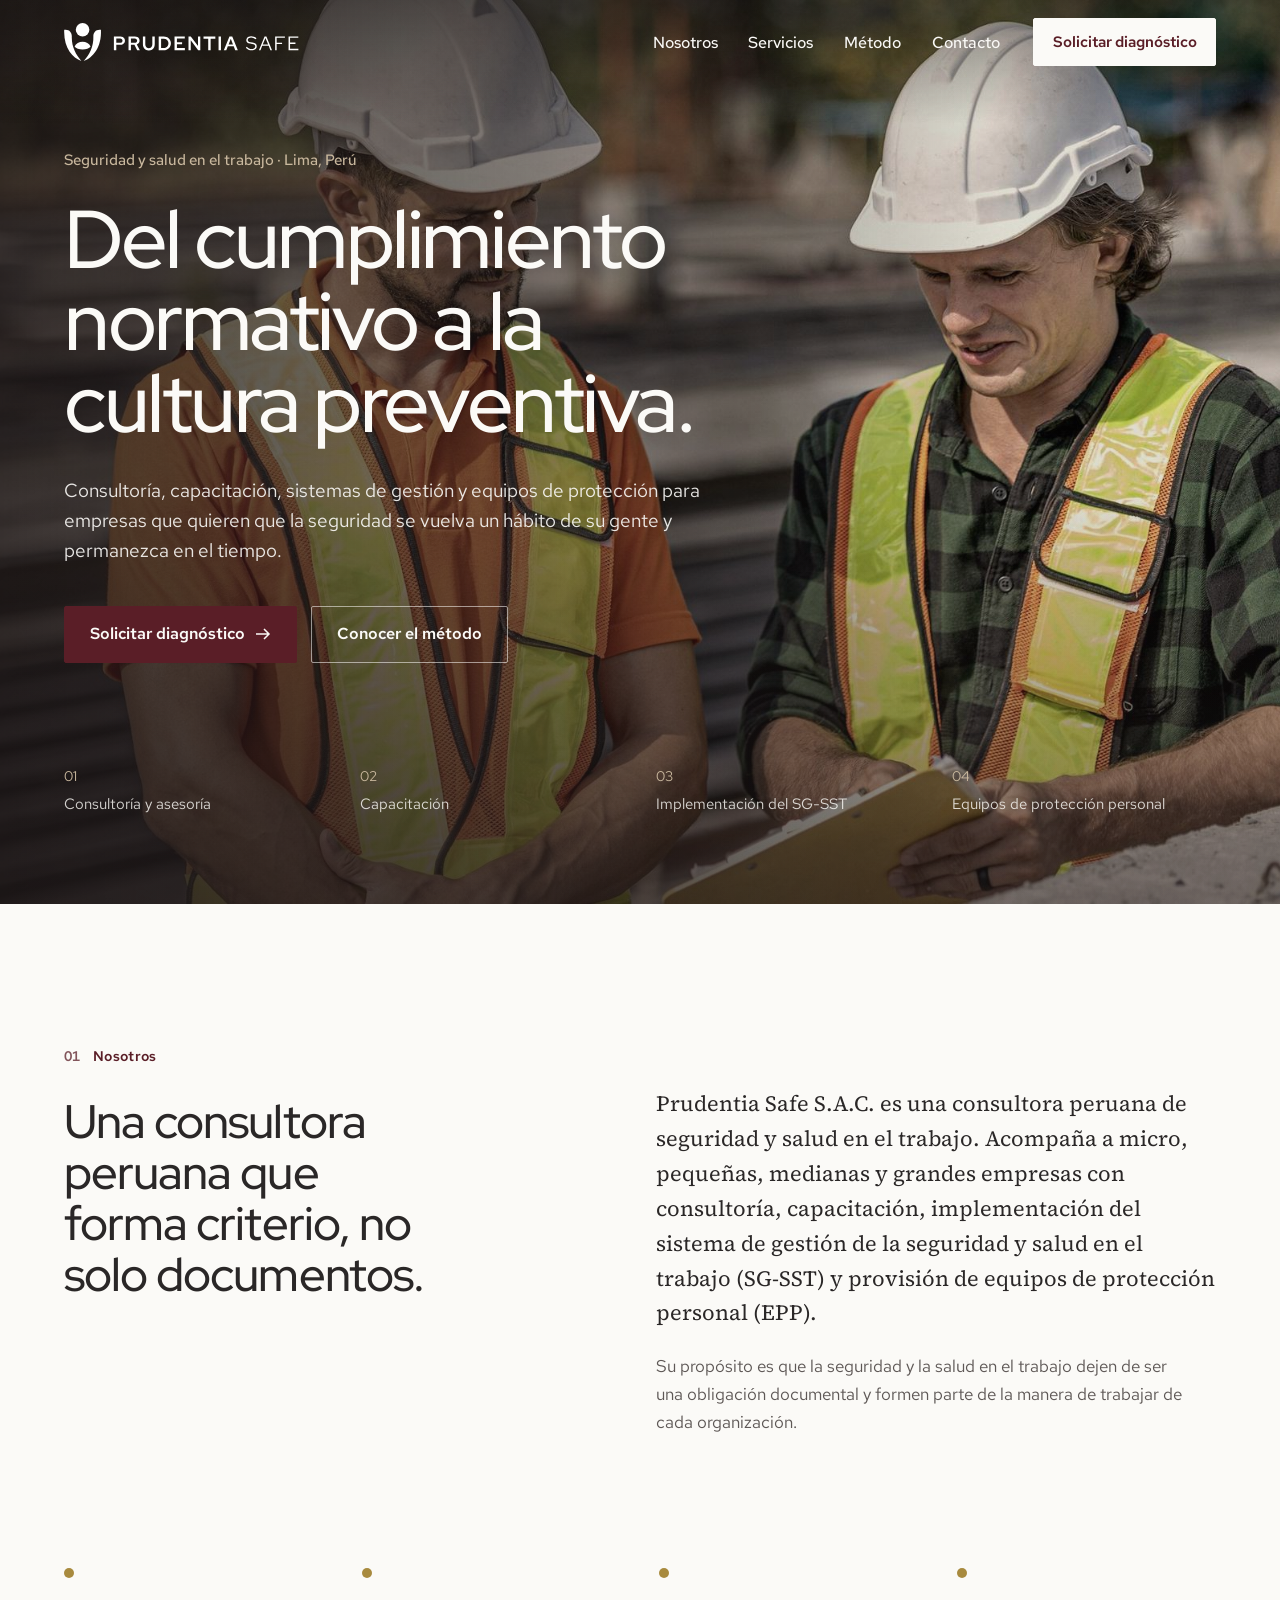
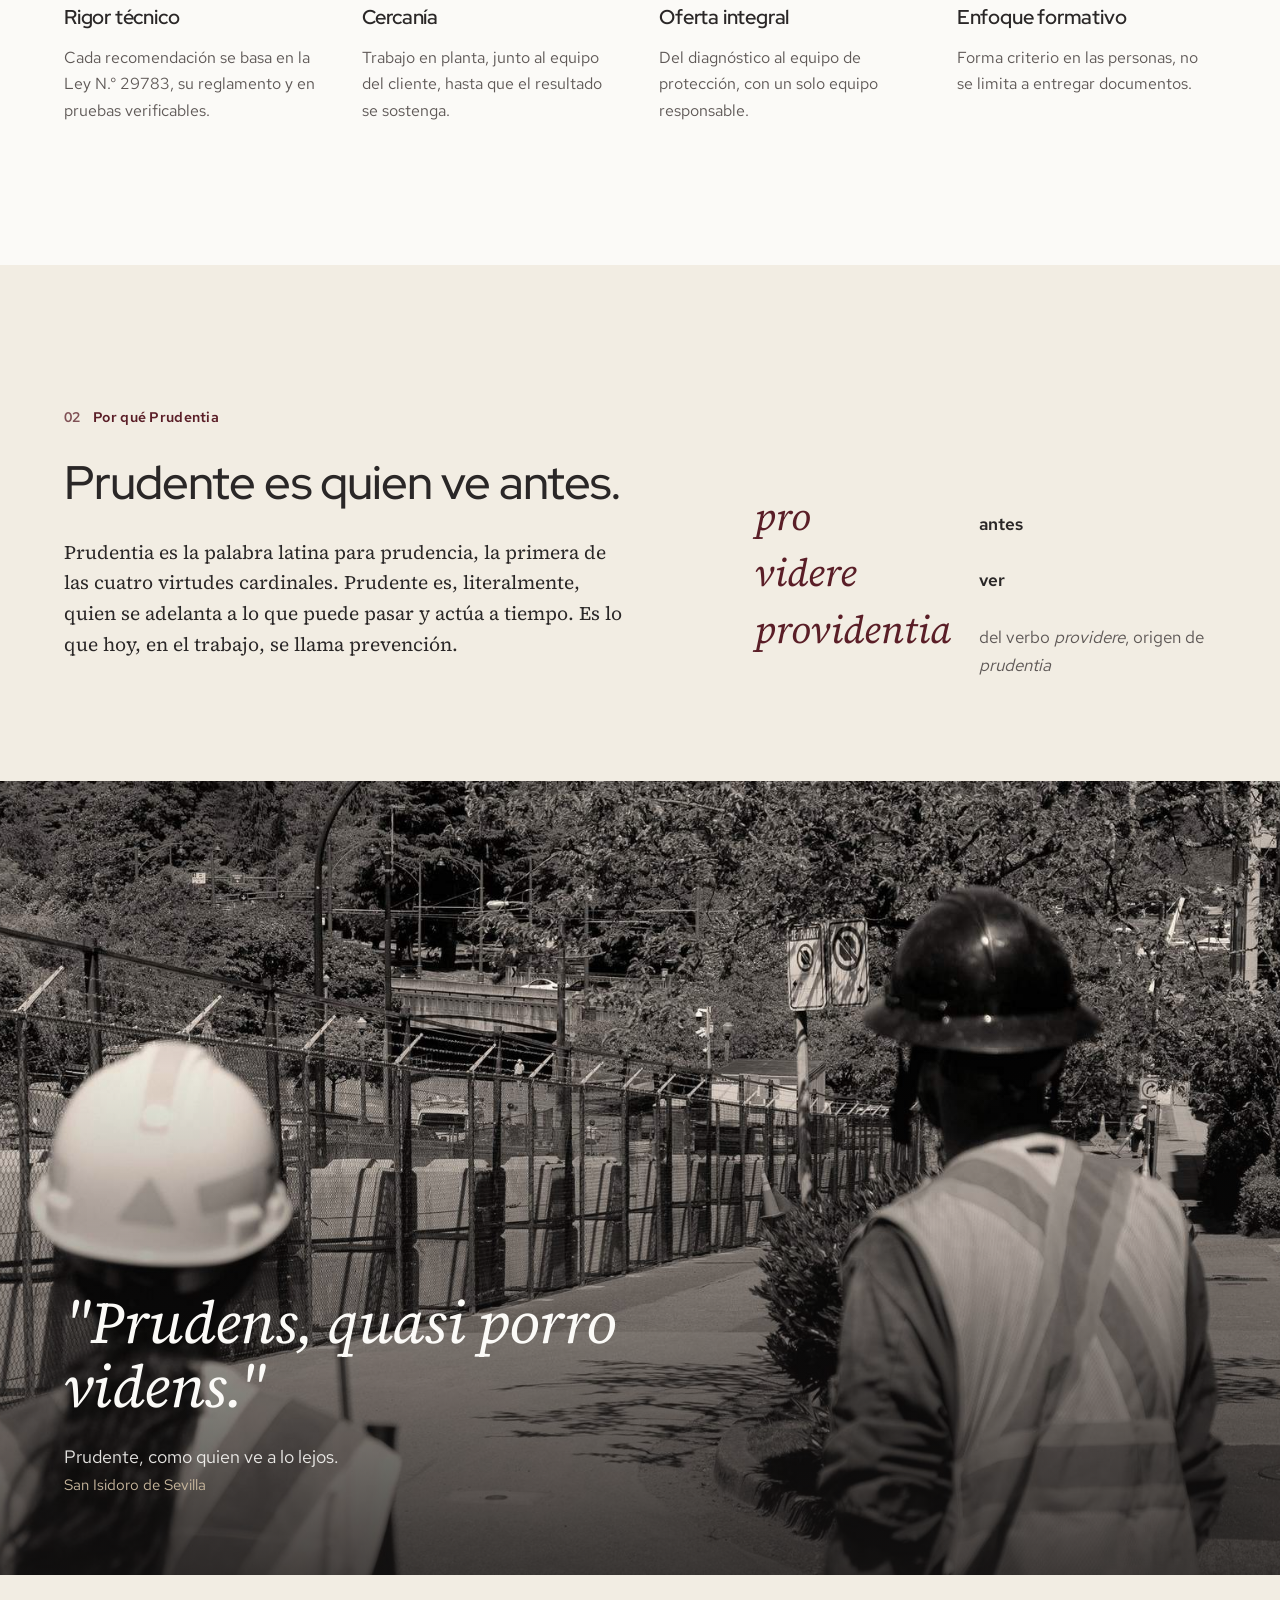
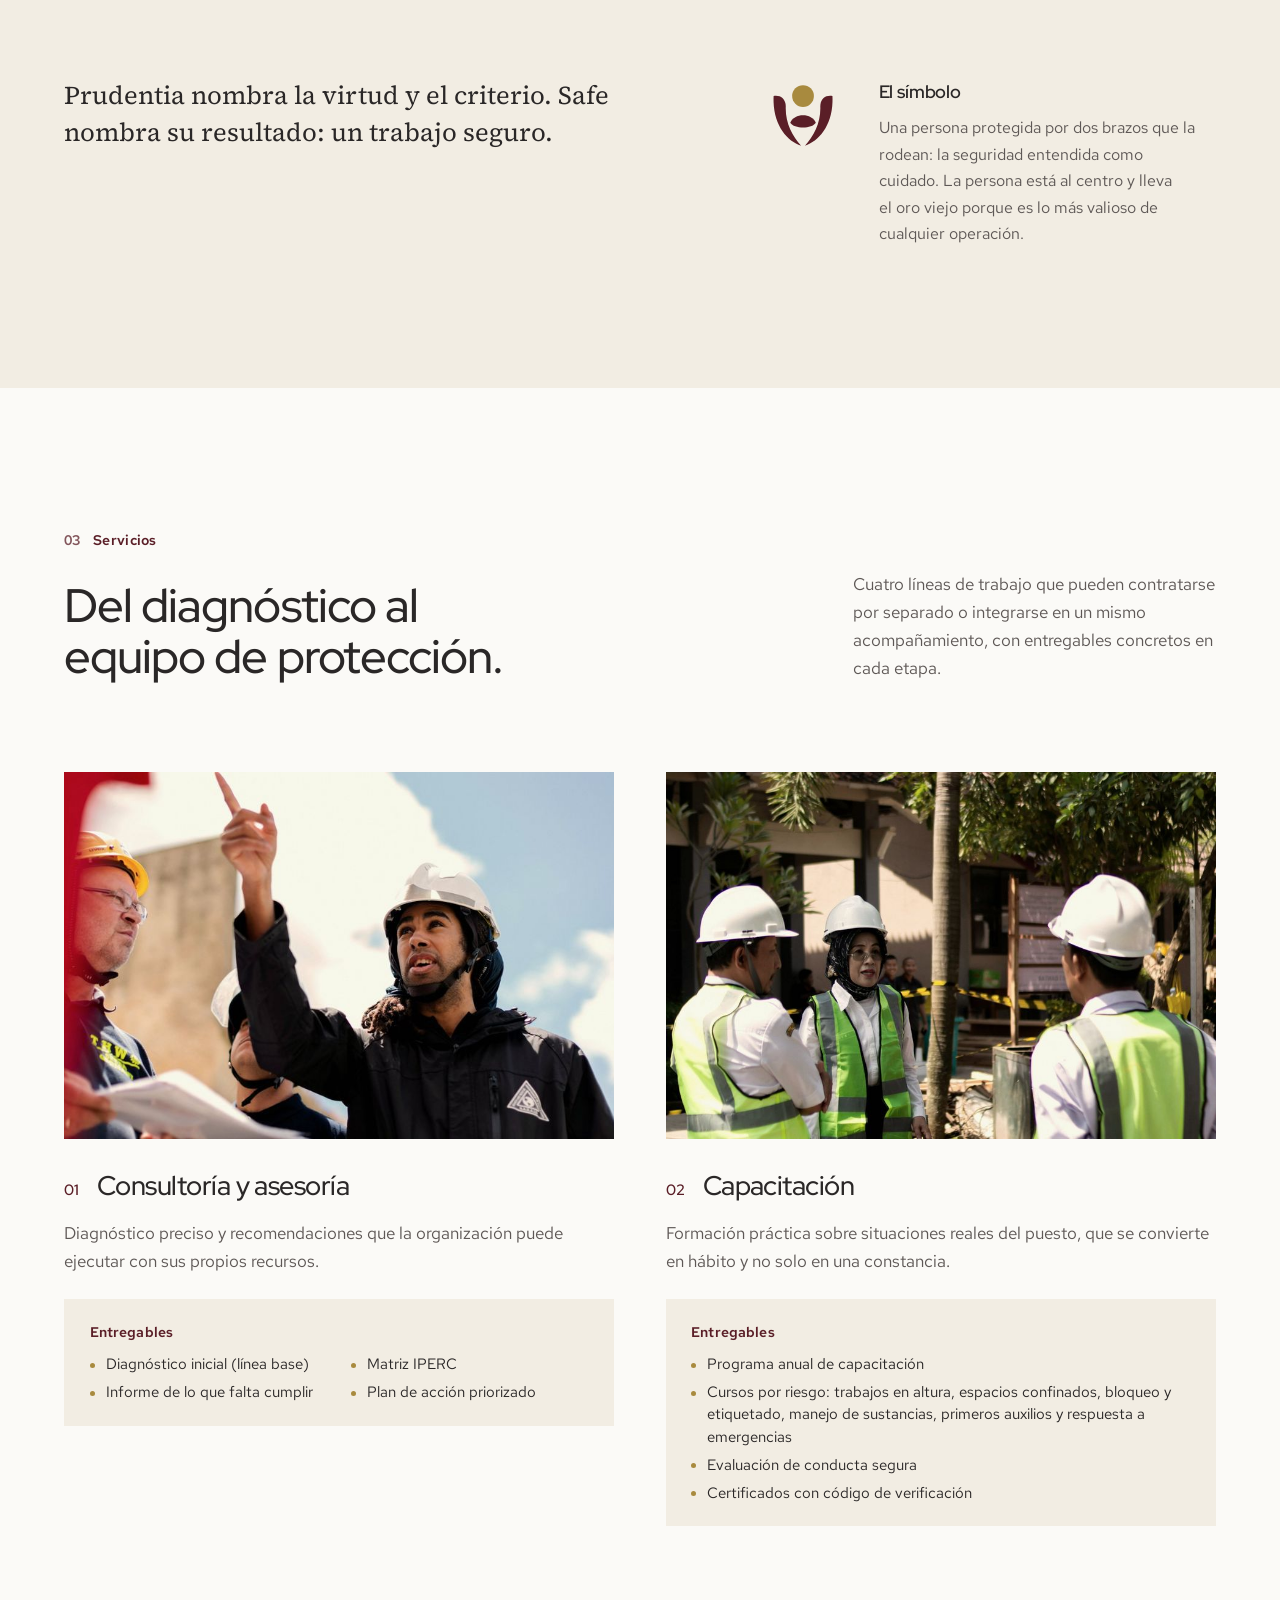
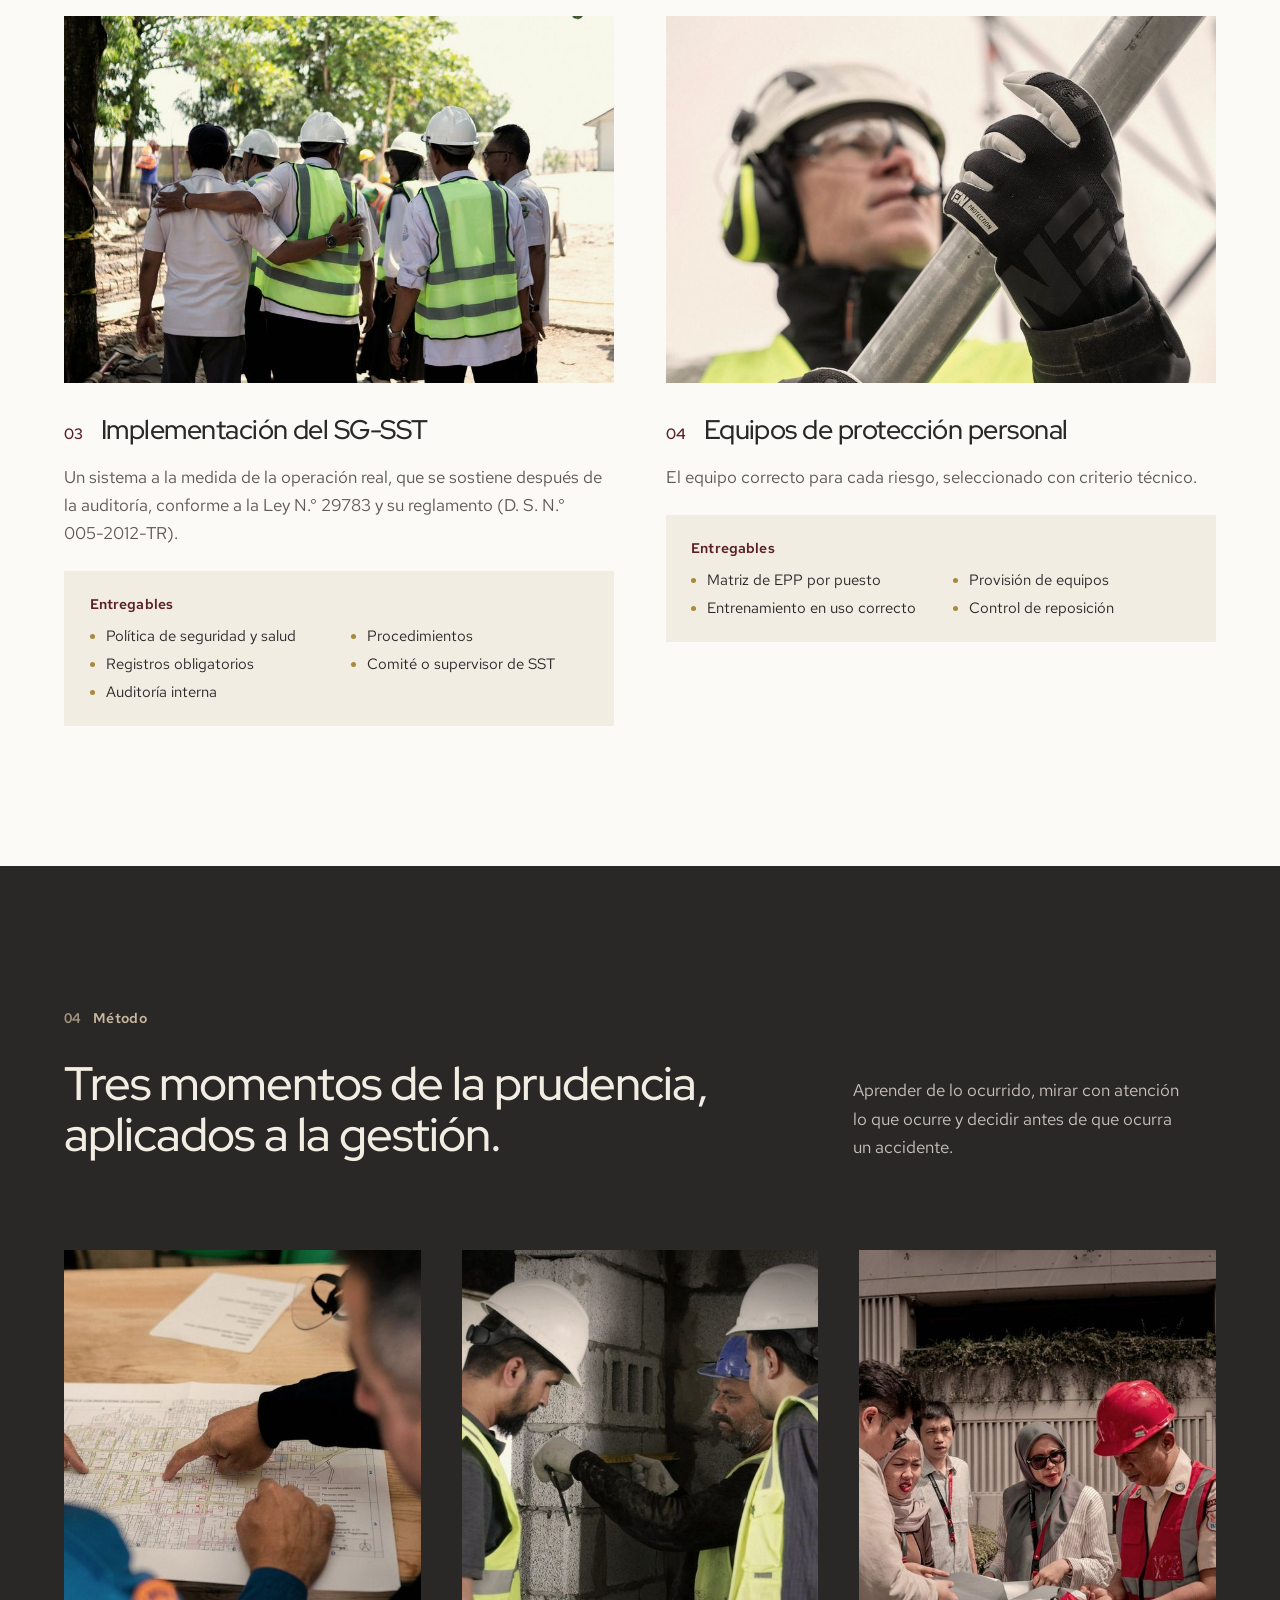
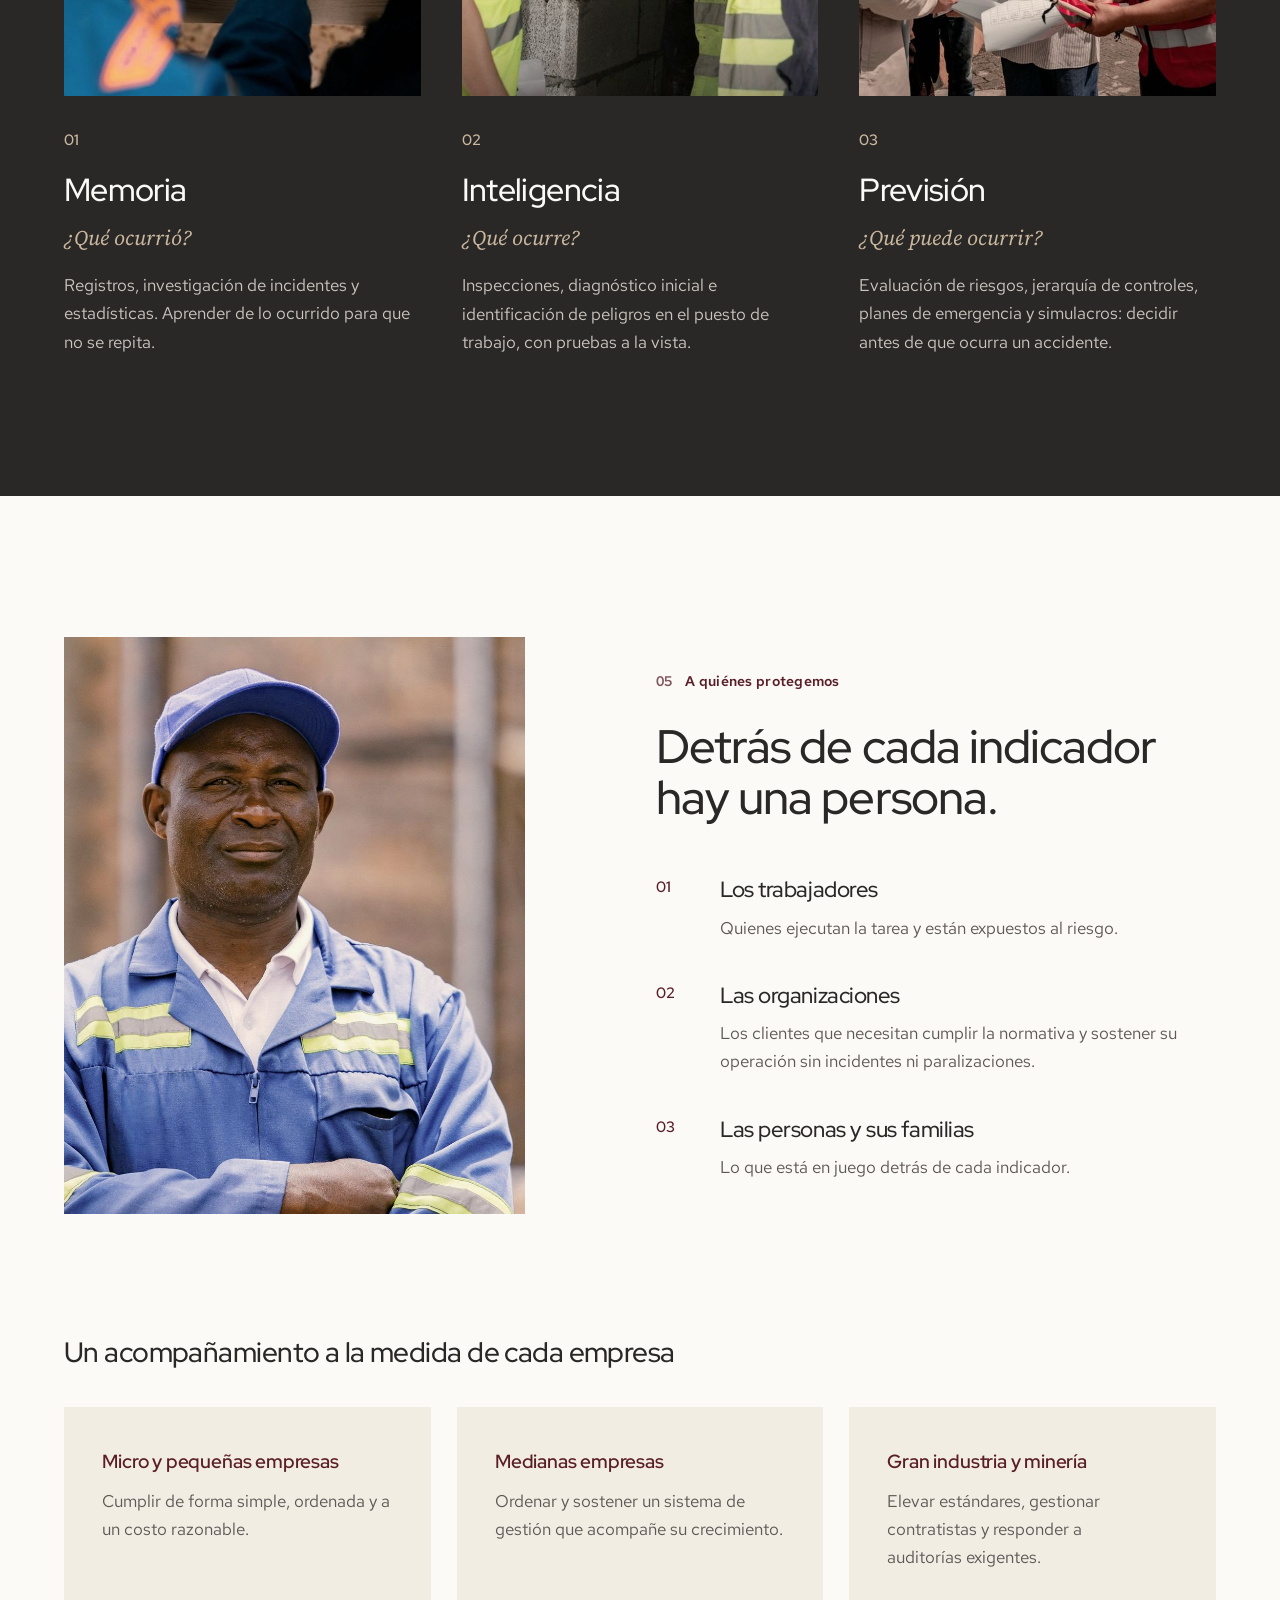
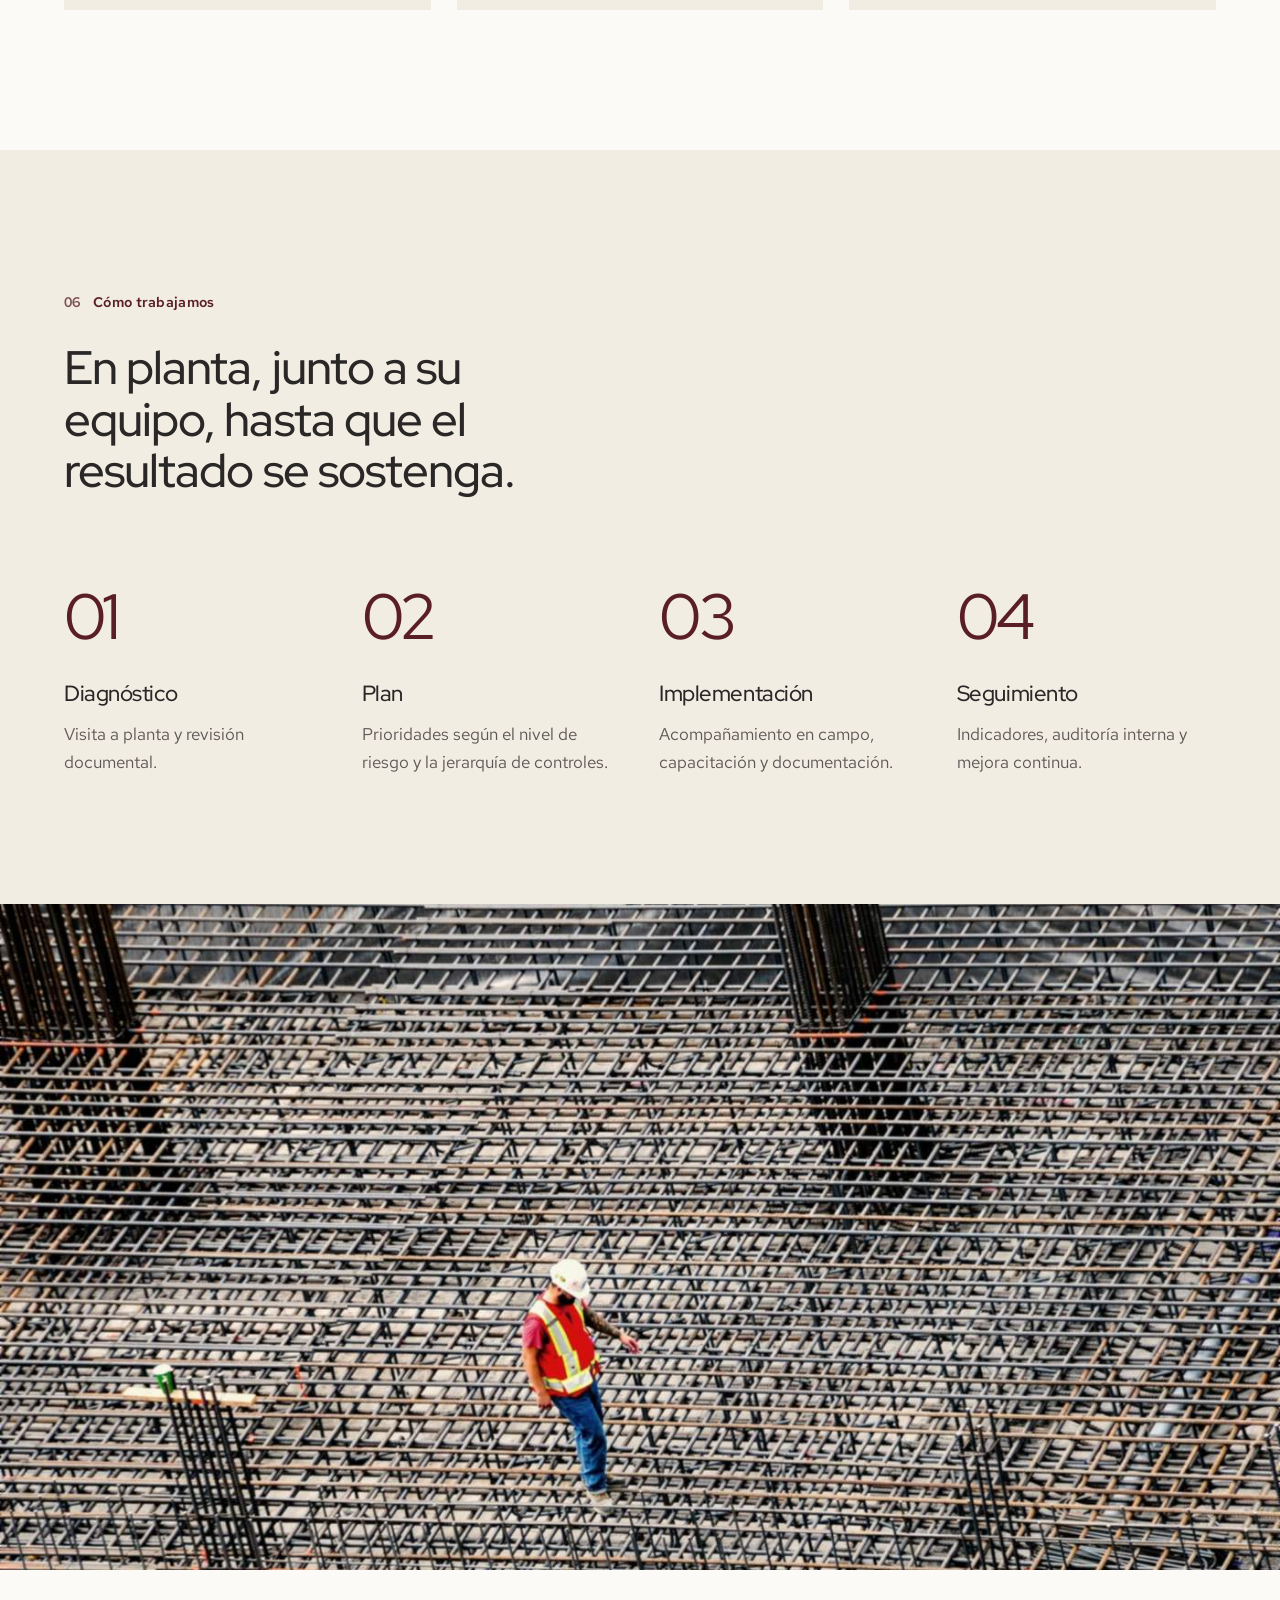
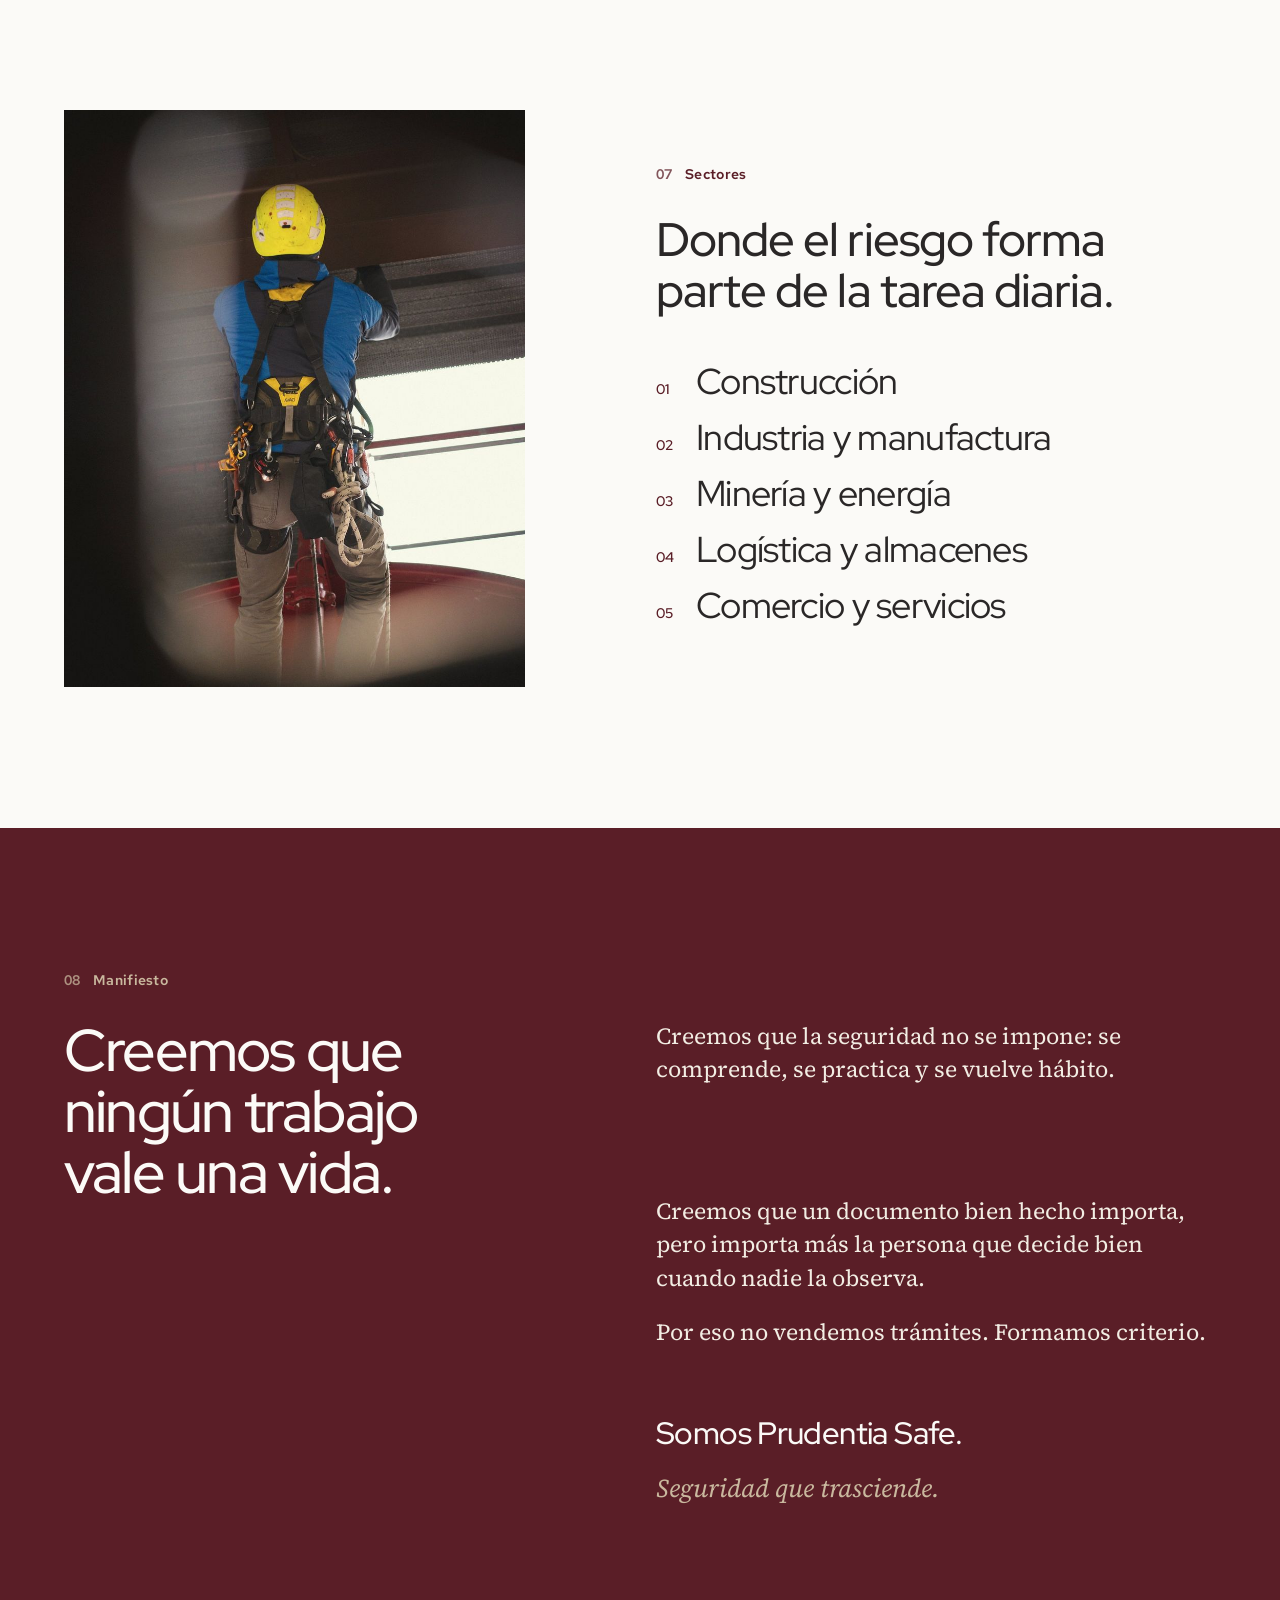
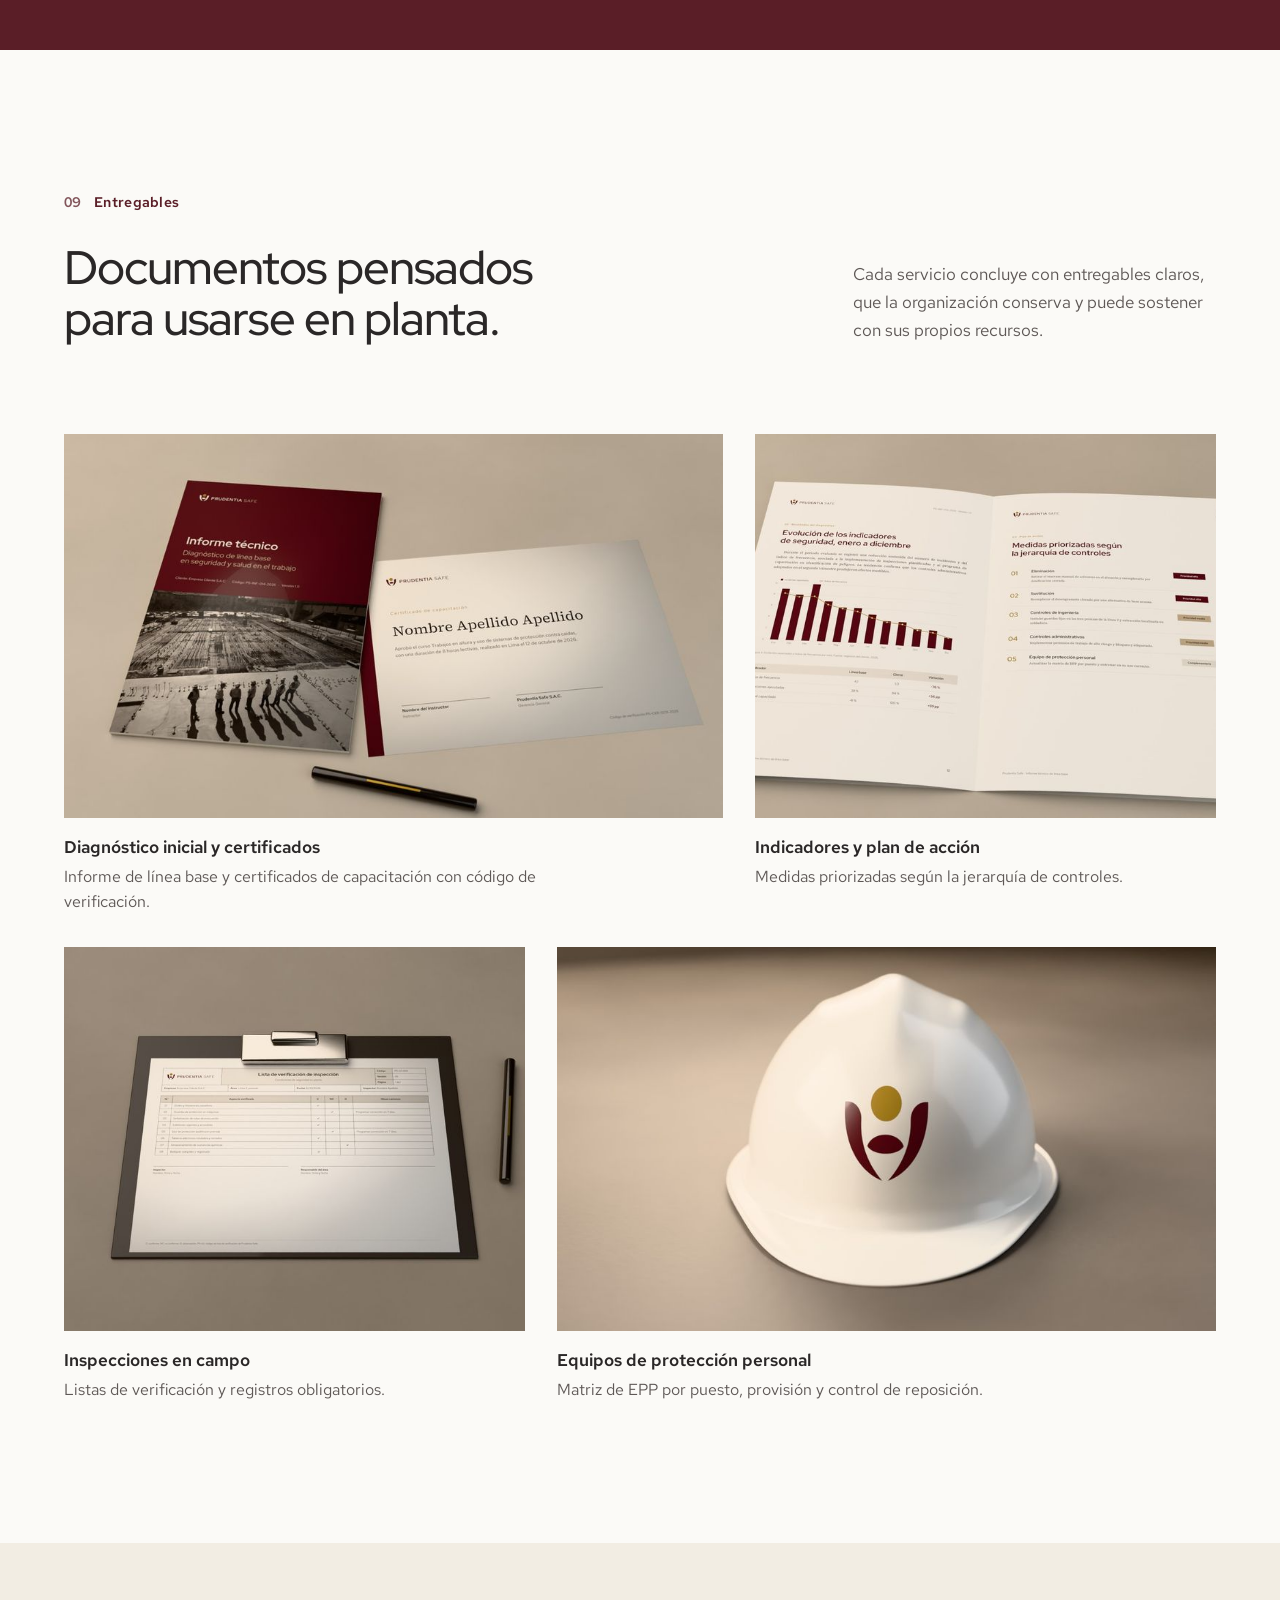
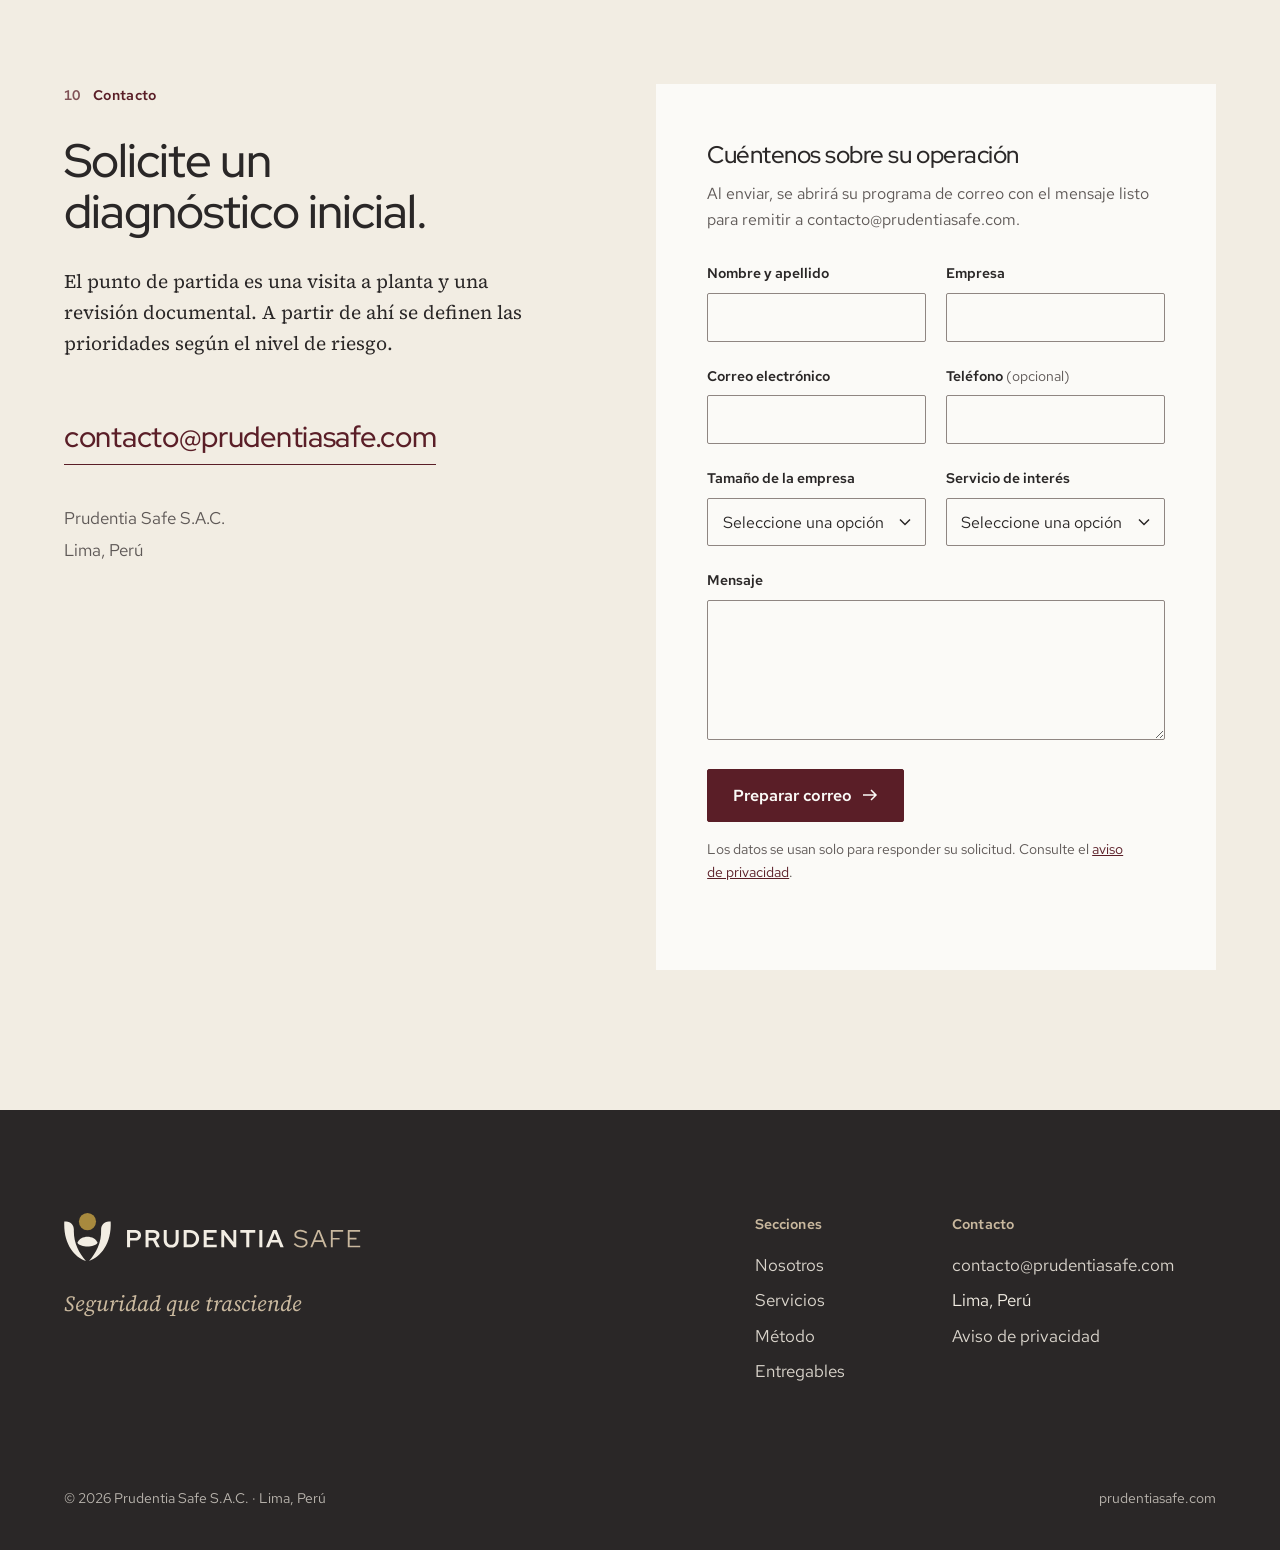
==== index.html @ 98d8d19e "Add files via upload" ====
<!doctype html>
<html lang="es">
<head>
  <meta charset="utf-8">
  <meta name="viewport" content="width=device-width, initial-scale=1">
  <title>Prudentia Safe | Consultoría en seguridad y salud en el trabajo</title>
  <meta name="description" content="Consultora peruana de seguridad y salud en el trabajo: consultoría, capacitación, implementación del SG-SST conforme a la Ley N.° 29783 y equipos de protección personal para empresas de todo tamaño.">
  <link rel="canonical" href="https://prudentiasafe.com/">
  <meta name="theme-color" content="#5A1E27">

  <meta property="og:type" content="website">
  <meta property="og:locale" content="es_PE">
  <meta property="og:site_name" content="Prudentia Safe">
  <meta property="og:title" content="Prudentia Safe | Del cumplimiento normativo a la cultura preventiva">
  <meta property="og:description" content="Consultoría, capacitación, sistemas de gestión y equipos de protección para que la seguridad se vuelva un hábito de las personas y permanezca en el tiempo.">
  <meta property="og:url" content="https://prudentiasafe.com/">
  <meta property="og:image" content="https://prudentiasafe.com/assets/img/og-prudentia-safe.jpg">
  <meta property="og:image:width" content="1200">
  <meta property="og:image:height" content="630">
  <meta property="og:image:alt" content="Logotipo de Prudentia Safe sobre una fotografía de supervisión en obra">
  <meta name="twitter:card" content="summary_large_image">

  <link rel="icon" href="favicon.svg" type="image/svg+xml">
  <link rel="icon" href="favicon-32.png" sizes="32x32" type="image/png">
  <link rel="apple-touch-icon" href="apple-touch-icon.png">

  <link rel="preload" href="assets/fonts/red-hat-display-500.woff2" as="font" type="font/woff2" crossorigin>
  <link rel="preload" href="assets/fonts/red-hat-text-400-normal.woff2" as="font" type="font/woff2" crossorigin>
  <link rel="preload" as="image" href="assets/img/hero-inspeccion.jpg" imagesrcset="assets/img/hero-inspeccion-900.jpg 900w, assets/img/hero-inspeccion.jpg 2000w" imagesizes="100vw">
  <link rel="stylesheet" href="assets/css/estilos.css">

  <script type="application/ld+json">
  {
    "@context": "https://schema.org",
    "@type": "ProfessionalService",
    "name": "Prudentia Safe S.A.C.",
    "slogan": "Seguridad que trasciende",
    "url": "https://prudentiasafe.com/",
    "logo": "https://prudentiasafe.com/assets/logos/S%C3%ADmbolo%20a%20color.svg",
    "image": "https://prudentiasafe.com/assets/img/og-prudentia-safe.jpg",
    "email": "contacto@prudentiasafe.com",
    "address": { "@type": "PostalAddress", "addressLocality": "Lima", "addressCountry": "PE" },
    "areaServed": "PE"
  }
  </script>
  <script>document.documentElement.classList.add("js");</script>
</head>
<body>
  <a class="salto" href="#contenido">Saltar al contenido</a>

  <header class="cabecera" id="cabecera">
    <div class="contenedor cabecera__interior">
      <a class="cabecera__marca" href="#inicio" aria-label="Prudentia Safe, ir al inicio">
        <span class="logo logo--blanco"><img src="assets/logos/Horizontal%20monocromo%20blanco.svg" alt="" width="720" height="200"></span>
        <span class="logo logo--color"><img src="assets/logos/Horizontal%20a%20color.svg" alt="" width="720" height="200"></span>
      </a>
      <button class="menu-boton" id="menu-boton" type="button" aria-expanded="false" aria-controls="navegacion">
        <span class="menu-boton__texto">Menú</span><span class="menu-boton__icono" aria-hidden="true"></span>
      </button>
      <nav class="nav" id="navegacion" aria-label="Navegación principal">
        <ul class="nav__lista">
          <li><a href="#nosotros">Nosotros</a></li>
          <li><a href="#servicios">Servicios</a></li>
          <li><a href="#metodo">Método</a></li>
          <li><a href="#contacto">Contacto</a></li>
        </ul>
        <a class="boton" href="#contacto">Solicitar diagnóstico</a>
      </nav>
    </div>
  </header>

  <main id="contenido">

    <!-- Portada -->
    <section class="portada" id="inicio" aria-labelledby="titular">
      <div class="portada__foto">
        <img src="assets/img/hero-inspeccion.jpg" srcset="assets/img/hero-inspeccion-900.jpg 900w, assets/img/hero-inspeccion.jpg 2000w" sizes="100vw" width="2000" height="1125" alt="Dos supervisores con casco y chaleco de alta visibilidad revisan una lista de verificación en obra" fetchpriority="high">
      </div>
      <div class="contenedor portada__contenido">
        <span class="portada__antetitulo">Seguridad y salud en el trabajo · Lima, Perú</span>
        <h1 id="titular">Del cumplimiento normativo a la cultura preventiva.</h1>
        <p class="portada__bajada">Consultoría, capacitación, sistemas de gestión y equipos de protección para empresas que quieren que la seguridad se vuelva un hábito de su gente y permanezca en el tiempo.</p>
        <div class="portada__acciones">
          <a class="boton" href="#contacto">Solicitar diagnóstico
            <svg viewBox="0 0 16 16" aria-hidden="true"><path d="M1 8h13M9 3l5 5-5 5" fill="none" stroke="currentColor" stroke-width="1.5"/></svg>
          </a>
          <a class="boton boton--claro" href="#metodo">Conocer el método</a>
        </div>
        <ul class="portada__indice" aria-label="Servicios">
          <li><a href="#servicios"><span>01</span>Consultoría y asesoría</a></li>
          <li><a href="#servicios"><span>02</span>Capacitación</a></li>
          <li><a href="#servicios"><span>03</span>Implementación del SG-SST</a></li>
          <li><a href="#servicios"><span>04</span>Equipos de protección personal</a></li>
        </ul>
      </div>
    </section>

    <!-- Nosotros -->
    <section class="seccion" id="nosotros" aria-labelledby="t-nosotros">
      <div class="contenedor">
        <div class="reticula">
          <div class="nosotros__cabeza aparece">
            <span class="antetitulo"><span>01</span>Nosotros</span>
            <h2 class="titulo-seccion" id="t-nosotros">Una consultora peruana que forma criterio, no solo documentos.</h2>
          </div>
          <div class="nosotros__cuerpo aparece">
            <p class="lectura">Prudentia Safe S.A.C. es una consultora peruana de seguridad y salud en el trabajo. Acompaña a micro, pequeñas, medianas y grandes empresas con consultoría, capacitación, implementación del sistema de gestión de la seguridad y salud en el trabajo (SG-SST) y provisión de equipos de protección personal (EPP).</p>
            <p class="texto-suave">Su propósito es que la seguridad y la salud en el trabajo dejen de ser una obligación documental y formen parte de la manera de trabajar de cada organización.</p>
          </div>
        </div>

        <ul class="diferenciales">
          <li class="aparece">
            <h3>Rigor técnico</h3>
            <p>Cada recomendación se basa en la Ley N.° 29783, su reglamento y en pruebas verificables.</p>
          </li>
          <li class="aparece">
            <h3>Cercanía</h3>
            <p>Trabajo en planta, junto al equipo del cliente, hasta que el resultado se sostenga.</p>
          </li>
          <li class="aparece">
            <h3>Oferta integral</h3>
            <p>Del diagnóstico al equipo de protección, con un solo equipo responsable.</p>
          </li>
          <li class="aparece">
            <h3>Enfoque formativo</h3>
            <p>Forma criterio en las personas, no se limita a entregar documentos.</p>
          </li>
        </ul>
      </div>
    </section>

    <!-- Por qué Prudentia -->
    <section class="seccion seccion--lino" id="ver-antes" aria-labelledby="t-ver-antes">
      <div class="contenedor reticula">
        <div class="ver-antes__texto aparece">
          <span class="antetitulo"><span>02</span>Por qué Prudentia</span>
          <h2 class="titulo-seccion" id="t-ver-antes">Prudente es quien ve antes.</h2>
          <p class="lectura" style="margin-top:1.8rem">Prudentia es la palabra latina para prudencia, la primera de las cuatro virtudes cardinales. Prudente es, literalmente, quien se adelanta a lo que puede pasar y actúa a tiempo. Es lo que hoy, en el trabajo, se llama prevención.</p>
        </div>
        <dl class="etimologia ver-antes__etimologia aparece">
          <dt lang="la">pro</dt><dd><strong>antes</strong></dd>
          <dt lang="la">videre</dt><dd><strong>ver</strong></dd>
          <dt lang="la">providentia</dt><dd>del verbo <em lang="la">providere</em>, origen de <em lang="la">prudentia</em></dd>
        </dl>
      </div>

      <figure class="ver-antes__foto cita-figura" aria-labelledby="cita-autor">
        <img src="assets/img/ver-antes.jpg" srcset="assets/img/ver-antes-900.jpg 900w, assets/img/ver-antes.jpg 1700w" sizes="100vw" width="1700" height="956" loading="lazy" alt="Dos trabajadores con casco y chaleco observan el avance de una obra, de espaldas a la cámara">
        <figcaption class="cita contenedor">
          <blockquote lang="la"><p>"Prudens, quasi porro videns."</p></blockquote>
          <div id="cita-autor">Prudente, como quien ve a lo lejos.<span>San Isidoro de Sevilla</span></div>
        </figcaption>
      </figure>

      <div class="contenedor reticula ver-antes__cierre">
        <p class="lectura aparece">Prudentia nombra la virtud y el criterio. Safe nombra su resultado: un trabajo seguro.</p>
        <div class="simbolo aparece">
          <img src="assets/logos/S%C3%ADmbolo%20a%20color.svg" alt="Símbolo de Prudentia Safe" width="158" height="160" loading="lazy">
          <div>
            <h3>El símbolo</h3>
            <p>Una persona protegida por dos brazos que la rodean: la seguridad entendida como cuidado. La persona está al centro y lleva el oro viejo porque es lo más valioso de cualquier operación.</p>
          </div>
        </div>
      </div>
    </section>

    <!-- Servicios -->
    <section class="seccion" id="servicios" aria-labelledby="t-servicios">
      <div class="contenedor">
        <div class="cabeza-seccion aparece">
          <div>
            <span class="antetitulo"><span>03</span>Servicios</span>
            <h2 class="titulo-seccion" id="t-servicios">Del diagnóstico al equipo de protección.</h2>
          </div>
          <p>Cuatro líneas de trabajo que pueden contratarse por separado o integrarse en un mismo acompañamiento, con entregables concretos en cada etapa.</p>
        </div>

        <div class="servicios">
          <article class="servicio aparece">
            <div class="servicio__foto"><img src="assets/img/hero-supervision-900.jpg" srcset="assets/img/hero-supervision-900.jpg 900w, assets/img/hero-supervision.jpg 2000w" sizes="(max-width: 920px) 100vw, 50vw" width="900" height="506" loading="lazy" alt="Supervisor con casco señala un punto de la obra mientras conversa con su equipo" style="object-position:72% 50%"></div>
            <div class="servicio__titulo"><span>01</span><h3>Consultoría y asesoría</h3></div>
            <p>Diagnóstico preciso y recomendaciones que la organización puede ejecutar con sus propios recursos.</p>
            <div class="entregables-lista">
              <h4>Entregables</h4>
              <ul>
                <li>Diagnóstico inicial (línea base)</li>
                <li>Matriz IPERC</li>
                <li>Informe de lo que falta cumplir</li>
                <li>Plan de acción priorizado</li>
              </ul>
            </div>
          </article>

          <article class="servicio aparece">
            <div class="servicio__foto"><img src="assets/img/capacitacion-900.jpg" srcset="assets/img/capacitacion-900.jpg 900w, assets/img/capacitacion.jpg 2000w" sizes="(max-width: 920px) 100vw, 50vw" width="900" height="600" loading="lazy" alt="Tres personas con casco y chaleco de alta visibilidad conversan durante una jornada de capacitación en exteriores"></div>
            <div class="servicio__titulo"><span>02</span><h3>Capacitación</h3></div>
            <p>Formación práctica sobre situaciones reales del puesto, que se convierte en hábito y no solo en una constancia.</p>
            <div class="entregables-lista entregables-lista--una">
              <h4>Entregables</h4>
              <ul>
                <li>Programa anual de capacitación</li>
                <li>Cursos por riesgo: trabajos en altura, espacios confinados, bloqueo y etiquetado, manejo de sustancias, primeros auxilios y respuesta a emergencias</li>
                <li>Evaluación de conducta segura</li>
                <li>Certificados con código de verificación</li>
              </ul>
            </div>
          </article>

          <article class="servicio aparece">
            <div class="servicio__foto"><img src="assets/img/equipo-900.jpg" srcset="assets/img/equipo-900.jpg 900w, assets/img/equipo.jpg 2000w" sizes="(max-width: 920px) 100vw, 50vw" width="900" height="600" loading="lazy" alt="Equipo de trabajadores con chalecos de alta visibilidad y cascos, abrazados de espaldas en una obra"></div>
            <div class="servicio__titulo"><span>03</span><h3>Implementación del SG-SST</h3></div>
            <p>Un sistema a la medida de la operación real, que se sostiene después de la auditoría, conforme a la Ley N.° 29783 y su reglamento (D. S. N.° 005-2012-TR).</p>
            <div class="entregables-lista">
              <h4>Entregables</h4>
              <ul>
                <li>Política de seguridad y salud</li>
                <li>Procedimientos</li>
                <li>Registros obligatorios</li>
                <li>Comité o supervisor de SST</li>
                <li>Auditoría interna</li>
              </ul>
            </div>
          </article>

          <article class="servicio aparece">
            <div class="servicio__foto"><img src="assets/img/trabajador-epp-900.jpg" srcset="assets/img/trabajador-epp-900.jpg 900w, assets/img/trabajador-epp.jpg 1400w" sizes="(max-width: 920px) 100vw, 50vw" width="900" height="1125" loading="lazy" alt="Trabajador con casco, protección auditiva, lentes y guantes manipula un tubo metálico" style="object-position:50% 30%"></div>
            <div class="servicio__titulo"><span>04</span><h3>Equipos de protección personal</h3></div>
            <p>El equipo correcto para cada riesgo, seleccionado con criterio técnico.</p>
            <div class="entregables-lista">
              <h4>Entregables</h4>
              <ul>
                <li>Matriz de EPP por puesto</li>
                <li>Provisión de equipos</li>
                <li>Entrenamiento en uso correcto</li>
                <li>Control de reposición</li>
              </ul>
            </div>
          </article>
        </div>
      </div>
    </section>

    <!-- Método -->
    <section class="seccion seccion--carbon" id="metodo" aria-labelledby="t-metodo">
      <div class="contenedor">
        <div class="cabeza-seccion aparece">
          <div>
            <span class="antetitulo"><span>04</span>Método</span>
            <h2 class="titulo-seccion" id="t-metodo">Tres momentos de la prudencia, aplicados a la gestión.</h2>
          </div>
          <p>Aprender de lo ocurrido, mirar con atención lo que ocurre y decidir antes de que ocurra un accidente.</p>
        </div>

        <div class="metodo">
          <article class="momento aparece">
            <div class="momento__foto"><img src="assets/img/memoria-900.jpg" srcset="assets/img/memoria-900.jpg 900w, assets/img/memoria.jpg 1600w" sizes="(max-width: 920px) 100vw, 33vw" width="900" height="675" loading="lazy" alt="Dos personas revisan planos y registros sobre una mesa de trabajo"></div>
            <span class="momento__numero">01</span>
            <h3>Memoria</h3>
            <p class="momento__pregunta">¿Qué ocurrió?</p>
            <p>Registros, investigación de incidentes y estadísticas. Aprender de lo ocurrido para que no se repita.</p>
          </article>
          <article class="momento aparece">
            <div class="momento__foto"><img src="assets/img/inteligencia-900.jpg" srcset="assets/img/inteligencia-900.jpg 900w, assets/img/inteligencia.jpg 1600w" sizes="(max-width: 920px) 100vw, 33vw" width="900" height="675" loading="lazy" alt="Dos inspectores con casco y chaleco examinan de cerca un muro de bloques"></div>
            <span class="momento__numero">02</span>
            <h3>Inteligencia</h3>
            <p class="momento__pregunta">¿Qué ocurre?</p>
            <p>Inspecciones, diagnóstico inicial e identificación de peligros en el puesto de trabajo, con pruebas a la vista.</p>
          </article>
          <article class="momento aparece">
            <div class="momento__foto"><img src="assets/img/prevision-900.jpg" srcset="assets/img/prevision-900.jpg 900w, assets/img/prevision.jpg 1600w" sizes="(max-width: 920px) 100vw, 33vw" width="900" height="675" loading="lazy" alt="Brigadista con casco rojo revisa un documento junto a un grupo de personas en el exterior de un edificio"></div>
            <span class="momento__numero">03</span>
            <h3>Previsión</h3>
            <p class="momento__pregunta">¿Qué puede ocurrir?</p>
            <p>Evaluación de riesgos, jerarquía de controles, planes de emergencia y simulacros: decidir antes de que ocurra un accidente.</p>
          </article>
        </div>
      </div>
    </section>

    <!-- A quiénes protegemos -->
    <section class="seccion" id="protegemos" aria-labelledby="t-protegemos">
      <div class="contenedor">
        <div class="reticula">
          <div class="protegemos__foto aparece">
            <img src="assets/img/persona-retrato-900.jpg" srcset="assets/img/persona-retrato-900.jpg 900w, assets/img/persona-retrato.jpg 1400w" sizes="(max-width: 920px) 100vw, 40vw" width="900" height="1125" loading="lazy" alt="Retrato de un trabajador con gorra y overol con cintas reflectivas, de brazos cruzados">
          </div>
          <div class="protegemos__texto aparece">
            <span class="antetitulo"><span>05</span>A quiénes protegemos</span>
            <h2 class="titulo-seccion" id="t-protegemos">Detrás de cada indicador hay una persona.</h2>
            <ul class="protegidos">
              <li><span>01</span><div><h3>Los trabajadores</h3><p>Quienes ejecutan la tarea y están expuestos al riesgo.</p></div></li>
              <li><span>02</span><div><h3>Las organizaciones</h3><p>Los clientes que necesitan cumplir la normativa y sostener su operación sin incidentes ni paralizaciones.</p></div></li>
              <li><span>03</span><div><h3>Las personas y sus familias</h3><p>Lo que está en juego detrás de cada indicador.</p></div></li>
            </ul>
          </div>
        </div>

        <div class="tamanos">
          <h3 class="aparece">Un acompañamiento a la medida de cada empresa</h3>
          <ul>
            <li class="aparece"><h4>Micro y pequeñas empresas</h4><p>Cumplir de forma simple, ordenada y a un costo razonable.</p></li>
            <li class="aparece"><h4>Medianas empresas</h4><p>Ordenar y sostener un sistema de gestión que acompañe su crecimiento.</p></li>
            <li class="aparece"><h4>Gran industria y minería</h4><p>Elevar estándares, gestionar contratistas y responder a auditorías exigentes.</p></li>
          </ul>
        </div>
      </div>
    </section>

    <!-- Cómo trabajamos -->
    <section class="seccion seccion--lino" id="proceso" aria-labelledby="t-proceso" style="padding-bottom:0">
      <div class="contenedor">
        <div class="cabeza-seccion aparece">
          <div>
            <span class="antetitulo"><span>06</span>Cómo trabajamos</span>
            <h2 class="titulo-seccion" id="t-proceso">En planta, junto a su equipo, hasta que el resultado se sostenga.</h2>
          </div>
        </div>
        <ol class="pasos" style="list-style:none;margin:0;padding:0">
          <li class="paso aparece"><span class="paso__numero" aria-hidden="true">01</span><h3>Diagnóstico</h3><p>Visita a planta y revisión documental.</p></li>
          <li class="paso aparece"><span class="paso__numero" aria-hidden="true">02</span><h3>Plan</h3><p>Prioridades según el nivel de riesgo y la jerarquía de controles.</p></li>
          <li class="paso aparece"><span class="paso__numero" aria-hidden="true">03</span><h3>Implementación</h3><p>Acompañamiento en campo, capacitación y documentación.</p></li>
          <li class="paso aparece"><span class="paso__numero" aria-hidden="true">04</span><h3>Seguimiento</h3><p>Indicadores, auditoría interna y mejora continua.</p></li>
        </ol>
      </div>
      <div class="banda-foto" style="margin-top:clamp(80px,10vw,144px)">
        <img src="assets/img/obra-armadura.jpg" srcset="assets/img/obra-armadura-900.jpg 900w, assets/img/obra-armadura.jpg 1400w" sizes="100vw" width="1400" height="933" loading="lazy" alt="Vista aérea de un trabajador con chaleco naranja que camina sobre una gran malla de acero de refuerzo">
      </div>
    </section>

    <section class="sectores" id="sectores" aria-labelledby="t-sectores">
      <div class="contenedor reticula">
        <div class="sectores__foto aparece">
          <img src="assets/img/trabajo-altura-900.jpg" srcset="assets/img/trabajo-altura-900.jpg 900w, assets/img/trabajo-altura.jpg 1400w" sizes="(max-width: 920px) 100vw, 40vw" width="900" height="1125" loading="lazy" alt="Trabajador con casco amarillo y arnés de seguridad realiza un trabajo en altura">
        </div>
        <div class="sectores__texto aparece">
          <span class="antetitulo"><span>07</span>Sectores</span>
          <h2 class="titulo-seccion" id="t-sectores">Donde el riesgo forma parte de la tarea diaria.</h2>
          <ul class="sectores__lista">
            <li><span>01</span>Construcción</li>
            <li><span>02</span>Industria y manufactura</li>
            <li><span>03</span>Minería y energía</li>
            <li><span>04</span>Logística y almacenes</li>
            <li><span>05</span>Comercio y servicios</li>
          </ul>
        </div>
      </div>
    </section>

    <!-- Manifiesto -->
    <section class="manifiesto" id="manifiesto" aria-labelledby="t-manifiesto">
      <div class="contenedor">
        <span class="antetitulo aparece"><span>08</span>Manifiesto</span>
        <div class="manifiesto__cuerpo">
          <h2 class="manifiesto__primera aparece" id="t-manifiesto">Creemos que ningún trabajo vale una vida.</h2>
          <p class="aparece">Creemos que la seguridad no se impone: se comprende, se practica y se vuelve hábito.</p>
          <p class="aparece">Creemos en ver antes. En detenerse a tiempo. En preguntar cuando algo no está claro.</p>
          <p class="aparece">Creemos que un documento bien hecho importa, pero importa más la persona que decide bien cuando nadie la observa.</p>
          <p class="aparece">Por eso no vendemos trámites. Formamos criterio.</p>
          <div class="manifiesto__cierre aparece">
            <strong>Somos Prudentia Safe.</strong>
            <em>Seguridad que trasciende.</em>
          </div>
        </div>
      </div>
    </section>

    <!-- Entregables -->
    <section class="seccion" id="entregables" aria-labelledby="t-entregables">
      <div class="contenedor">
        <div class="cabeza-seccion aparece">
          <div>
            <span class="antetitulo"><span>09</span>Entregables</span>
            <h2 class="titulo-seccion" id="t-entregables">Documentos pensados para usarse en planta.</h2>
          </div>
          <p>Cada servicio concluye con entregables claros, que la organización conserva y puede sostener con sus propios recursos.</p>
        </div>
        <div class="galeria">
          <figure class="aparece">
            <div class="marco"><img src="assets/img/documentos-900.jpg" srcset="assets/img/documentos-900.jpg 900w, assets/img/documentos.jpg 1400w" sizes="(max-width: 920px) 100vw, 58vw" width="900" height="562" loading="lazy" alt="Informe técnico de diagnóstico de línea base y certificado de capacitación con la identidad de Prudentia Safe"></div>
            <figcaption><strong>Diagnóstico inicial y certificados</strong>Informe de línea base y certificados de capacitación con código de verificación.</figcaption>
          </figure>
          <figure class="aparece">
            <div class="marco"><img src="assets/img/informe-900.jpg" srcset="assets/img/informe-900.jpg 900w, assets/img/informe.jpg 1400w" sizes="(max-width: 920px) 100vw, 42vw" width="900" height="562" loading="lazy" alt="Informe abierto con un gráfico de evolución de indicadores y una lista de medidas priorizadas"></div>
            <figcaption><strong>Indicadores y plan de acción</strong>Medidas priorizadas según la jerarquía de controles.</figcaption>
          </figure>
          <figure class="aparece">
            <div class="marco"><img src="assets/img/ficha-900.jpg" srcset="assets/img/ficha-900.jpg 900w, assets/img/ficha.jpg 1400w" sizes="(max-width: 920px) 100vw, 42vw" width="900" height="562" loading="lazy" alt="Lista de verificación de inspección sujeta a un portapapeles"></div>
            <figcaption><strong>Inspecciones en campo</strong>Listas de verificación y registros obligatorios.</figcaption>
          </figure>
          <figure class="aparece">
            <div class="marco"><img src="assets/img/casco-900.jpg" srcset="assets/img/casco-900.jpg 900w, assets/img/casco.jpg 1400w" sizes="(max-width: 920px) 100vw, 58vw" width="900" height="562" loading="lazy" alt="Casco de seguridad blanco con el símbolo de Prudentia Safe"></div>
            <figcaption><strong>Equipos de protección personal</strong>Matriz de EPP por puesto, provisión y control de reposición.</figcaption>
          </figure>
        </div>
      </div>
    </section>

    <!-- Contacto -->
    <section class="seccion seccion--lino" id="contacto" aria-labelledby="t-contacto">
      <div class="contenedor reticula">
        <div class="contacto__texto aparece">
          <span class="antetitulo"><span>10</span>Contacto</span>
          <h2 class="titulo-seccion" id="t-contacto">Solicite un diagnóstico inicial.</h2>
          <p class="lectura">El punto de partida es una visita a planta y una revisión documental. A partir de ahí se definen las prioridades según el nivel de riesgo.</p>
          <a class="contacto__correo" href="mailto:contacto@prudentiasafe.com">contacto@prudentiasafe.com</a>
          <div class="contacto__datos">
            <span>Prudentia Safe S.A.C.</span>
            <span>Lima, Perú</span>
          </div>
        </div>

        <form class="formulario aparece" id="formulario" novalidate aria-labelledby="t-formulario">
          <h3 id="t-formulario">Cuéntenos sobre su operación</h3>
          <p>Al enviar, se abrirá su programa de correo con el mensaje listo para remitir a contacto@prudentiasafe.com.</p>
          <div class="campos">
            <div class="campo">
              <label for="f-nombre">Nombre y apellido</label>
              <input id="f-nombre" name="nombre" type="text" autocomplete="name" required>
            </div>
            <div class="campo">
              <label for="f-empresa">Empresa</label>
              <input id="f-empresa" name="empresa" type="text" autocomplete="organization" required>
            </div>
            <div class="campo">
              <label for="f-correo">Correo electrónico</label>
              <input id="f-correo" name="correo" type="email" autocomplete="email" required>
            </div>
            <div class="campo">
              <label for="f-telefono">Teléfono <small>(opcional)</small></label>
              <input id="f-telefono" name="telefono" type="tel" autocomplete="tel">
            </div>
            <div class="campo">
              <label for="f-tamano">Tamaño de la empresa</label>
              <select id="f-tamano" name="tamano">
                <option value="">Seleccione una opción</option>
                <option>Micro o pequeña empresa</option>
                <option>Mediana empresa</option>
                <option>Gran industria o minería</option>
              </select>
            </div>
            <div class="campo">
              <label for="f-servicio">Servicio de interés</label>
              <select id="f-servicio" name="servicio">
                <option value="">Seleccione una opción</option>
                <option>Diagnóstico inicial</option>
                <option>Consultoría y asesoría</option>
                <option>Capacitación</option>
                <option>Implementación del SG-SST</option>
                <option>Equipos de protección personal</option>
              </select>
            </div>
            <div class="campo campo--completo">
              <label for="f-mensaje">Mensaje</label>
              <textarea id="f-mensaje" name="mensaje" rows="5" required></textarea>
            </div>
          </div>
          <div class="formulario__pie">
            <button class="boton" type="submit">Preparar correo
              <svg viewBox="0 0 16 16" aria-hidden="true"><path d="M1 8h13M9 3l5 5-5 5" fill="none" stroke="currentColor" stroke-width="1.5"/></svg>
            </button>
            <p class="formulario__nota">Los datos se usan solo para responder su solicitud. Consulte el <a href="privacidad.html">aviso de privacidad</a>.</p>
          </div>
          <p class="formulario__estado" id="formulario-estado" role="status" aria-live="polite"></p>
        </form>
      </div>
    </section>
  </main>

  <footer class="pie">
    <div class="contenedor">
      <div class="pie__superior">
        <div class="pie__marca">
          <span class="logo"><img src="assets/logos/Horizontal%20negativo%20sobre%20carb%C3%B3n.svg" alt="Prudentia Safe" width="720" height="200" loading="lazy"></span>
          <p class="pie__eslogan">Seguridad que trasciende</p>
        </div>
        <nav class="pie__col" aria-label="Secciones">
          <h2>Secciones</h2>
          <ul>
            <li><a href="#nosotros">Nosotros</a></li>
            <li><a href="#servicios">Servicios</a></li>
            <li><a href="#metodo">Método</a></li>
            <li><a href="#entregables">Entregables</a></li>
          </ul>
        </nav>
        <div class="pie__col pie__col--ancha">
          <h2>Contacto</h2>
          <ul>
            <li><a href="mailto:contacto@prudentiasafe.com">contacto@prudentiasafe.com</a></li>
            <li>Lima, Perú</li>
            <li><a href="privacidad.html">Aviso de privacidad</a></li>
          </ul>
        </div>
      </div>
      <div class="pie__inferior">
        <span>© 2026 Prudentia Safe S.A.C. · Lima, Perú</span>
        <span>prudentiasafe.com</span>
      </div>
    </div>
  </footer>

  <script src="assets/js/sitio.js" defer></script>
</body>
</html>
---- assets/css/estilos.css ----
/* Prudentia Safe S.A.C. · Hoja de estilos */

@font-face { font-family: "Red Hat Display"; src: url("../fonts/red-hat-display-400.woff2") format("woff2"); font-weight: 400; font-style: normal; font-display: swap; }
@font-face { font-family: "Red Hat Display"; src: url("../fonts/red-hat-display-500.woff2") format("woff2"); font-weight: 500; font-style: normal; font-display: swap; }
@font-face { font-family: "Red Hat Display"; src: url("../fonts/red-hat-display-600.woff2") format("woff2"); font-weight: 600; font-style: normal; font-display: swap; }
@font-face { font-family: "Red Hat Display"; src: url("../fonts/red-hat-display-700.woff2") format("woff2"); font-weight: 700; font-style: normal; font-display: swap; }
@font-face { font-family: "Red Hat Text"; src: url("../fonts/red-hat-text-400-normal.woff2") format("woff2"); font-weight: 400; font-style: normal; font-display: swap; }
@font-face { font-family: "Red Hat Text"; src: url("../fonts/red-hat-text-500-normal.woff2") format("woff2"); font-weight: 500; font-style: normal; font-display: swap; }
@font-face { font-family: "Red Hat Text"; src: url("../fonts/red-hat-text-600-normal.woff2") format("woff2"); font-weight: 600; font-style: normal; font-display: swap; }
@font-face { font-family: "Source Serif 4"; src: url("../fonts/SourceSerif4-400-normal.woff2") format("woff2"); font-weight: 400; font-style: normal; font-display: swap; }
@font-face { font-family: "Source Serif 4"; src: url("../fonts/SourceSerif4-400-italic.woff2") format("woff2"); font-weight: 400; font-style: italic; font-display: swap; }

:root {
  --borgona: #5A1E27;
  --borgona-hondo: #46161E;
  --carbon: #2A2727;
  --oro: #A88A3E;
  --arena: #C9B89E;
  --lino: #F2EDE3;
  --papel: #FBFAF7;
  --tinta-suave: #5E5856;

  --f-titular: "Red Hat Display", system-ui, sans-serif;
  --f-texto: "Red Hat Text", system-ui, sans-serif;
  --f-lectura: "Source Serif 4", Georgia, serif;

  --ancho: 1320px;
  --margen: clamp(20px, 5vw, 72px);
  --seccion: clamp(88px, 11vw, 168px);
  --cabecera: 84px;
}

*, *::before, *::after { box-sizing: border-box; }
html { -webkit-text-size-adjust: 100%; scroll-behavior: smooth; scroll-padding-top: var(--cabecera); }
body {
  margin: 0;
  background: var(--papel);
  color: var(--carbon);
  font-family: var(--f-texto);
  font-size: 1.0625rem;
  line-height: 1.65;
  text-rendering: optimizeLegibility;
  -webkit-font-smoothing: antialiased;
}
img { display: block; max-width: 100%; height: auto; }
a { color: inherit; }
h1, h2, h3, h4 { font-family: var(--f-titular); font-weight: 500; margin: 0; letter-spacing: -0.02em; text-wrap: balance; }
p { margin: 0 0 1em; text-wrap: pretty; }
ul { margin: 0; padding: 0; list-style: none; }

:focus-visible { outline: 3px solid var(--oro); outline-offset: 3px; border-radius: 2px; }

.salto {
  position: absolute; left: 16px; top: -100px; z-index: 100;
  background: var(--carbon); color: var(--papel); padding: 12px 18px; text-decoration: none;
}
.salto:focus { top: 16px; }

.sr { position: absolute; width: 1px; height: 1px; overflow: hidden; clip: rect(0 0 0 0); white-space: nowrap; }

.contenedor { width: 100%; max-width: calc(var(--ancho) + 2 * var(--margen)); margin: 0 auto; padding: 0 var(--margen); }

.antetitulo {
  display: block;
  font-family: var(--f-texto);
  font-weight: 600;
  font-size: 0.875rem;
  letter-spacing: 0.02em;
  color: var(--borgona);
  margin-bottom: 1.75rem;
}
.antetitulo span { font-variant-numeric: tabular-nums; margin-right: 0.9em; opacity: 0.75; }

.titulo-seccion { font-size: clamp(2rem, 3.7vw, 3.35rem); line-height: 1.08; }
.lectura { font-family: var(--f-lectura); font-size: clamp(1.15rem, 1.5vw, 1.35rem); line-height: 1.6; color: var(--carbon); }
.texto-suave { color: var(--tinta-suave); }

/* Botones */
.boton {
  display: inline-flex; align-items: center; gap: 0.65em;
  font-family: var(--f-texto); font-weight: 600; font-size: 0.975rem;
  padding: 0.95em 1.6em; border-radius: 2px; text-decoration: none;
  background: var(--borgona); color: var(--papel);
  border: 1px solid var(--borgona);
  transition: background-color .25s ease, color .25s ease, border-color .25s ease;
  cursor: pointer;
}
.boton:hover { background: var(--borgona-hondo); border-color: var(--borgona-hondo); }
.boton svg { width: 16px; height: 16px; transition: transform .25s ease; }
.boton:hover svg { transform: translateX(3px); }
.boton--claro { background: transparent; color: var(--papel); border-color: rgba(251, 250, 247, .55); }
.boton--claro:hover { background: var(--papel); color: var(--carbon); border-color: var(--papel); }

/* Logotipo: el SVG original se muestra completo y se recorta su margen interno */
.logo { display: block; position: relative; overflow: hidden; --h: 76px; width: calc(var(--h) * 3.09); height: calc(var(--h) * .5); flex: none; }
.logo img { position: absolute; height: var(--h); width: calc(var(--h) * 3.6); max-width: none; left: calc(var(--h) * -.2525); top: calc(var(--h) * -.25); }

/* Cabecera */
.cabecera {
  position: fixed; inset: 0 0 auto 0; z-index: 50; height: var(--cabecera);
  color: var(--papel);
  transition: background-color .35s ease, box-shadow .35s ease, color .35s ease;
}
.cabecera::before {
  content: ""; position: absolute; inset: 0 0 -40px 0; pointer-events: none;
  background: linear-gradient(rgba(24, 20, 20, .45), rgba(24, 20, 20, 0));
  transition: opacity .35s ease;
}
.cabecera__interior { position: relative; height: 100%; display: flex; align-items: center; justify-content: space-between; gap: 32px; }
.cabecera__marca { position: relative; display: block; text-decoration: none; }
.cabecera__marca .logo--color { position: absolute; inset: 0; opacity: 0; transition: opacity .35s ease; }
.cabecera__marca .logo--blanco { transition: opacity .35s ease; }
.cabecera.solida { background: rgba(251, 250, 247, .97); color: var(--carbon); box-shadow: 0 6px 24px rgba(42, 39, 39, .07); }
.cabecera.solida::before { opacity: 0; }
.cabecera.solida .logo--color { opacity: 1; }
.cabecera.solida .logo--blanco { opacity: 0; }

.nav { display: flex; align-items: center; gap: clamp(20px, 2.6vw, 40px); }
.nav__lista { display: flex; gap: clamp(20px, 2.4vw, 36px); }
.nav__lista a { text-decoration: none; font-weight: 500; font-size: 0.975rem; padding: 6px 0; position: relative; }
.nav__lista a::after {
  content: ""; position: absolute; left: 0; right: 0; bottom: 0; height: 1px; background: currentColor;
  transform: scaleX(0); transform-origin: left; transition: transform .3s ease;
}
.nav__lista a:hover::after, .nav__lista a[aria-current="true"]::after { transform: scaleX(1); }
.cabecera:not(.solida) .boton { background: var(--papel); color: var(--borgona); border-color: var(--papel); }
.cabecera:not(.solida) .boton:hover { background: var(--lino); }
.nav .boton { padding: 0.75em 1.25em; font-size: 0.925rem; }

.menu-boton { display: none; background: none; border: 0; color: inherit; font: 600 0.95rem var(--f-texto); padding: 10px 0; cursor: pointer; align-items: center; gap: 10px; }
.menu-boton__icono { width: 22px; height: 12px; position: relative; }
.menu-boton__icono::before, .menu-boton__icono::after { content: ""; position: absolute; left: 0; right: 0; height: 1.5px; background: currentColor; transition: transform .3s ease, top .3s ease; }
.menu-boton__icono::before { top: 1px; }
.menu-boton__icono::after { top: 9px; }
.menu-abierto .menu-boton__icono::before { top: 5px; transform: rotate(45deg); }
.menu-abierto .menu-boton__icono::after { top: 5px; transform: rotate(-45deg); }

/* Portada */
.portada { position: relative; min-height: 100vh; min-height: 100svh; display: flex; align-items: flex-end; color: var(--papel); background: var(--carbon); overflow: hidden; }
.portada__foto { position: absolute; inset: 0; }
.portada__foto img { width: 100%; height: 100%; object-fit: cover; object-position: 62% 40%; }
.portada__foto::after {
  content: ""; position: absolute; inset: 0;
  background:
    linear-gradient(90deg, rgba(28, 22, 22, .82) 0%, rgba(28, 22, 22, .55) 42%, rgba(28, 22, 22, .12) 78%),
    linear-gradient(0deg, rgba(28, 22, 22, .55) 0%, rgba(28, 22, 22, 0) 45%);
}
.portada__contenido { position: relative; padding-top: calc(var(--cabecera) + 64px); padding-bottom: clamp(48px, 7vw, 88px); }
.portada__antetitulo { font-weight: 500; font-size: 0.95rem; color: var(--arena); margin-bottom: 1.6rem; display: block; }
.portada h1 { font-size: clamp(2.7rem, 6.4vw, 6rem); line-height: 1.0; letter-spacing: -0.03em; max-width: 13ch; font-weight: 500; }
.portada__bajada { font-size: clamp(1.08rem, 1.45vw, 1.3rem); line-height: 1.6; max-width: 40rem; margin: 2rem 0 2.5rem; color: rgba(251, 250, 247, .9); }
.portada__acciones { display: flex; flex-wrap: wrap; gap: 14px; }
.portada__indice { display: grid; grid-template-columns: repeat(4, 1fr); gap: 32px; margin-top: clamp(56px, 8vw, 104px); font-size: 0.925rem; color: rgba(251, 250, 247, .82); }
.portada__indice li span { display: block; font-family: var(--f-titular); color: var(--arena); font-size: 0.85rem; margin-bottom: 4px; }
.portada__indice a { text-decoration: none; }
.portada__indice a:hover { color: var(--papel); }

/* Secciones */
.seccion { padding: var(--seccion) 0; }
.seccion--lino { background: var(--lino); }
.seccion--carbon { background: var(--carbon); color: var(--lino); }
.seccion--carbon .antetitulo { color: var(--arena); }

.reticula { display: grid; grid-template-columns: repeat(12, minmax(0, 1fr)); column-gap: clamp(20px, 2.5vw, 40px); }

/* Nosotros */
.nosotros__cabeza { grid-column: 1 / span 5; }
.nosotros__cuerpo { grid-column: 7 / span 6; padding-top: 2.6rem; }
.nosotros__cuerpo .lectura:first-child { font-size: clamp(1.25rem, 1.7vw, 1.5rem); }
.diferenciales { display: grid; grid-template-columns: repeat(4, 1fr); gap: clamp(28px, 3vw, 48px); margin-top: clamp(72px, 9vw, 128px); }
.diferenciales h3 { font-size: 1.25rem; font-weight: 600; margin-bottom: 0.7rem; letter-spacing: -0.01em; }
.diferenciales p { color: var(--tinta-suave); font-size: 1rem; margin: 0; }
.diferenciales .numero { display: block; font-family: var(--f-titular); font-size: 0.9rem; color: var(--borgona); margin-bottom: 1.1rem; font-weight: 600; }

/* Ver antes */
.ver-antes__texto { grid-column: 1 / span 6; }
.ver-antes__etimologia { grid-column: 8 / span 5; align-self: end; }
.etimologia { display: grid; grid-template-columns: auto 1fr; gap: 14px 28px; align-items: baseline; margin: 0; }
.etimologia dt { font-family: var(--f-lectura); font-style: italic; font-size: clamp(1.9rem, 3vw, 2.6rem); color: var(--borgona); line-height: 1.1; }
.etimologia dd { margin: 0; color: var(--tinta-suave); }
.etimologia dd strong { color: var(--carbon); font-weight: 600; }
.ver-antes__foto { position: relative; margin: clamp(64px, 8vw, 112px) 0 0; color: var(--papel); background: var(--carbon); }
.ver-antes__foto img { width: 100%; height: clamp(460px, 62vw, 820px); object-fit: cover; object-position: 50% 45%; }
.ver-antes__foto::after { content: ""; position: absolute; inset: 0; background: linear-gradient(0deg, rgba(20, 18, 18, .78) 0%, rgba(20, 18, 18, .2) 50%, rgba(20, 18, 18, 0) 70%); }
.cita { position: absolute; left: 0; right: 0; bottom: 0; z-index: 1; padding-bottom: clamp(40px, 6vw, 88px); margin: 0; }
.cita blockquote { margin: 0; font-family: var(--f-lectura); font-style: italic; font-size: clamp(2rem, 4.6vw, 4.2rem); line-height: 1.1; max-width: 18ch; letter-spacing: -0.01em; }
.cita p { margin: 0; }
.cita > div { margin-top: 1.4rem; font-size: 1.1rem; color: rgba(251, 250, 247, .9); }
.cita > div span { display: block; color: var(--arena); font-size: 0.925rem; margin-top: 2px; }
.ver-antes__cierre { margin-top: clamp(64px, 8vw, 112px); align-items: start; }
.ver-antes__cierre .lectura { grid-column: 1 / span 6; font-size: clamp(1.3rem, 2vw, 1.75rem); line-height: 1.45; margin: 0; }
.simbolo { grid-column: 8 / span 5; display: grid; grid-template-columns: 96px 1fr; gap: 28px; align-items: start; }
.simbolo img { width: 96px; height: auto; margin-top: -10px; }
.simbolo h3 { font-size: 1.15rem; font-weight: 600; margin-bottom: 0.5rem; letter-spacing: -0.01em; }
.simbolo p { margin: 0; color: var(--tinta-suave); font-size: 1rem; }

/* Servicios */
.cabeza-seccion { display: grid; grid-template-columns: repeat(12, minmax(0, 1fr)); column-gap: clamp(20px, 2.5vw, 40px); margin-bottom: clamp(56px, 7vw, 96px); align-items: end; }
.cabeza-seccion > div { grid-column: 1 / span 7; }
.cabeza-seccion > p { grid-column: 9 / span 4; margin: 0; color: var(--tinta-suave); }
.seccion--carbon .cabeza-seccion > p { color: rgba(242, 237, 227, .78); }

.servicios { display: grid; grid-template-columns: repeat(2, 1fr); gap: clamp(64px, 7vw, 104px) clamp(28px, 4vw, 64px); }
.servicio__foto { aspect-ratio: 3 / 2; overflow: hidden; background: var(--lino); margin-bottom: 2rem; }
.servicio__foto img { width: 100%; height: 100%; object-fit: cover; transition: transform 1.2s cubic-bezier(.2, .7, .2, 1); }
.servicio:hover .servicio__foto img { transform: scale(1.03); }
.servicio__titulo { display: flex; gap: 18px; align-items: baseline; margin-bottom: 1rem; }
.servicio__titulo span { font-family: var(--f-titular); font-weight: 600; color: var(--borgona); font-size: 0.95rem; }
.servicio h3 { font-size: clamp(1.5rem, 2.1vw, 1.9rem); line-height: 1.15; }
.servicio > p { color: var(--tinta-suave); max-width: 34rem; }
.entregables-lista { margin-top: 1.5rem; padding: 1.4rem 1.6rem; background: var(--lino); }
.entregables-lista h4 { font-family: var(--f-texto); font-size: 0.85rem; font-weight: 600; color: var(--borgona); margin-bottom: 0.6rem; letter-spacing: 0.01em; }
.entregables-lista ul { display: grid; grid-template-columns: 1fr 1fr; gap: 6px 24px; font-size: 0.95rem; }
.entregables-lista li { padding-left: 16px; position: relative; line-height: 1.45; }
.entregables-lista li::before { content: ""; position: absolute; left: 0; top: 0.6em; width: 5px; height: 5px; border-radius: 50%; background: var(--oro); }
.entregables-lista--una ul { grid-template-columns: 1fr; }

/* Método */
.metodo { display: grid; grid-template-columns: repeat(3, 1fr); gap: clamp(28px, 3.2vw, 52px); }
.momento__foto { aspect-ratio: 4 / 5; overflow: hidden; margin-bottom: 2rem; background: #1f1d1d; }
.momento__foto img { width: 100%; height: 100%; object-fit: cover; }
.momento__numero { display: block; font-family: var(--f-titular); font-weight: 600; color: var(--arena); font-size: 0.95rem; margin-bottom: 0.7rem; }
.momento h3 { font-size: clamp(1.75rem, 2.5vw, 2.3rem); color: var(--papel); }
.momento__pregunta { font-family: var(--f-lectura); font-style: italic; font-size: 1.3rem; color: var(--arena); margin: 0.25rem 0 1rem; }
.momento p:last-child { color: rgba(242, 237, 227, .8); margin: 0; }

/* Protegemos */
.protegemos__foto { grid-column: 1 / span 5; }
.protegemos__foto img { width: 100%; aspect-ratio: 4 / 5; object-fit: cover; }
.protegemos__texto { grid-column: 7 / span 6; align-self: center; }
.protegidos { margin-top: 3rem; display: grid; gap: 2.2rem; }
.protegidos li { display: grid; grid-template-columns: 56px 1fr; gap: 8px; }
.protegidos li > span { font-family: var(--f-titular); color: var(--borgona); font-weight: 600; font-size: 0.95rem; padding-top: 4px; }
.protegidos h3 { font-size: 1.4rem; margin-bottom: 0.35rem; }
.protegidos p { margin: 0; color: var(--tinta-suave); }
.tamanos { margin-top: clamp(72px, 9vw, 128px); }
.tamanos > h3 { font-size: clamp(1.5rem, 2.2vw, 2rem); margin-bottom: 2rem; }
.tamanos ul { display: grid; grid-template-columns: repeat(3, 1fr); gap: clamp(16px, 2vw, 28px); }
.tamanos li { background: var(--lino); padding: clamp(28px, 3vw, 40px); }
.tamanos li h4 { font-size: 1.2rem; font-weight: 600; margin-bottom: 0.6rem; letter-spacing: -0.01em; color: var(--borgona); }
.tamanos li p { margin: 0; color: var(--tinta-suave); }

/* Proceso */
.pasos { display: grid; grid-template-columns: repeat(4, 1fr); gap: clamp(28px, 3vw, 48px); counter-reset: paso; }
.paso__numero { display: block; font-family: var(--f-titular); font-weight: 400; font-size: clamp(3.2rem, 5vw, 4.6rem); line-height: 1; color: var(--borgona); letter-spacing: -0.04em; margin-bottom: 1.6rem; }
.paso h3 { font-size: 1.4rem; margin-bottom: 0.5rem; }
.paso p { margin: 0; color: var(--tinta-suave); }
.banda-foto { position: relative; background: var(--carbon); }
.banda-foto img { width: 100%; height: clamp(380px, 52vw, 760px); object-fit: cover; object-position: 50% 50%; }
.sectores { padding: var(--seccion) 0; }
.sectores__foto { grid-column: 1 / span 5; }
.sectores__foto img { width: 100%; aspect-ratio: 4 / 5; object-fit: cover; }
.sectores__texto { grid-column: 7 / span 6; align-self: center; }
.sectores__lista { margin-top: 2.4rem; }
.sectores__lista li { font-family: var(--f-titular); font-size: clamp(1.6rem, 2.8vw, 2.5rem); line-height: 1.25; letter-spacing: -0.02em; display: flex; gap: 22px; align-items: baseline; padding: 0.35rem 0; }
.sectores__lista li span { font-size: 0.9rem; color: var(--borgona); font-weight: 600; min-width: 2ch; letter-spacing: 0; }

/* Manifiesto */
.manifiesto { background: var(--borgona); color: var(--lino); padding: var(--seccion) 0; }
.manifiesto .antetitulo { color: var(--arena); }
.manifiesto__cuerpo { display: grid; grid-template-columns: repeat(12, minmax(0, 1fr)); column-gap: clamp(20px, 2.5vw, 40px); }
.manifiesto__cuerpo > * { grid-column: 7 / span 6; }
.manifiesto__cuerpo > .manifiesto__primera { grid-column: 1 / span 5; grid-row: 1 / span 6; align-self: start; }
.manifiesto__primera { font-family: var(--f-titular); font-weight: 500; font-size: clamp(2.3rem, 4.6vw, 4.4rem); line-height: 1.04; letter-spacing: -0.03em; margin-bottom: clamp(40px, 5vw, 64px); color: var(--papel); }
.manifiesto__cuerpo p { font-family: var(--f-lectura); font-size: clamp(1.2rem, 1.8vw, 1.6rem); line-height: 1.45; margin-bottom: 0.9em; }
.manifiesto__cierre { margin-top: clamp(24px, 3vw, 40px); display: flex; flex-wrap: wrap; gap: 8px 40px; align-items: baseline; }
.manifiesto__cierre strong { font-family: var(--f-titular); font-weight: 500; font-size: clamp(1.5rem, 2.4vw, 2.1rem); letter-spacing: -0.02em; color: var(--papel); }
.manifiesto__cierre em { font-family: var(--f-lectura); font-size: clamp(1.25rem, 2vw, 1.6rem); color: var(--arena); }

/* Entregables */
.galeria { display: grid; grid-template-columns: repeat(12, minmax(0, 1fr)); gap: clamp(20px, 2.5vw, 40px); }
.galeria figure { margin: 0; }
.galeria figure:nth-child(1) { grid-column: span 7; }
.galeria figure:nth-child(2) { grid-column: span 5; }
.galeria figure:nth-child(3) { grid-column: span 5; }
.galeria figure:nth-child(4) { grid-column: span 7; }
.galeria .marco { overflow: hidden; background: var(--lino); height: clamp(260px, 30vw, 440px); }
.galeria img { width: 100%; height: 100%; object-fit: cover; }
.galeria figcaption { margin-top: 1rem; font-size: 0.975rem; color: var(--tinta-suave); max-width: 34rem; }
.galeria figcaption strong { display: block; color: var(--carbon); font-weight: 600; font-size: 1.05rem; margin-bottom: 2px; }

/* Contacto */
.contacto__texto { grid-column: 1 / span 5; }
.contacto__texto .lectura { margin-top: 1.8rem; }
.contacto__correo { display: inline-block; margin-top: 2.2rem; font-family: var(--f-titular); font-weight: 500; font-size: clamp(1.35rem, 2.3vw, 2rem); color: var(--borgona); text-decoration: none; letter-spacing: -0.01em; background-image: linear-gradient(currentColor, currentColor); background-size: 100% 1.5px; background-position: 0 100%; background-repeat: no-repeat; padding-bottom: 4px; word-break: break-word; }
.contacto__datos { margin-top: 2.4rem; display: grid; gap: 0.3rem; color: var(--tinta-suave); }
.contacto__foto { margin-top: 3rem; }
.contacto__foto img { width: 100%; aspect-ratio: 3 / 2; object-fit: cover; object-position: 50% 30%; }
.formulario { grid-column: 7 / span 6; background: var(--papel); padding: clamp(28px, 4vw, 56px); align-self: start; }
.formulario h3 { font-size: 1.5rem; margin-bottom: 0.4rem; }
.formulario > p { color: var(--tinta-suave); font-size: 0.975rem; }
.campos { display: grid; grid-template-columns: 1fr 1fr; gap: 22px 20px; margin-top: 1.8rem; }
.campo { display: flex; flex-direction: column; gap: 8px; }
.campo--completo { grid-column: 1 / -1; }
.campo label { font-weight: 600; font-size: 0.9rem; }
.campo label small { font-weight: 400; color: var(--tinta-suave); font-size: 0.85rem; }
.campo input, .campo select, .campo textarea {
  font: 400 1rem var(--f-texto); color: var(--carbon);
  background: var(--papel); border: 1px solid #8F8682; border-radius: 2px;
  padding: 0.8em 0.9em; width: 100%;
}
.campo select { appearance: none; background-image: url("data:image/svg+xml,%3Csvg xmlns='http://www.w3.org/2000/svg' width='12' height='8' viewBox='0 0 12 8'%3E%3Cpath d='M1 1.5l5 5 5-5' fill='none' stroke='%232A2727' stroke-width='1.5'/%3E%3C/svg%3E"); background-repeat: no-repeat; background-position: right 14px center; padding-right: 2.4em; }
.campo textarea { min-height: 140px; resize: vertical; }
.campo input:focus-visible, .campo select:focus-visible, .campo textarea:focus-visible { outline: 3px solid var(--oro); outline-offset: 1px; border-color: var(--carbon); }
.formulario__pie { margin-top: 1.8rem; display: flex; flex-wrap: wrap; gap: 16px 28px; align-items: center; }
.formulario__nota { font-size: 0.875rem; color: var(--tinta-suave); margin: 0; flex: 1 1 16rem; }
.formulario__nota a { color: var(--borgona); }
.formulario__estado { margin: 0.8rem 0 0; font-size: 0.925rem; color: var(--borgona); min-height: 1.4em; }

/* Pie */
.pie { background: var(--carbon); color: var(--lino); padding: clamp(72px, 8vw, 112px) 0 40px; }
.pie__superior { display: grid; grid-template-columns: repeat(12, minmax(0, 1fr)); column-gap: clamp(20px, 2.5vw, 40px); row-gap: 48px; }
.pie__marca { grid-column: 1 / span 5; }
.pie__marca .logo { --h: 96px; }
.pie__eslogan { font-family: var(--f-lectura); font-style: italic; font-size: 1.35rem; color: var(--arena); margin: 1.6rem 0 0; }
.pie__col { grid-column: span 2; }
.pie__col:first-of-type { grid-column: 8 / span 2; }
.pie__col--ancha { grid-column: span 3; }
.pie h2 { font-family: var(--f-texto); font-size: 0.85rem; font-weight: 600; color: var(--arena); letter-spacing: 0.01em; margin-bottom: 1rem; }
.pie ul { display: grid; gap: 0.45rem; }
.pie a { text-decoration: none; color: rgba(242, 237, 227, .88); }
.pie a:hover { color: var(--papel); text-decoration: underline; text-underline-offset: 4px; }
.pie__inferior { margin-top: clamp(64px, 8vw, 104px); display: flex; flex-wrap: wrap; justify-content: space-between; gap: 12px 32px; font-size: 0.875rem; color: rgba(242, 237, 227, .72); }

/* Página de privacidad */
.legal { padding: calc(var(--cabecera) + clamp(56px, 8vw, 112px)) 0 var(--seccion); }
.legal__cuerpo { max-width: 46rem; }
.legal h1 { font-size: clamp(2.2rem, 4.4vw, 3.6rem); line-height: 1.06; margin-bottom: 1.2rem; }
.legal h2 { font-size: 1.45rem; margin: 2.8rem 0 0.8rem; }
.legal p, .legal li { font-family: var(--f-lectura); font-size: 1.125rem; line-height: 1.7; }
.legal ul { list-style: disc; padding-left: 1.3em; margin-bottom: 1em; }
.legal a { color: var(--borgona); }
.legal__fecha { color: var(--tinta-suave); font-family: var(--f-texto) !important; font-size: 0.95rem !important; }
.cabecera--interior { background: rgba(251, 250, 247, .97); color: var(--carbon); box-shadow: 0 6px 24px rgba(42, 39, 39, .07); }
.cabecera--interior::before { display: none; }

/* Aparición sutil */
.js .aparece { opacity: 0; transform: translateY(18px); transition: opacity .9s ease, transform .9s cubic-bezier(.2, .7, .2, 1); }
.js .aparece.visible { opacity: 1; transform: none; }

@media (prefers-reduced-motion: reduce) {
  html { scroll-behavior: auto; }
  *, *::before, *::after { transition-duration: .01ms !important; animation-duration: .01ms !important; }
  .js .aparece { opacity: 1; transform: none; }
}

/* Tabletas */
@media (max-width: 1080px) {
  .nav__lista { gap: 20px; }
  .diferenciales { grid-template-columns: repeat(2, 1fr); }
  .pasos { grid-template-columns: repeat(2, 1fr); row-gap: 56px; }
  .entregables-lista ul { grid-template-columns: 1fr; }
  .pie__marca { grid-column: 1 / -1; }
  .pie__col:first-of-type { grid-column: 1 / span 4; }
  .pie__col { grid-column: span 4; }
  .pie__col--ancha { grid-column: span 4; }
}

@media (max-width: 920px) {
  :root { --cabecera: 72px; }
  .cabecera .logo { --h: 64px; }
  .menu-boton { display: inline-flex; }
  .nav {
    position: fixed; inset: var(--cabecera) 0 auto 0; height: calc(100vh - var(--cabecera)); height: calc(100dvh - var(--cabecera));
    background: var(--papel); color: var(--carbon);
    flex-direction: column; align-items: stretch; justify-content: flex-start; gap: 40px;
    padding: 40px var(--margen) 48px;
    visibility: hidden; opacity: 0; transform: translateY(-8px);
    transition: opacity .3s ease, transform .3s ease, visibility 0s linear .3s;
  }
  .menu-abierto .nav { visibility: visible; opacity: 1; transform: none; transition: opacity .3s ease, transform .3s ease; }
  .nav__lista { flex-direction: column; gap: 6px; }
  .nav__lista a { font-family: var(--f-titular); font-size: 2rem; letter-spacing: -0.02em; display: block; padding: 6px 0; }
  .nav__lista a::after { display: none; }
  .nav .boton, .cabecera:not(.solida) .nav .boton { align-self: flex-start; background: var(--borgona); color: var(--papel); border-color: var(--borgona); padding: 0.95em 1.6em; font-size: 1rem; }
  .menu-abierto .cabecera, .cabecera.menu-abierto { background: var(--papel); color: var(--carbon); }
  .cabecera.menu-abierto::before { opacity: 0; }
  .cabecera.menu-abierto .logo--color { opacity: 1; }
  .cabecera.menu-abierto .logo--blanco { opacity: 0; }

  .reticula > *, .manifiesto__cuerpo > * { grid-column: 1 / -1 !important; }
  .manifiesto__cuerpo > .manifiesto__primera { grid-row: auto; }
  .nosotros__cuerpo { padding-top: 2.2rem; }
  .ver-antes__etimologia { margin-top: 3rem; }
  .simbolo { margin-top: 3rem; }
  .cabeza-seccion > div, .cabeza-seccion > p { grid-column: 1 / -1; }
  .cabeza-seccion > p { margin-top: 1.4rem; }
  .servicios { grid-template-columns: 1fr; }
  .metodo { grid-template-columns: 1fr; gap: 64px; }
  .momento__foto { aspect-ratio: 4 / 3; }
  .protegemos__texto { margin-top: 3rem; }
  .protegemos__foto img { aspect-ratio: 4 / 4.2; }
  .tamanos ul { grid-template-columns: 1fr; }
  .sectores__texto { margin-top: 3rem; }
  .sectores__foto img { aspect-ratio: 4 / 3.4; object-position: 50% 30%; }
  .galeria figure:nth-child(n) { grid-column: 1 / -1; }
  .formulario { margin-top: 3.5rem; }
  .portada__indice { grid-template-columns: repeat(2, 1fr); gap: 20px 24px; }
}

/* Móviles */
@media (max-width: 600px) {
  body { font-size: 1rem; }
  .cabecera .logo { --h: 58px; }
  .portada { min-height: 100svh; }
  .portada__foto img { object-position: 70% 40%; }
  .portada__foto::after {
    background:
      linear-gradient(0deg, rgba(28, 22, 22, .9) 0%, rgba(28, 22, 22, .66) 50%, rgba(28, 22, 22, .3) 100%);
  }
  .portada__contenido { padding-top: calc(var(--cabecera) + 48px); }
  .portada__acciones .boton { width: 100%; justify-content: center; }
  .portada__indice { display: none; }
  .diferenciales { grid-template-columns: 1fr; gap: 36px; }
  .pasos { grid-template-columns: 1fr; row-gap: 44px; }
  .paso__numero { margin-bottom: 1rem; }
  .ver-antes__foto img { height: 560px; object-position: 40% 45%; }
  .simbolo { grid-template-columns: 64px 1fr; gap: 20px; }
  .simbolo img { width: 64px; }
  .protegidos li { grid-template-columns: 40px 1fr; }
  .campos { grid-template-columns: 1fr; }
  .formulario .boton { width: 100%; justify-content: center; }
  .formulario { margin-left: calc(var(--margen) * -1); margin-right: calc(var(--margen) * -1); }
  .entregables-lista { padding: 1.2rem 1.25rem; }
  .galeria .marco { height: auto; aspect-ratio: 16 / 10; }
  .pie__col, .pie__col:first-of-type, .pie__col--ancha { grid-column: 1 / -1; }
  .pie__marca .logo { --h: 80px; }
  .pie__inferior { flex-direction: column; }
}

/* Ajuste: diferenciales con marca de acento */
.diferenciales li { padding-top: 0; }
.diferenciales h3::before { content: ""; display: block; width: 10px; height: 10px; border-radius: 50%; background: var(--oro); margin-bottom: 1.4rem; }
.cabecera--interior .boton { white-space: nowrap; }
@media (max-width: 600px) {
  .cabecera--interior .boton { padding: 0.65em 0.9em; font-size: 0.85rem; }
  .cabecera--interior .logo { --h: 50px; }
  .cabecera--interior .cabecera__interior { gap: 12px; }
}
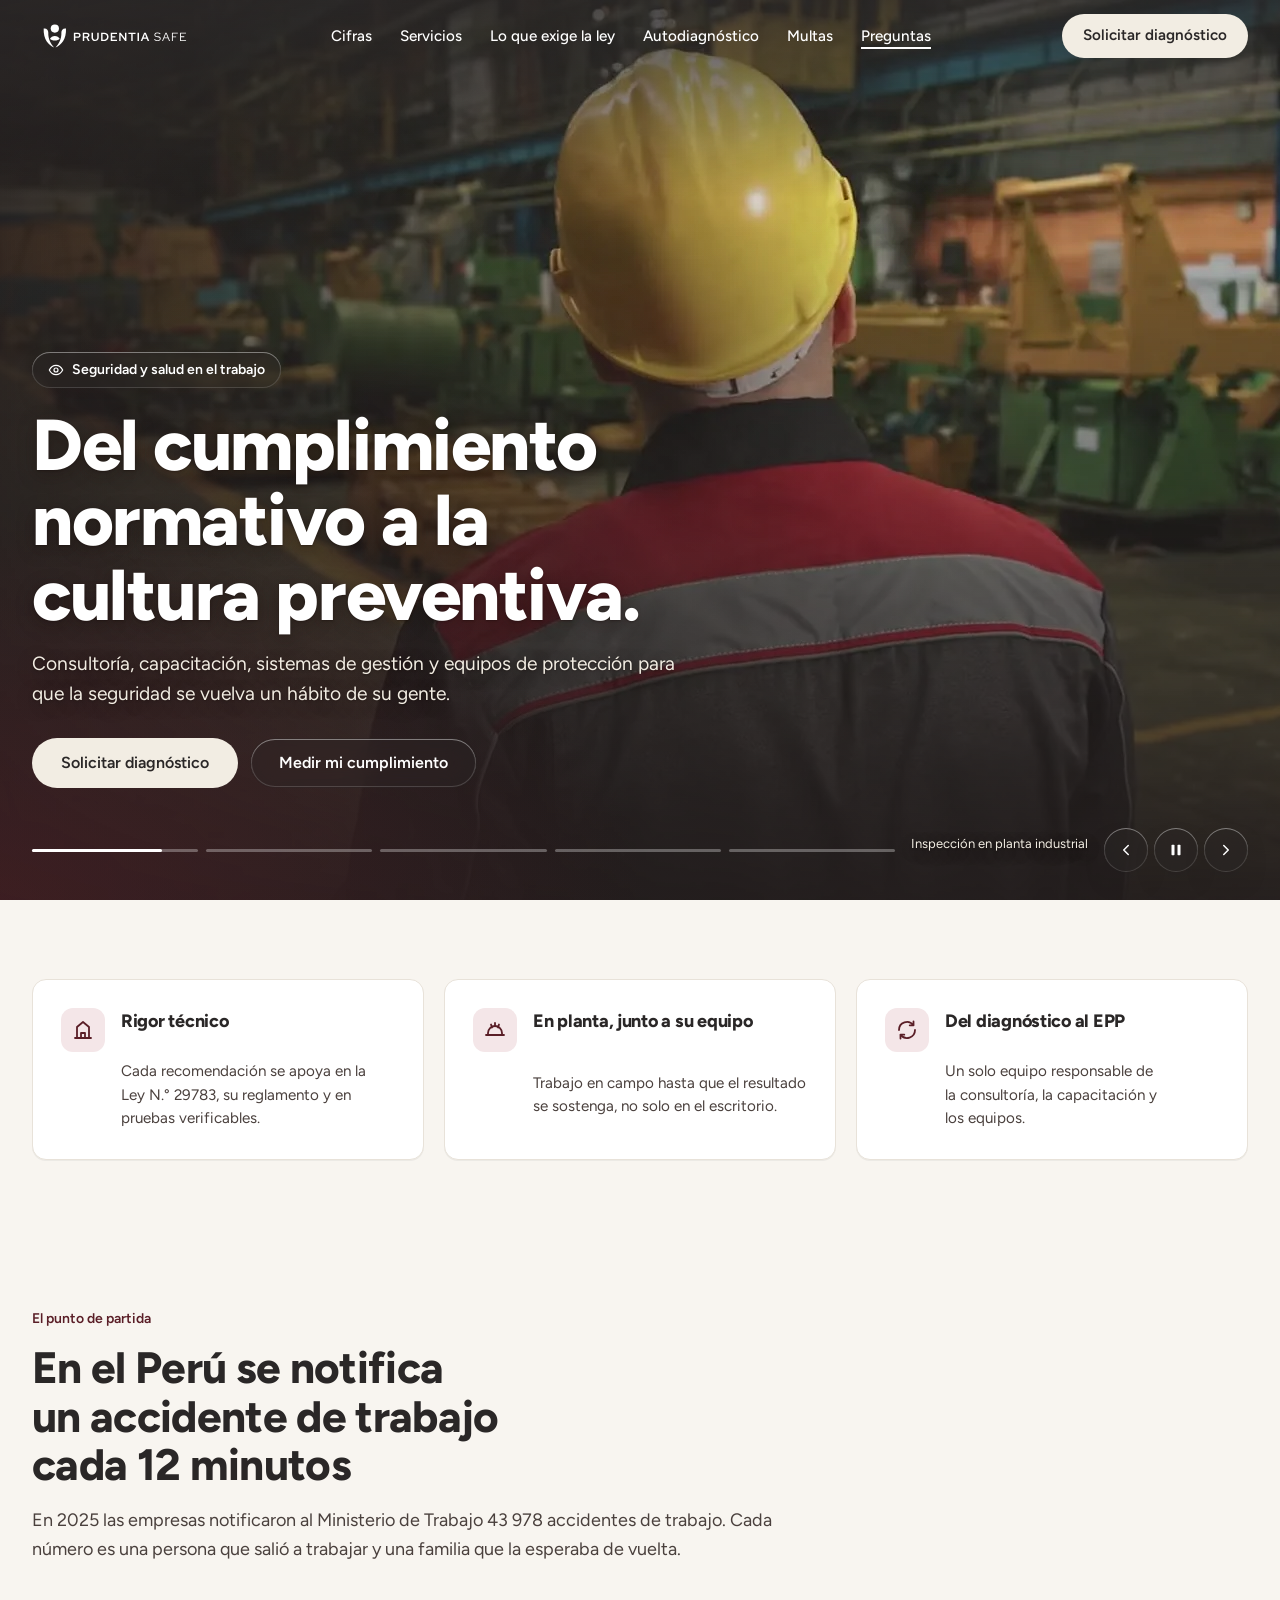
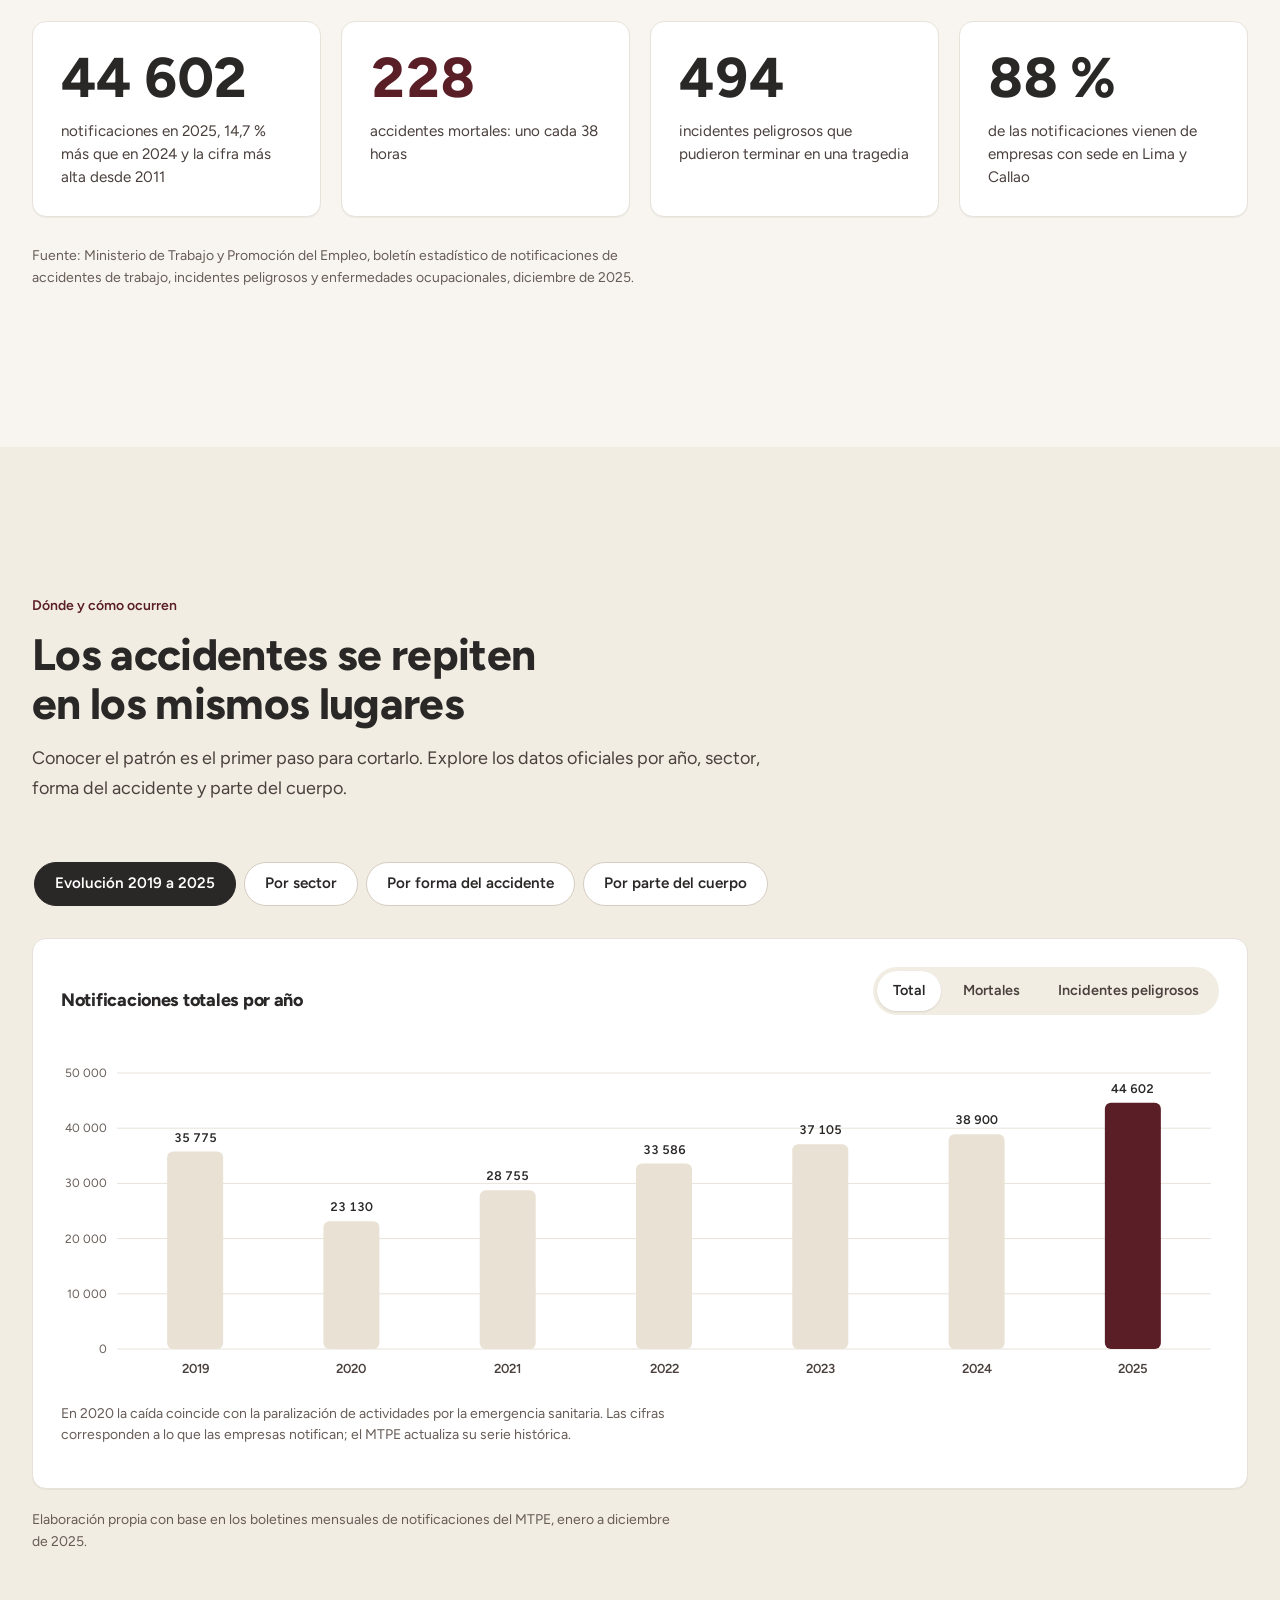
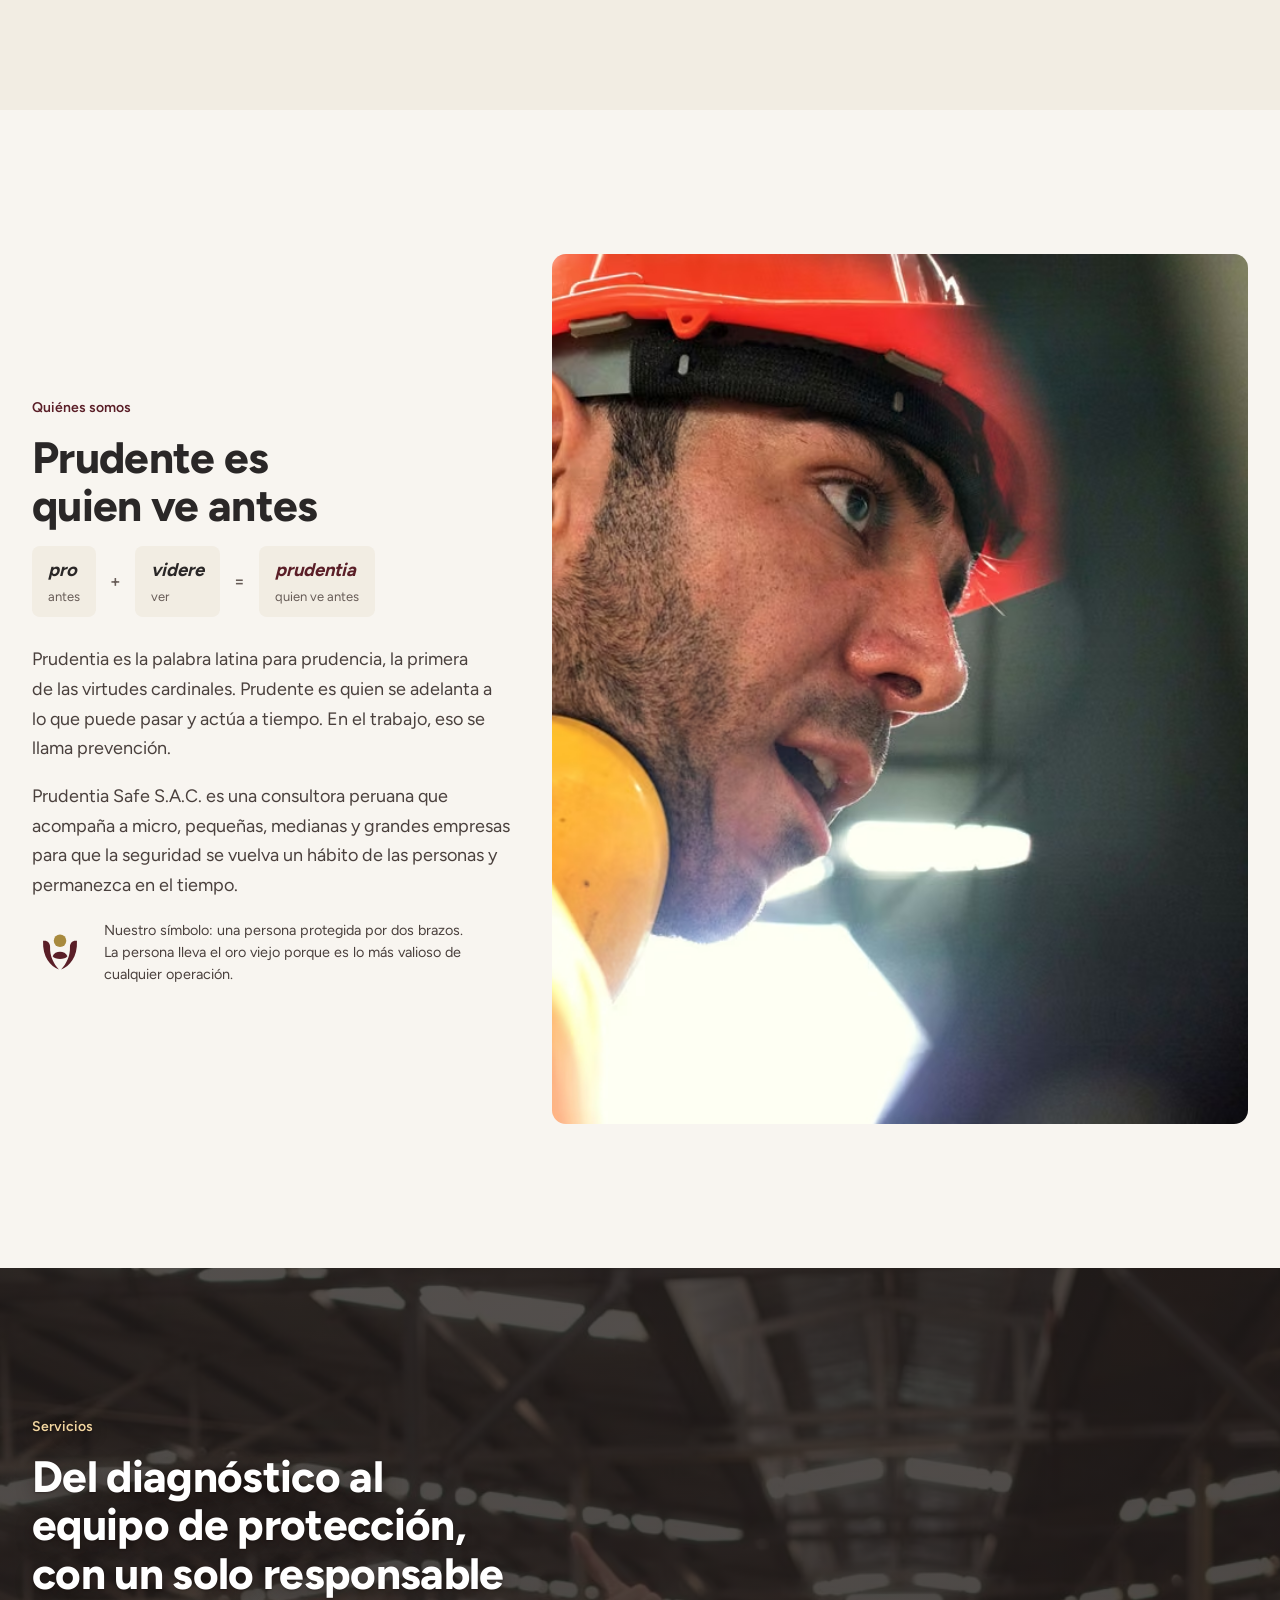
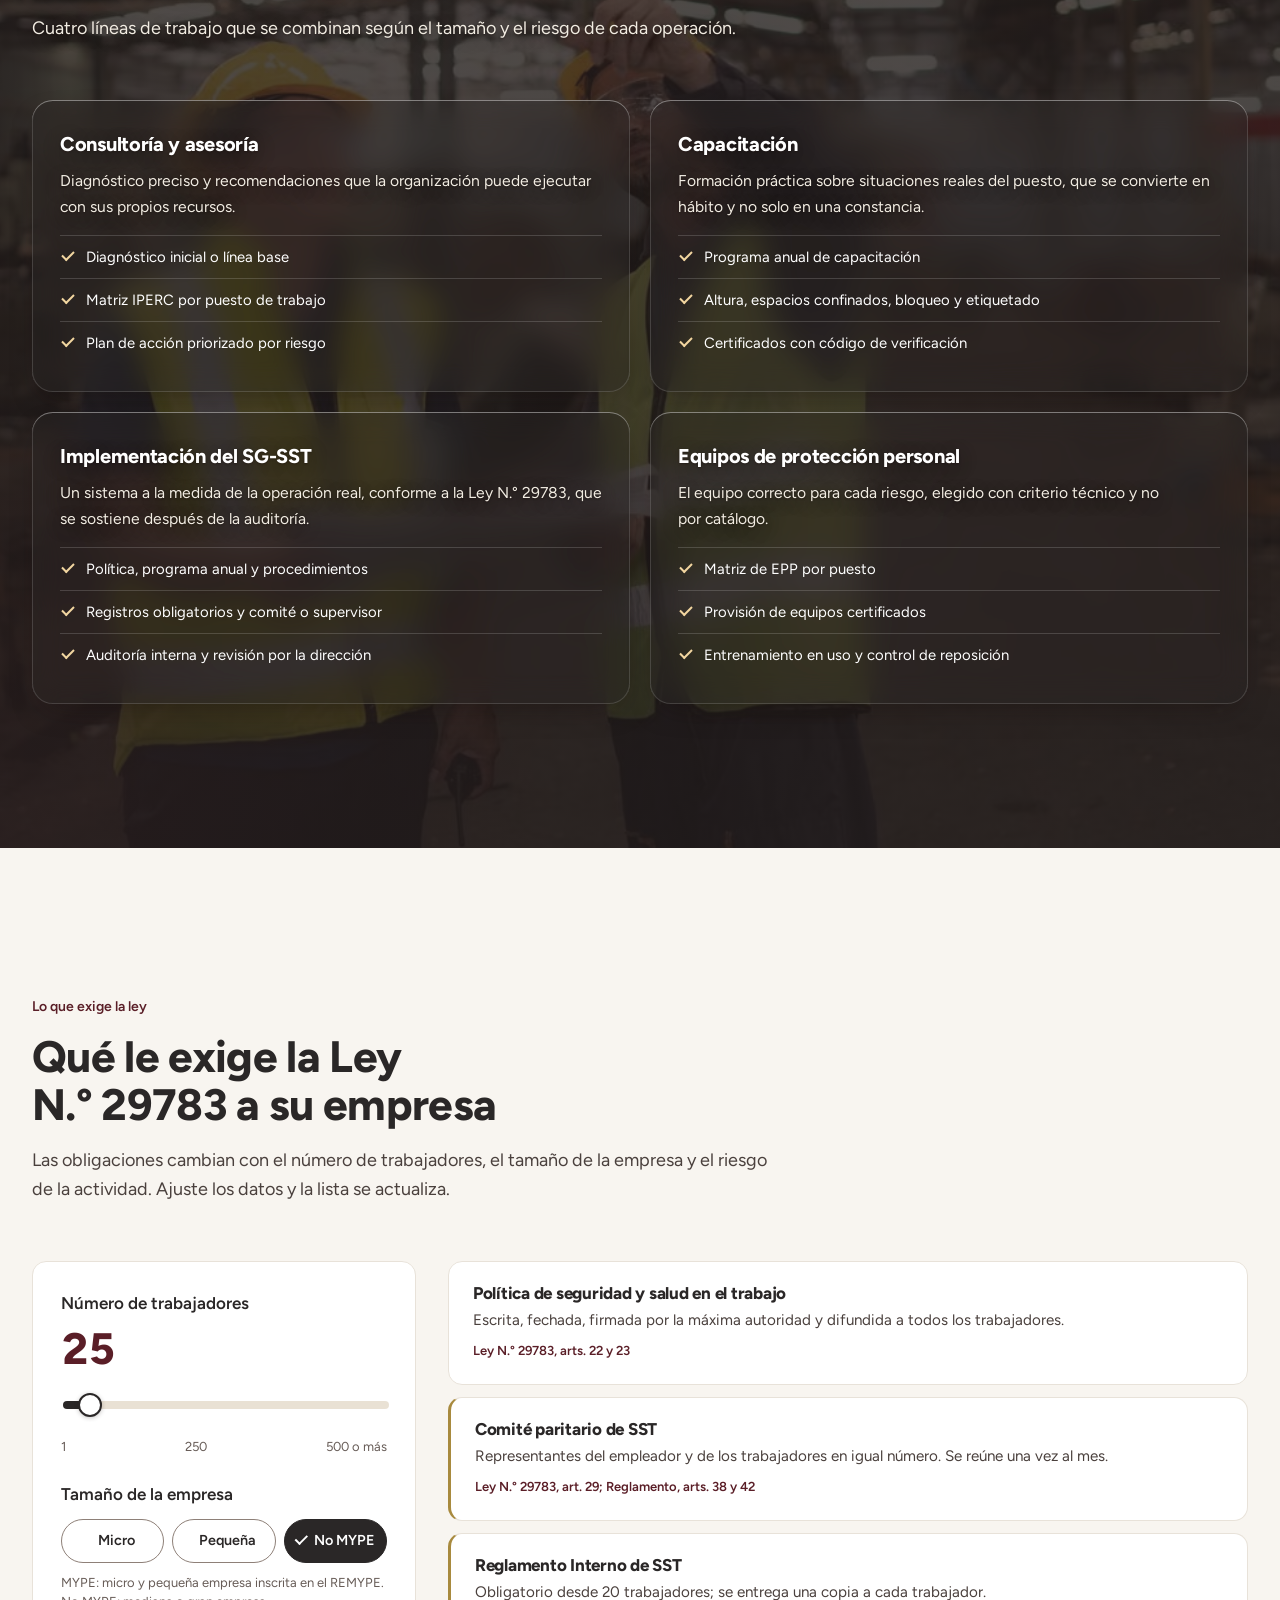
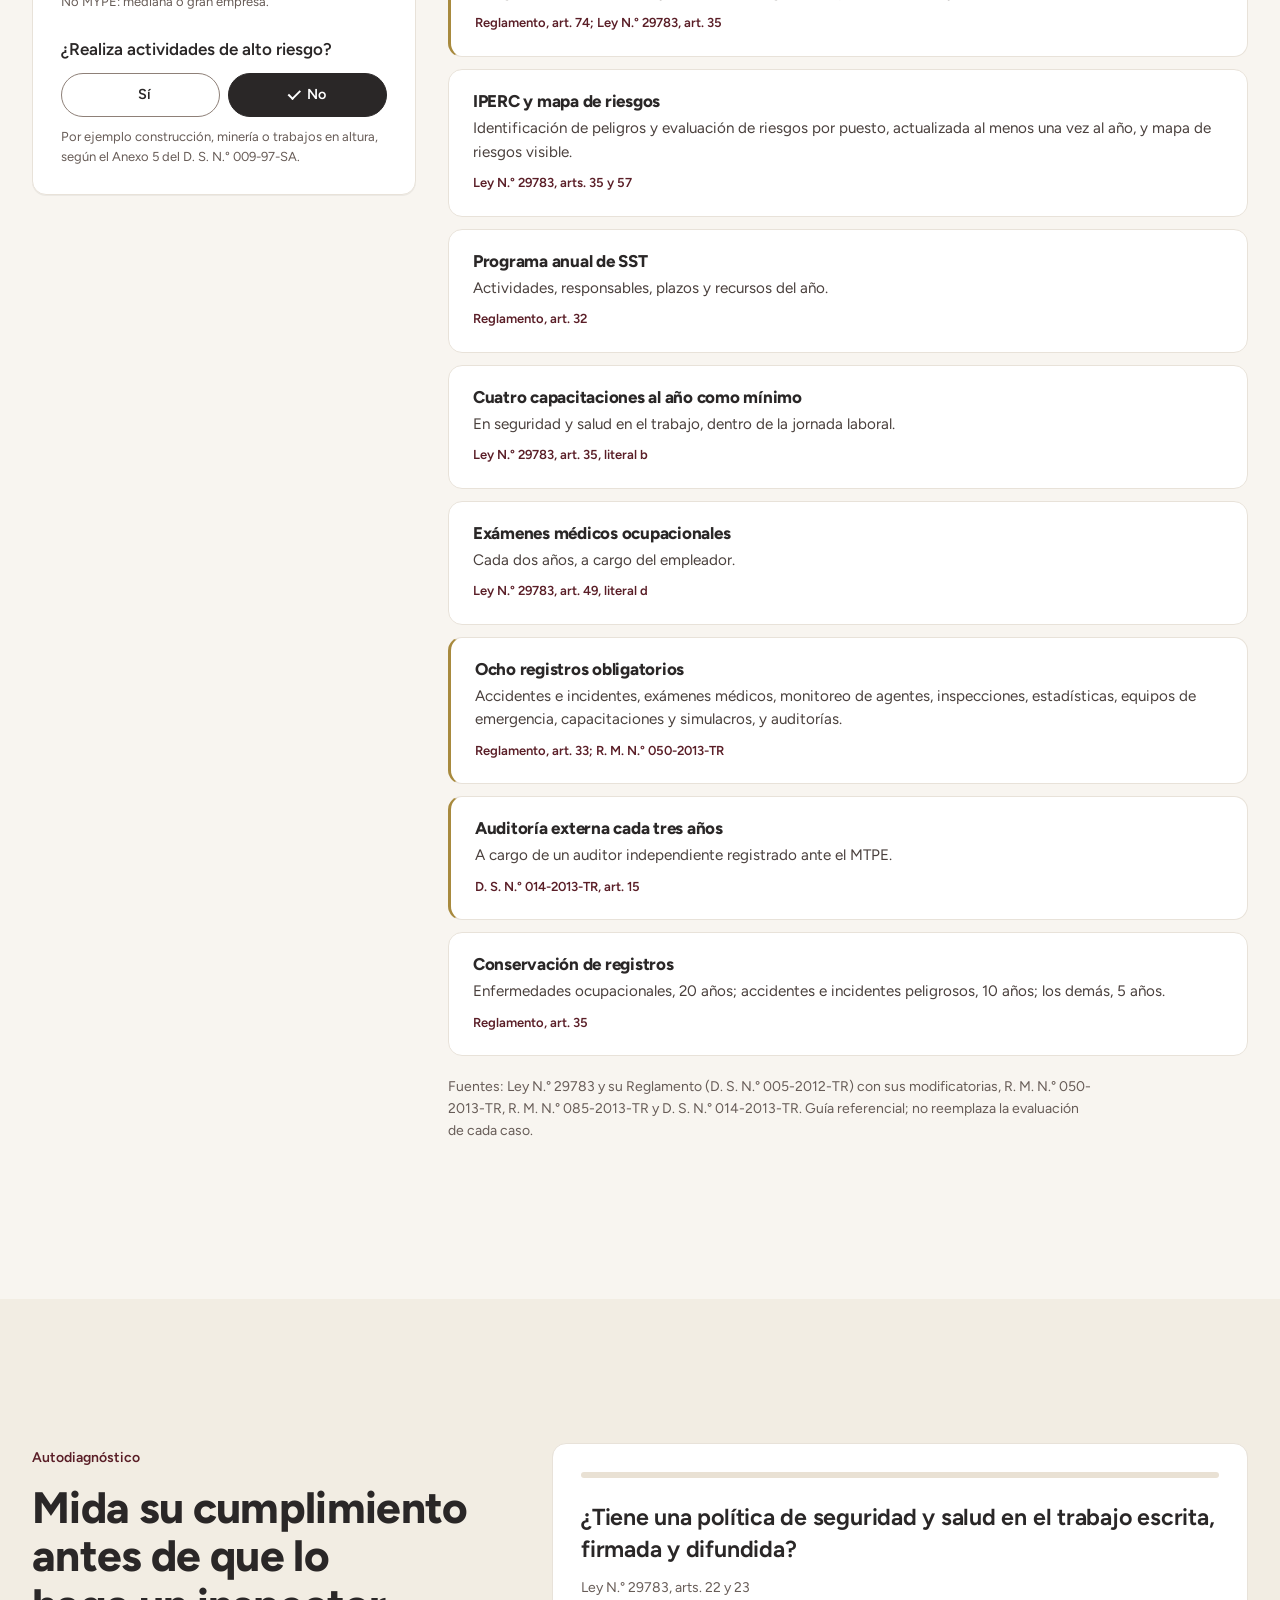
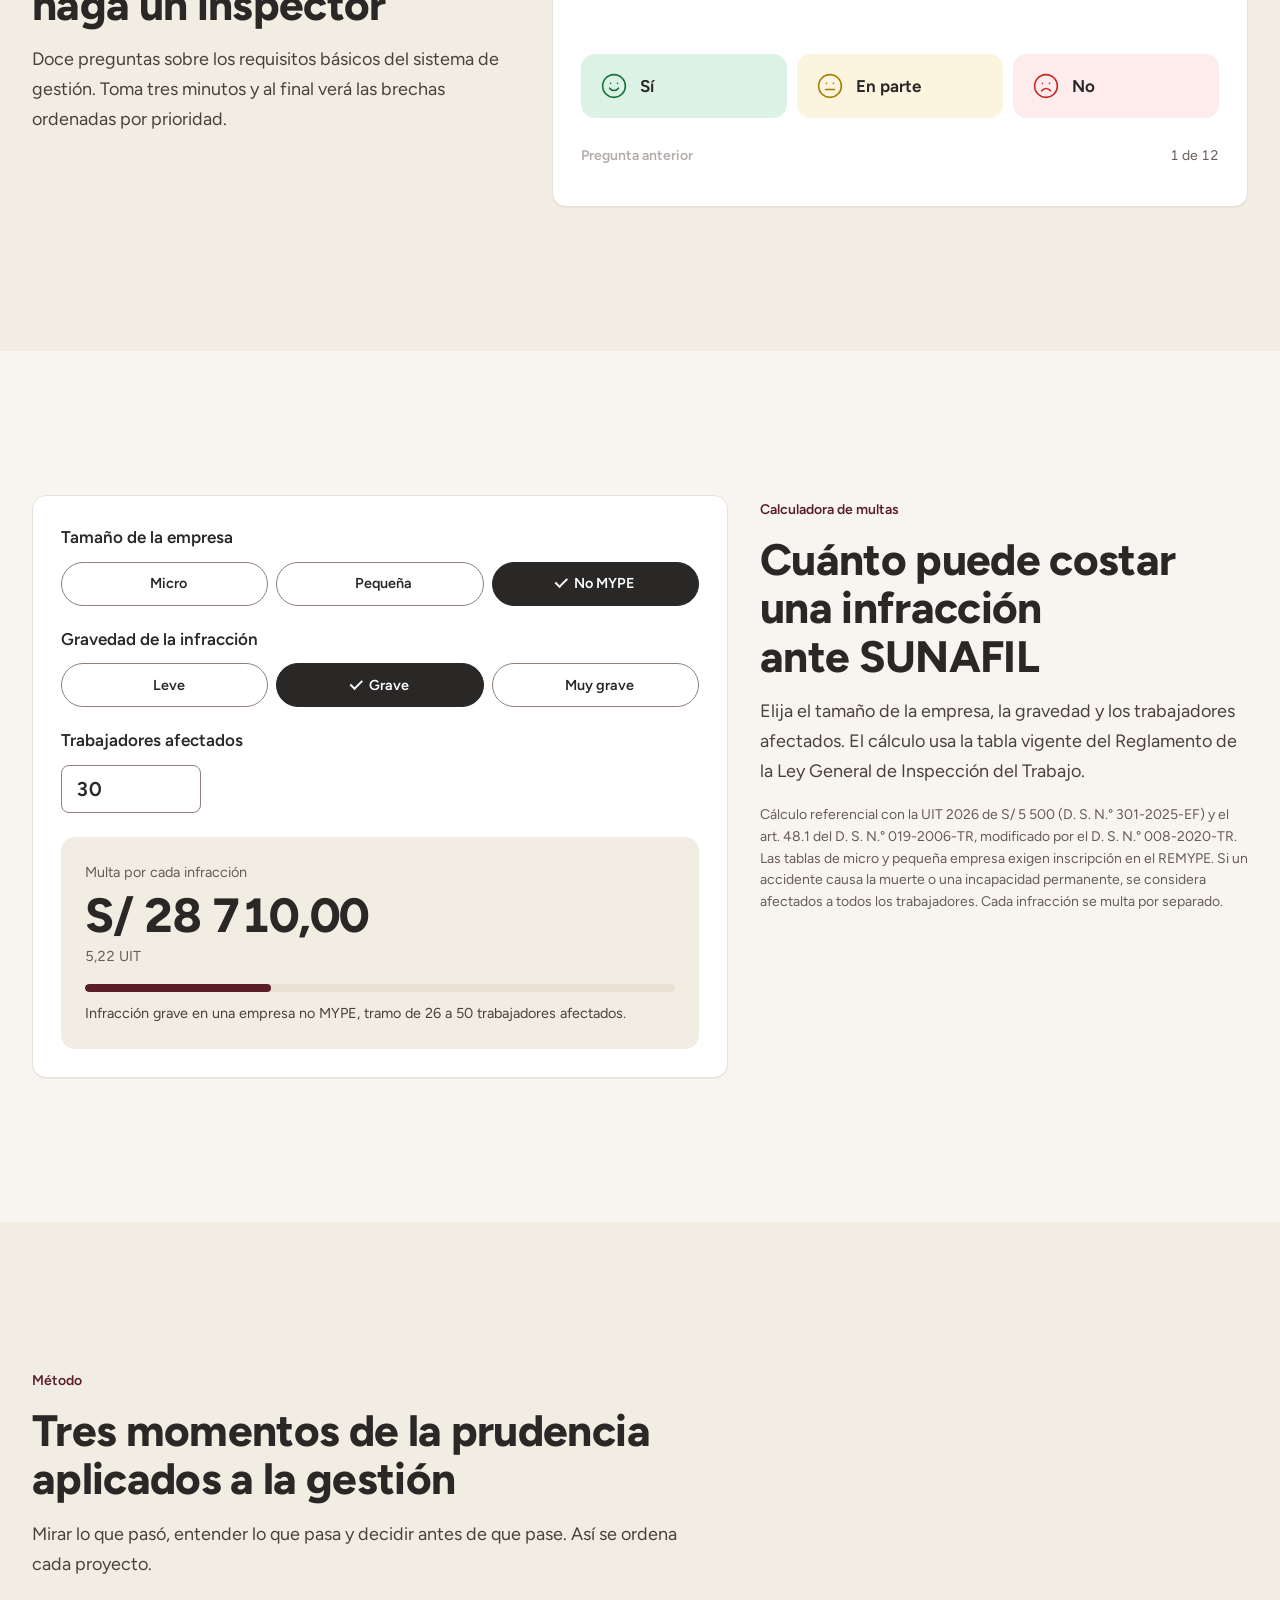
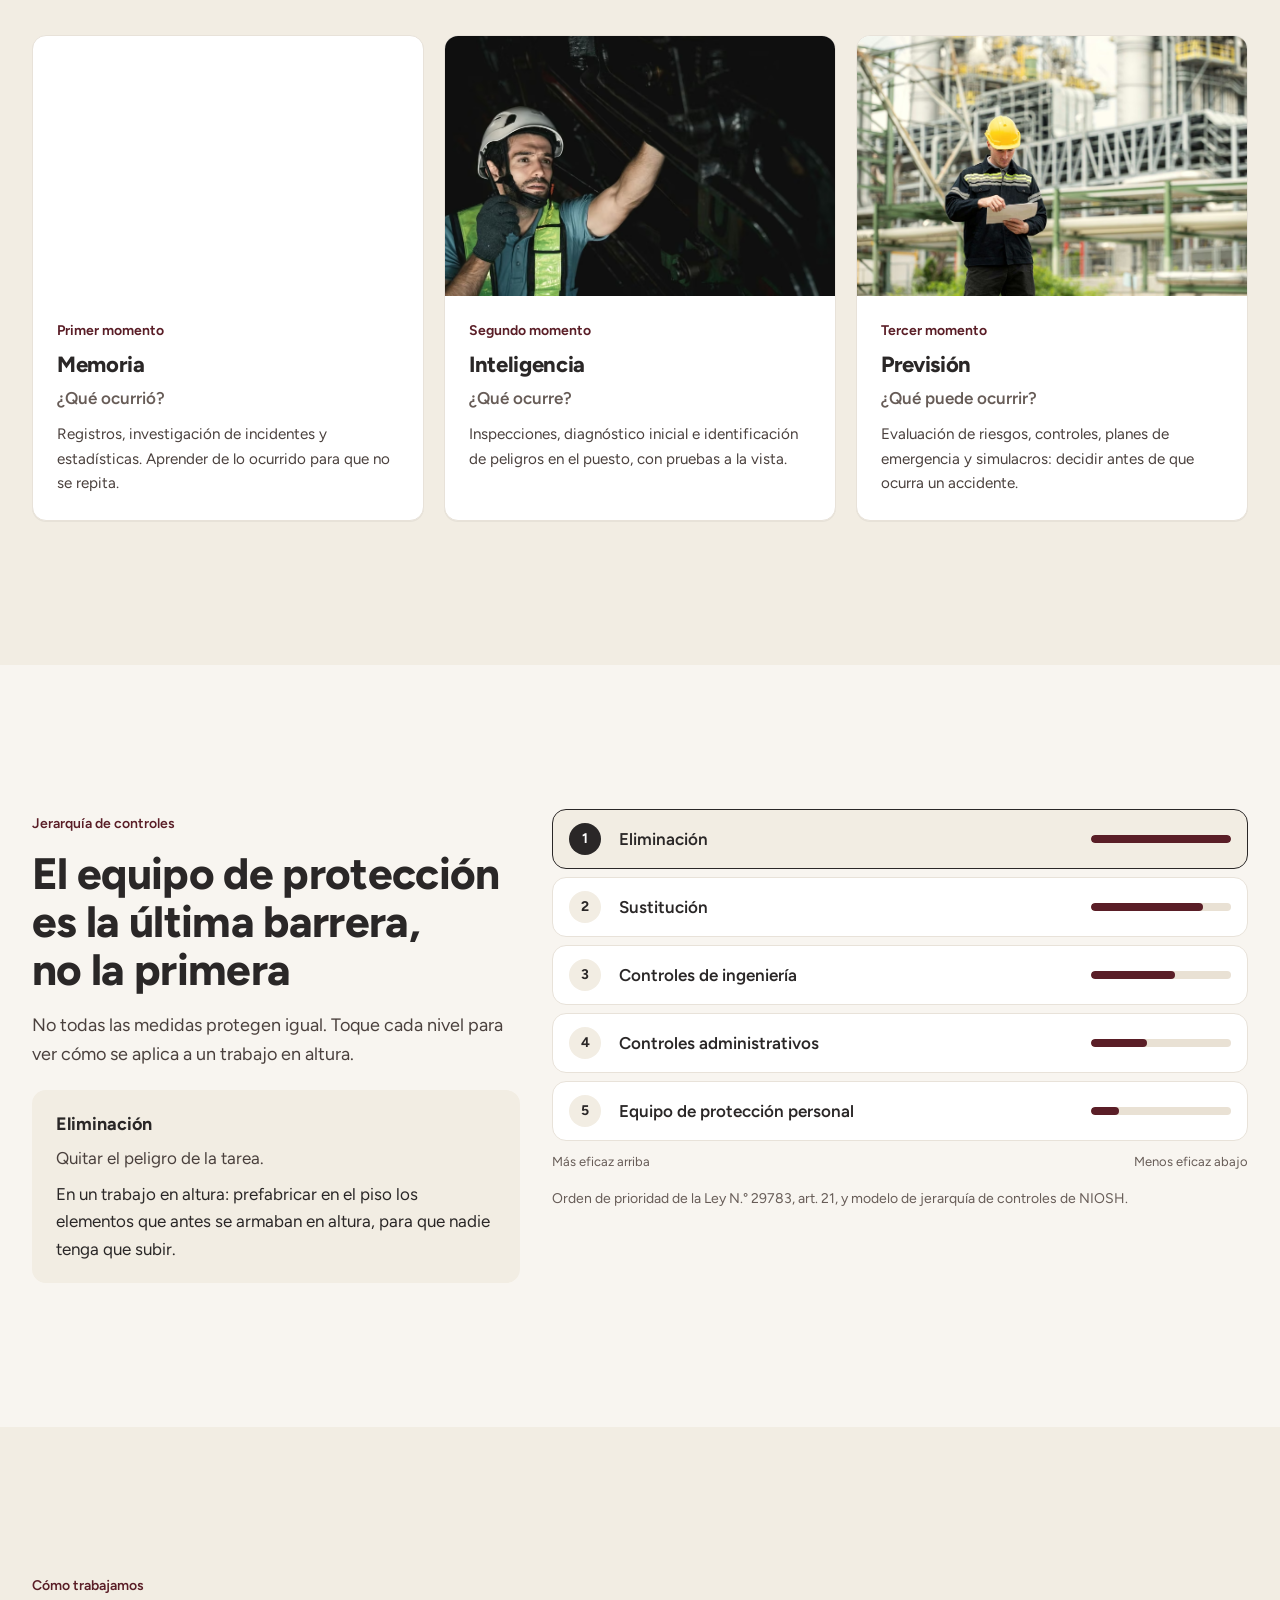
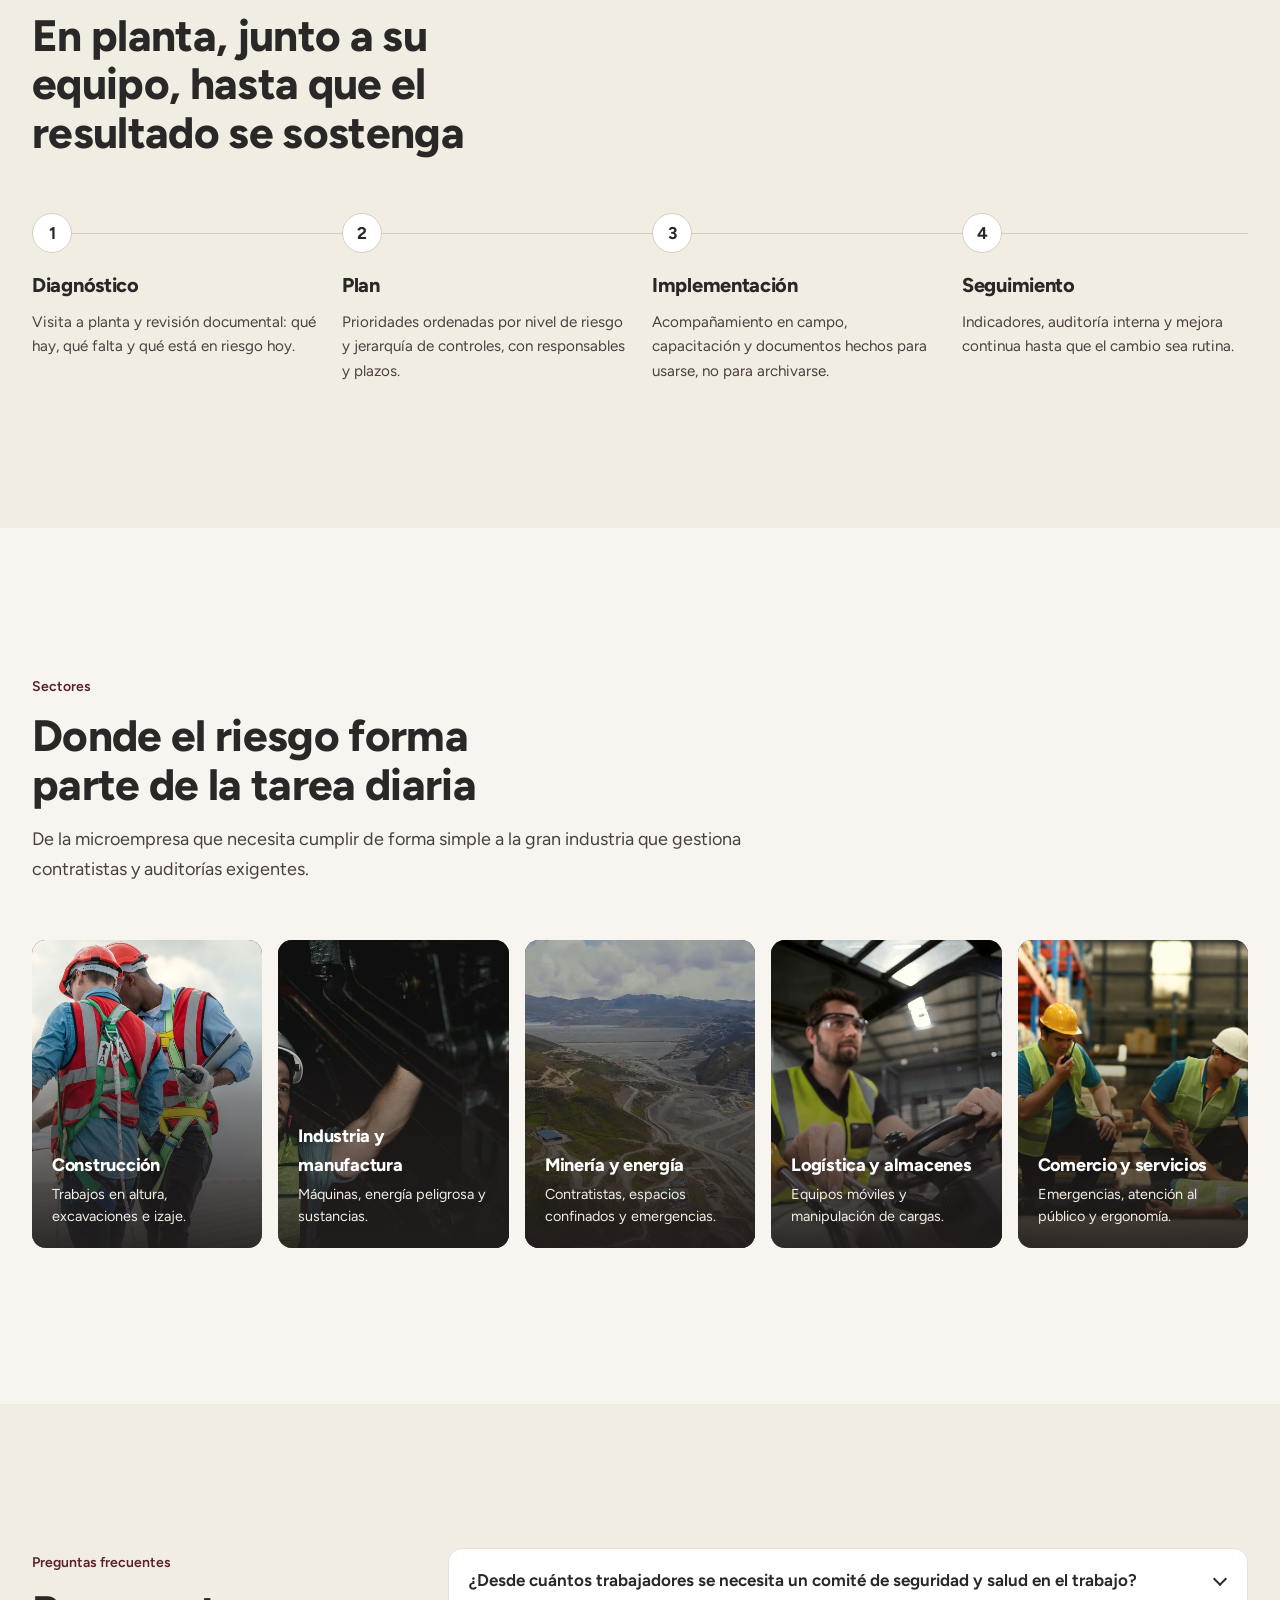
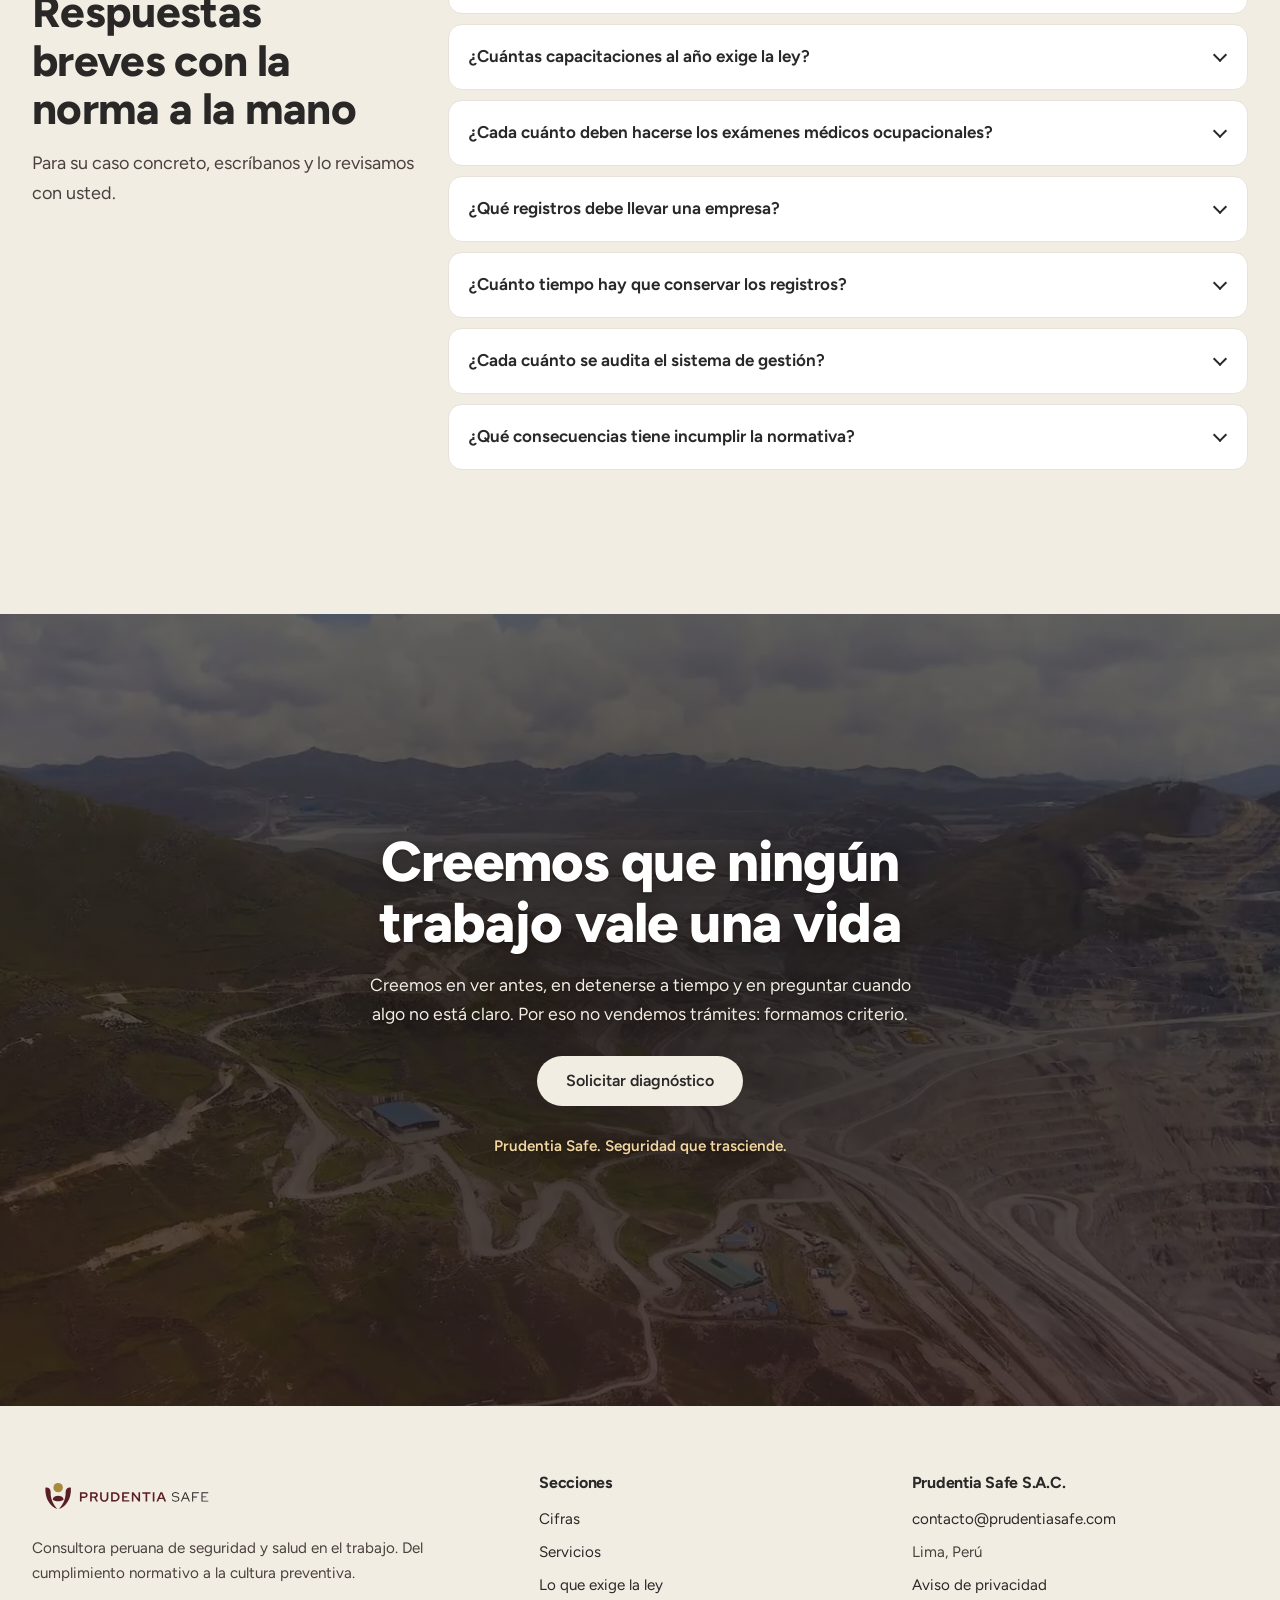
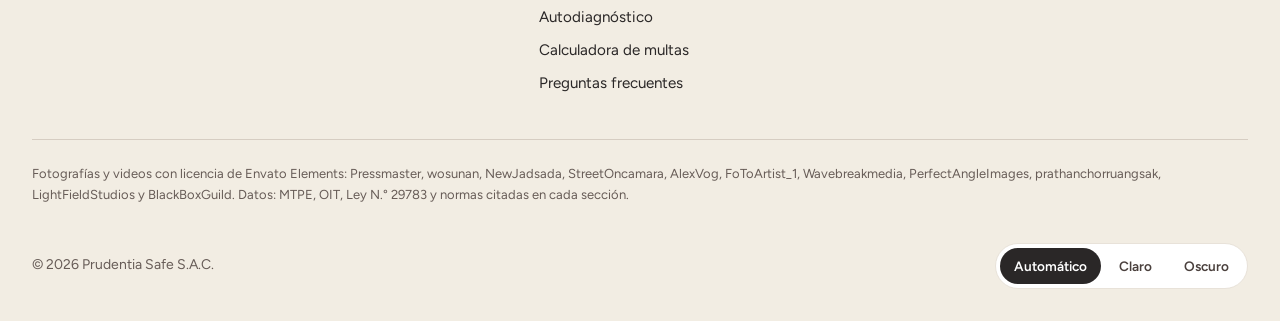
==== commit e9b5ba51: "Add files via upload" ====
--- a/index.html
+++ b/index.html
@@ -2,12 +2,11 @@
 <html lang="es">
 <head>
   <meta charset="utf-8">
-  <meta name="viewport" content="width=device-width, initial-scale=1">
+  <meta name="viewport" content="width=device-width, initial-scale=1, viewport-fit=cover">
   <title>Prudentia Safe | Consultoría en seguridad y salud en el trabajo</title>
-  <meta name="description" content="Consultora peruana de seguridad y salud en el trabajo: consultoría, capacitación, implementación del SG-SST conforme a la Ley N.° 29783 y equipos de protección personal para empresas de todo tamaño.">
+  <meta name="description" content="Consultora peruana de seguridad y salud en el trabajo. Consultoría, capacitación, implementación del SG-SST conforme a la Ley N.° 29783 y equipos de protección personal. Cifras del MTPE, autodiagnóstico y calculadora de multas.">
   <link rel="canonical" href="https://prudentiasafe.com/">
-  <meta name="theme-color" content="#5A1E27">
-
+  <meta name="theme-color" content="#2A2727">
   <meta property="og:type" content="website">
   <meta property="og:locale" content="es_PE">
   <meta property="og:site_name" content="Prudentia Safe">
@@ -15,490 +14,496 @@
   <meta property="og:description" content="Consultoría, capacitación, sistemas de gestión y equipos de protección para que la seguridad se vuelva un hábito de las personas y permanezca en el tiempo.">
   <meta property="og:url" content="https://prudentiasafe.com/">
   <meta property="og:image" content="https://prudentiasafe.com/assets/img/og-prudentia-safe.jpg">
-  <meta property="og:image:width" content="1200">
-  <meta property="og:image:height" content="630">
-  <meta property="og:image:alt" content="Logotipo de Prudentia Safe sobre una fotografía de supervisión en obra">
   <meta name="twitter:card" content="summary_large_image">
-
   <link rel="icon" href="favicon.svg" type="image/svg+xml">
   <link rel="icon" href="favicon-32.png" sizes="32x32" type="image/png">
   <link rel="apple-touch-icon" href="apple-touch-icon.png">
-
-  <link rel="preload" href="assets/fonts/red-hat-display-500.woff2" as="font" type="font/woff2" crossorigin>
-  <link rel="preload" href="assets/fonts/red-hat-text-400-normal.woff2" as="font" type="font/woff2" crossorigin>
-  <link rel="preload" as="image" href="assets/img/hero-inspeccion.jpg" imagesrcset="assets/img/hero-inspeccion-900.jpg 900w, assets/img/hero-inspeccion.jpg 2000w" imagesizes="100vw">
-  <link rel="stylesheet" href="assets/css/estilos.css">
-
+  <link rel="preload" href="assets/fonts/figtree-latin-wght-normal.woff2" as="font" type="font/woff2" crossorigin>
+  <link rel="preload" as="image" href="assets/img/supervisor-1800.webp" type="image/webp">
+  <link rel="stylesheet" href="assets/css/sitio.css?v=3">
+  <script>(function(){try{var t=localStorage.getItem("tema");if(t==="dark"||t==="light")document.documentElement.setAttribute("data-theme",t);}catch(e){}document.documentElement.classList.add("js");})();</script>
   <script type="application/ld+json">
-  {
-    "@context": "https://schema.org",
-    "@type": "ProfessionalService",
-    "name": "Prudentia Safe S.A.C.",
-    "slogan": "Seguridad que trasciende",
-    "url": "https://prudentiasafe.com/",
-    "logo": "https://prudentiasafe.com/assets/logos/S%C3%ADmbolo%20a%20color.svg",
-    "image": "https://prudentiasafe.com/assets/img/og-prudentia-safe.jpg",
-    "email": "contacto@prudentiasafe.com",
-    "address": { "@type": "PostalAddress", "addressLocality": "Lima", "addressCountry": "PE" },
-    "areaServed": "PE"
-  }
+  {"@context":"https://schema.org","@type":"ProfessionalService","name":"Prudentia Safe S.A.C.","slogan":"Seguridad que trasciende","url":"https://prudentiasafe.com/","logo":"https://prudentiasafe.com/assets/logos/S%C3%ADmbolo%20a%20color.svg","image":"https://prudentiasafe.com/assets/img/og-prudentia-safe.jpg","email":"contacto@prudentiasafe.com","address":{"@type":"PostalAddress","addressLocality":"Lima","addressCountry":"PE"},"areaServed":"PE"}
   </script>
-  <script>document.documentElement.classList.add("js");</script>
 </head>
 <body>
   <a class="salto" href="#contenido">Saltar al contenido</a>
 
-  <header class="cabecera" id="cabecera">
-    <div class="contenedor cabecera__interior">
-      <a class="cabecera__marca" href="#inicio" aria-label="Prudentia Safe, ir al inicio">
-        <span class="logo logo--blanco"><img src="assets/logos/Horizontal%20monocromo%20blanco.svg" alt="" width="720" height="200"></span>
-        <span class="logo logo--color"><img src="assets/logos/Horizontal%20a%20color.svg" alt="" width="720" height="200"></span>
+  <header class="cab" id="cab">
+    <div class="contenedor cab__in">
+      <a class="cab__marca" href="#inicio" aria-label="Prudentia Safe, ir al inicio">
+        <img class="logo-claro" src="assets/logos/Horizontal%20monocromo%20blanco.svg" alt="" width="720" height="200">
+        <img class="logo-color" src="assets/logos/Horizontal%20a%20color.svg" alt="" width="720" height="200">
       </a>
-      <button class="menu-boton" id="menu-boton" type="button" aria-expanded="false" aria-controls="navegacion">
-        <span class="menu-boton__texto">Menú</span><span class="menu-boton__icono" aria-hidden="true"></span>
-      </button>
-      <nav class="nav" id="navegacion" aria-label="Navegación principal">
-        <ul class="nav__lista">
-          <li><a href="#nosotros">Nosotros</a></li>
+      <nav class="cab__nav" aria-label="Navegación principal">
+        <ul>
+          <li><a href="#cifras">Cifras</a></li>
           <li><a href="#servicios">Servicios</a></li>
-          <li><a href="#metodo">Método</a></li>
-          <li><a href="#contacto">Contacto</a></li>
+          <li><a href="#ley">Lo que exige la ley</a></li>
+          <li><a href="#autodiagnostico">Autodiagnóstico</a></li>
+          <li><a href="#multas">Multas</a></li>
+          <li><a href="#preguntas">Preguntas</a></li>
         </ul>
-        <a class="boton" href="#contacto">Solicitar diagnóstico</a>
       </nav>
+      <div class="cab__acciones">
+        <button class="btn btn--cab" type="button" data-abrir-hoja>Solicitar diagnóstico</button>
+        <button class="cab__menu" id="abrir-menu" type="button" aria-label="Abrir el menú" aria-controls="menu" aria-expanded="false"><svg viewBox="0 0 24 24" aria-hidden="true" fill="none" stroke="currentColor" stroke-width="2" stroke-linecap="round"><path d="M4 7h16M4 12h16M4 17h16"/></svg></button>
+      </div>
     </div>
   </header>
 
+  <div class="menu" id="menu" role="dialog" aria-modal="true" aria-label="Menú" hidden>
+    <button class="menu__cerrar" type="button" id="cerrar-menu" aria-label="Cerrar el menú"><svg viewBox="0 0 24 24" aria-hidden="true" fill="none" stroke="currentColor" stroke-width="2" stroke-linecap="round"><path d="M6 6l12 12M18 6 6 18"/></svg></button>
+    <ul>
+      <li><a href="#cifras">Cifras</a></li>
+      <li><a href="#servicios">Servicios</a></li>
+      <li><a href="#ley">Lo que exige la ley</a></li>
+      <li><a href="#autodiagnostico">Autodiagnóstico</a></li>
+      <li><a href="#multas">Multas</a></li>
+      <li><a href="#preguntas">Preguntas</a></li>
+    </ul>
+    <button class="btn btn--primario btn--bloque" type="button" data-abrir-hoja>Solicitar diagnóstico</button>
+  </div>
+
   <main id="contenido">
-
-    <!-- Portada -->
-    <section class="portada" id="inicio" aria-labelledby="titular">
-      <div class="portada__foto">
-        <img src="assets/img/hero-inspeccion.jpg" srcset="assets/img/hero-inspeccion-900.jpg 900w, assets/img/hero-inspeccion.jpg 2000w" sizes="100vw" width="2000" height="1125" alt="Dos supervisores con casco y chaleco de alta visibilidad revisan una lista de verificación en obra" fetchpriority="high">
-      </div>
-      <div class="contenedor portada__contenido">
-        <span class="portada__antetitulo">Seguridad y salud en el trabajo · Lima, Perú</span>
+    <section class="portada sobre-foto" id="inicio" aria-labelledby="titular">
+      <div class="diapos" id="carrusel" aria-roledescription="carrusel" aria-label="Escenas de trabajo seguro">
+        <div class="diapo activa" role="group" aria-roledescription="diapositiva" aria-label="1 de 5: Inspección en planta industrial" data-rotulo="Inspección en planta industrial" style="--pos-m:50% 40%;--pos-d:55% 40%"><video muted loop playsinline preload="auto" poster="assets/img/supervisor-1800.webp" aria-label="Supervisor con casco recorre la nave de una planta industrial" data-video><source src="assets/video/supervisor.mp4" type="video/mp4"></video></div>
+        <div class="diapo" role="group" aria-roledescription="diapositiva" aria-label="2 de 5: Recorrido de verificación en planta de procesos" data-rotulo="Recorrido de verificación en planta de procesos" style="--pos-m:50% 45%;--pos-d:42% 45%"><picture><source type="image/avif" srcset="assets/img/planta-1000.avif 1000w, assets/img/planta-1800.avif 1800w" sizes="100vw"><source type="image/webp" srcset="assets/img/planta-1000.webp 1000w, assets/img/planta-1800.webp 1800w" sizes="100vw"><img src="assets/img/planta-1000.jpg" width="1000" height="670" alt="Ingeniero con casco amarillo revisa un documento frente a una planta de procesos" fetchpriority="high" decoding="async"></picture></div>
+        <div class="diapo" role="group" aria-roledescription="diapositiva" aria-label="3 de 5: Trabajo en altura con protección contra caídas" data-rotulo="Trabajo en altura con protección contra caídas" style="--pos-m:40% 40%;--pos-d:50% 35%"><picture><source type="image/avif" srcset="assets/img/altura-1000.avif 1000w, assets/img/altura-1800.avif 1800w" sizes="100vw"><source type="image/webp" srcset="assets/img/altura-1000.webp 1000w, assets/img/altura-1800.webp 1800w" sizes="100vw"><img src="assets/img/altura-1000.jpg" width="1000" height="667" alt="Dos trabajadores con arnés y línea de vida caminan sobre una cubierta" loading="lazy" decoding="async"></picture></div>
+        <div class="diapo" role="group" aria-roledescription="diapositiva" aria-label="4 de 5: Charla de seguridad antes de iniciar la jornada" data-rotulo="Charla de seguridad antes de iniciar la jornada" style="--pos-m:55% 40%;--pos-d:50% 40%"><picture><source type="image/avif" srcset="assets/img/charla-1000.avif 1000w, assets/img/charla-1800.avif 1800w" sizes="100vw"><source type="image/webp" srcset="assets/img/charla-1000.webp 1000w, assets/img/charla-1800.webp 1800w" sizes="100vw"><img src="assets/img/charla-1000.jpg" width="1000" height="667" alt="Supervisor da una charla de seguridad a un grupo de trabajadores con casco y chaleco" loading="lazy" decoding="async"></picture></div>
+        <div class="diapo" role="group" aria-roledescription="diapositiva" aria-label="5 de 5: Tránsito de equipos móviles en almacén" data-rotulo="Tránsito de equipos móviles en almacén" style="--pos-m:45% 40%;--pos-d:50% 40%"><picture><source type="image/avif" srcset="assets/img/montacargas-1000.avif 1000w, assets/img/montacargas-1800.avif 1800w" sizes="100vw"><source type="image/webp" srcset="assets/img/montacargas-1000.webp 1000w, assets/img/montacargas-1800.webp 1800w" sizes="100vw"><img src="assets/img/montacargas-1000.jpg" width="1000" height="667" alt="Operario con lentes de seguridad conduce un montacargas en un almacén" loading="lazy" decoding="async"></picture></div>
+      </div>
+      <div class="portada__velo" aria-hidden="true"></div>
+      <div class="contenedor portada__in">
+        <span class="chip vidrio"><svg viewBox="0 0 24 24" aria-hidden="true" fill="none" stroke="currentColor" stroke-width="1.8" stroke-linecap="round" stroke-linejoin="round"><path d="M2 12s3.6-7 10-7 10 7 10 7-3.6 7-10 7S2 12 2 12Z"/><circle cx="12" cy="12" r="3"/></svg>Seguridad y salud en el trabajo</span>
         <h1 id="titular">Del cumplimiento normativo a la cultura preventiva.</h1>
-        <p class="portada__bajada">Consultoría, capacitación, sistemas de gestión y equipos de protección para empresas que quieren que la seguridad se vuelva un hábito de su gente y permanezca en el tiempo.</p>
+        <p class="portada__texto">Consultoría, capacitación, sistemas de gestión y equipos de protección para que la seguridad se vuelva un hábito de su gente.</p>
         <div class="portada__acciones">
-          <a class="boton" href="#contacto">Solicitar diagnóstico
-            <svg viewBox="0 0 16 16" aria-hidden="true"><path d="M1 8h13M9 3l5 5-5 5" fill="none" stroke="currentColor" stroke-width="1.5"/></svg>
-          </a>
-          <a class="boton boton--claro" href="#metodo">Conocer el método</a>
-        </div>
-        <ul class="portada__indice" aria-label="Servicios">
-          <li><a href="#servicios"><span>01</span>Consultoría y asesoría</a></li>
-          <li><a href="#servicios"><span>02</span>Capacitación</a></li>
-          <li><a href="#servicios"><span>03</span>Implementación del SG-SST</a></li>
-          <li><a href="#servicios"><span>04</span>Equipos de protección personal</a></li>
+          <button class="btn btn--primario" type="button" data-abrir-hoja>Solicitar diagnóstico</button>
+          <a class="btn btn--vidrio" href="#autodiagnostico">Medir mi cumplimiento</a>
+        </div>
+      </div>
+      <div class="carrusel-ctrl">
+        <div class="contenedor">
+          <div class="avances" id="avances" role="group" aria-label="Elegir escena">
+            <button type="button" aria-label="Ver escena 1: Inspección en planta industrial"><span></span></button>
+            <button type="button" aria-label="Ver escena 2: Recorrido de verificación en planta de procesos"><span></span></button>
+            <button type="button" aria-label="Ver escena 3: Trabajo en altura con protección contra caídas"><span></span></button>
+            <button type="button" aria-label="Ver escena 4: Charla de seguridad antes de iniciar la jornada"><span></span></button>
+            <button type="button" aria-label="Ver escena 5: Tránsito de equipos móviles en almacén"><span></span></button>
+          </div>
+          <p class="rotulo" id="rotulo" aria-live="polite">Inspección en planta industrial</p>
+          <div class="ctrl-btns">
+            <button class="vidrio" type="button" id="anterior" aria-label="Escena anterior"><svg viewBox="0 0 24 24" aria-hidden="true" fill="none" stroke="currentColor" stroke-width="2" stroke-linecap="round" stroke-linejoin="round"><path d="m15 6-6 6 6 6"/></svg></button>
+            <button class="vidrio" type="button" id="pausa" aria-label="Pausar el carrusel" aria-pressed="false"><svg viewBox="0 0 24 24" aria-hidden="true" fill="currentColor"><rect x="6" y="5" width="4" height="14" rx="1"/><rect x="14" y="5" width="4" height="14" rx="1"/></svg></button>
+            <button class="vidrio" type="button" id="siguiente" aria-label="Escena siguiente"><svg viewBox="0 0 24 24" aria-hidden="true" fill="none" stroke="currentColor" stroke-width="2" stroke-linecap="round" stroke-linejoin="round"><path d="m9 6 6 6-6 6"/></svg></button>
+          </div>
+        </div>
+      </div>
+    </section>
+
+    <section class="compromisos" aria-label="Nuestros compromisos">
+      <div class="contenedor">
+        <ul class="compromisos__lista">
+          <li class="tarjeta revela"><span class="icono"><svg viewBox="0 0 24 24" aria-hidden="true"><path d="M4 20h16"/><path d="M6 20V9l6-5 6 5v11"/><path d="M10 20v-5h4v5"/></svg></span><h3>Rigor técnico</h3><p>Cada recomendación se apoya en la Ley N.&#8288;°&nbsp;29783, su reglamento y en pruebas verificables.</p></li>
+          <li class="tarjeta revela"><span class="icono"><svg viewBox="0 0 24 24" aria-hidden="true"><path d="M3 17h18"/><path d="M5 17v-2a7 7 0 0 1 14 0v2"/><path d="M12 8V5"/><path d="M9 9.5 8 6.5"/><path d="M15 9.5l1-3"/></svg></span><h3>En planta, junto a su equipo</h3><p>Trabajo en campo hasta que el resultado se sostenga, no solo en el escritorio.</p></li>
+          <li class="tarjeta revela"><span class="icono"><svg viewBox="0 0 24 24" aria-hidden="true"><path d="M20 12a8 8 0 0 1-14.3 4.9"/><path d="M4 12a8 8 0 0 1 14.3-4.9"/><path d="M18.5 3.5v3.8h-3.8"/><path d="M5.5 20.5v-3.8h3.8"/></svg></span><h3>Del diagnóstico al EPP</h3><p>Un solo equipo responsable de la consultoría, la capacitación y los equipos.</p></li>
         </ul>
       </div>
     </section>
 
-    <!-- Nosotros -->
+    <section class="seccion cifras" id="cifras" aria-labelledby="t-cifras">
+      <div class="contenedor">
+        <div class="cabeza-seccion">
+          <p class="ante">El punto de partida</p>
+          <h2 class="titulo revela" id="t-cifras">En el Perú se notifica un accidente de trabajo cada 12 minutos</h2>
+          <p class="bajada revela">En 2025 las empresas notificaron al Ministerio de Trabajo 43&nbsp;978 accidentes de trabajo. Cada número es una persona que salió a trabajar y una familia que la esperaba de vuelta.</p>
+        </div>
+        <ul class="cifras__lista">
+          <li class="tarjeta cifra revela"><strong data-contar="44602">44&nbsp;602</strong><span>notificaciones en 2025, 14,7 % más que en 2024 y la cifra más alta desde 2011</span></li>
+          <li class="tarjeta cifra revela"><strong class="acento" data-contar="228">228</strong><span>accidentes mortales: uno cada 38 horas</span></li>
+          <li class="tarjeta cifra revela"><strong data-contar="494">494</strong><span>incidentes peligrosos que pudieron terminar en una tragedia</span></li>
+          <li class="tarjeta cifra revela"><strong data-contar="88" data-sufijo=" %">88 %</strong><span>de las notificaciones vienen de empresas con sede en Lima y Callao</span></li>
+        </ul>
+        <p class="nota">Fuente: Ministerio de Trabajo y Promoción del Empleo, boletín estadístico de notificaciones de accidentes de trabajo, incidentes peligrosos y enfermedades ocupacionales, diciembre de 2025.</p>
+      </div>
+    </section>
+
+    <section class="seccion seccion--2" id="datos" aria-labelledby="t-datos">
+      <div class="contenedor">
+        <div class="cabeza-seccion">
+          <p class="ante">Dónde y cómo ocurren</p>
+          <h2 class="titulo revela" id="t-datos">Los accidentes se repiten en los mismos lugares</h2>
+          <p class="bajada revela">Conocer el patrón es el primer paso para cortarlo. Explore los datos oficiales por año, sector, forma del accidente y parte del cuerpo.</p>
+        </div>
+        <div class="pestanas" role="tablist" aria-label="Vista de los datos">
+          <button type="button" role="tab" id="p-anual" aria-controls="v-anual" aria-selected="true">Evolución 2019 a 2025</button>
+          <button type="button" role="tab" id="p-sector" aria-controls="v-sector" aria-selected="false" tabindex="-1">Por sector</button>
+          <button type="button" role="tab" id="p-forma" aria-controls="v-forma" aria-selected="false" tabindex="-1">Por forma del accidente</button>
+          <button type="button" role="tab" id="p-cuerpo" aria-controls="v-cuerpo" aria-selected="false" tabindex="-1">Por parte del cuerpo</button>
+        </div>
+
+        <div class="panel tarjeta" id="v-anual" role="tabpanel" aria-labelledby="p-anual">
+          <div class="grafico__cab">
+            <h3 id="grafico-titulo">Notificaciones totales por año</h3>
+            <div class="pastillas" role="group" aria-label="Serie del gráfico">
+              <button type="button" aria-pressed="true" data-serie="total">Total</button>
+              <button type="button" aria-pressed="false" data-serie="mortales">Mortales</button>
+              <button type="button" aria-pressed="false" data-serie="incidentes">Incidentes peligrosos</button>
+            </div>
+          </div>
+          <div class="grafico__lienzo" id="grafico"></div>
+          <p class="nota">En 2020 la caída coincide con la paralización de actividades por la emergencia sanitaria. Las cifras corresponden a lo que las empresas notifican; el MTPE actualiza su serie histórica.</p>
+        </div>
+
+        <div class="panel tarjeta" id="v-sector" role="tabpanel" aria-labelledby="p-sector" hidden>
+          <div class="panel__dos">
+            <div>
+              <div class="pastillas" role="group" aria-label="Tipo de notificación">
+                <button type="button" aria-pressed="true" data-sector="total">Todas las notificaciones</button>
+                <button type="button" aria-pressed="false" data-sector="mortales">Solo mortales</button>
+              </div>
+              <ol class="barras" id="barras-sector"></ol>
+            </div>
+            <figure>
+              <div class="foto-redonda"><picture><source type="image/avif" srcset="assets/img/montacargas-1000.avif 1000w, assets/img/montacargas-1800.avif 1800w" sizes="(min-width: 1024px) 40vw, 100vw"><source type="image/webp" srcset="assets/img/montacargas-1000.webp 1000w, assets/img/montacargas-1800.webp 1800w" sizes="(min-width: 1024px) 40vw, 100vw"><img src="assets/img/montacargas-1000.jpg" width="1000" height="667" alt="Operario con lentes de seguridad conduce un montacargas en un almacén" loading="lazy" decoding="async"></picture></div>
+              <figcaption>Manufactura reúne casi una de cada cinco notificaciones. En los accidentes mortales lidera el transporte y almacenamiento, donde un error con un vehículo o una carga suele ser irreversible.</figcaption>
+            </figure>
+          </div>
+        </div>
+
+        <div class="panel tarjeta" id="v-forma" role="tabpanel" aria-labelledby="p-forma" hidden>
+          <div class="panel__dos">
+            <ol class="barras" id="barras-forma"></ol>
+            <figure>
+              <div class="foto-redonda"><picture><source type="image/avif" srcset="assets/img/altura-1000.avif 1000w, assets/img/altura-1800.avif 1800w" sizes="(min-width: 1024px) 40vw, 100vw"><source type="image/webp" srcset="assets/img/altura-1000.webp 1000w, assets/img/altura-1800.webp 1800w" sizes="(min-width: 1024px) 40vw, 100vw"><img src="assets/img/altura-1000.jpg" width="1000" height="667" alt="Dos trabajadores con arnés y línea de vida caminan sobre una cubierta" loading="lazy" decoding="async"></picture></div>
+              <figcaption>Las caídas de personas encabezan la lista: casi un tercio de los accidentes no mortales con forma registrada. La mayoría se previene con orden, iluminación y protección en los bordes.</figcaption>
+            </figure>
+          </div>
+          <p class="nota">Porcentajes sobre los 24&nbsp;594 accidentes no mortales con forma registrada en 2025. Otros 19&nbsp;156 figuran sin clasificar por falta de datos.</p>
+        </div>
+
+        <div class="panel tarjeta" id="v-cuerpo" role="tabpanel" aria-labelledby="p-cuerpo" hidden>
+          <div class="cuerpo">
+            <div class="figura" id="figura">
+              <picture><source type="image/avif" srcset="assets/img/cuerpo.avif"><source type="image/webp" srcset="assets/img/cuerpo.webp"><img src="assets/img/cuerpo.jpg" width="660" height="1574" alt="Trabajador de pie con casco, chaleco reflectivo y guantes, visto de frente" loading="lazy"></picture>
+            </div>
+            <div class="cuerpo__panel" id="cuerpo-panel" aria-live="polite"></div>
+            <div class="cuerpo__lista" id="cuerpo-lista" role="group" aria-label="Partes del cuerpo"></div>
+          </div>
+          <p class="nota">Porcentajes sobre los 43&nbsp;750 accidentes no mortales de 2025. Las lesiones en ubicaciones múltiples suman 6,8 % y no se muestran en la figura.</p>
+        </div>
+        <p class="nota" style="margin-top:20px">Elaboración propia con base en los boletines mensuales de notificaciones del MTPE, enero a diciembre de 2025.</p>
+      </div>
+    </section>
+
     <section class="seccion" id="nosotros" aria-labelledby="t-nosotros">
-      <div class="contenedor">
-        <div class="reticula">
-          <div class="nosotros__cabeza aparece">
-            <span class="antetitulo"><span>01</span>Nosotros</span>
-            <h2 class="titulo-seccion" id="t-nosotros">Una consultora peruana que forma criterio, no solo documentos.</h2>
-          </div>
-          <div class="nosotros__cuerpo aparece">
-            <p class="lectura">Prudentia Safe S.A.C. es una consultora peruana de seguridad y salud en el trabajo. Acompaña a micro, pequeñas, medianas y grandes empresas con consultoría, capacitación, implementación del sistema de gestión de la seguridad y salud en el trabajo (SG-SST) y provisión de equipos de protección personal (EPP).</p>
-            <p class="texto-suave">Su propósito es que la seguridad y la salud en el trabajo dejen de ser una obligación documental y formen parte de la manera de trabajar de cada organización.</p>
-          </div>
-        </div>
-
-        <ul class="diferenciales">
-          <li class="aparece">
-            <h3>Rigor técnico</h3>
-            <p>Cada recomendación se basa en la Ley N.° 29783, su reglamento y en pruebas verificables.</p>
-          </li>
-          <li class="aparece">
-            <h3>Cercanía</h3>
-            <p>Trabajo en planta, junto al equipo del cliente, hasta que el resultado se sostenga.</p>
-          </li>
-          <li class="aparece">
-            <h3>Oferta integral</h3>
-            <p>Del diagnóstico al equipo de protección, con un solo equipo responsable.</p>
-          </li>
-          <li class="aparece">
-            <h3>Enfoque formativo</h3>
-            <p>Forma criterio en las personas, no se limita a entregar documentos.</p>
-          </li>
+      <div class="contenedor rejilla rejilla--centro">
+        <div class="r-5">
+          <p class="ante">Quiénes somos</p>
+          <h2 class="titulo revela" id="t-nosotros">Prudente es quien ve antes</h2>
+          <div class="etimo revela" aria-label="Prudentia viene de pro, antes, y videre, ver">
+            <span><b>pro</b><small>antes</small></span><i>+</i><span><b>videre</b><small>ver</small></span><i>=</i><span class="igual"><b>prudentia</b><small>quien ve antes</small></span>
+          </div>
+          <p class="bajada revela">Prudentia es la palabra latina para prudencia, la primera de las virtudes cardinales. Prudente es quien se adelanta a lo que puede pasar y actúa a tiempo. En el trabajo, eso se llama prevención.</p>
+          <p class="bajada revela">Prudentia Safe S.A.C. es una consultora peruana que acompaña a micro, pequeñas, medianas y grandes empresas para que la seguridad se vuelva un hábito de las personas y permanezca en el tiempo.</p>
+          <div class="marca-simbolo revela">
+            <img src="assets/logos/S%C3%ADmbolo%20a%20color.svg" alt="" width="158" height="160" loading="lazy">
+            <p>Nuestro símbolo: una persona protegida por dos brazos. La persona lleva el oro viejo porque es lo más valioso de cualquier operación.</p>
+          </div>
+        </div>
+        <div class="r-7">
+          <div class="foto-alta revela"><picture><source type="image/avif" srcset="assets/img/mirada-1000.avif 1000w, assets/img/mirada-1800.avif 1800w" sizes="(min-width: 1024px) 55vw, 100vw"><source type="image/webp" srcset="assets/img/mirada-1000.webp 1000w, assets/img/mirada-1800.webp 1800w" sizes="(min-width: 1024px) 55vw, 100vw"><img src="assets/img/mirada-1000.jpg" width="1000" height="750" alt="Trabajador con casco rojo y protectores auditivos observa con atención su área de trabajo" loading="lazy" decoding="async"></picture></div>
+        </div>
+      </div>
+    </section>
+
+    <section class="seccion foto-fondo sobre-foto" id="servicios" aria-labelledby="t-servicios">
+      <picture><source type="image/avif" srcset="assets/img/recorrido-1000.avif 1000w, assets/img/recorrido-1800.avif 1800w" sizes="100vw"><source type="image/webp" srcset="assets/img/recorrido-1000.webp 1000w, assets/img/recorrido-1800.webp 1800w" sizes="100vw"><img src="assets/img/recorrido-1000.jpg" width="1000" height="635" alt="" loading="lazy" decoding="async"></picture>
+      <div class="foto-fondo__velo" aria-hidden="true"></div>
+      <div class="contenedor">
+        <div class="cabeza-seccion">
+          <p class="ante">Servicios</p>
+          <h2 class="titulo revela" id="t-servicios">Del diagnóstico al equipo de protección, con un solo responsable</h2>
+          <p class="bajada revela">Cuatro líneas de trabajo que se combinan según el tamaño y el riesgo de cada operación.</p>
+        </div>
+        <div class="modulos">
+          <article class="modulo vidrio revela"><h3>Consultoría y asesoría</h3><p>Diagnóstico preciso y recomendaciones que la organización puede ejecutar con sus propios recursos.</p><ul><li>Diagnóstico inicial o línea base</li><li>Matriz IPERC por puesto de trabajo</li><li>Plan de acción priorizado por riesgo</li></ul></article>
+          <article class="modulo vidrio revela"><h3>Capacitación</h3><p>Formación práctica sobre situaciones reales del puesto, que se convierte en hábito y no solo en una constancia.</p><ul><li>Programa anual de capacitación</li><li>Altura, espacios confinados, bloqueo y etiquetado</li><li>Certificados con código de verificación</li></ul></article>
+          <article class="modulo vidrio revela"><h3>Implementación del SG-SST</h3><p>Un sistema a la medida de la operación real, conforme a la Ley N.&#8288;°&nbsp;29783, que se sostiene después de la auditoría.</p><ul><li>Política, programa anual y procedimientos</li><li>Registros obligatorios y comité o supervisor</li><li>Auditoría interna y revisión por la dirección</li></ul></article>
+          <article class="modulo vidrio revela"><h3>Equipos de protección personal</h3><p>El equipo correcto para cada riesgo, elegido con criterio técnico y no por catálogo.</p><ul><li>Matriz de EPP por puesto</li><li>Provisión de equipos certificados</li><li>Entrenamiento en uso y control de reposición</li></ul></article>
+        </div>
+      </div>
+    </section>
+
+    <section class="seccion" id="ley" aria-labelledby="t-ley">
+      <div class="contenedor">
+        <div class="cabeza-seccion">
+          <p class="ante">Lo que exige la ley</p>
+          <h2 class="titulo revela" id="t-ley">Qué le exige la Ley N.&#8288;°&nbsp;29783 a su empresa</h2>
+          <p class="bajada revela">Las obligaciones cambian con el número de trabajadores, el tamaño de la empresa y el riesgo de la actividad. Ajuste los datos y la lista se actualiza.</p>
+        </div>
+        <div class="rejilla">
+          <form class="r-4 tarjeta mandos" id="ley-form" onsubmit="return false" aria-label="Datos de su empresa">
+            <div class="mando">
+              <label for="ley-n">Número de trabajadores</label>
+              <output id="ley-n-v" for="ley-n" class="tnum">25</output>
+              <input type="range" id="ley-n" min="1" max="500" value="25" step="1">
+              <div class="escala" aria-hidden="true"><span>1</span><span>250</span><span>500 o más</span></div>
+            </div>
+            <fieldset class="mando">
+              <legend>Tamaño de la empresa</legend>
+              <div class="chips">
+                <label><input type="radio" name="ley-t" value="micro"><span>Micro</span></label>
+                <label><input type="radio" name="ley-t" value="pequena"><span>Pequeña</span></label>
+                <label><input type="radio" name="ley-t" value="nomype" checked><span>No MYPE</span></label>
+              </div>
+              <p class="ayuda">MYPE: micro y pequeña empresa inscrita en el REMYPE. No MYPE: mediana o gran empresa.</p>
+            </fieldset>
+            <fieldset class="mando">
+              <legend>¿Realiza actividades de alto riesgo?</legend>
+              <div class="chips">
+                <label><input type="radio" name="ley-r" value="si"><span>Sí</span></label>
+                <label><input type="radio" name="ley-r" value="no" checked><span>No</span></label>
+              </div>
+              <p class="ayuda">Por ejemplo construcción, minería o trabajos en altura, según el Anexo 5 del D. S. N.&#8288;°&nbsp;009-97-SA.</p>
+            </fieldset>
+          </form>
+          <div class="r-8">
+            <ol class="obligaciones" id="obligaciones" aria-live="polite"></ol>
+            <p class="nota" style="margin-top:20px">Fuentes: Ley N.&#8288;°&nbsp;29783 y su Reglamento (D. S. N.&#8288;°&nbsp;005-2012-TR) con sus modificatorias, R. M. N.&#8288;°&nbsp;050-2013-TR, R. M. N.&#8288;°&nbsp;085-2013-TR y D. S. N.&#8288;°&nbsp;014-2013-TR. Guía referencial; no reemplaza la evaluación de cada caso.</p>
+          </div>
+        </div>
+      </div>
+    </section>
+
+    <section class="seccion seccion--2" id="autodiagnostico" aria-labelledby="t-auto">
+      <div class="contenedor rejilla">
+        <div class="r-5">
+          <p class="ante">Autodiagnóstico</p>
+          <h2 class="titulo revela" id="t-auto">Mida su cumplimiento antes de que lo haga un inspector</h2>
+          <p class="bajada revela">Doce preguntas sobre los requisitos básicos del sistema de gestión. Toma tres minutos y al final verá las brechas ordenadas por prioridad.</p>
+        </div>
+        <div class="r-7 tarjeta revela" id="auto">
+          <div id="auto-marco">
+            <div class="auto__barra" aria-hidden="true"><span id="auto-avance"></span></div>
+            <div class="auto__pregunta" id="auto-pregunta" aria-live="polite"></div>
+            <div class="respuestas" id="auto-resp" role="group" aria-label="Respuesta">
+              <button type="button" class="resp resp--si" data-v="2"><svg viewBox="0 0 32 32" aria-hidden="true"><circle cx="16" cy="16" r="13"/><path d="M11 18.5c1.3 1.8 3 2.7 5 2.7s3.7-.9 5-2.7"/><path d="M12 13h.01M20 13h.01"/></svg>Sí</button>
+              <button type="button" class="resp resp--parte" data-v="1"><svg viewBox="0 0 32 32" aria-hidden="true"><circle cx="16" cy="16" r="13"/><path d="M11 20h10"/><path d="M12 13h.01M20 13h.01"/></svg>En parte</button>
+              <button type="button" class="resp resp--no" data-v="0"><svg viewBox="0 0 32 32" aria-hidden="true"><circle cx="16" cy="16" r="13"/><path d="M11 21.5c1.3-1.8 3-2.7 5-2.7s3.7.9 5 2.7"/><path d="M12 13h.01M20 13h.01"/></svg>No</button>
+            </div>
+            <div class="auto__pie"><button type="button" id="auto-atras" disabled>Pregunta anterior</button><span id="auto-conteo" class="tnum">1 de 12</span></div>
+          </div>
+          <div class="resultado" id="auto-resultado" hidden>
+            <svg class="anillo" viewBox="0 0 120 120" aria-hidden="true"><g transform="rotate(-90 60 60)"><circle class="pista" cx="60" cy="60" r="52"/><circle class="valor" id="anillo-v" cx="60" cy="60" r="52"/></g><text x="60" y="60" text-anchor="middle" dominant-baseline="central"><tspan id="auto-puntaje">0</tspan><tspan class="pc" dx="2" dy="-8">%</tspan></text></svg>
+            <div>
+              <span class="nivel" id="auto-nivel"></span>
+              <p id="auto-texto"></p>
+              <ul class="brechas" id="auto-brechas"></ul>
+              <div class="acciones">
+                <button class="btn btn--primario" type="button" id="auto-enviar">Solicitar diagnóstico</button>
+                <button class="btn btn--secundario" type="button" id="auto-reiniciar">Volver a empezar</button>
+              </div>
+            </div>
+          </div>
+        </div>
+      </div>
+    </section>
+
+    <section class="seccion" id="multas" aria-labelledby="t-calc">
+      <div class="contenedor rejilla">
+        <div class="r-5">
+          <p class="ante">Calculadora de multas</p>
+          <h2 class="titulo revela" id="t-calc">Cuánto puede costar una infracción ante SUNAFIL</h2>
+          <p class="bajada revela">Elija el tamaño de la empresa, la gravedad y los trabajadores afectados. El cálculo usa la tabla vigente del Reglamento de la Ley General de Inspección del Trabajo.</p>
+          <p class="nota revela">Cálculo referencial con la UIT 2026 de S/&nbsp;5&nbsp;500 (D. S. N.&#8288;°&nbsp;301-2025-EF) y el art. 48.1 del D. S. N.&#8288;°&nbsp;019-2006-TR, modificado por el D. S. N.&#8288;°&nbsp;008-2020-TR. Las tablas de micro y pequeña empresa exigen inscripción en el REMYPE. Si un accidente causa la muerte o una incapacidad permanente, se considera afectados a todos los trabajadores. Cada infracción se multa por separado.</p>
+        </div>
+        <form class="r-7 r-primero tarjeta calc revela" id="calc-form" onsubmit="return false" aria-label="Calculadora de multas">
+          <fieldset>
+            <legend>Tamaño de la empresa</legend>
+            <div class="chips">
+              <label><input type="radio" name="c-t" value="micro"><span>Micro</span></label>
+              <label><input type="radio" name="c-t" value="pequena"><span>Pequeña</span></label>
+              <label><input type="radio" name="c-t" value="nomype" checked><span>No MYPE</span></label>
+            </div>
+          </fieldset>
+          <fieldset>
+            <legend>Gravedad de la infracción</legend>
+            <div class="chips">
+              <label><input type="radio" name="c-g" value="leve"><span>Leve</span></label>
+              <label><input type="radio" name="c-g" value="grave" checked><span>Grave</span></label>
+              <label><input type="radio" name="c-g" value="muy_grave"><span>Muy grave</span></label>
+            </div>
+          </fieldset>
+          <label class="et" for="c-n">Trabajadores afectados</label>
+          <div class="campo-num"><input type="number" id="c-n" min="1" max="5000" value="30" inputmode="numeric"></div>
+          <div class="resultado-multa" aria-live="polite">
+            <span>Multa por cada infracción</span>
+            <strong id="calc-soles">S/ 0</strong>
+            <span id="calc-uit" class="tnum">0 UIT</span>
+            <div class="medidor" aria-hidden="true"><span id="calc-barra"></span></div>
+            <p id="calc-tramo"></p>
+          </div>
+        </form>
+      </div>
+    </section>
+
+    <section class="seccion seccion--2" id="metodo" aria-labelledby="t-metodo">
+      <div class="contenedor">
+        <div class="cabeza-seccion">
+          <p class="ante">Método</p>
+          <h2 class="titulo revela" id="t-metodo">Tres momentos de la prudencia aplicados a la gestión</h2>
+          <p class="bajada revela">Mirar lo que pasó, entender lo que pasa y decidir antes de que pase. Así se ordena cada proyecto.</p>
+        </div>
+        <div class="momentos">
+          <article class="tarjeta momento revela"><picture><source type="image/avif" srcset="assets/img/recorrido-1000.avif 1000w, assets/img/recorrido-1800.avif 1800w" sizes="(min-width: 768px) 33vw, 100vw"><source type="image/webp" srcset="assets/img/recorrido-1000.webp 1000w, assets/img/recorrido-1800.webp 1800w" sizes="(min-width: 768px) 33vw, 100vw"><img src="assets/img/recorrido-1000.jpg" width="1000" height="635" alt="Supervisor y técnico revisan planos dentro de una nave industrial" loading="lazy" decoding="async"></picture><div class="momento__txt"><span class="momento__n">Primer momento</span><h3>Memoria</h3><p class="pregunta">¿Qué ocurrió?</p><p>Registros, investigación de incidentes y estadísticas. Aprender de lo ocurrido para que no se repita.</p></div></article>
+          <article class="tarjeta momento revela"><picture><source type="image/avif" srcset="assets/img/maquina-1000.avif 1000w, assets/img/maquina-1800.avif 1800w" sizes="(min-width: 768px) 33vw, 100vw"><source type="image/webp" srcset="assets/img/maquina-1000.webp 1000w, assets/img/maquina-1800.webp 1800w" sizes="(min-width: 768px) 33vw, 100vw"><img src="assets/img/maquina-1000.jpg" width="1000" height="563" alt="Técnico con casco y guantes inspecciona una máquina" loading="lazy" decoding="async"></picture><div class="momento__txt"><span class="momento__n">Segundo momento</span><h3>Inteligencia</h3><p class="pregunta">¿Qué ocurre?</p><p>Inspecciones, diagnóstico inicial e identificación de peligros en el puesto, con pruebas a la vista.</p></div></article>
+          <article class="tarjeta momento revela"><picture><source type="image/avif" srcset="assets/img/planta-1000.avif 1000w, assets/img/planta-1800.avif 1800w" sizes="(min-width: 768px) 33vw, 100vw"><source type="image/webp" srcset="assets/img/planta-1000.webp 1000w, assets/img/planta-1800.webp 1800w" sizes="(min-width: 768px) 33vw, 100vw"><img src="assets/img/planta-1000.jpg" width="1000" height="670" alt="Ingeniero con casco revisa un documento frente a una planta de procesos" loading="lazy" decoding="async"></picture><div class="momento__txt"><span class="momento__n">Tercer momento</span><h3>Previsión</h3><p class="pregunta">¿Qué puede ocurrir?</p><p>Evaluación de riesgos, controles, planes de emergencia y simulacros: decidir antes de que ocurra un accidente.</p></div></article>
+        </div>
+      </div>
+    </section>
+
+    <section class="seccion" id="controles" aria-labelledby="t-controles">
+      <div class="contenedor rejilla">
+        <div class="r-5">
+          <p class="ante">Jerarquía de controles</p>
+          <h2 class="titulo revela" id="t-controles">El equipo de protección es la última barrera, no la primera</h2>
+          <p class="bajada revela">No todas las medidas protegen igual. Toque cada nivel para ver cómo se aplica a un trabajo en altura.</p>
+          <div class="ficha detalle" id="jer-det" aria-live="polite"></div>
+        </div>
+        <div class="r-7">
+          <ol class="controles" id="controles-lista">
+            <li><button type="button" data-j="0" aria-pressed="true"><span class="controles__n">1</span><span class="controles__t">Eliminación</span><span class="controles__m"><i style="--e:100%"></i></span></button></li>
+            <li><button type="button" data-j="1" aria-pressed="false"><span class="controles__n">2</span><span class="controles__t">Sustitución</span><span class="controles__m"><i style="--e:80%"></i></span></button></li>
+            <li><button type="button" data-j="2" aria-pressed="false"><span class="controles__n">3</span><span class="controles__t">Controles de ingeniería</span><span class="controles__m"><i style="--e:60%"></i></span></button></li>
+            <li><button type="button" data-j="3" aria-pressed="false"><span class="controles__n">4</span><span class="controles__t">Controles administrativos</span><span class="controles__m"><i style="--e:40%"></i></span></button></li>
+            <li><button type="button" data-j="4" aria-pressed="false"><span class="controles__n">5</span><span class="controles__t">Equipo de protección personal</span><span class="controles__m"><i style="--e:20%"></i></span></button></li>
+          </ol>
+          <div class="controles__eje" aria-hidden="true"><span>Más eficaz arriba</span><span>Menos eficaz abajo</span></div>
+          <p class="nota" style="margin-top:16px">Orden de prioridad de la Ley N.&#8288;°&nbsp;29783, art. 21, y modelo de jerarquía de controles de NIOSH.</p>
+        </div>
+      </div>
+    </section>
+
+    <section class="seccion seccion--2" id="proceso" aria-labelledby="t-proceso">
+      <div class="contenedor">
+        <div class="cabeza-seccion">
+          <p class="ante">Cómo trabajamos</p>
+          <h2 class="titulo revela" id="t-proceso">En planta, junto a su equipo, hasta que el resultado se sostenga</h2>
+        </div>
+        <ol class="pasos" id="pasos">
+          <li class="paso"><h3>Diagnóstico</h3><p>Visita a planta y revisión documental: qué hay, qué falta y qué está en riesgo hoy.</p></li>
+          <li class="paso"><h3>Plan</h3><p>Prioridades ordenadas por nivel de riesgo y jerarquía de controles, con responsables y plazos.</p></li>
+          <li class="paso"><h3>Implementación</h3><p>Acompañamiento en campo, capacitación y documentos hechos para usarse, no para archivarse.</p></li>
+          <li class="paso"><h3>Seguimiento</h3><p>Indicadores, auditoría interna y mejora continua hasta que el cambio sea rutina.</p></li>
+        </ol>
+      </div>
+    </section>
+
+    <section class="seccion" id="sectores" aria-labelledby="t-sectores">
+      <div class="contenedor">
+        <div class="cabeza-seccion">
+          <p class="ante">Sectores</p>
+          <h2 class="titulo revela" id="t-sectores">Donde el riesgo forma parte de la tarea diaria</h2>
+          <p class="bajada revela">De la microempresa que necesita cumplir de forma simple a la gran industria que gestiona contratistas y auditorías exigentes.</p>
+        </div>
+        <ul class="sectores__lista">
+          <li class="sector revela"><picture><source type="image/avif" srcset="assets/img/altura-1000.avif 1000w, assets/img/altura-1800.avif 1800w" sizes="(min-width: 1280px) 20vw, 80vw"><source type="image/webp" srcset="assets/img/altura-1000.webp 1000w, assets/img/altura-1800.webp 1800w" sizes="(min-width: 1280px) 20vw, 80vw"><img src="assets/img/altura-1000.jpg" width="1000" height="667" alt="Trabajadores con arnés sobre una cubierta" loading="lazy" decoding="async"></picture><div class="sector__txt"><h3>Construcción</h3><p>Trabajos en altura, excavaciones e izaje.</p></div></li>
+          <li class="sector revela"><picture><source type="image/avif" srcset="assets/img/maquina-1000.avif 1000w, assets/img/maquina-1800.avif 1800w" sizes="(min-width: 1280px) 20vw, 80vw"><source type="image/webp" srcset="assets/img/maquina-1000.webp 1000w, assets/img/maquina-1800.webp 1800w" sizes="(min-width: 1280px) 20vw, 80vw"><img src="assets/img/maquina-1000.jpg" width="1000" height="563" alt="Técnico inspecciona maquinaria" loading="lazy" decoding="async"></picture><div class="sector__txt"><h3>Industria y manufactura</h3><p>Máquinas, energía peligrosa y sustancias.</p></div></li>
+          <li class="sector revela"><picture><source type="image/avif" srcset="assets/img/mina-1000.avif 1000w, assets/img/mina-1800.avif 1600w" sizes="(min-width: 1280px) 20vw, 80vw"><source type="image/webp" srcset="assets/img/mina-1000.webp 1000w, assets/img/mina-1800.webp 1600w" sizes="(min-width: 1280px) 20vw, 80vw"><img src="assets/img/mina-1000.jpg" width="1000" height="562" alt="Vista aérea de una mina a tajo abierto en los Andes del Perú" loading="lazy" decoding="async"></picture><div class="sector__txt"><h3>Minería y energía</h3><p>Contratistas, espacios confinados y emergencias.</p></div></li>
+          <li class="sector revela"><picture><source type="image/avif" srcset="assets/img/montacargas-1000.avif 1000w, assets/img/montacargas-1800.avif 1800w" sizes="(min-width: 1280px) 20vw, 80vw"><source type="image/webp" srcset="assets/img/montacargas-1000.webp 1000w, assets/img/montacargas-1800.webp 1800w" sizes="(min-width: 1280px) 20vw, 80vw"><img src="assets/img/montacargas-1000.jpg" width="1000" height="667" alt="Operario conduce un montacargas" loading="lazy" decoding="async"></picture><div class="sector__txt"><h3>Logística y almacenes</h3><p>Equipos móviles y manipulación de cargas.</p></div></li>
+          <li class="sector revela"><picture><source type="image/avif" srcset="assets/img/auxilios-1000.avif 1000w, assets/img/auxilios-1800.avif 1800w" sizes="(min-width: 1280px) 20vw, 80vw"><source type="image/webp" srcset="assets/img/auxilios-1000.webp 1000w, assets/img/auxilios-1800.webp 1800w" sizes="(min-width: 1280px) 20vw, 80vw"><img src="assets/img/auxilios-1000.jpg" width="1000" height="667" alt="Trabajadores atienden a un compañero durante un simulacro" loading="lazy" decoding="async"></picture><div class="sector__txt"><h3>Comercio y servicios</h3><p>Emergencias, atención al público y ergonomía.</p></div></li>
         </ul>
       </div>
     </section>
 
-    <!-- Por qué Prudentia -->
-    <section class="seccion seccion--lino" id="ver-antes" aria-labelledby="t-ver-antes">
-      <div class="contenedor reticula">
-        <div class="ver-antes__texto aparece">
-          <span class="antetitulo"><span>02</span>Por qué Prudentia</span>
-          <h2 class="titulo-seccion" id="t-ver-antes">Prudente es quien ve antes.</h2>
-          <p class="lectura" style="margin-top:1.8rem">Prudentia es la palabra latina para prudencia, la primera de las cuatro virtudes cardinales. Prudente es, literalmente, quien se adelanta a lo que puede pasar y actúa a tiempo. Es lo que hoy, en el trabajo, se llama prevención.</p>
-        </div>
-        <dl class="etimologia ver-antes__etimologia aparece">
-          <dt lang="la">pro</dt><dd><strong>antes</strong></dd>
-          <dt lang="la">videre</dt><dd><strong>ver</strong></dd>
-          <dt lang="la">providentia</dt><dd>del verbo <em lang="la">providere</em>, origen de <em lang="la">prudentia</em></dd>
-        </dl>
-      </div>
-
-      <figure class="ver-antes__foto cita-figura" aria-labelledby="cita-autor">
-        <img src="assets/img/ver-antes.jpg" srcset="assets/img/ver-antes-900.jpg 900w, assets/img/ver-antes.jpg 1700w" sizes="100vw" width="1700" height="956" loading="lazy" alt="Dos trabajadores con casco y chaleco observan el avance de una obra, de espaldas a la cámara">
-        <figcaption class="cita contenedor">
-          <blockquote lang="la"><p>"Prudens, quasi porro videns."</p></blockquote>
-          <div id="cita-autor">Prudente, como quien ve a lo lejos.<span>San Isidoro de Sevilla</span></div>
-        </figcaption>
-      </figure>
-
-      <div class="contenedor reticula ver-antes__cierre">
-        <p class="lectura aparece">Prudentia nombra la virtud y el criterio. Safe nombra su resultado: un trabajo seguro.</p>
-        <div class="simbolo aparece">
-          <img src="assets/logos/S%C3%ADmbolo%20a%20color.svg" alt="Símbolo de Prudentia Safe" width="158" height="160" loading="lazy">
-          <div>
-            <h3>El símbolo</h3>
-            <p>Una persona protegida por dos brazos que la rodean: la seguridad entendida como cuidado. La persona está al centro y lleva el oro viejo porque es lo más valioso de cualquier operación.</p>
-          </div>
-        </div>
-      </div>
-    </section>
-
-    <!-- Servicios -->
-    <section class="seccion" id="servicios" aria-labelledby="t-servicios">
-      <div class="contenedor">
-        <div class="cabeza-seccion aparece">
-          <div>
-            <span class="antetitulo"><span>03</span>Servicios</span>
-            <h2 class="titulo-seccion" id="t-servicios">Del diagnóstico al equipo de protección.</h2>
-          </div>
-          <p>Cuatro líneas de trabajo que pueden contratarse por separado o integrarse en un mismo acompañamiento, con entregables concretos en cada etapa.</p>
-        </div>
-
-        <div class="servicios">
-          <article class="servicio aparece">
-            <div class="servicio__foto"><img src="assets/img/hero-supervision-900.jpg" srcset="assets/img/hero-supervision-900.jpg 900w, assets/img/hero-supervision.jpg 2000w" sizes="(max-width: 920px) 100vw, 50vw" width="900" height="506" loading="lazy" alt="Supervisor con casco señala un punto de la obra mientras conversa con su equipo" style="object-position:72% 50%"></div>
-            <div class="servicio__titulo"><span>01</span><h3>Consultoría y asesoría</h3></div>
-            <p>Diagnóstico preciso y recomendaciones que la organización puede ejecutar con sus propios recursos.</p>
-            <div class="entregables-lista">
-              <h4>Entregables</h4>
-              <ul>
-                <li>Diagnóstico inicial (línea base)</li>
-                <li>Matriz IPERC</li>
-                <li>Informe de lo que falta cumplir</li>
-                <li>Plan de acción priorizado</li>
-              </ul>
-            </div>
-          </article>
-
-          <article class="servicio aparece">
-            <div class="servicio__foto"><img src="assets/img/capacitacion-900.jpg" srcset="assets/img/capacitacion-900.jpg 900w, assets/img/capacitacion.jpg 2000w" sizes="(max-width: 920px) 100vw, 50vw" width="900" height="600" loading="lazy" alt="Tres personas con casco y chaleco de alta visibilidad conversan durante una jornada de capacitación en exteriores"></div>
-            <div class="servicio__titulo"><span>02</span><h3>Capacitación</h3></div>
-            <p>Formación práctica sobre situaciones reales del puesto, que se convierte en hábito y no solo en una constancia.</p>
-            <div class="entregables-lista entregables-lista--una">
-              <h4>Entregables</h4>
-              <ul>
-                <li>Programa anual de capacitación</li>
-                <li>Cursos por riesgo: trabajos en altura, espacios confinados, bloqueo y etiquetado, manejo de sustancias, primeros auxilios y respuesta a emergencias</li>
-                <li>Evaluación de conducta segura</li>
-                <li>Certificados con código de verificación</li>
-              </ul>
-            </div>
-          </article>
-
-          <article class="servicio aparece">
-            <div class="servicio__foto"><img src="assets/img/equipo-900.jpg" srcset="assets/img/equipo-900.jpg 900w, assets/img/equipo.jpg 2000w" sizes="(max-width: 920px) 100vw, 50vw" width="900" height="600" loading="lazy" alt="Equipo de trabajadores con chalecos de alta visibilidad y cascos, abrazados de espaldas en una obra"></div>
-            <div class="servicio__titulo"><span>03</span><h3>Implementación del SG-SST</h3></div>
-            <p>Un sistema a la medida de la operación real, que se sostiene después de la auditoría, conforme a la Ley N.° 29783 y su reglamento (D. S. N.° 005-2012-TR).</p>
-            <div class="entregables-lista">
-              <h4>Entregables</h4>
-              <ul>
-                <li>Política de seguridad y salud</li>
-                <li>Procedimientos</li>
-                <li>Registros obligatorios</li>
-                <li>Comité o supervisor de SST</li>
-                <li>Auditoría interna</li>
-              </ul>
-            </div>
-          </article>
-
-          <article class="servicio aparece">
-            <div class="servicio__foto"><img src="assets/img/trabajador-epp-900.jpg" srcset="assets/img/trabajador-epp-900.jpg 900w, assets/img/trabajador-epp.jpg 1400w" sizes="(max-width: 920px) 100vw, 50vw" width="900" height="1125" loading="lazy" alt="Trabajador con casco, protección auditiva, lentes y guantes manipula un tubo metálico" style="object-position:50% 30%"></div>
-            <div class="servicio__titulo"><span>04</span><h3>Equipos de protección personal</h3></div>
-            <p>El equipo correcto para cada riesgo, seleccionado con criterio técnico.</p>
-            <div class="entregables-lista">
-              <h4>Entregables</h4>
-              <ul>
-                <li>Matriz de EPP por puesto</li>
-                <li>Provisión de equipos</li>
-                <li>Entrenamiento en uso correcto</li>
-                <li>Control de reposición</li>
-              </ul>
-            </div>
-          </article>
-        </div>
-      </div>
-    </section>
-
-    <!-- Método -->
-    <section class="seccion seccion--carbon" id="metodo" aria-labelledby="t-metodo">
-      <div class="contenedor">
-        <div class="cabeza-seccion aparece">
-          <div>
-            <span class="antetitulo"><span>04</span>Método</span>
-            <h2 class="titulo-seccion" id="t-metodo">Tres momentos de la prudencia, aplicados a la gestión.</h2>
-          </div>
-          <p>Aprender de lo ocurrido, mirar con atención lo que ocurre y decidir antes de que ocurra un accidente.</p>
-        </div>
-
-        <div class="metodo">
-          <article class="momento aparece">
-            <div class="momento__foto"><img src="assets/img/memoria-900.jpg" srcset="assets/img/memoria-900.jpg 900w, assets/img/memoria.jpg 1600w" sizes="(max-width: 920px) 100vw, 33vw" width="900" height="675" loading="lazy" alt="Dos personas revisan planos y registros sobre una mesa de trabajo"></div>
-            <span class="momento__numero">01</span>
-            <h3>Memoria</h3>
-            <p class="momento__pregunta">¿Qué ocurrió?</p>
-            <p>Registros, investigación de incidentes y estadísticas. Aprender de lo ocurrido para que no se repita.</p>
-          </article>
-          <article class="momento aparece">
-            <div class="momento__foto"><img src="assets/img/inteligencia-900.jpg" srcset="assets/img/inteligencia-900.jpg 900w, assets/img/inteligencia.jpg 1600w" sizes="(max-width: 920px) 100vw, 33vw" width="900" height="675" loading="lazy" alt="Dos inspectores con casco y chaleco examinan de cerca un muro de bloques"></div>
-            <span class="momento__numero">02</span>
-            <h3>Inteligencia</h3>
-            <p class="momento__pregunta">¿Qué ocurre?</p>
-            <p>Inspecciones, diagnóstico inicial e identificación de peligros en el puesto de trabajo, con pruebas a la vista.</p>
-          </article>
-          <article class="momento aparece">
-            <div class="momento__foto"><img src="assets/img/prevision-900.jpg" srcset="assets/img/prevision-900.jpg 900w, assets/img/prevision.jpg 1600w" sizes="(max-width: 920px) 100vw, 33vw" width="900" height="675" loading="lazy" alt="Brigadista con casco rojo revisa un documento junto a un grupo de personas en el exterior de un edificio"></div>
-            <span class="momento__numero">03</span>
-            <h3>Previsión</h3>
-            <p class="momento__pregunta">¿Qué puede ocurrir?</p>
-            <p>Evaluación de riesgos, jerarquía de controles, planes de emergencia y simulacros: decidir antes de que ocurra un accidente.</p>
-          </article>
-        </div>
-      </div>
-    </section>
-
-    <!-- A quiénes protegemos -->
-    <section class="seccion" id="protegemos" aria-labelledby="t-protegemos">
-      <div class="contenedor">
-        <div class="reticula">
-          <div class="protegemos__foto aparece">
-            <img src="assets/img/persona-retrato-900.jpg" srcset="assets/img/persona-retrato-900.jpg 900w, assets/img/persona-retrato.jpg 1400w" sizes="(max-width: 920px) 100vw, 40vw" width="900" height="1125" loading="lazy" alt="Retrato de un trabajador con gorra y overol con cintas reflectivas, de brazos cruzados">
-          </div>
-          <div class="protegemos__texto aparece">
-            <span class="antetitulo"><span>05</span>A quiénes protegemos</span>
-            <h2 class="titulo-seccion" id="t-protegemos">Detrás de cada indicador hay una persona.</h2>
-            <ul class="protegidos">
-              <li><span>01</span><div><h3>Los trabajadores</h3><p>Quienes ejecutan la tarea y están expuestos al riesgo.</p></div></li>
-              <li><span>02</span><div><h3>Las organizaciones</h3><p>Los clientes que necesitan cumplir la normativa y sostener su operación sin incidentes ni paralizaciones.</p></div></li>
-              <li><span>03</span><div><h3>Las personas y sus familias</h3><p>Lo que está en juego detrás de cada indicador.</p></div></li>
-            </ul>
-          </div>
-        </div>
-
-        <div class="tamanos">
-          <h3 class="aparece">Un acompañamiento a la medida de cada empresa</h3>
-          <ul>
-            <li class="aparece"><h4>Micro y pequeñas empresas</h4><p>Cumplir de forma simple, ordenada y a un costo razonable.</p></li>
-            <li class="aparece"><h4>Medianas empresas</h4><p>Ordenar y sostener un sistema de gestión que acompañe su crecimiento.</p></li>
-            <li class="aparece"><h4>Gran industria y minería</h4><p>Elevar estándares, gestionar contratistas y responder a auditorías exigentes.</p></li>
-          </ul>
-        </div>
-      </div>
-    </section>
-
-    <!-- Cómo trabajamos -->
-    <section class="seccion seccion--lino" id="proceso" aria-labelledby="t-proceso" style="padding-bottom:0">
-      <div class="contenedor">
-        <div class="cabeza-seccion aparece">
-          <div>
-            <span class="antetitulo"><span>06</span>Cómo trabajamos</span>
-            <h2 class="titulo-seccion" id="t-proceso">En planta, junto a su equipo, hasta que el resultado se sostenga.</h2>
-          </div>
-        </div>
-        <ol class="pasos" style="list-style:none;margin:0;padding:0">
-          <li class="paso aparece"><span class="paso__numero" aria-hidden="true">01</span><h3>Diagnóstico</h3><p>Visita a planta y revisión documental.</p></li>
-          <li class="paso aparece"><span class="paso__numero" aria-hidden="true">02</span><h3>Plan</h3><p>Prioridades según el nivel de riesgo y la jerarquía de controles.</p></li>
-          <li class="paso aparece"><span class="paso__numero" aria-hidden="true">03</span><h3>Implementación</h3><p>Acompañamiento en campo, capacitación y documentación.</p></li>
-          <li class="paso aparece"><span class="paso__numero" aria-hidden="true">04</span><h3>Seguimiento</h3><p>Indicadores, auditoría interna y mejora continua.</p></li>
-        </ol>
-      </div>
-      <div class="banda-foto" style="margin-top:clamp(80px,10vw,144px)">
-        <img src="assets/img/obra-armadura.jpg" srcset="assets/img/obra-armadura-900.jpg 900w, assets/img/obra-armadura.jpg 1400w" sizes="100vw" width="1400" height="933" loading="lazy" alt="Vista aérea de un trabajador con chaleco naranja que camina sobre una gran malla de acero de refuerzo">
-      </div>
-    </section>
-
-    <section class="sectores" id="sectores" aria-labelledby="t-sectores">
-      <div class="contenedor reticula">
-        <div class="sectores__foto aparece">
-          <img src="assets/img/trabajo-altura-900.jpg" srcset="assets/img/trabajo-altura-900.jpg 900w, assets/img/trabajo-altura.jpg 1400w" sizes="(max-width: 920px) 100vw, 40vw" width="900" height="1125" loading="lazy" alt="Trabajador con casco amarillo y arnés de seguridad realiza un trabajo en altura">
-        </div>
-        <div class="sectores__texto aparece">
-          <span class="antetitulo"><span>07</span>Sectores</span>
-          <h2 class="titulo-seccion" id="t-sectores">Donde el riesgo forma parte de la tarea diaria.</h2>
-          <ul class="sectores__lista">
-            <li><span>01</span>Construcción</li>
-            <li><span>02</span>Industria y manufactura</li>
-            <li><span>03</span>Minería y energía</li>
-            <li><span>04</span>Logística y almacenes</li>
-            <li><span>05</span>Comercio y servicios</li>
-          </ul>
-        </div>
-      </div>
-    </section>
-
-    <!-- Manifiesto -->
-    <section class="manifiesto" id="manifiesto" aria-labelledby="t-manifiesto">
-      <div class="contenedor">
-        <span class="antetitulo aparece"><span>08</span>Manifiesto</span>
-        <div class="manifiesto__cuerpo">
-          <h2 class="manifiesto__primera aparece" id="t-manifiesto">Creemos que ningún trabajo vale una vida.</h2>
-          <p class="aparece">Creemos que la seguridad no se impone: se comprende, se practica y se vuelve hábito.</p>
-          <p class="aparece">Creemos en ver antes. En detenerse a tiempo. En preguntar cuando algo no está claro.</p>
-          <p class="aparece">Creemos que un documento bien hecho importa, pero importa más la persona que decide bien cuando nadie la observa.</p>
-          <p class="aparece">Por eso no vendemos trámites. Formamos criterio.</p>
-          <div class="manifiesto__cierre aparece">
-            <strong>Somos Prudentia Safe.</strong>
-            <em>Seguridad que trasciende.</em>
-          </div>
-        </div>
-      </div>
-    </section>
-
-    <!-- Entregables -->
-    <section class="seccion" id="entregables" aria-labelledby="t-entregables">
-      <div class="contenedor">
-        <div class="cabeza-seccion aparece">
-          <div>
-            <span class="antetitulo"><span>09</span>Entregables</span>
-            <h2 class="titulo-seccion" id="t-entregables">Documentos pensados para usarse en planta.</h2>
-          </div>
-          <p>Cada servicio concluye con entregables claros, que la organización conserva y puede sostener con sus propios recursos.</p>
-        </div>
-        <div class="galeria">
-          <figure class="aparece">
-            <div class="marco"><img src="assets/img/documentos-900.jpg" srcset="assets/img/documentos-900.jpg 900w, assets/img/documentos.jpg 1400w" sizes="(max-width: 920px) 100vw, 58vw" width="900" height="562" loading="lazy" alt="Informe técnico de diagnóstico de línea base y certificado de capacitación con la identidad de Prudentia Safe"></div>
-            <figcaption><strong>Diagnóstico inicial y certificados</strong>Informe de línea base y certificados de capacitación con código de verificación.</figcaption>
-          </figure>
-          <figure class="aparece">
-            <div class="marco"><img src="assets/img/informe-900.jpg" srcset="assets/img/informe-900.jpg 900w, assets/img/informe.jpg 1400w" sizes="(max-width: 920px) 100vw, 42vw" width="900" height="562" loading="lazy" alt="Informe abierto con un gráfico de evolución de indicadores y una lista de medidas priorizadas"></div>
-            <figcaption><strong>Indicadores y plan de acción</strong>Medidas priorizadas según la jerarquía de controles.</figcaption>
-          </figure>
-          <figure class="aparece">
-            <div class="marco"><img src="assets/img/ficha-900.jpg" srcset="assets/img/ficha-900.jpg 900w, assets/img/ficha.jpg 1400w" sizes="(max-width: 920px) 100vw, 42vw" width="900" height="562" loading="lazy" alt="Lista de verificación de inspección sujeta a un portapapeles"></div>
-            <figcaption><strong>Inspecciones en campo</strong>Listas de verificación y registros obligatorios.</figcaption>
-          </figure>
-          <figure class="aparece">
-            <div class="marco"><img src="assets/img/casco-900.jpg" srcset="assets/img/casco-900.jpg 900w, assets/img/casco.jpg 1400w" sizes="(max-width: 920px) 100vw, 58vw" width="900" height="562" loading="lazy" alt="Casco de seguridad blanco con el símbolo de Prudentia Safe"></div>
-            <figcaption><strong>Equipos de protección personal</strong>Matriz de EPP por puesto, provisión y control de reposición.</figcaption>
-          </figure>
-        </div>
-      </div>
-    </section>
-
-    <!-- Contacto -->
-    <section class="seccion seccion--lino" id="contacto" aria-labelledby="t-contacto">
-      <div class="contenedor reticula">
-        <div class="contacto__texto aparece">
-          <span class="antetitulo"><span>10</span>Contacto</span>
-          <h2 class="titulo-seccion" id="t-contacto">Solicite un diagnóstico inicial.</h2>
-          <p class="lectura">El punto de partida es una visita a planta y una revisión documental. A partir de ahí se definen las prioridades según el nivel de riesgo.</p>
-          <a class="contacto__correo" href="mailto:contacto@prudentiasafe.com">contacto@prudentiasafe.com</a>
-          <div class="contacto__datos">
-            <span>Prudentia Safe S.A.C.</span>
-            <span>Lima, Perú</span>
-          </div>
-        </div>
-
-        <form class="formulario aparece" id="formulario" novalidate aria-labelledby="t-formulario">
-          <h3 id="t-formulario">Cuéntenos sobre su operación</h3>
-          <p>Al enviar, se abrirá su programa de correo con el mensaje listo para remitir a contacto@prudentiasafe.com.</p>
-          <div class="campos">
-            <div class="campo">
-              <label for="f-nombre">Nombre y apellido</label>
-              <input id="f-nombre" name="nombre" type="text" autocomplete="name" required>
-            </div>
-            <div class="campo">
-              <label for="f-empresa">Empresa</label>
-              <input id="f-empresa" name="empresa" type="text" autocomplete="organization" required>
-            </div>
-            <div class="campo">
-              <label for="f-correo">Correo electrónico</label>
-              <input id="f-correo" name="correo" type="email" autocomplete="email" required>
-            </div>
-            <div class="campo">
-              <label for="f-telefono">Teléfono <small>(opcional)</small></label>
-              <input id="f-telefono" name="telefono" type="tel" autocomplete="tel">
-            </div>
-            <div class="campo">
-              <label for="f-tamano">Tamaño de la empresa</label>
-              <select id="f-tamano" name="tamano">
-                <option value="">Seleccione una opción</option>
-                <option>Micro o pequeña empresa</option>
-                <option>Mediana empresa</option>
-                <option>Gran industria o minería</option>
-              </select>
-            </div>
-            <div class="campo">
-              <label for="f-servicio">Servicio de interés</label>
-              <select id="f-servicio" name="servicio">
-                <option value="">Seleccione una opción</option>
-                <option>Diagnóstico inicial</option>
-                <option>Consultoría y asesoría</option>
-                <option>Capacitación</option>
-                <option>Implementación del SG-SST</option>
-                <option>Equipos de protección personal</option>
-              </select>
-            </div>
-            <div class="campo campo--completo">
-              <label for="f-mensaje">Mensaje</label>
-              <textarea id="f-mensaje" name="mensaje" rows="5" required></textarea>
-            </div>
-          </div>
-          <div class="formulario__pie">
-            <button class="boton" type="submit">Preparar correo
-              <svg viewBox="0 0 16 16" aria-hidden="true"><path d="M1 8h13M9 3l5 5-5 5" fill="none" stroke="currentColor" stroke-width="1.5"/></svg>
-            </button>
-            <p class="formulario__nota">Los datos se usan solo para responder su solicitud. Consulte el <a href="privacidad.html">aviso de privacidad</a>.</p>
-          </div>
-          <p class="formulario__estado" id="formulario-estado" role="status" aria-live="polite"></p>
-        </form>
+    <section class="seccion seccion--2" id="preguntas" aria-labelledby="t-preguntas">
+      <div class="contenedor rejilla">
+        <div class="r-4">
+          <p class="ante">Preguntas frecuentes</p>
+          <h2 class="titulo revela" id="t-preguntas">Respuestas breves con la norma a la mano</h2>
+          <p class="bajada revela">Para su caso concreto, escríbanos y lo revisamos con usted.</p>
+        </div>
+        <div class="r-8 faq">
+          <details><summary>¿Desde cuántos trabajadores se necesita un comité de seguridad y salud en el trabajo?</summary><p>Desde 20 trabajadores se conforma un comité paritario de SST. Con menos de 20, los trabajadores eligen a un supervisor de SST (Ley N.&#8288;°&nbsp;29783, arts. 29 y 30). Desde 20 trabajadores también es obligatorio el Reglamento Interno de SST.</p></details>
+          <details><summary>¿Cuántas capacitaciones al año exige la ley?</summary><p>No menos de cuatro capacitaciones al año en seguridad y salud en el trabajo (Ley N.&#8288;°&nbsp;29783, art. 35, literal b), registradas en el registro de inducción, capacitación, entrenamiento y simulacros.</p></details>
+          <details><summary>¿Cada cuánto deben hacerse los exámenes médicos ocupacionales?</summary><p>Cada dos años, a cargo del empleador. En actividades de alto riesgo se hacen antes, durante y al término de la relación laboral; el examen de salida es facultativo (Ley N.&#8288;°&nbsp;29783, art. 49, literal d, modificado por la Ley N.&#8288;°&nbsp;30222).</p></details>
+          <details><summary>¿Qué registros debe llevar una empresa?</summary><p>Ocho registros: accidentes, enfermedades e incidentes; exámenes médicos; monitoreo de agentes; inspecciones internas; estadísticas; equipos de seguridad o emergencia; inducción, capacitación y simulacros; y auditorías (Reglamento, art. 33). Las micro y pequeñas empresas pueden usar el sistema simplificado de la R. M. N.&#8288;°&nbsp;085-2013-TR.</p></details>
+          <details><summary>¿Cuánto tiempo hay que conservar los registros?</summary><p>Veinte años los de enfermedades ocupacionales, diez años los de accidentes e incidentes peligrosos y cinco años los demás (Reglamento, art. 35).</p></details>
+          <details><summary>¿Cada cuánto se audita el sistema de gestión?</summary><p>Cada dos años si hay actividades de alto riesgo y cada tres en los demás casos. Con hasta diez trabajadores y sin alto riesgo, solo cuando la Inspección del Trabajo lo dispone. La auditoría la hace un auditor independiente registrado ante el MTPE.</p></details>
+          <details><summary>¿Qué consecuencias tiene incumplir la normativa?</summary><p>Multas de SUNAFIL según la gravedad, el tamaño de la empresa y los trabajadores afectados. Además, el art. 168-A del Código Penal sanciona a quien infringe deliberadamente las normas de seguridad y pone en peligro grave la vida o la salud de los trabajadores, con pena de uno a cuatro años; de cuatro a ocho si hay muerte y de tres a seis si hay lesiones graves.</p></details>
+        </div>
+      </div>
+    </section>
+
+    <section class="cierre sobre-foto" id="cierre" aria-labelledby="t-cierre">
+      <video muted loop playsinline preload="none" poster="assets/img/mina-1800.webp" aria-hidden="true" data-diferido><source data-src="assets/video/mina.mp4" type="video/mp4"></video>
+      <div class="cierre__velo" aria-hidden="true"></div>
+      <div class="contenedor">
+        <h2 id="t-cierre" class="revela">Creemos que ningún trabajo vale una vida</h2>
+        <p class="revela">Creemos en ver antes, en detenerse a tiempo y en preguntar cuando algo no está claro. Por eso no vendemos trámites: formamos criterio.</p>
+        <button class="btn btn--primario revela" type="button" data-abrir-hoja>Solicitar diagnóstico</button>
+        <p class="firma revela">Prudentia Safe. Seguridad que trasciende.</p>
       </div>
     </section>
   </main>
 
   <footer class="pie">
     <div class="contenedor">
-      <div class="pie__superior">
-        <div class="pie__marca">
-          <span class="logo"><img src="assets/logos/Horizontal%20negativo%20sobre%20carb%C3%B3n.svg" alt="Prudentia Safe" width="720" height="200" loading="lazy"></span>
-          <p class="pie__eslogan">Seguridad que trasciende</p>
-        </div>
-        <nav class="pie__col" aria-label="Secciones">
+      <div class="pie__cols">
+        <div>
+          <img class="pie__logo logo-claro-pie" src="assets/logos/Horizontal%20a%20color.svg" alt="Prudentia Safe" width="720" height="200" loading="lazy">
+          <img class="pie__logo logo-oscuro" src="assets/logos/Horizontal%20monocromo%20blanco.svg" alt="Prudentia Safe" width="720" height="200" loading="lazy">
+          <p>Consultora peruana de seguridad y salud en el trabajo. Del cumplimiento normativo a la cultura preventiva.</p>
+        </div>
+        <nav aria-label="Enlaces del pie">
           <h2>Secciones</h2>
-          <ul>
-            <li><a href="#nosotros">Nosotros</a></li>
-            <li><a href="#servicios">Servicios</a></li>
-            <li><a href="#metodo">Método</a></li>
-            <li><a href="#entregables">Entregables</a></li>
-          </ul>
+          <ul><li><a href="#cifras">Cifras</a></li><li><a href="#servicios">Servicios</a></li><li><a href="#ley">Lo que exige la ley</a></li><li><a href="#autodiagnostico">Autodiagnóstico</a></li><li><a href="#multas">Calculadora de multas</a></li><li><a href="#preguntas">Preguntas frecuentes</a></li></ul>
         </nav>
-        <div class="pie__col pie__col--ancha">
-          <h2>Contacto</h2>
-          <ul>
-            <li><a href="mailto:contacto@prudentiasafe.com">contacto@prudentiasafe.com</a></li>
-            <li>Lima, Perú</li>
-            <li><a href="privacidad.html">Aviso de privacidad</a></li>
-          </ul>
-        </div>
-      </div>
-      <div class="pie__inferior">
-        <span>© 2026 Prudentia Safe S.A.C. · Lima, Perú</span>
-        <span>prudentiasafe.com</span>
+        <div>
+          <h2>Prudentia Safe S.A.C.</h2>
+          <ul><li><a href="mailto:contacto@prudentiasafe.com">contacto@prudentiasafe.com</a></li><li>Lima, Perú</li><li><a href="privacidad.html">Aviso de privacidad</a></li></ul>
+        </div>
+      </div>
+      <p class="creditos">Fotografías y videos con licencia de Envato Elements: Pressmaster, wosunan, NewJadsada, StreetOncamara, AlexVog, FoToArtist_1, Wavebreakmedia, PerfectAngleImages, prathanchorruangsak, LightFieldStudios y BlackBoxGuild. Datos: MTPE, OIT, Ley N.&#8288;°&nbsp;29783 y normas citadas en cada sección.</p>
+      <div class="pie__inf">
+        <span>© 2026 Prudentia Safe S.A.C.</span>
+        <div class="tema" role="group" aria-label="Apariencia">
+          <button type="button" data-tema="auto" aria-pressed="true">Automático</button>
+          <button type="button" data-tema="light" aria-pressed="false">Claro</button>
+          <button type="button" data-tema="dark" aria-pressed="false">Oscuro</button>
+        </div>
       </div>
     </div>
   </footer>
 
-  <script src="assets/js/sitio.js" defer></script>
+  <div class="hoja" id="hoja" aria-hidden="true">
+    <div class="hoja__fondo" data-cerrar-hoja></div>
+    <div class="hoja__panel" role="dialog" aria-modal="true" aria-labelledby="t-hoja">
+      <div class="hoja__cab">
+        <h2 id="t-hoja">Solicite un diagnóstico inicial</h2>
+        <button class="hoja__cerrar" type="button" data-cerrar-hoja aria-label="Cerrar el formulario"><svg viewBox="0 0 24 24" aria-hidden="true" fill="none" stroke="currentColor" stroke-width="2" stroke-linecap="round"><path d="M6 6l12 12M18 6 6 18"/></svg></button>
+      </div>
+      <p class="bajada">Cuéntenos sobre su operación. Al enviar, se abrirá su programa de correo con el mensaje listo para remitir.</p>
+      <form id="formulario" novalidate>
+        <div class="campos">
+          <div class="campo"><label for="f-nombre">Nombre y apellido</label><input id="f-nombre" name="nombre" type="text" autocomplete="name" required></div>
+          <div class="campo"><label for="f-empresa">Empresa</label><input id="f-empresa" name="empresa" type="text" autocomplete="organization" required></div>
+          <div class="campo"><label for="f-correo">Correo electrónico</label><input id="f-correo" name="correo" type="email" autocomplete="email" required></div>
+          <div class="campo"><label for="f-telefono">Teléfono <small>(opcional)</small></label><input id="f-telefono" name="telefono" type="tel" autocomplete="tel"></div>
+          <div class="campo"><label for="f-tamano">Tamaño de la empresa</label><select id="f-tamano" name="tamano"><option value="">Seleccione una opción</option><option>Micro o pequeña empresa</option><option>Mediana empresa</option><option>Gran industria o minería</option></select></div>
+          <div class="campo"><label for="f-servicio">Servicio de interés</label><select id="f-servicio" name="servicio"><option value="">Seleccione una opción</option><option>Diagnóstico inicial</option><option>Consultoría y asesoría</option><option>Capacitación</option><option>Implementación del SG-SST</option><option>Equipos de protección personal</option></select></div>
+          <div class="campo campo--ancho"><label for="f-mensaje">Mensaje</label><textarea id="f-mensaje" name="mensaje" rows="5" required></textarea></div>
+        </div>
+        <p class="error" id="form-error" role="alert" hidden>Falta completar: nombre, empresa, un correo válido y el mensaje.</p>
+        <button class="btn btn--primario btn--bloque" type="submit">Preparar el correo</button>
+      </form>
+      <div class="datos-contacto">También puede escribir directamente a <a href="mailto:contacto@prudentiasafe.com">contacto@prudentiasafe.com</a>.</div>
+    </div>
+  </div>
+
+  <script src="assets/js/app.js?v=3" defer></script>
 </body>
 </html>
--- a/assets/css/sitio.css
+++ b/assets/css/sitio.css
@@ -0,0 +1,557 @@
+/* Prudentia Safe S.A.C. · Sitio web 3.0 · Sistema de diseño con tokens semánticos */
+
+@font-face { font-family: "Figtree"; src: url("../fonts/figtree-latin-wght-normal.woff2") format("woff2-variations"); font-weight: 300 900; font-display: swap; unicode-range: U+0000-00FF, U+0131, U+0152-0153, U+02BB-02BC, U+02C6, U+02DA, U+02DC, U+2000-206F, U+20AC, U+2122, U+2191, U+2193, U+2212, U+2215, U+FEFF, U+FFFD; }
+@font-face { font-family: "Figtree"; src: url("../fonts/figtree-latin-ext-wght-normal.woff2") format("woff2-variations"); font-weight: 300 900; font-display: swap; unicode-range: U+0100-02AF, U+0304, U+0308, U+0329, U+1E00-1E9F, U+1EF2-1EFF, U+2020, U+20A0-20AB, U+20AD-20C0, U+2113, U+2C60-2C7F, U+A720-A7FF; }
+
+/* ---------- Tokens ---------- */
+:root {
+  color-scheme: light;
+  /* superficies */
+  --bg: #F8F5F0;
+  --surface: #FFFFFF;
+  --surface-2: #F2EDE3;
+  --surface-3: #E9E1D4;
+  /* texto */
+  --ink: #2A2727;
+  --ink-2: #4A403D;
+  --muted: #675C57;
+  /* líneas */
+  --line: #E8E2D9;
+  --line-strong: #D6CDC2;
+  --line-control: #8E8078;
+  /* marca */
+  --primary: #2A2727;
+  --primary-hover: #171414;
+  --on-primary: #FFFFFF;
+  --accent: #5A1E27;
+  --accent-soft: #F4E6E8;
+  --gold: #A88A3E;
+  --gold-ink: #6E5824;
+  /* estados */
+  --ok: #22734A; --ok-soft: #E3F3EA;
+  --warn: #8F5B00; --warn-soft: #FDF0D5;
+  --err: #B93F0B; --err-soft: #FDEDE4;
+  /* semáforo */
+  --s1: #C62828; --s1-soft: #FDECEB;
+  --s3: #A57F00; --s3-soft: #FBF5DF;
+  --s5: #13753A; --s5-soft: #DCF2E4;
+  /* sombras */
+  --sombra-min: 0 1px 0 rgb(34 28 25 / .05);
+  --sombra-flotante: 0 10px 40px rgb(30 24 21 / .18);
+  /* forma */
+  --r-tarjeta: .875rem;
+  --r-control: .5rem;
+  --r-vidrio: 1.3rem;
+  --r-pastilla: 999px;
+  /* ritmo */
+  --ancho: 1240px;
+  --margen: 16px;
+  --seccion: 72px;
+  --cab: 72px;
+  --curva: cubic-bezier(.2, .8, .2, 1);
+  --f: "Figtree", system-ui, -apple-system, "Segoe UI", sans-serif;
+}
+@media (min-width: 768px) { :root { --margen: 24px; --seccion: 112px; } }
+@media (min-width: 1280px) { :root { --margen: 32px; --seccion: 144px; } }
+
+:root[data-theme="dark"] {
+  color-scheme: dark;
+  --bg: #1A1616; --surface: #221D1D; --surface-2: #2A2424; --surface-3: #3A3131;
+  --ink: #F3ECE2; --ink-2: #DDD3C8; --muted: #BDB1A6;
+  --line: rgb(255 255 255 / .11); --line-strong: rgb(255 255 255 / .2); --line-control: rgb(255 255 255 / .5);
+  --primary: #F2EDE3; --primary-hover: #FFFFFF; --on-primary: #2A2727;
+  --accent: #F0B9C3; --accent-soft: #3A2228; --gold: #D7B76B; --gold-ink: #E3C987;
+  --ok: #7AD89F; --ok-soft: #1E3328; --warn: #E9C75A; --warn-soft: #36301C; --err: #FF9C7A; --err-soft: #3B2120;
+  --s1: #FF7A7A; --s1-soft: #3B2120; --s3: #E9C75A; --s3-soft: #36301C; --s5: #44D184; --s5-soft: #163926;
+  --sombra-min: 0 1px 0 rgb(0 0 0 / .3);
+}
+@media (prefers-color-scheme: dark) {
+  :root:not([data-theme="light"]) {
+    color-scheme: dark;
+    --bg: #1A1616; --surface: #221D1D; --surface-2: #2A2424; --surface-3: #3A3131;
+    --ink: #F3ECE2; --ink-2: #DDD3C8; --muted: #BDB1A6;
+    --line: rgb(255 255 255 / .11); --line-strong: rgb(255 255 255 / .2); --line-control: rgb(255 255 255 / .5);
+    --primary: #F2EDE3; --primary-hover: #FFFFFF; --on-primary: #2A2727;
+    --accent: #F0B9C3; --accent-soft: #3A2228; --gold: #D7B76B; --gold-ink: #E3C987;
+    --ok: #7AD89F; --ok-soft: #1E3328; --warn: #E9C75A; --warn-soft: #36301C; --err: #FF9C7A; --err-soft: #3B2120;
+    --s1: #FF7A7A; --s1-soft: #3B2120; --s3: #E9C75A; --s3-soft: #36301C; --s5: #44D184; --s5-soft: #163926;
+    --sombra-min: 0 1px 0 rgb(0 0 0 / .3);
+  }
+}
+
+/* Tokens dentro de secciones con fotografía */
+.sobre-foto {
+  --ink: #FFFFFF; --ink-2: #F2EDE3; --muted: #E3D9CD;
+  --line: rgb(255 255 255 / .18); --line-strong: rgb(255 255 255 / .32); --line-control: rgb(255 255 255 / .6);
+  --primary: #F2EDE3; --primary-hover: #FFFFFF; --on-primary: #2A2727;
+  --accent: #F2D6A0; --gold-ink: #F2D6A0;
+  color: var(--ink);
+}
+.sobre-foto :is(h1, h2, h3, p) { text-shadow: 0 1px 2px rgb(20 10 8 / .38), 0 4px 18px rgb(20 10 8 / .38); }
+
+/* ---------- Base ---------- */
+*, *::before, *::after { box-sizing: border-box; }
+html { -webkit-text-size-adjust: 100%; scroll-behavior: smooth; scroll-padding-top: calc(var(--cab) + 8px); }
+body { margin: 0; background: var(--bg); color: var(--ink); font-family: var(--f); font-size: 1rem; line-height: 1.62; font-weight: 400; -webkit-font-smoothing: antialiased; overflow-x: hidden; }
+@media (min-width: 1024px) { body { font-size: 1.0625rem; } }
+img, video, svg, picture { display: block; max-width: 100%; }
+img { height: auto; }
+h1, h2, h3 { margin: 0; font-weight: 750; letter-spacing: -.015em; text-wrap: balance; color: var(--ink); }
+p { margin: 0 0 1em; text-wrap: pretty; }
+ul, ol { margin: 0; padding: 0; list-style: none; }
+a { color: var(--accent); text-underline-offset: 3px; }
+button, input, select, textarea { font: inherit; color: inherit; }
+button { cursor: pointer; }
+.tnum, [data-contar] { font-feature-settings: "tnum"; font-variant-numeric: tabular-nums; }
+:focus-visible { outline: 2px solid var(--accent); outline-offset: 2px; border-radius: 4px; }
+.sobre-foto :focus-visible { outline-color: #FFFFFF; }
+::selection { background: var(--accent); color: var(--surface); }
+[hidden] { display: none !important; }
+.sr { position: absolute; width: 1px; height: 1px; overflow: hidden; clip: rect(0 0 0 0); white-space: nowrap; }
+.salto { position: absolute; left: 16px; top: -80px; z-index: 300; padding: 12px 18px; border-radius: var(--r-pastilla); background: var(--primary); color: var(--on-primary); text-decoration: none; font-weight: 600; }
+.salto:focus { top: 12px; }
+
+.contenedor { width: 100%; max-width: calc(var(--ancho) + var(--margen) * 2); margin: 0 auto; padding: 0 var(--margen); }
+.seccion { padding: var(--seccion) 0; }
+.seccion--2 { background: var(--surface-2); }
+
+/* Tipografía de sección */
+.ante { display: inline-block; margin: 0 0 14px; font-size: .875rem; font-weight: 600; color: var(--accent); letter-spacing: 0; }
+.titulo { font-size: clamp(1.75rem, 1.2rem + 2.2vw, 2.75rem); line-height: 1.1; max-width: 22ch; margin-bottom: 16px; }
+.bajada { font-size: clamp(1rem, .95rem + .3vw, 1.125rem); line-height: 1.65; color: var(--ink-2); max-width: 62ch; }
+.nota { font-size: .875rem; line-height: 1.55; color: var(--muted); max-width: 72ch; }
+.cabeza-seccion { margin-bottom: 40px; }
+@media (min-width: 1024px) { .cabeza-seccion { margin-bottom: 56px; } }
+
+/* Rejillas asimétricas */
+.rejilla { display: grid; gap: 40px; align-items: start; }
+@media (min-width: 1024px) {
+  .rejilla { grid-template-columns: repeat(12, 1fr); gap: 32px; }
+  .r-5 { grid-column: span 5; } .r-7 { grid-column: span 7; } .r-4 { grid-column: span 4; } .r-8 { grid-column: span 8; }
+  .rejilla--centro { align-items: center; }
+  .r-primero { order: -1; }
+}
+
+/* ---------- Botones ---------- */
+.btn { display: inline-flex; align-items: center; justify-content: center; gap: 10px; min-height: 50px; padding: 0 28px; border: 1px solid transparent; border-radius: var(--r-pastilla); font-weight: 600; font-size: 1rem; line-height: 1; text-decoration: none; white-space: nowrap; transition: background-color .18s, color .18s, border-color .18s; }
+.btn--primario { background: var(--primary); color: var(--on-primary); }
+.btn--primario:hover { background: var(--primary-hover); }
+.btn--secundario { background: transparent; color: var(--ink); border-color: var(--line-strong); }
+.btn--secundario:hover { border-color: var(--ink); }
+.btn--vidrio { color: #FFFFFF; background: rgb(42 39 39 / .42); backdrop-filter: blur(14px) saturate(1.4); -webkit-backdrop-filter: blur(14px) saturate(1.4); box-shadow: inset 0 1px 0 rgb(255 255 255 / .3), inset 0 0 0 1px rgb(255 255 255 / .16); }
+.btn--vidrio:hover { background: rgb(255 255 255 / .18); }
+.btn--fantasma { min-height: 44px; padding: 0; color: var(--accent); font-weight: 600; text-decoration: none; display: inline-flex; align-items: center; gap: 8px; }
+.btn--fantasma svg { width: 18px; height: 18px; transition: transform .18s; }
+.btn--fantasma:hover svg { transform: translateX(3px); }
+.btn--bloque { width: 100%; }
+
+/* ---------- Vidrio y tarjetas ---------- */
+.vidrio { background-color: rgb(42 39 39 / .42); backdrop-filter: blur(14px) saturate(1.4); -webkit-backdrop-filter: blur(14px) saturate(1.4); box-shadow: inset 0 1px 0 rgb(255 255 255 / .3), inset 0 0 0 1px rgb(255 255 255 / .14), 0 12px 32px -16px rgb(20 10 8 / .6); border-radius: var(--r-vidrio); }
+.tarjeta { background: var(--surface); border: 1px solid var(--line); border-radius: var(--r-tarjeta); padding: 24px; box-shadow: var(--sombra-min); }
+@media (min-width: 768px) { .tarjeta { padding: 28px; } }
+.ficha { background: var(--surface-2); border-radius: var(--r-tarjeta); padding: 20px 24px; }
+
+/* ---------- Cabecera ---------- */
+.cab { position: fixed; inset: 0 0 auto; z-index: 100; height: var(--cab); transition: background-color .22s, box-shadow .22s; }
+.cab__in { height: 100%; display: flex; align-items: center; justify-content: space-between; gap: 20px; }
+.cab__marca { position: relative; display: block; width: 168px; height: 46px; flex: none; }
+.cab__marca img { position: absolute; inset: 0; width: 100%; height: 100%; object-fit: contain; object-position: left center; transition: opacity .22s; }
+.cab__marca .logo-color { opacity: 0; }
+.cab__nav { display: none; }
+.cab__nav ul { display: flex; gap: 28px; }
+.cab__nav a { color: #FFFFFF; text-decoration: none; font-weight: 500; font-size: .95rem; padding: 10px 0; }
+.cab__nav a:hover, .cab__nav a[aria-current] { text-decoration: underline; text-underline-offset: 6px; text-decoration-thickness: 1.5px; }
+.cab__acciones { display: flex; align-items: center; gap: 8px; }
+.cab__acciones .btn { min-height: 44px; padding: 0 20px; font-size: .95rem; }
+.cab .btn--cab { background: #F2EDE3; color: #2A2727; }
+.cab .btn--cab:hover { background: #FFFFFF; }
+.cab__menu { display: inline-flex; align-items: center; justify-content: center; width: 44px; height: 44px; border-radius: var(--r-pastilla); border: 0; background: rgb(255 255 255 / .14); color: #FFFFFF; }
+.cab__menu svg { width: 22px; height: 22px; }
+.cab.solida { background: var(--surface); box-shadow: 0 1px 0 var(--line); }
+.cab.solida .logo-claro { opacity: 0; }
+.cab.solida .logo-color { opacity: 1; }
+.cab.solida .cab__nav a { color: var(--ink); }
+.cab.solida .btn--cab { background: var(--primary); color: var(--on-primary); }
+.cab.solida .cab__menu { background: var(--surface-2); color: var(--ink); }
+:root[data-theme="dark"] .cab.solida .logo-claro { opacity: 1; }
+:root[data-theme="dark"] .cab.solida .logo-color { opacity: 0; }
+@media (prefers-color-scheme: dark) { :root:not([data-theme="light"]) .cab.solida .logo-claro { opacity: 1; } :root:not([data-theme="light"]) .cab.solida .logo-color { opacity: 0; } }
+@media (min-width: 1280px) {
+  .cab__nav { display: block; }
+  .cab__menu { display: none; }
+}
+@media (max-width: 420px) { .cab__acciones .btn--cab { display: none; } }
+
+/* Menú en pantalla completa para anchos menores */
+.menu { position: fixed; inset: 0; z-index: 150; display: flex; flex-direction: column; padding: calc(var(--cab) + 16px) var(--margen) 32px; background: var(--surface); visibility: hidden; opacity: 0; transition: opacity .2s, visibility .2s; }
+.menu.abierto { visibility: visible; opacity: 1; }
+.menu__cerrar { position: absolute; top: 14px; right: var(--margen); width: 44px; height: 44px; border-radius: var(--r-pastilla); border: 0; background: var(--surface-2); display: grid; place-items: center; }
+.menu__cerrar svg { width: 22px; height: 22px; }
+.menu ul { display: grid; gap: 4px; }
+.menu a { display: flex; align-items: center; min-height: 52px; color: var(--ink); text-decoration: none; font-size: 1.5rem; font-weight: 650; letter-spacing: -.01em; border-bottom: 1px solid var(--line); }
+.menu .btn { margin-top: 28px; }
+
+/* ---------- Portada con carrusel ---------- */
+.portada { position: relative; min-height: 100svh; min-height: 100dvh; display: flex; align-items: flex-end; background: #2A2727; overflow: hidden; isolation: isolate; }
+.diapos { position: absolute; inset: 0; z-index: -2; }
+.diapo { position: absolute; inset: 0; opacity: 0; transition: opacity 1.2s ease; }
+.diapo.activa { opacity: 1; }
+.diapo > picture, .diapo > video, .diapo picture img { position: absolute; inset: 0; width: 100%; height: 100%; }
+.diapo img, .diapo video { object-fit: cover; object-position: var(--pos-m, 50% 40%); transform: scale(1.07); }
+.diapo.activa img, .diapo.activa video { animation: acerca 9s linear forwards; }
+@keyframes acerca { from { transform: scale(1.07); } to { transform: scale(1); } }
+@media (min-width: 768px) { .diapo img, .diapo video { object-position: var(--pos-d, 50% 45%); } }
+.portada__velo { position: absolute; inset: 0; z-index: -1; background:
+  linear-gradient(180deg, rgb(42 39 39 / .8) 0%, rgb(42 39 39 / 0) 22%),
+  radial-gradient(70% 60% at 0% 100%, rgb(90 30 39 / .5) 0%, transparent 72%),
+  linear-gradient(0deg, rgb(35 29 29 / .95) 0%, rgb(35 29 29 / .55) 45%, rgb(35 29 29 / .1) 70%, transparent 80%); }
+@media (min-width: 768px) { .portada__velo { background:
+  linear-gradient(180deg, rgb(42 39 39 / .8) 0%, rgb(42 39 39 / 0) 22%),
+  radial-gradient(70% 60% at 0% 100%, rgb(90 30 39 / .45) 0%, transparent 72%),
+  linear-gradient(0deg, rgb(35 29 29 / .94) 0%, rgb(35 29 29 / .2) 62%, transparent 76%),
+  linear-gradient(90deg, rgb(35 29 29 / .86) 0%, rgb(35 29 29 / .12) 64%, transparent 76%); } }
+.portada__in { width: 100%; padding-top: calc(var(--cab) + 40px); padding-bottom: 112px; }
+.chip { display: inline-flex; align-items: center; gap: 8px; min-height: 36px; padding: 0 16px; border-radius: var(--r-pastilla); font-size: .875rem; font-weight: 600; color: #FFFFFF; }
+.chip svg { width: 16px; height: 16px; }
+.portada h1 { margin: 20px 0 16px; font-size: clamp(2.5rem, 1.6rem + 4.2vw, 4.5rem); line-height: 1.04; font-weight: 800; letter-spacing: -.02em; max-width: 14ch; color: #FFFFFF; }
+.portada__texto { font-size: clamp(1.05rem, 1rem + .3vw, 1.2rem); line-height: 1.6; color: #F2EDE3; max-width: 54ch; margin-bottom: 28px; }
+.portada__acciones { display: flex; flex-wrap: wrap; gap: 12px; }
+.portada .btn--primario { background: #F2EDE3; color: #2A2727; }
+.portada .btn--primario:hover { background: #FFFFFF; }
+@media (max-width: 480px) { .portada__acciones .btn { width: 100%; } }
+.carrusel-ctrl { position: absolute; left: 0; right: 0; bottom: 0; padding-bottom: 28px; }
+.carrusel-ctrl .contenedor { display: flex; align-items: center; gap: 16px; }
+.avances { flex: 1; display: grid; grid-auto-flow: column; grid-auto-columns: 1fr; gap: 8px; }
+.avances button { position: relative; height: 24px; padding: 0; border: 0; background: none; }
+.avances button::before { content: ""; position: absolute; left: 0; right: 0; top: 50%; height: 3px; margin-top: -1.5px; border-radius: 3px; background: rgb(255 255 255 / .3); }
+.avances button span { position: absolute; left: 0; top: 50%; height: 3px; margin-top: -1.5px; width: 0; border-radius: 3px; background: #FFFFFF; }
+.avances button.hecho span { width: 100%; }
+.rotulo { flex: none; min-width: 0; font-size: .8125rem; color: #F2EDE3; white-space: nowrap; }
+.ctrl-btns { display: flex; gap: 6px; }
+.ctrl-btns button { width: 44px; height: 44px; display: grid; place-items: center; border-radius: var(--r-pastilla); border: 0; color: #FFFFFF; }
+.ctrl-btns svg { width: 18px; height: 18px; }
+@media (max-width: 640px) { .rotulo { display: none; } }
+
+/* ---------- Compromisos ---------- */
+.compromisos { padding: 56px 0 0; }
+@media (min-width: 1024px) { .compromisos { margin-top: -1px; padding-top: 80px; } }
+.compromisos__lista { display: grid; gap: 16px; }
+@media (min-width: 768px) { .compromisos__lista { grid-template-columns: repeat(3, 1fr); gap: 20px; } }
+.compromisos__lista .tarjeta { display: grid; grid-template-columns: 44px 1fr; gap: 4px 16px; align-items: start; }
+.icono { width: 44px; height: 44px; display: grid; place-items: center; border-radius: 12px; background: var(--accent-soft); color: var(--accent); }
+.icono svg { width: 24px; height: 24px; fill: none; stroke: currentColor; stroke-width: 1.8; stroke-linecap: round; stroke-linejoin: round; }
+.compromisos h3 { font-size: 1.125rem; line-height: 1.3; margin-top: 2px; }
+.compromisos p { grid-column: 2; margin: 4px 0 0; color: var(--ink-2); font-size: .95rem; line-height: 1.55; }
+
+/* ---------- Cifras ---------- */
+.cifras__lista { display: grid; gap: 16px; }
+@media (min-width: 640px) { .cifras__lista { grid-template-columns: repeat(2, 1fr); } }
+@media (min-width: 1024px) { .cifras__lista { grid-template-columns: repeat(4, 1fr); gap: 20px; } }
+.cifra { display: flex; flex-direction: column; }
+.cifra strong { display: block; font-size: clamp(2.5rem, 2rem + 2vw, 3.5rem); line-height: 1; font-weight: 750; letter-spacing: -.02em; color: var(--ink); margin-bottom: 14px; }
+.cifra strong.acento { color: var(--accent); }
+.cifra span { color: var(--ink-2); font-size: .95rem; line-height: 1.5; }
+.cifras .nota { margin-top: 28px; }
+
+/* ---------- Pestañas ---------- */
+.pestanas { display: flex; gap: 8px; overflow-x: auto; padding: 2px 2px 8px; margin: 0 0 24px; scrollbar-width: none; }
+.pestanas::-webkit-scrollbar { display: none; }
+.pestanas button { flex: none; min-height: 44px; padding: 0 20px; border-radius: var(--r-pastilla); border: 1px solid var(--line-strong); background: var(--surface); color: var(--ink); font-weight: 600; font-size: .95rem; transition: background-color .18s, color .18s, border-color .18s; }
+.pestanas button:hover { border-color: var(--ink); }
+.pestanas button[aria-selected="true"] { background: var(--primary); border-color: var(--primary); color: var(--on-primary); }
+.pastillas { display: inline-flex; flex-wrap: nowrap; max-width: 100%; overflow-x: auto; scrollbar-width: none; gap: 6px; padding: 4px; border-radius: var(--r-pastilla); background: var(--surface-2); margin-bottom: 20px; }
+.pastillas button { flex: none; white-space: nowrap; min-height: 40px; padding: 0 16px; border: 0; border-radius: var(--r-pastilla); background: transparent; color: var(--ink-2); font-weight: 600; font-size: .9rem; }
+.pastillas button[aria-pressed="true"] { background: var(--surface); color: var(--ink); box-shadow: 0 1px 2px rgb(34 28 25 / .12); }
+
+.panel { animation: aparece .45s var(--curva); }
+@keyframes aparece { from { opacity: 0; transform: translateY(8px); } to { opacity: 1; transform: none; } }
+.panel__dos { display: grid; gap: 28px; }
+@media (min-width: 1024px) { .panel__dos { grid-template-columns: 7fr 5fr; gap: 40px; align-items: start; } }
+.panel figure { margin: 0; }
+.foto-redonda { border-radius: var(--r-tarjeta); overflow: hidden; }
+.foto-redonda img { width: 100%; aspect-ratio: 4 / 3; object-fit: cover; }
+.panel figcaption { margin-top: 14px; color: var(--ink-2); font-size: .95rem; line-height: 1.6; }
+
+/* Gráfico anual */
+.grafico__cab { display: flex; flex-wrap: wrap; justify-content: space-between; align-items: center; gap: 12px; margin-bottom: 8px; }
+.grafico__cab h3 { font-size: 1.125rem; }
+.grafico__lienzo { height: 300px; margin-bottom: 20px; }
+@media (min-width: 768px) { .grafico__lienzo { height: 340px; } }
+.grafico__lienzo svg { width: 100%; height: 100%; overflow: visible; }
+.g-eje { stroke: var(--line); stroke-width: 1; }
+.g-et { fill: var(--muted); font-size: 12px; font-family: var(--f); }
+.g-anio { fill: var(--ink-2); font-size: 13px; font-weight: 600; font-family: var(--f); }
+.g-barra { fill: var(--surface-3); }
+.g-barra.ultima { fill: var(--accent); }
+.g-valor { fill: var(--ink); font-size: 12.5px; font-weight: 600; font-family: var(--f); text-anchor: middle; font-feature-settings: "tnum"; }
+.g-linea { fill: none; stroke: var(--gold); stroke-width: 2; stroke-linecap: round; stroke-linejoin: round; }
+.g-punto { fill: var(--surface); stroke: var(--gold); stroke-width: 2; }
+
+/* Barras horizontales */
+.barras li { padding: 14px 0; border-bottom: 1px solid var(--line); }
+.barras li:first-child { padding-top: 4px; }
+.barra__fila { display: flex; justify-content: space-between; align-items: baseline; gap: 16px; margin-bottom: 8px; }
+.barra__t { font-weight: 500; line-height: 1.35; }
+.barra__v { font-weight: 700; font-feature-settings: "tnum"; white-space: nowrap; }
+.barra__pista { height: 8px; border-radius: var(--r-pastilla); background: var(--surface-3); overflow: hidden; }
+.barra__pista span { display: block; height: 100%; border-radius: inherit; background: var(--primary); width: var(--p); transform-origin: left; transform: scaleX(0); transition: transform 1s var(--curva); transition-delay: var(--rd, 0s); }
+.barras li:first-child .barra__pista span { background: var(--accent); }
+.barras.visto .barra__pista span { transform: scaleX(1); }
+.barra__c { display: block; margin-top: 6px; font-size: .8125rem; color: var(--muted); }
+
+/* Parte del cuerpo */
+.cuerpo { display: grid; gap: 28px; align-items: center; }
+@media (min-width: 768px) { .cuerpo { grid-template-columns: 260px 1fr; gap: 40px; } }
+@media (min-width: 1024px) { .cuerpo { grid-template-columns: 300px 1fr 1fr; } }
+.figura { position: relative; width: 100%; max-width: 260px; margin: 0 auto; }
+@media (min-width: 1024px) { .figura { max-width: 300px; } }
+.figura img { width: 100%; mix-blend-mode: multiply; }
+:root[data-theme="dark"] .figura img { mix-blend-mode: normal; border-radius: var(--r-tarjeta); }
+@media (prefers-color-scheme: dark) { :root:not([data-theme="light"]) .figura img { mix-blend-mode: normal; border-radius: var(--r-tarjeta); } }
+.punto { position: absolute; width: var(--t); height: var(--t); padding: 0; border: 2px solid #FFFFFF; border-radius: 50%; background: #5A1E27; transform: translate(-50%, -50%); box-shadow: 0 2px 8px rgb(34 28 25 / .35); transition: background-color .18s; }
+.punto::before { content: ""; position: absolute; left: 50%; top: 50%; width: 44px; height: 44px; transform: translate(-50%, -50%); }
+.punto::after { content: ""; position: absolute; inset: -2px; border-radius: 50%; border: 2px solid #5A1E27; animation: halo 2.8s ease-out infinite; pointer-events: none; }
+.punto.activo { background: #A88A3E; }
+.punto.activo::after { border-color: #A88A3E; }
+@keyframes halo { from { transform: scale(1); opacity: .75; } to { transform: scale(1.9); opacity: 0; } }
+.cuerpo__panel h3 { font-size: 1.5rem; }
+.cuerpo__panel .valor { font-size: 3rem; line-height: 1; font-weight: 750; color: var(--accent); margin: 10px 0 6px; letter-spacing: -.02em; }
+.cuerpo__panel .cuenta { color: var(--muted); font-size: .9rem; margin-bottom: 14px; }
+.cuerpo__panel p { color: var(--ink-2); }
+.lista-marcas li { position: relative; padding: 10px 0 10px 28px; border-top: 1px solid var(--line); font-size: .95rem; }
+.lista-marcas li::before { content: ""; position: absolute; left: 2px; top: 15px; width: 14px; height: 8px; border-left: 2px solid var(--ok); border-bottom: 2px solid var(--ok); transform: rotate(-45deg); }
+.cuerpo__lista { display: grid; gap: 0; }
+@media (min-width: 768px) and (max-width: 1023px) { .cuerpo__lista { grid-column: 1 / -1; grid-template-columns: 1fr 1fr; column-gap: 32px; } }
+.cuerpo__lista button { width: 100%; display: flex; justify-content: space-between; align-items: center; min-height: 48px; padding: 0 12px; border: 0; border-bottom: 1px solid var(--line); background: transparent; color: var(--ink); text-align: left; border-radius: 0; transition: background-color .18s; }
+.cuerpo__lista button:hover { background: var(--surface-2); }
+.cuerpo__lista button[aria-pressed="true"] { background: var(--accent-soft); color: var(--accent); font-weight: 600; }
+.cuerpo__lista b { font-feature-settings: "tnum"; }
+
+/* ---------- Quiénes somos ---------- */
+.etimo { display: flex; flex-wrap: wrap; align-items: center; gap: 10px 14px; margin: 8px 0 28px; }
+.etimo span { display: inline-flex; flex-direction: column; padding: 10px 16px; border-radius: var(--r-control); background: var(--surface-2); }
+.etimo b { font-size: 1.15rem; font-weight: 700; font-style: italic; }
+.etimo small { font-size: .8125rem; color: var(--muted); }
+.etimo .igual b { color: var(--accent); }
+.etimo i { font-style: normal; color: var(--muted); font-weight: 600; }
+.cita { margin: 28px 0 0; padding: 20px 24px; border-radius: var(--r-tarjeta); background: var(--surface-2); }
+.cita p { margin: 0 0 6px; font-size: 1.25rem; font-style: italic; font-weight: 600; color: var(--accent); }
+.cita cite { font-style: normal; font-size: .875rem; color: var(--muted); }
+.foto-alta { position: relative; border-radius: var(--r-tarjeta); overflow: hidden; }
+.foto-alta img { width: 100%; aspect-ratio: 4 / 5; object-fit: cover; object-position: 60% 40%; }
+.marca-simbolo { display: flex; gap: 16px; align-items: center; margin-top: 16px; }
+.marca-simbolo img { width: 56px; height: 56px; flex: none; }
+.marca-simbolo p { margin: 0; font-size: .9rem; color: var(--ink-2); line-height: 1.55; }
+
+/* ---------- Servicios sobre foto ---------- */
+.foto-fondo { position: relative; isolation: isolate; overflow: hidden; background: #2A2727; }
+.foto-fondo > picture, .foto-fondo > picture img { position: absolute; inset: -6% 0; width: 100%; height: 112%; object-fit: cover; z-index: -2; }
+.foto-fondo__velo { position: absolute; inset: 0; z-index: -1; background: linear-gradient(0deg, rgb(35 29 29 / .86), rgb(35 29 29 / .78)), radial-gradient(60% 60% at 0% 100%, rgb(90 30 39 / .45), transparent 70%); }
+.modulos { display: grid; gap: 16px; }
+@media (min-width: 768px) { .modulos { grid-template-columns: repeat(2, 1fr); gap: 20px; } }
+.modulo { padding: 24px; color: #FFFFFF; }
+@media (min-width: 768px) { .modulo { padding: 28px; } }
+.modulo h3 { font-size: 1.25rem; color: #FFFFFF; margin-bottom: 8px; }
+.modulo > p { color: #F2EDE3; font-size: .98rem; }
+.modulo ul { display: grid; gap: 0; margin-top: 12px; }
+.modulo li { position: relative; padding: 9px 0 9px 26px; border-top: 1px solid rgb(255 255 255 / .16); font-size: .93rem; color: #FFFFFF; }
+.modulo li::before { content: ""; position: absolute; left: 2px; top: 15px; width: 12px; height: 7px; border-left: 2px solid #F2D6A0; border-bottom: 2px solid #F2D6A0; transform: rotate(-45deg); }
+
+/* ---------- Ley ---------- */
+.mandos { position: relative; }
+@media (min-width: 1024px) { .mandos { position: sticky; top: calc(var(--cab) + 24px); } }
+.mando { border: 0; padding: 0; margin: 0 0 24px; }
+.mando:last-child { margin-bottom: 0; }
+.mando > label, .mando legend { display: block; font-weight: 600; margin-bottom: 10px; padding: 0; }
+.mando output { display: block; font-size: 2.75rem; font-weight: 750; line-height: 1; color: var(--accent); margin-bottom: 10px; letter-spacing: -.02em; }
+input[type="range"] { -webkit-appearance: none; appearance: none; width: 100%; height: 44px; background: transparent; }
+input[type="range"]::-webkit-slider-runnable-track { height: 8px; border-radius: 8px; background: linear-gradient(90deg, var(--primary) var(--v, 5%), var(--surface-3) var(--v, 5%)); }
+input[type="range"]::-moz-range-track { height: 8px; border-radius: 8px; background: var(--surface-3); }
+input[type="range"]::-moz-range-progress { height: 8px; border-radius: 8px; background: var(--primary); }
+input[type="range"]::-webkit-slider-thumb { -webkit-appearance: none; width: 24px; height: 24px; margin-top: -8px; border-radius: 50%; background: var(--surface); border: 2px solid var(--primary); box-shadow: 0 1px 4px rgb(34 28 25 / .25); }
+input[type="range"]::-moz-range-thumb { width: 22px; height: 22px; border-radius: 50%; background: var(--surface); border: 2px solid var(--primary); }
+.escala { display: flex; justify-content: space-between; font-size: .8125rem; color: var(--muted); }
+.ayuda { margin: 10px 0 0; font-size: .8125rem; color: var(--muted); line-height: 1.5; }
+.chips { display: grid; grid-auto-flow: column; grid-auto-columns: 1fr; gap: 8px; }
+.chips label { position: relative; display: block; }
+.chips input { position: absolute; inset: 0; opacity: 0; cursor: pointer; margin: 0; }
+.chips span { display: flex; align-items: center; justify-content: center; gap: 6px; min-height: 44px; padding: 6px 10px; border-radius: var(--r-pastilla); border: 1px solid var(--line-control); font-weight: 600; font-size: .9rem; line-height: 1.2; text-align: center; transition: background-color .18s, color .18s, border-color .18s; }
+.chips span::before { content: ""; width: 0; height: 7px; border-left: 2px solid currentColor; border-bottom: 2px solid currentColor; transform: rotate(-45deg) translate(1px, -2px); opacity: 0; transition: width .18s, opacity .18s; }
+.chips input:checked + span { background: var(--primary); border-color: var(--primary); color: var(--on-primary); }
+.chips input:checked + span::before { width: 12px; opacity: 1; }
+.chips input:focus-visible + span { outline: 2px solid var(--accent); outline-offset: 2px; }
+.obligaciones { display: grid; gap: 12px; }
+.ob { padding: 20px 24px; border-radius: var(--r-tarjeta); background: var(--surface); border: 1px solid var(--line); animation: aparece .4s var(--curva) both; animation-delay: calc(var(--i) * 35ms); }
+.ob h3 { font-size: 1.0625rem; line-height: 1.35; margin-bottom: 4px; }
+.ob p { margin: 0; color: var(--ink-2); font-size: .95rem; line-height: 1.55; }
+.ob small { display: inline-block; margin-top: 8px; font-size: .8125rem; font-weight: 600; color: var(--accent); }
+.ob--cambia { border-left: 3px solid var(--gold); }
+
+/* ---------- Autodiagnóstico ---------- */
+.auto__barra { height: 6px; border-radius: 6px; background: var(--surface-3); margin-bottom: 24px; overflow: hidden; }
+.auto__barra span { display: block; height: 100%; width: 0; border-radius: inherit; background: var(--accent); transition: width .5s var(--curva); }
+.auto__pregunta { min-height: 132px; }
+.auto__pregunta p { font-size: clamp(1.2rem, 1.05rem + .6vw, 1.45rem); font-weight: 650; line-height: 1.35; margin-bottom: 8px; letter-spacing: -.01em; }
+.auto__pregunta small { color: var(--muted); font-size: .875rem; }
+.respuestas { display: grid; gap: 10px; margin: 20px 0 16px; }
+@media (min-width: 640px) { .respuestas { grid-template-columns: repeat(3, 1fr); } }
+.resp { position: relative; display: flex; align-items: center; gap: 12px; min-height: 64px; padding: 12px 16px; border-radius: var(--r-tarjeta); border: 3px solid transparent; background: var(--c-soft); color: var(--ink); font-weight: 650; text-align: left; transition: border-color .18s; }
+.resp svg { width: 28px; height: 28px; flex: none; fill: none; stroke: var(--c); stroke-width: 1.8; stroke-linecap: round; stroke-linejoin: round; }
+.resp:hover { border-color: color-mix(in srgb, var(--c) 45%, transparent); }
+.resp.elegida { border-color: var(--c); }
+.resp.elegida::after { content: ""; position: absolute; top: 8px; right: 10px; width: 12px; height: 7px; border-left: 2px solid var(--c); border-bottom: 2px solid var(--c); transform: rotate(-45deg); }
+.resp--si { --c: var(--s5); --c-soft: var(--s5-soft); }
+.resp--parte { --c: var(--s3); --c-soft: var(--s3-soft); }
+.resp--no { --c: var(--s1); --c-soft: var(--s1-soft); }
+.auto__pie { display: flex; justify-content: space-between; align-items: center; font-size: .875rem; color: var(--muted); }
+.auto__pie button { min-height: 44px; padding: 0; border: 0; background: none; color: var(--accent); font-weight: 600; }
+.auto__pie button:disabled { color: var(--muted); opacity: .5; cursor: default; }
+.resultado { display: grid; gap: 24px; animation: aparece .5s var(--curva); }
+@media (min-width: 640px) { .resultado { grid-template-columns: 140px 1fr; } }
+.anillo { width: 140px; height: 140px; }
+.anillo circle { fill: none; stroke-width: 10; }
+.anillo .pista { stroke: var(--surface-3); }
+.anillo .valor { stroke: var(--accent); stroke-linecap: round; stroke-dasharray: 326.73; stroke-dashoffset: 326.73; transition: stroke-dashoffset 1.4s var(--curva); }
+.anillo text { fill: var(--ink); font-family: var(--f); font-weight: 750; font-size: 30px; font-feature-settings: "tnum"; }
+.anillo .pc { font-size: 14px; fill: var(--muted); font-weight: 600; }
+.nivel { display: inline-block; padding: 4px 12px; border-radius: var(--r-pastilla); font-weight: 650; font-size: .9rem; margin-bottom: 10px; }
+.nivel--1 { background: var(--s1-soft); color: var(--s1); }
+.nivel--3 { background: var(--s3-soft); color: var(--warn); }
+.nivel--5 { background: var(--s5-soft); color: var(--s5); }
+.brechas { margin: 12px 0 20px; }
+.brechas li { padding: 10px 0; border-top: 1px solid var(--line); font-size: .93rem; }
+.brechas small { display: block; color: var(--accent); font-weight: 600; font-size: .8rem; }
+.acciones { display: flex; flex-wrap: wrap; gap: 10px; }
+
+/* ---------- Calculadora ---------- */
+.calc fieldset { border: 0; padding: 0; margin: 0 0 20px; }
+.calc legend, .calc label.et { display: block; font-weight: 600; margin-bottom: 10px; padding: 0; }
+.campo-num { display: flex; align-items: center; gap: 12px; }
+.campo-num input { width: 140px; min-height: 48px; padding: 0 14px; border-radius: var(--r-control); border: 1px solid var(--line-control); background: var(--surface); font-size: 1.25rem; font-weight: 650; font-feature-settings: "tnum"; }
+.resultado-multa { margin-top: 24px; padding: 24px; border-radius: var(--r-tarjeta); background: var(--surface-2); }
+.resultado-multa span { display: block; font-size: .9rem; color: var(--muted); }
+.resultado-multa strong { display: block; margin: 6px 0 4px; font-size: clamp(2.2rem, 1.8rem + 2vw, 3rem); line-height: 1.05; font-weight: 750; letter-spacing: -.02em; color: var(--ink); font-feature-settings: "tnum"; }
+.medidor { height: 8px; border-radius: 8px; background: var(--surface-3); margin: 16px 0 10px; overflow: hidden; }
+.medidor span { display: block; height: 100%; width: 0; border-radius: inherit; background: var(--accent); transition: width .6s var(--curva); }
+.resultado-multa p { margin: 0; font-size: .9rem; color: var(--ink-2); }
+
+/* ---------- Método ---------- */
+.momentos { display: grid; gap: 20px; }
+@media (min-width: 768px) { .momentos { grid-template-columns: repeat(3, 1fr); } }
+.momento { padding: 0; overflow: hidden; }
+.momento picture img { width: 100%; aspect-ratio: 3 / 2; object-fit: cover; }
+.momento__txt { padding: 20px 24px 24px; }
+.momento__n { display: inline-block; font-size: .875rem; font-weight: 650; color: var(--accent); margin-bottom: 4px; }
+.momento h3 { font-size: 1.375rem; }
+.momento .pregunta { color: var(--muted); font-weight: 600; margin: 2px 0 10px; }
+.momento p:last-child { margin: 0; color: var(--ink-2); font-size: .95rem; }
+
+.controles { display: grid; gap: 8px; }
+.controles button { width: 100%; display: grid; grid-template-columns: 36px 1fr 96px; align-items: center; gap: 14px; min-height: 60px; padding: 8px 16px; border-radius: var(--r-tarjeta); border: 1px solid var(--line); background: var(--surface); text-align: left; color: var(--ink); transition: border-color .18s, background-color .18s; }
+@media (min-width: 640px) { .controles button { grid-template-columns: 36px 1fr 140px; } }
+.controles button:hover { border-color: var(--line-strong); }
+.controles button[aria-pressed="true"] { border-color: var(--primary); background: var(--surface-2); }
+.controles__n { width: 32px; height: 32px; display: flex; align-items: center; justify-content: center; border-radius: 50%; background: var(--surface-2); font-weight: 700; font-size: .875rem; line-height: 1; }
+.controles button[aria-pressed="true"] .controles__n { background: var(--primary); color: var(--on-primary); }
+.controles__t { font-weight: 600; line-height: 1.3; }
+.controles__m { height: 8px; border-radius: 8px; background: var(--surface-3); overflow: hidden; }
+.controles__m i { display: block; height: 100%; width: var(--e); border-radius: inherit; background: var(--accent); }
+.controles__eje { display: flex; justify-content: space-between; margin-top: 10px; font-size: .8125rem; color: var(--muted); }
+.detalle { margin-top: 20px; }
+.detalle b { display: block; font-size: 1.125rem; margin-bottom: 6px; }
+.detalle p { margin: 0 0 8px; color: var(--ink-2); }
+.detalle p.ej { margin: 0; color: var(--ink); }
+
+/* Proceso */
+.pasos { display: grid; gap: 28px; counter-reset: paso; }
+@media (min-width: 768px) { .pasos { grid-template-columns: repeat(4, 1fr); gap: 24px; } }
+.paso { position: relative; padding-top: 56px; }
+.paso::before { counter-increment: paso; content: counter(paso); position: absolute; left: 0; top: 0; width: 40px; height: 40px; display: flex; align-items: center; justify-content: center; border-radius: 50%; background: var(--surface); border: 1px solid var(--line-strong); font-weight: 700; line-height: 1; z-index: 1; transition: background-color .3s, color .3s, border-color .3s; }
+.paso.hecho::before { background: var(--primary); color: var(--on-primary); border-color: var(--primary); }
+@media (min-width: 768px) {
+  .pasos { position: relative; }
+  .pasos::before, .pasos::after { content: ""; position: absolute; left: 20px; right: 0; top: 19.5px; height: 1px; background: var(--line-strong); }
+  .pasos::after { height: 2px; top: 19px; background: var(--primary); transform-origin: left; transform: scaleX(var(--av, 0)); }
+}
+.paso h3 { font-size: 1.25rem; margin-bottom: 8px; }
+.paso p { margin: 0; color: var(--ink-2); font-size: .95rem; }
+
+/* ---------- Sectores ---------- */
+.sectores__lista { display: grid; grid-auto-flow: column; grid-auto-columns: minmax(260px, 78%); gap: 16px; overflow-x: auto; scroll-snap-type: x mandatory; padding-bottom: 12px; scrollbar-width: thin; }
+@media (min-width: 768px) { .sectores__lista { grid-auto-columns: minmax(280px, 40%); } }
+@media (min-width: 1280px) { .sectores__lista { grid-auto-flow: row; grid-template-columns: repeat(5, 1fr); overflow: visible; } }
+.sector { position: relative; scroll-snap-align: start; border-radius: var(--r-tarjeta); overflow: hidden; aspect-ratio: 3 / 4; background: #2A2727; isolation: isolate; }
+.sector picture, .sector img { position: absolute; inset: 0; width: 100%; height: 100%; object-fit: cover; z-index: -2; }
+.sector::before { content: ""; position: absolute; inset: 0; z-index: -1; background: linear-gradient(0deg, rgb(35 29 29 / .92) 0%, rgb(35 29 29 / .45) 48%, transparent 72%); }
+.sector__txt { position: absolute; left: 0; right: 0; bottom: 0; padding: 20px; }
+.sector h3 { font-size: 1.125rem; color: #FFFFFF; margin-bottom: 4px; }
+.sector p { margin: 0; font-size: .9rem; line-height: 1.5; color: #F2EDE3; }
+
+/* ---------- Preguntas ---------- */
+.faq { display: grid; gap: 10px; }
+.faq details { border-radius: var(--r-tarjeta); background: var(--surface); border: 1px solid var(--line); }
+.faq summary { list-style: none; position: relative; display: flex; align-items: center; min-height: 64px; padding: 16px 56px 16px 20px; font-weight: 650; line-height: 1.35; cursor: pointer; }
+.faq summary::-webkit-details-marker { display: none; }
+.faq summary::after { content: ""; position: absolute; right: 22px; top: 50%; width: 10px; height: 10px; margin-top: -7px; border-right: 2px solid var(--ink); border-bottom: 2px solid var(--ink); transform: rotate(45deg); transition: transform .2s; }
+.faq details[open] summary::after { transform: rotate(-135deg); margin-top: -2px; }
+.faq details p { margin: 0; padding: 0 20px 20px; color: var(--ink-2); animation: aparece .3s var(--curva); }
+
+/* ---------- Cierre ---------- */
+.cierre { position: relative; min-height: 88svh; display: grid; place-items: center; text-align: center; padding: 120px 0; isolation: isolate; overflow: hidden; background: #2A2727; }
+.cierre > picture img, .cierre > video { position: absolute; inset: 0; width: 100%; height: 100%; object-fit: cover; z-index: -2; }
+.cierre__velo { position: absolute; inset: 0; z-index: -1; background: radial-gradient(60% 55% at 50% 50%, rgb(35 29 29 / .88) 0%, rgb(35 29 29 / .62) 60%, rgb(35 29 29 / .5) 100%), linear-gradient(0deg, rgb(90 30 39 / .35), transparent 60%); }
+.cierre h2 { font-size: clamp(2rem, 1.4rem + 3vw, 3.5rem); line-height: 1.08; color: #FFFFFF; max-width: 18ch; margin: 0 auto 18px; font-weight: 800; }
+.cierre p { color: #F2EDE3; max-width: 52ch; margin: 0 auto 28px; font-size: 1.1rem; }
+.cierre .btn--primario { background: #F2EDE3; color: #2A2727; }
+.cierre .btn--primario:hover { background: #FFFFFF; }
+.cierre .firma { margin-top: 28px; font-size: .95rem; color: #F2D6A0; font-weight: 600; }
+
+/* ---------- Pie ---------- */
+.pie { background: var(--surface-2); color: var(--ink-2); padding: 64px 0 32px; font-size: .95rem; }
+.pie__cols { display: grid; gap: 36px; padding-bottom: 36px; border-bottom: 1px solid var(--line-strong); }
+@media (min-width: 768px) { .pie__cols { grid-template-columns: 1.4fr 1fr 1fr; } }
+.pie__logo { width: 190px; margin-bottom: 14px; }
+.pie h2 { font-size: 1rem; font-weight: 700; margin-bottom: 12px; }
+.pie li { margin-bottom: 8px; }
+.pie a { color: var(--ink); text-decoration: none; }
+.pie a:hover { text-decoration: underline; }
+.creditos { padding: 24px 0; font-size: .8125rem; color: var(--muted); line-height: 1.6; }
+.pie__inf { display: flex; flex-wrap: wrap; justify-content: space-between; align-items: center; gap: 12px; font-size: .875rem; color: var(--muted); }
+.tema { display: inline-flex; gap: 4px; padding: 4px; border-radius: var(--r-pastilla); background: var(--surface); border: 1px solid var(--line); }
+.tema button { min-height: 36px; padding: 0 14px; border: 0; border-radius: var(--r-pastilla); background: transparent; color: var(--ink-2); font-weight: 600; font-size: .85rem; }
+.tema button[aria-pressed="true"] { background: var(--primary); color: var(--on-primary); }
+.logo-oscuro { display: none; }
+:root[data-theme="dark"] .logo-claro-pie { display: none; } :root[data-theme="dark"] .logo-oscuro { display: block; }
+@media (prefers-color-scheme: dark) { :root:not([data-theme="light"]) .logo-claro-pie { display: none; } :root:not([data-theme="light"]) .logo-oscuro { display: block; } }
+
+/* ---------- Hoja lateral ---------- */
+.hoja { position: fixed; inset: 0; z-index: 200; visibility: hidden; }
+.hoja.abierta { visibility: visible; }
+.hoja__fondo { position: absolute; inset: 0; background: rgb(26 20 18 / .5); opacity: 0; transition: opacity .22s; }
+.hoja.abierta .hoja__fondo { opacity: 1; }
+.hoja__panel { position: absolute; top: 0; right: 0; bottom: 0; width: min(520px, 100%); overflow-y: auto; background: var(--surface); box-shadow: var(--sombra-flotante); padding: 24px var(--margen) 32px; transform: translateX(100%); transition: transform .3s var(--curva); }
+@media (min-width: 768px) { .hoja__panel { padding: 32px; } }
+.hoja.abierta .hoja__panel { transform: none; }
+.hoja__cab { display: flex; justify-content: space-between; align-items: flex-start; gap: 16px; margin-bottom: 8px; }
+.hoja__cab h2 { font-size: 1.6rem; line-height: 1.15; }
+.hoja__cerrar { flex: none; width: 44px; height: 44px; display: grid; place-items: center; border: 0; border-radius: var(--r-pastilla); background: var(--surface-2); color: var(--ink); }
+.hoja__cerrar svg { width: 20px; height: 20px; }
+.campos { display: grid; gap: 16px; margin: 20px 0; }
+@media (min-width: 560px) { .campos { grid-template-columns: 1fr 1fr; } .campo--ancho { grid-column: 1 / -1; } }
+.campo label { display: block; font-weight: 600; font-size: .9rem; margin-bottom: 6px; }
+.campo small { font-weight: 400; color: var(--muted); }
+.campo input, .campo select, .campo textarea { width: 100%; min-height: 48px; padding: 10px 14px; border-radius: var(--r-control); border: 1px solid var(--line-control); background: var(--surface); color: var(--ink); font-size: 1rem; }
+.campo textarea { min-height: 120px; resize: vertical; }
+.campo input:focus, .campo select:focus, .campo textarea:focus { outline: 2px solid var(--accent); outline-offset: 1px; }
+.error { padding: 12px 16px; border-radius: var(--r-control); background: var(--err-soft); color: var(--err); font-weight: 600; font-size: .9rem; }
+.datos-contacto { margin-top: 24px; padding-top: 20px; border-top: 1px solid var(--line); font-size: .95rem; color: var(--ink-2); }
+
+/* ---------- Movimiento ---------- */
+.js .revela { opacity: 0; transform: translateY(14px); transition: opacity .65s var(--curva), transform .65s var(--curva); transition-delay: var(--rd, 0s); }
+.js .revela.visto { opacity: 1; transform: none; }
+@media (prefers-reduced-motion: reduce) {
+  *, *::before, *::after { animation: none !important; transition: none !important; scroll-behavior: auto !important; }
+  .js .revela { opacity: 1; transform: none; }
+  .diapo img, .diapo video { transform: none; }
+  .barra__pista span { transform: none; }
+}
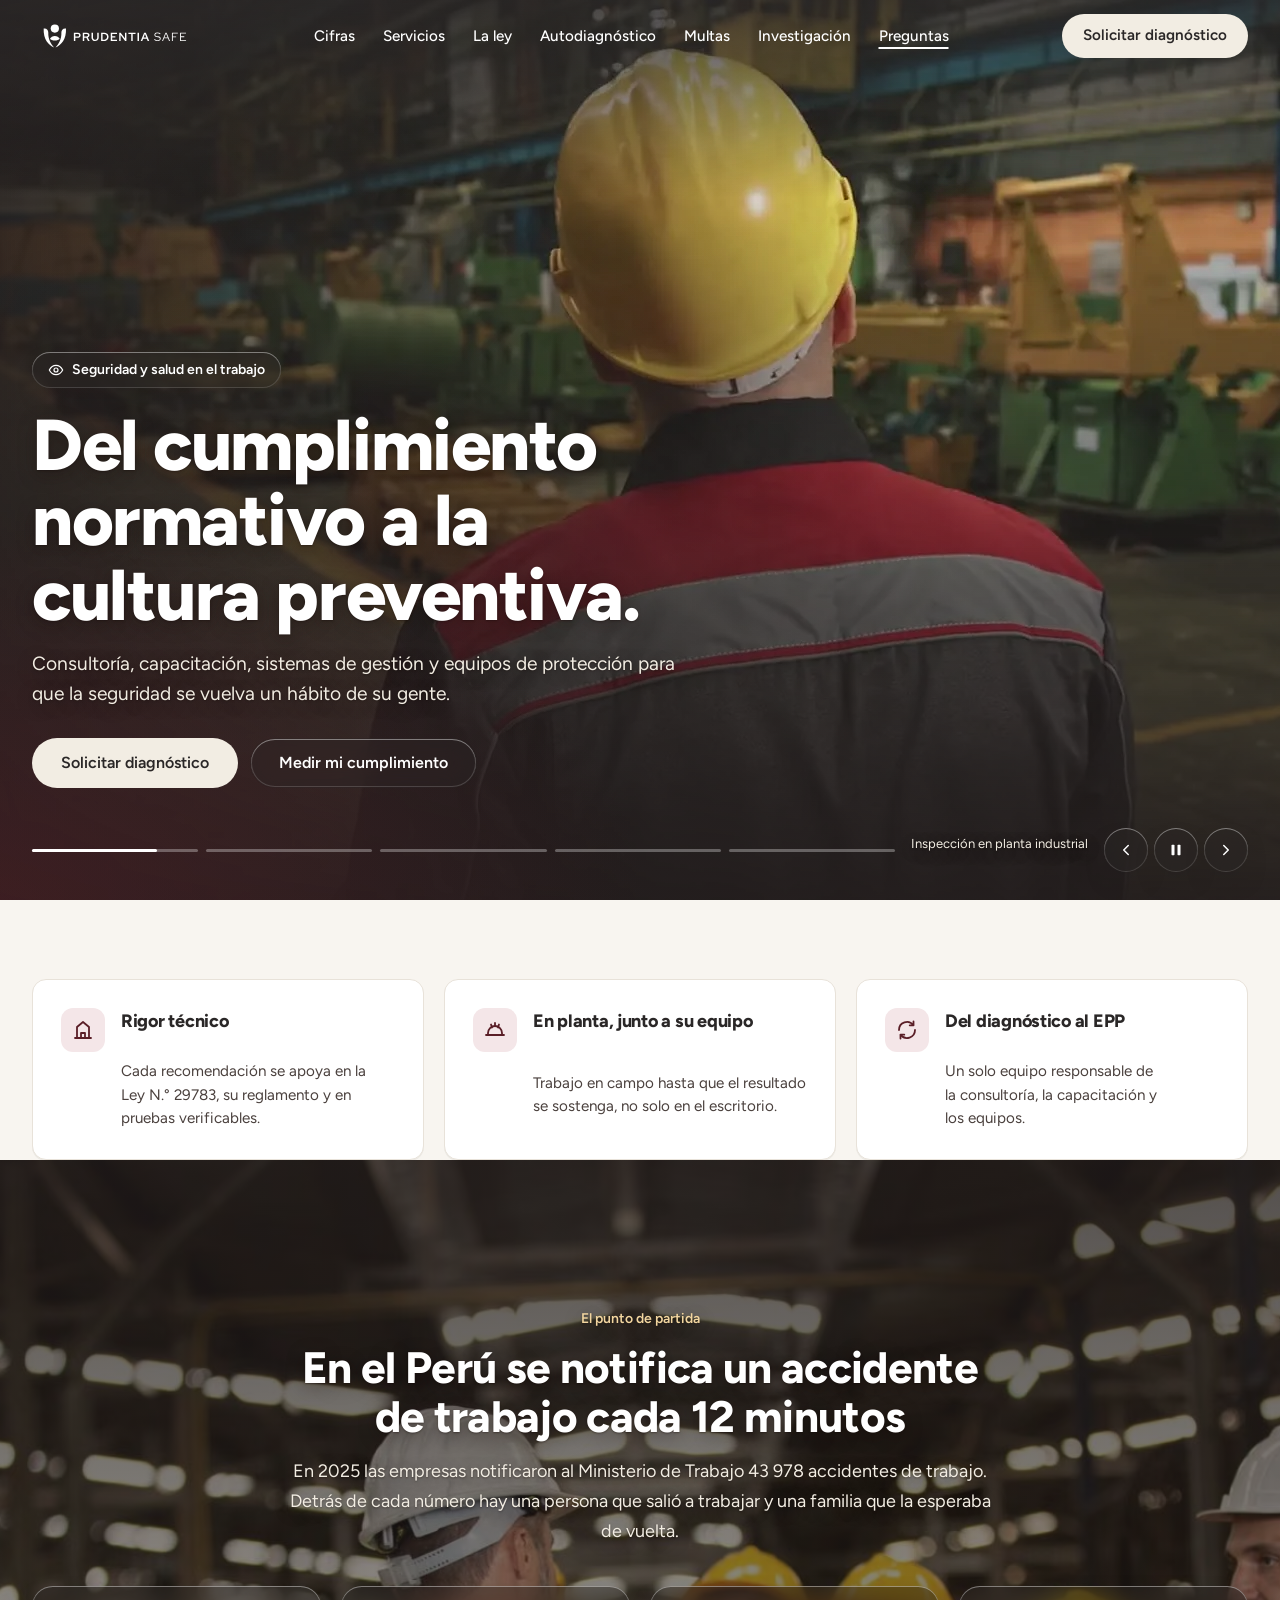
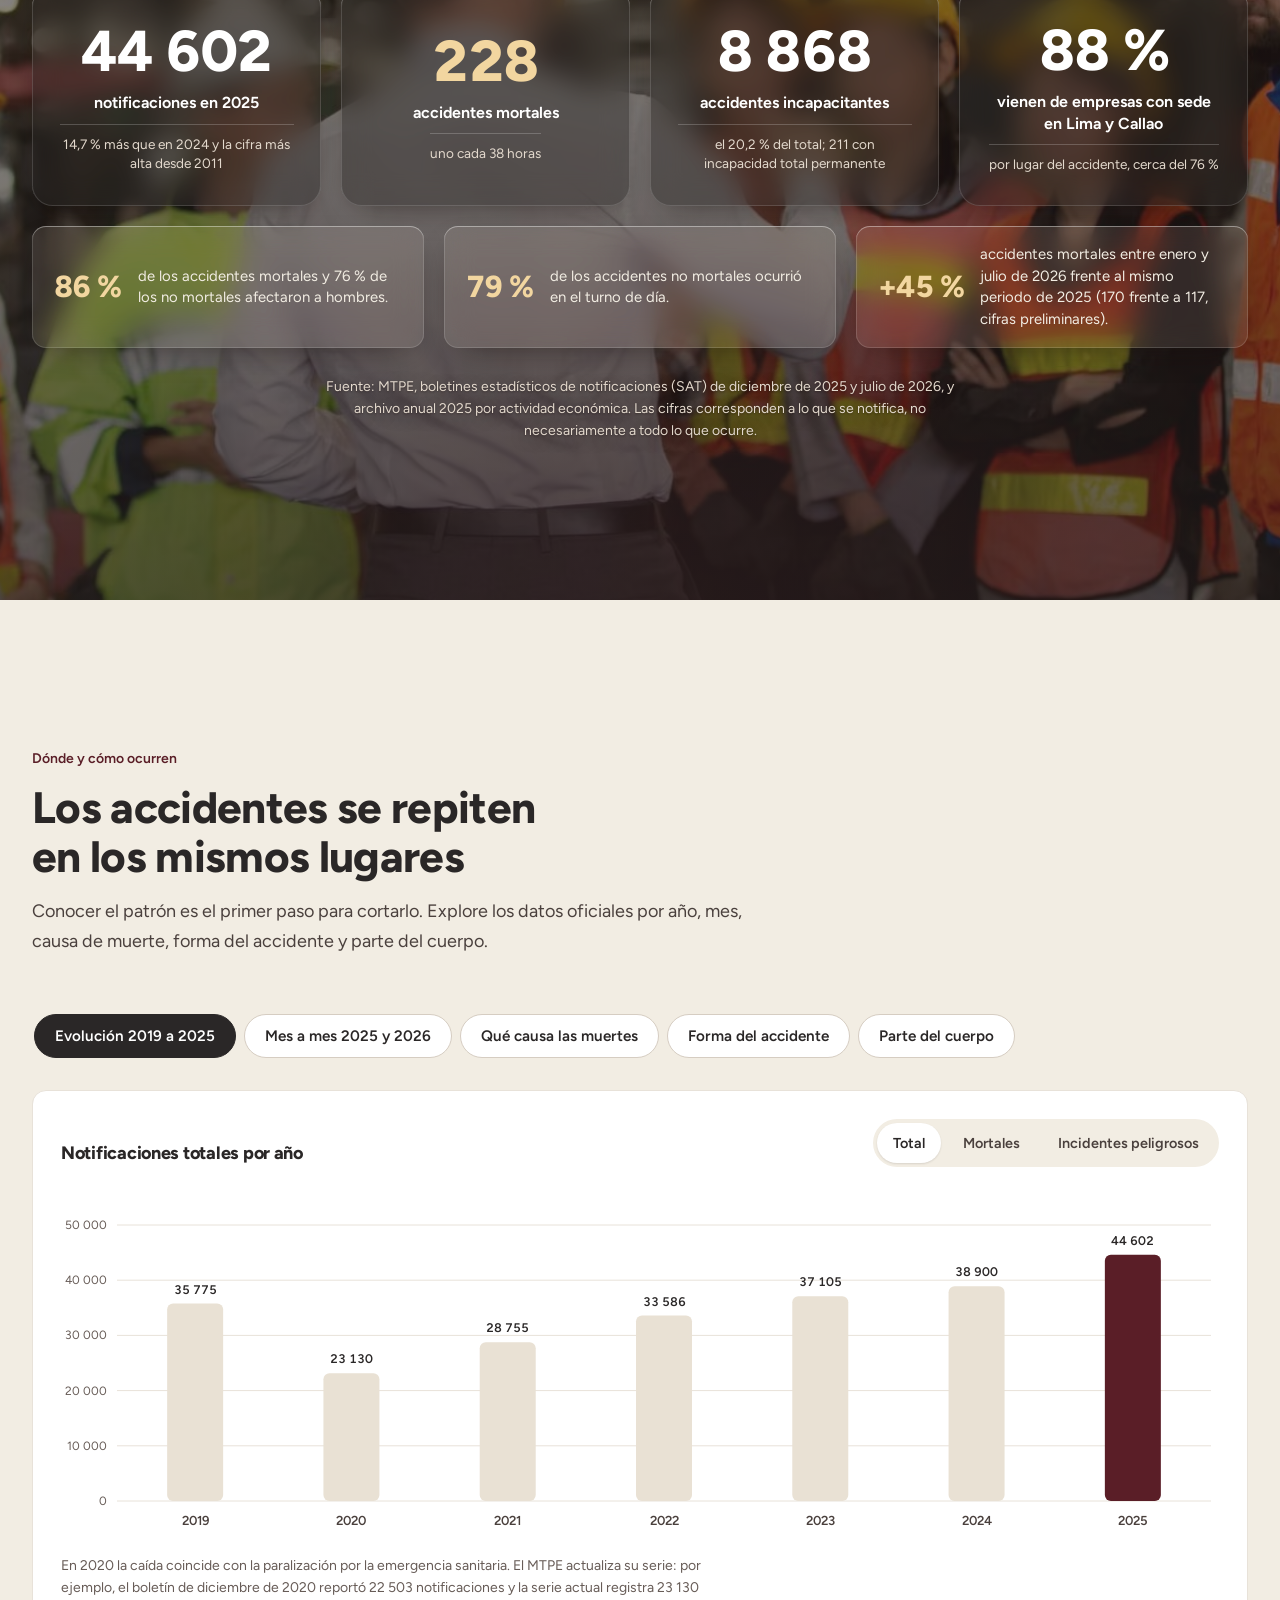
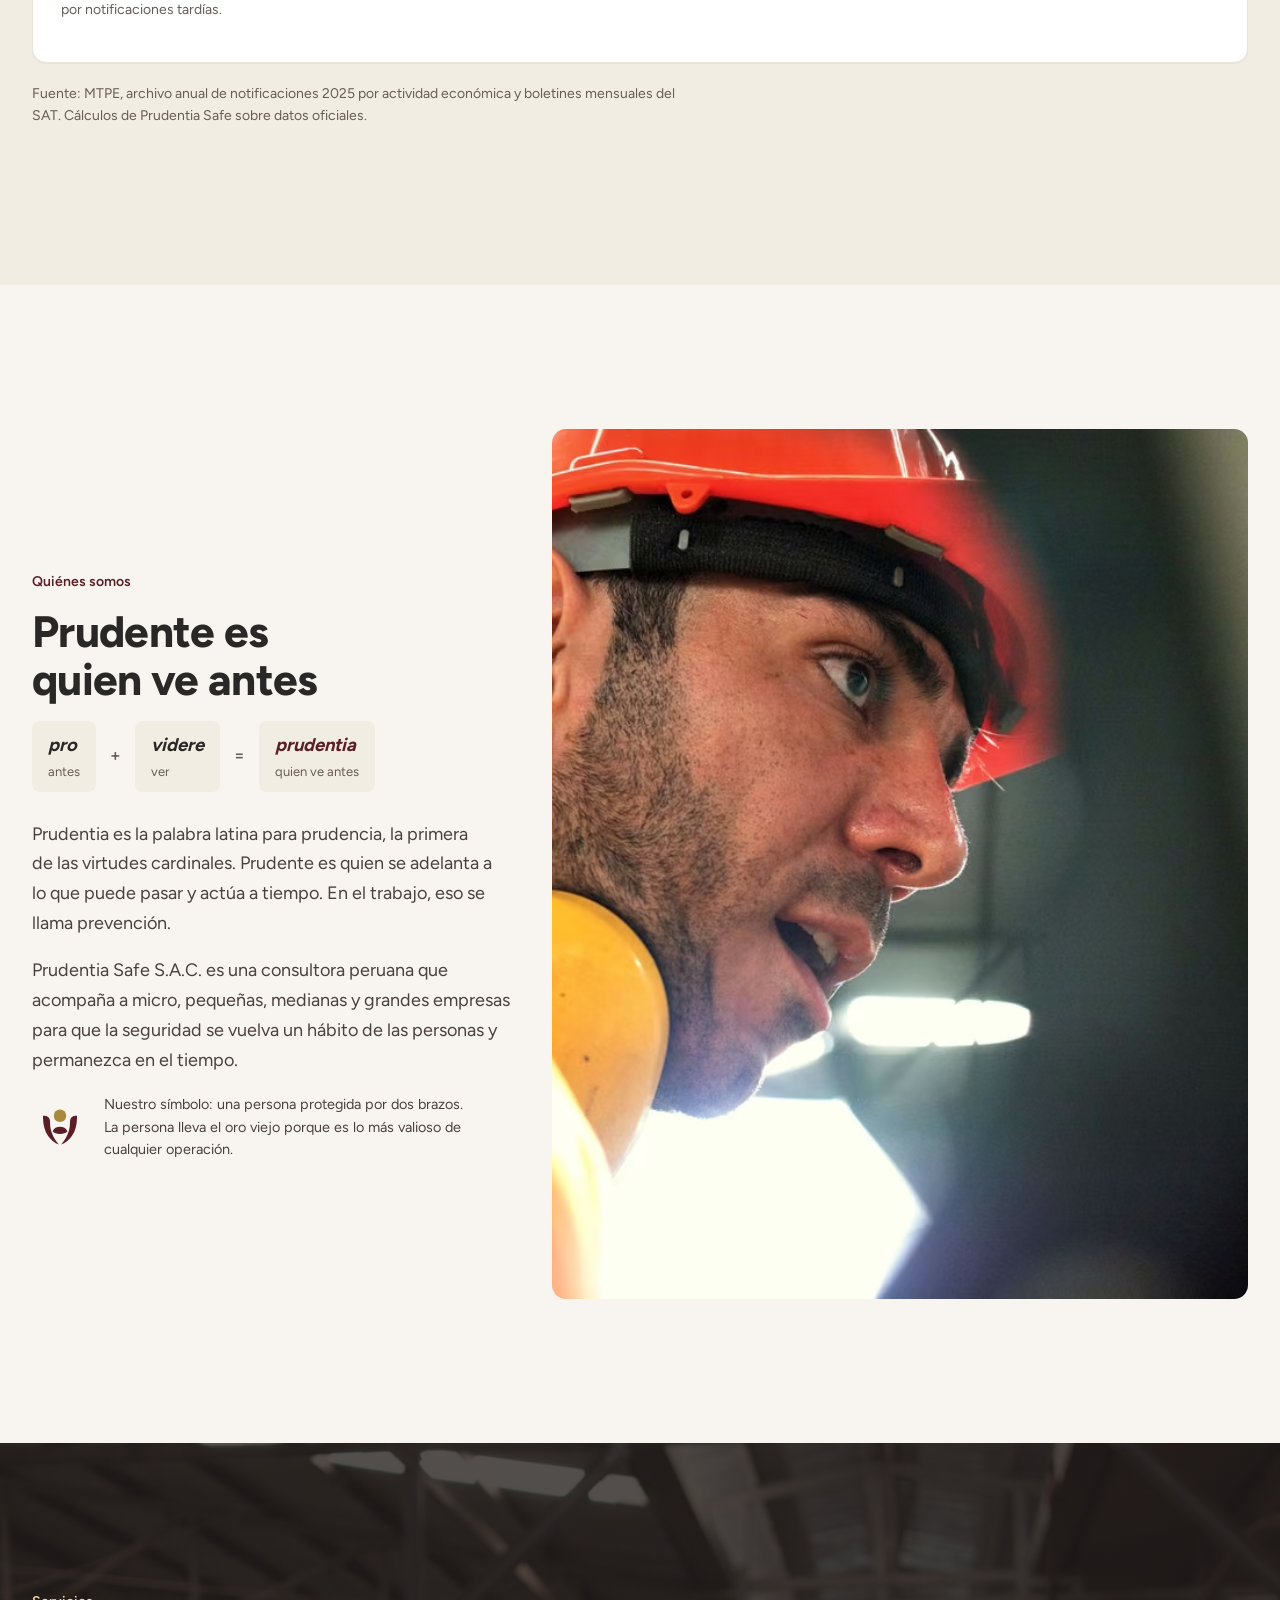
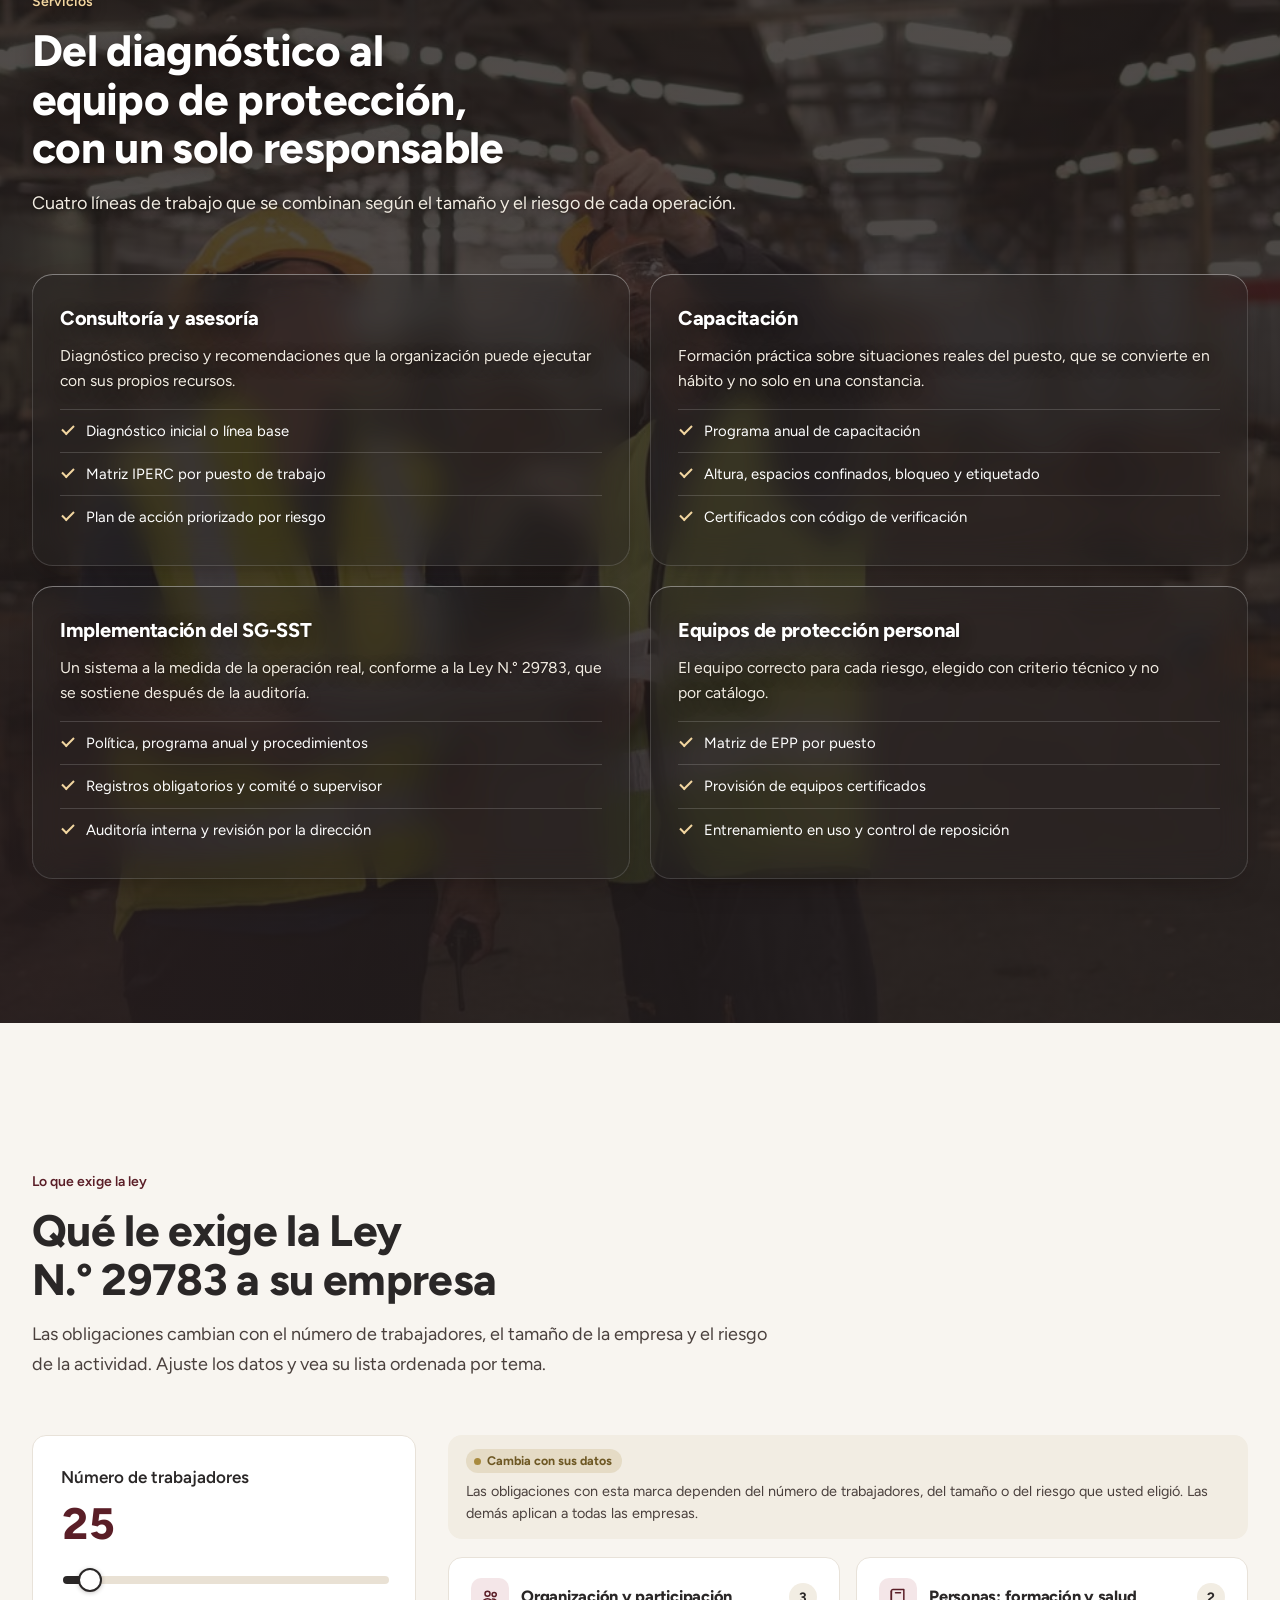
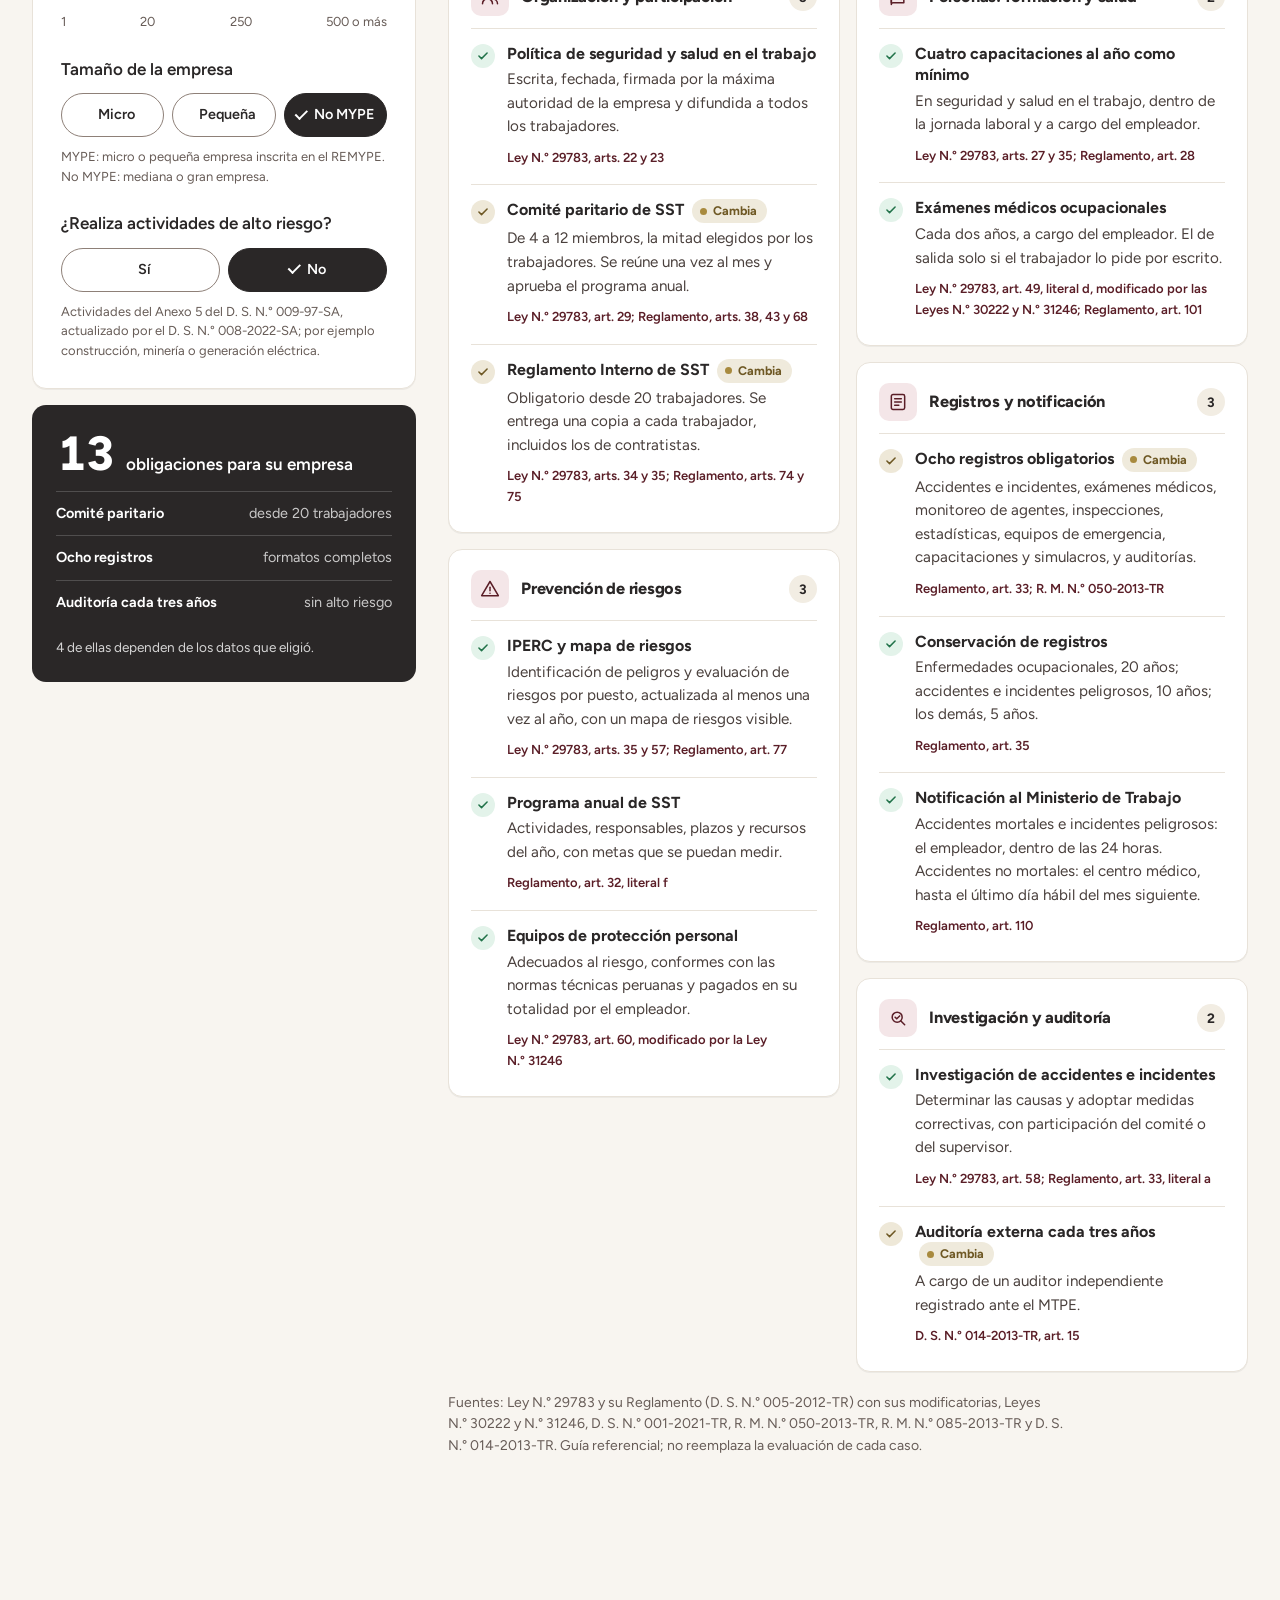
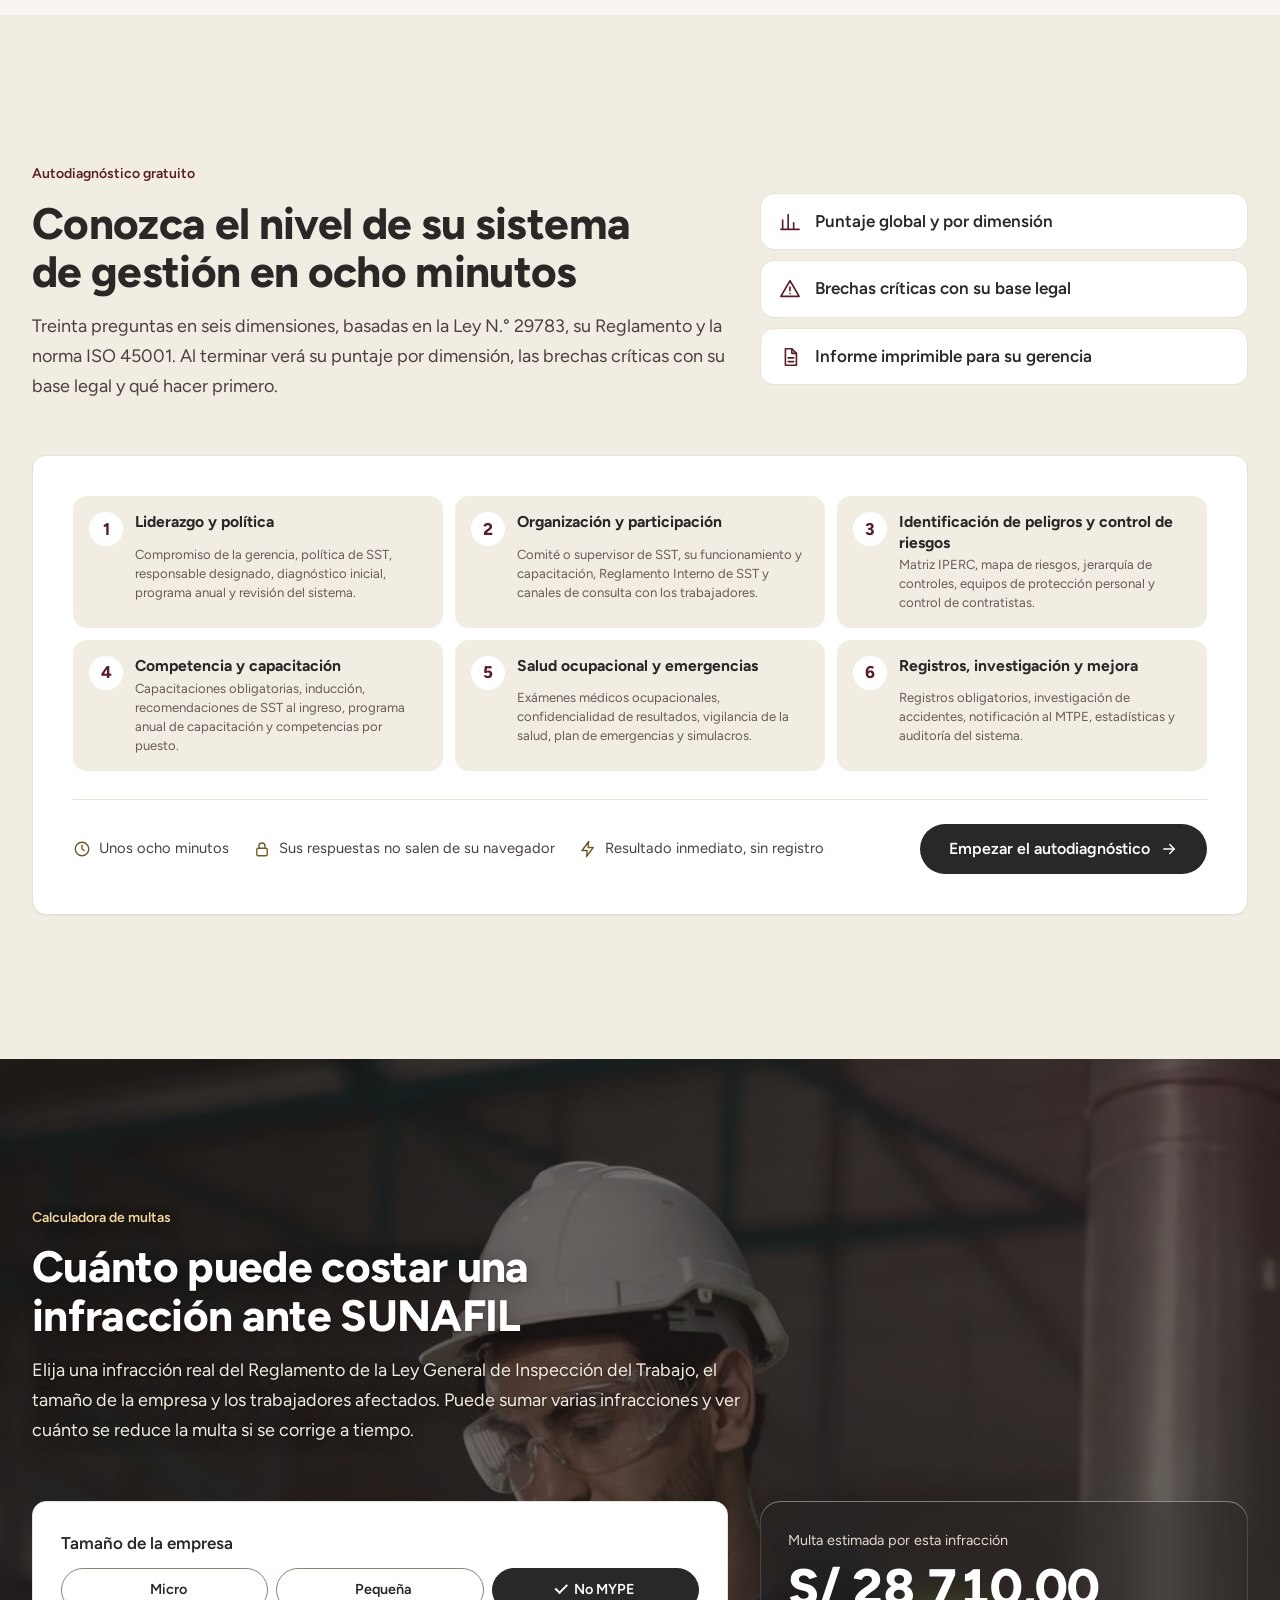
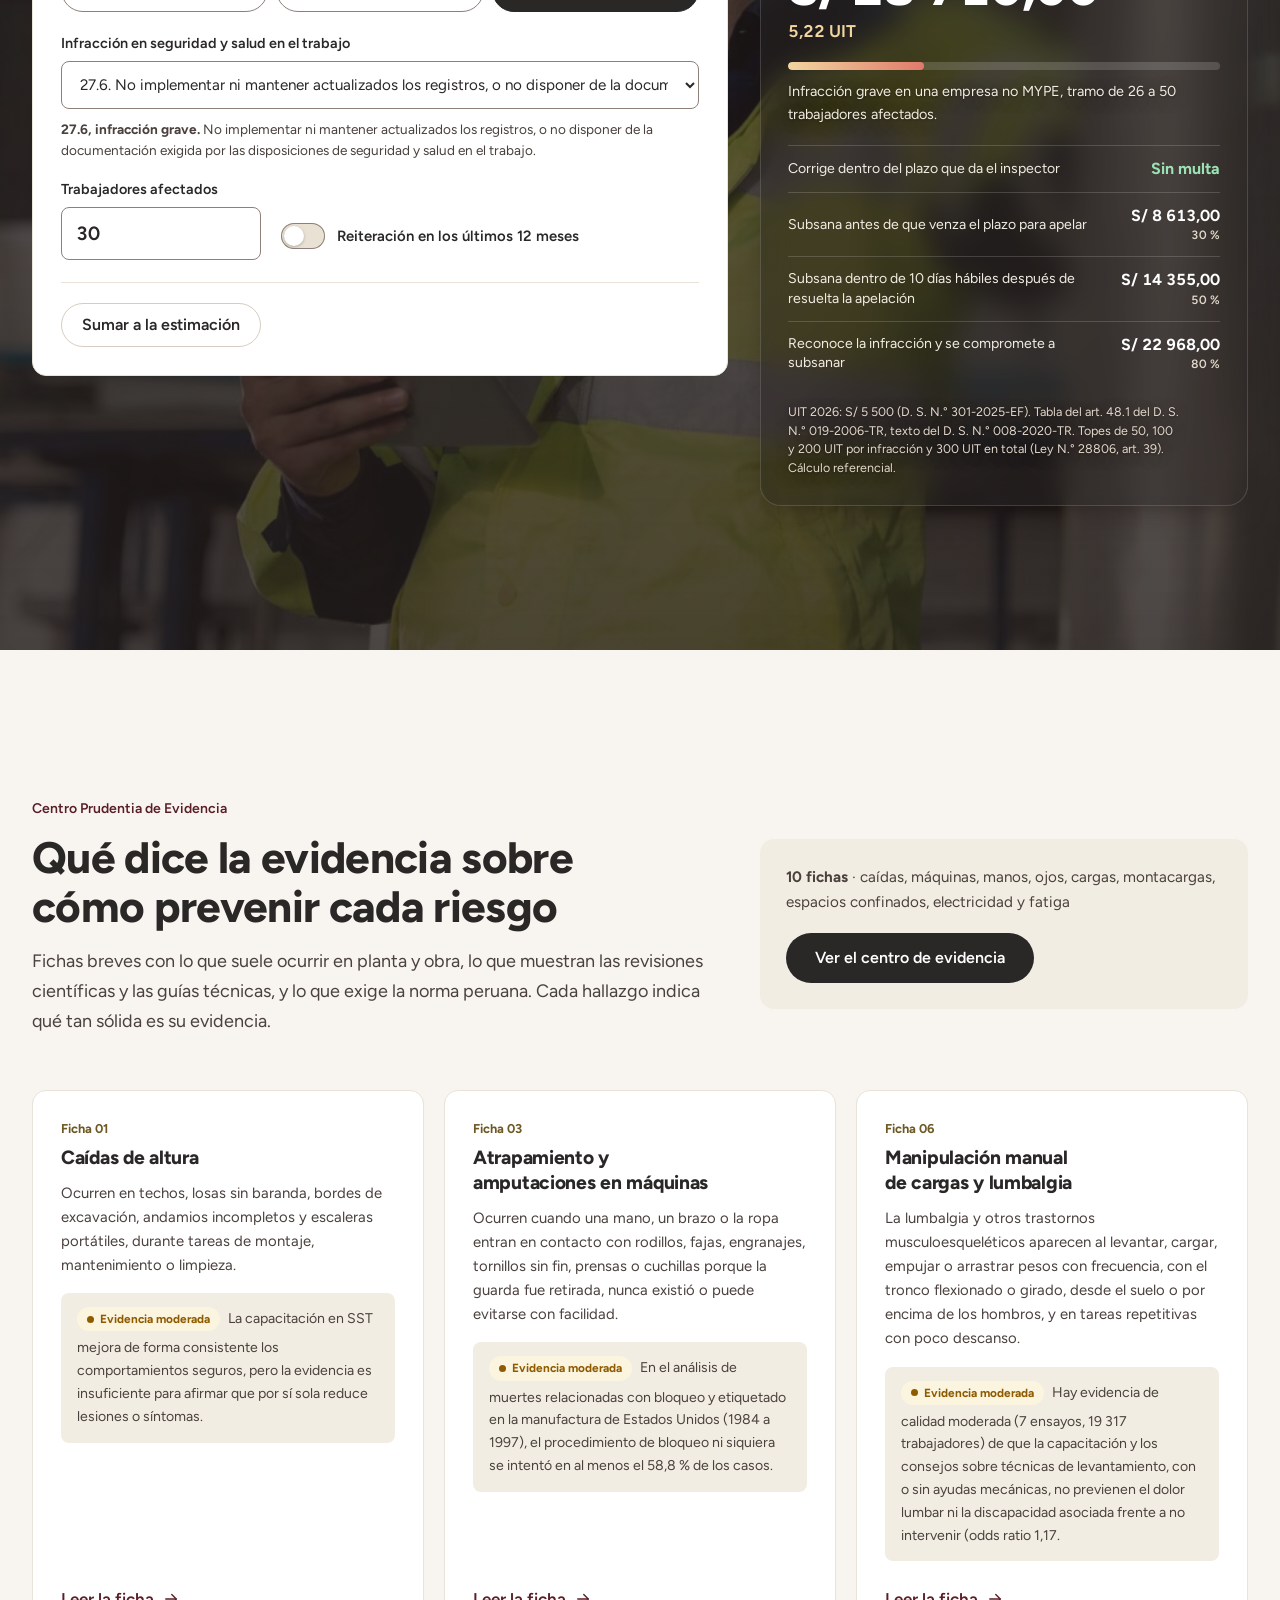
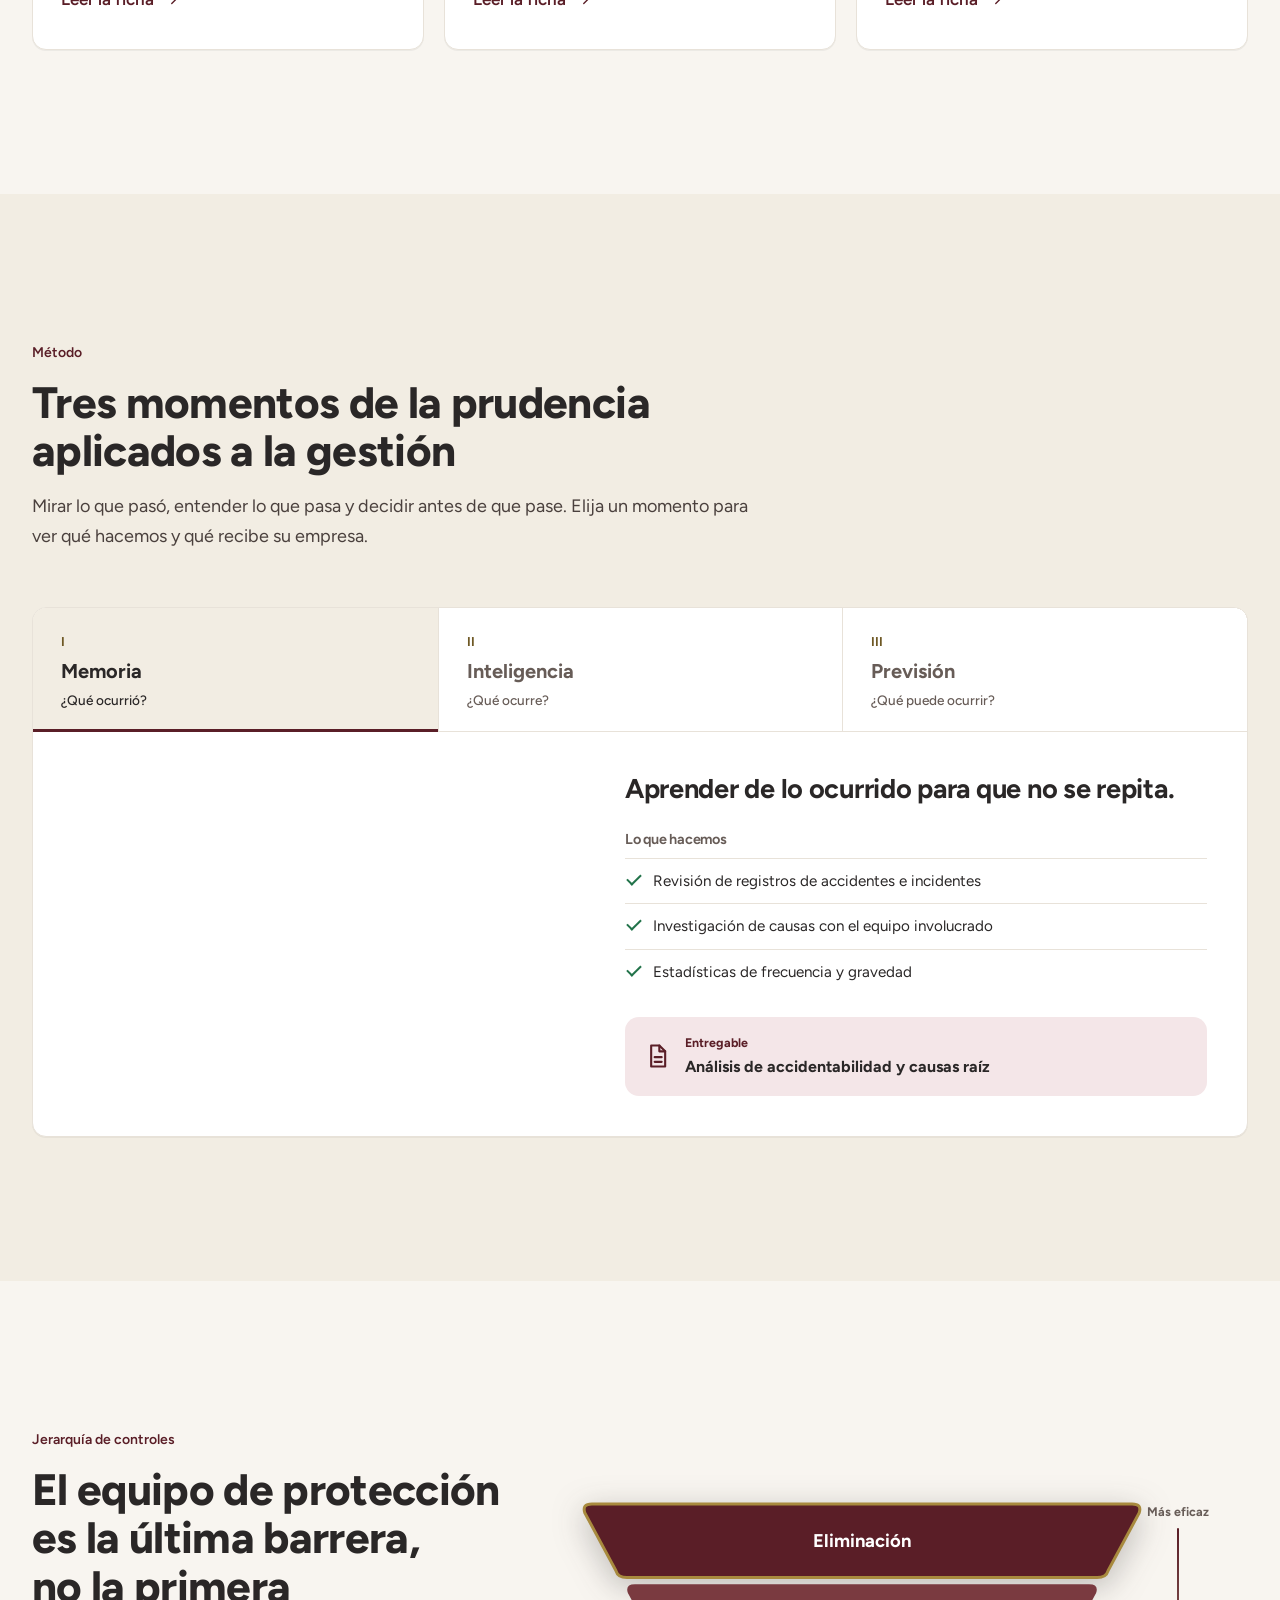
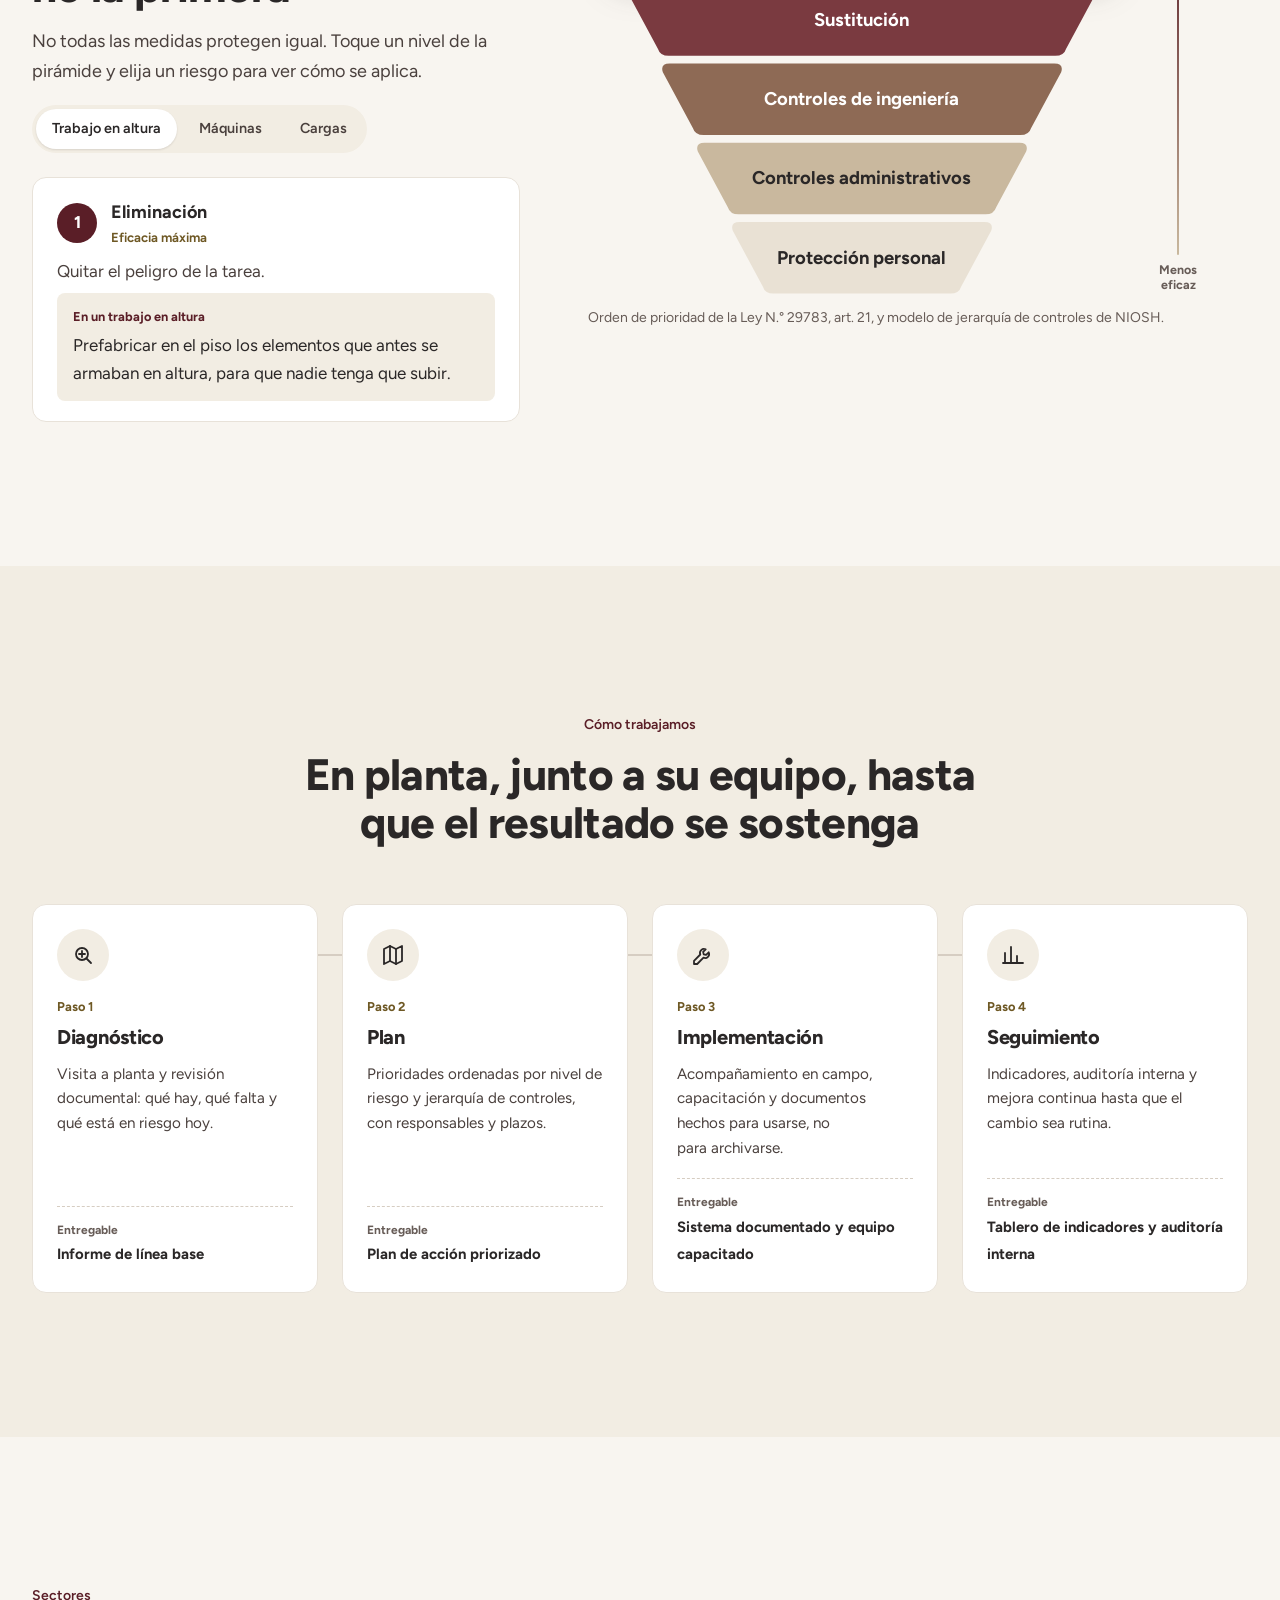
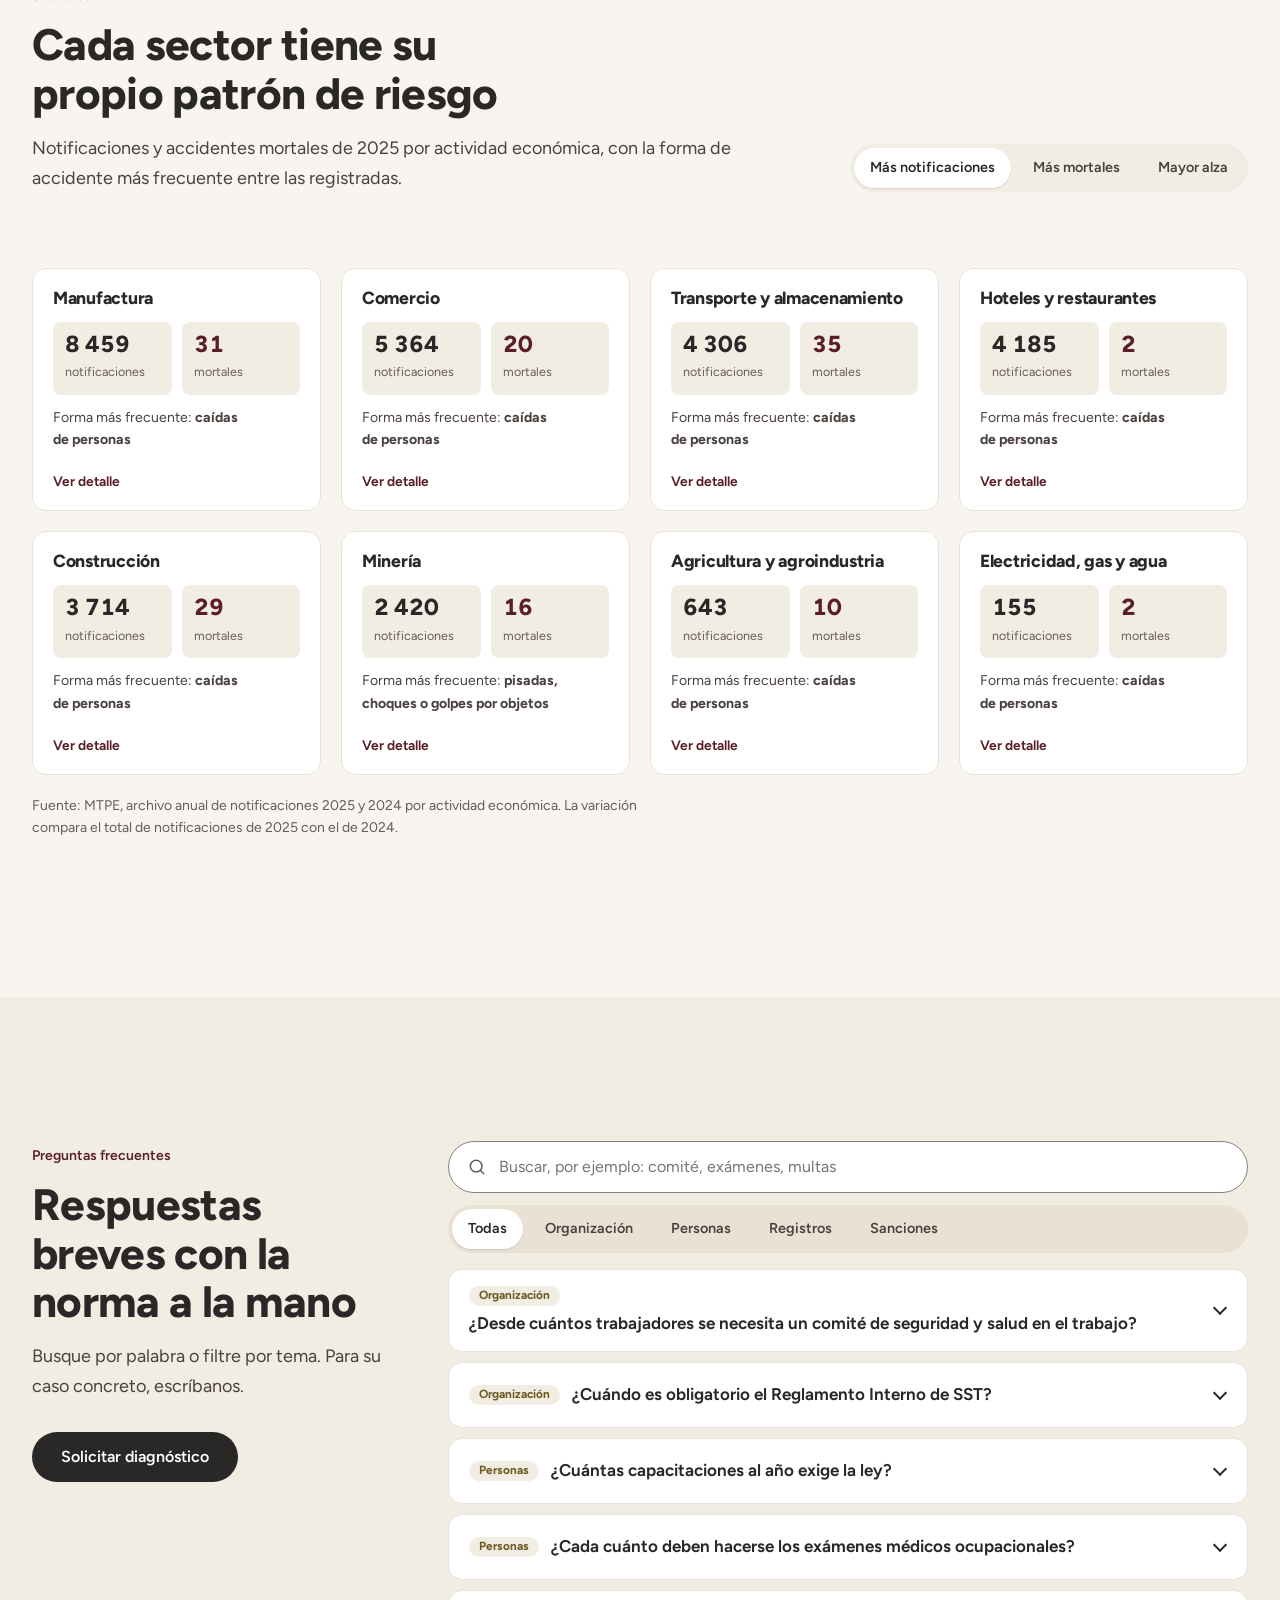
==== commit 24aa227c: "Add files via upload" ====
--- a/index.html
+++ b/index.html
@@ -18,9 +18,10 @@
   <link rel="icon" href="favicon.svg" type="image/svg+xml">
   <link rel="icon" href="favicon-32.png" sizes="32x32" type="image/png">
   <link rel="apple-touch-icon" href="apple-touch-icon.png">
+  <link rel="icon" href="icono-512.png" sizes="512x512" type="image/png">
   <link rel="preload" href="assets/fonts/figtree-latin-wght-normal.woff2" as="font" type="font/woff2" crossorigin>
   <link rel="preload" as="image" href="assets/img/supervisor-1800.webp" type="image/webp">
-  <link rel="stylesheet" href="assets/css/sitio.css?v=3">
+  <link rel="stylesheet" href="assets/css/sitio.css?v=4">
   <script>(function(){try{var t=localStorage.getItem("tema");if(t==="dark"||t==="light")document.documentElement.setAttribute("data-theme",t);}catch(e){}document.documentElement.classList.add("js");})();</script>
   <script type="application/ld+json">
   {"@context":"https://schema.org","@type":"ProfessionalService","name":"Prudentia Safe S.A.C.","slogan":"Seguridad que trasciende","url":"https://prudentiasafe.com/","logo":"https://prudentiasafe.com/assets/logos/S%C3%ADmbolo%20a%20color.svg","image":"https://prudentiasafe.com/assets/img/og-prudentia-safe.jpg","email":"contacto@prudentiasafe.com","address":{"@type":"PostalAddress","addressLocality":"Lima","addressCountry":"PE"},"areaServed":"PE"}
@@ -39,9 +40,10 @@
         <ul>
           <li><a href="#cifras">Cifras</a></li>
           <li><a href="#servicios">Servicios</a></li>
-          <li><a href="#ley">Lo que exige la ley</a></li>
+          <li><a href="#ley">La ley</a></li>
           <li><a href="#autodiagnostico">Autodiagnóstico</a></li>
           <li><a href="#multas">Multas</a></li>
+          <li><a href="investigacion.html">Investigación</a></li>
           <li><a href="#preguntas">Preguntas</a></li>
         </ul>
       </nav>
@@ -57,9 +59,10 @@
     <ul>
       <li><a href="#cifras">Cifras</a></li>
       <li><a href="#servicios">Servicios</a></li>
-      <li><a href="#ley">Lo que exige la ley</a></li>
+      <li><a href="#ley">La ley</a></li>
       <li><a href="#autodiagnostico">Autodiagnóstico</a></li>
       <li><a href="#multas">Multas</a></li>
+      <li><a href="investigacion.html">Investigación</a></li>
       <li><a href="#preguntas">Preguntas</a></li>
     </ul>
     <button class="btn btn--primario btn--bloque" type="button" data-abrir-hoja>Solicitar diagnóstico</button>
@@ -113,35 +116,45 @@
       </div>
     </section>
 
-    <section class="seccion cifras" id="cifras" aria-labelledby="t-cifras">
-      <div class="contenedor">
-        <div class="cabeza-seccion">
+
+    <section class="seccion foto-fondo foto-fondo--suave sobre-foto cifras" id="cifras" aria-labelledby="t-cifras">
+      <picture><source type="image/avif" srcset="assets/img/charla-1000.avif 1000w, assets/img/charla-1800.avif 1800w" sizes="100vw"><source type="image/webp" srcset="assets/img/charla-1000.webp 1000w, assets/img/charla-1800.webp 1800w" sizes="100vw"><img src="assets/img/charla-1000.jpg" width="1000" height="667" alt="" loading="lazy" decoding="async"></picture>
+      <div class="foto-fondo__velo" aria-hidden="true"></div>
+      <div class="contenedor">
+        <div class="cabeza-seccion cabeza-seccion--centro">
           <p class="ante">El punto de partida</p>
           <h2 class="titulo revela" id="t-cifras">En el Perú se notifica un accidente de trabajo cada 12 minutos</h2>
-          <p class="bajada revela">En 2025 las empresas notificaron al Ministerio de Trabajo 43&nbsp;978 accidentes de trabajo. Cada número es una persona que salió a trabajar y una familia que la esperaba de vuelta.</p>
-        </div>
-        <ul class="cifras__lista">
-          <li class="tarjeta cifra revela"><strong data-contar="44602">44&nbsp;602</strong><span>notificaciones en 2025, 14,7 % más que en 2024 y la cifra más alta desde 2011</span></li>
-          <li class="tarjeta cifra revela"><strong class="acento" data-contar="228">228</strong><span>accidentes mortales: uno cada 38 horas</span></li>
-          <li class="tarjeta cifra revela"><strong data-contar="494">494</strong><span>incidentes peligrosos que pudieron terminar en una tragedia</span></li>
-          <li class="tarjeta cifra revela"><strong data-contar="88" data-sufijo=" %">88 %</strong><span>de las notificaciones vienen de empresas con sede en Lima y Callao</span></li>
+          <p class="bajada revela">En 2025 las empresas notificaron al Ministerio de Trabajo 43&nbsp;978 accidentes de trabajo. Detrás de cada número hay una persona que salió a trabajar y una familia que la esperaba de vuelta.</p>
+        </div>
+        <ul class="kpis">
+          <li class="kpi vidrio revela"><strong data-contar="44602">44&nbsp;602</strong><span>notificaciones en 2025</span><small>14,7&nbsp;% más que en 2024 y la cifra más alta desde 2011</small></li>
+          <li class="kpi vidrio revela"><strong class="acento" data-contar="228">228</strong><span>accidentes mortales</span><small>uno cada 38 horas</small></li>
+          <li class="kpi vidrio revela"><strong data-contar="8868">8&nbsp;868</strong><span>accidentes incapacitantes</span><small>el 20,2&nbsp;% del total; 211 con incapacidad total permanente</small></li>
+          <li class="kpi vidrio revela"><strong data-contar="88" data-sufijo=" %">88&nbsp;%</strong><span>vienen de empresas con sede en Lima y Callao</span><small>por lugar del accidente, cerca del 76&nbsp;%</small></li>
         </ul>
-        <p class="nota">Fuente: Ministerio de Trabajo y Promoción del Empleo, boletín estadístico de notificaciones de accidentes de trabajo, incidentes peligrosos y enfermedades ocupacionales, diciembre de 2025.</p>
-      </div>
-    </section>
+        <ul class="claves">
+          <li class="vidrio revela"><b>86&nbsp;%</b><span>de los accidentes mortales y 76&nbsp;% de los no mortales afectaron a hombres.</span></li>
+          <li class="vidrio revela"><b>79&nbsp;%</b><span>de los accidentes no mortales ocurrió en el turno de día.</span></li>
+          <li class="vidrio revela"><b>+45&nbsp;%</b><span>accidentes mortales entre enero y julio de 2026 frente al mismo periodo de 2025 (170 frente a 117, cifras preliminares).</span></li>
+        </ul>
+        <p class="nota nota--centro">Fuente: MTPE, boletines estadísticos de notificaciones (SAT) de diciembre de 2025 y julio de 2026, y archivo anual 2025 por actividad económica. Las cifras corresponden a lo que se notifica, no necesariamente a todo lo que ocurre.</p>
+      </div>
+    </section>
+
 
     <section class="seccion seccion--2" id="datos" aria-labelledby="t-datos">
       <div class="contenedor">
         <div class="cabeza-seccion">
           <p class="ante">Dónde y cómo ocurren</p>
           <h2 class="titulo revela" id="t-datos">Los accidentes se repiten en los mismos lugares</h2>
-          <p class="bajada revela">Conocer el patrón es el primer paso para cortarlo. Explore los datos oficiales por año, sector, forma del accidente y parte del cuerpo.</p>
+          <p class="bajada revela">Conocer el patrón es el primer paso para cortarlo. Explore los datos oficiales por año, mes, causa de muerte, forma del accidente y parte del cuerpo.</p>
         </div>
         <div class="pestanas" role="tablist" aria-label="Vista de los datos">
           <button type="button" role="tab" id="p-anual" aria-controls="v-anual" aria-selected="true">Evolución 2019 a 2025</button>
-          <button type="button" role="tab" id="p-sector" aria-controls="v-sector" aria-selected="false" tabindex="-1">Por sector</button>
-          <button type="button" role="tab" id="p-forma" aria-controls="v-forma" aria-selected="false" tabindex="-1">Por forma del accidente</button>
-          <button type="button" role="tab" id="p-cuerpo" aria-controls="v-cuerpo" aria-selected="false" tabindex="-1">Por parte del cuerpo</button>
+          <button type="button" role="tab" id="p-mes" aria-controls="v-mes" aria-selected="false" tabindex="-1">Mes a mes 2025 y 2026</button>
+          <button type="button" role="tab" id="p-muertes" aria-controls="v-muertes" aria-selected="false" tabindex="-1">Qué causa las muertes</button>
+          <button type="button" role="tab" id="p-forma" aria-controls="v-forma" aria-selected="false" tabindex="-1">Forma del accidente</button>
+          <button type="button" role="tab" id="p-cuerpo" aria-controls="v-cuerpo" aria-selected="false" tabindex="-1">Parte del cuerpo</button>
         </div>
 
         <div class="panel tarjeta" id="v-anual" role="tabpanel" aria-labelledby="p-anual">
@@ -154,34 +167,52 @@
             </div>
           </div>
           <div class="grafico__lienzo" id="grafico"></div>
-          <p class="nota">En 2020 la caída coincide con la paralización de actividades por la emergencia sanitaria. Las cifras corresponden a lo que las empresas notifican; el MTPE actualiza su serie histórica.</p>
-        </div>
-
-        <div class="panel tarjeta" id="v-sector" role="tabpanel" aria-labelledby="p-sector" hidden>
+          <p class="nota">En 2020 la caída coincide con la paralización por la emergencia sanitaria. El MTPE actualiza su serie: por ejemplo, el boletín de diciembre de 2020 reportó 22&nbsp;503 notificaciones y la serie actual registra 23&nbsp;130 por notificaciones tardías.</p>
+        </div>
+
+        <div class="panel tarjeta" id="v-mes" role="tabpanel" aria-labelledby="p-mes" hidden>
+          <div class="grafico__cab">
+            <h3 id="mes-titulo">Notificaciones por mes</h3>
+            <div class="pastillas" role="group" aria-label="Serie mensual">
+              <button type="button" aria-pressed="true" data-mserie="total">Total</button>
+              <button type="button" aria-pressed="false" data-mserie="mortales">Mortales</button>
+            </div>
+          </div>
+          <div class="leyenda" aria-hidden="true"><span class="l-2025">2025</span><span class="l-2026">2026 (enero a julio, preliminar)</span></div>
+          <div class="grafico__lienzo" id="grafico-mes"></div>
+          <p class="nota">El pico de 2025 fue octubre, con 4&nbsp;101 notificaciones y 28 accidentes mortales. De enero a julio de 2026 se notificaron 27&nbsp;390 casos, 7&nbsp;% más que en el mismo periodo de 2025. El último boletín publicado es el de julio de 2026.</p>
+        </div>
+
+        <div class="panel tarjeta" id="v-muertes" role="tabpanel" aria-labelledby="p-muertes" hidden>
           <div class="panel__dos">
             <div>
-              <div class="pastillas" role="group" aria-label="Tipo de notificación">
-                <button type="button" aria-pressed="true" data-sector="total">Todas las notificaciones</button>
-                <button type="button" aria-pressed="false" data-sector="mortales">Solo mortales</button>
-              </div>
-              <ol class="barras" id="barras-sector"></ol>
-            </div>
-            <figure>
-              <div class="foto-redonda"><picture><source type="image/avif" srcset="assets/img/montacargas-1000.avif 1000w, assets/img/montacargas-1800.avif 1800w" sizes="(min-width: 1024px) 40vw, 100vw"><source type="image/webp" srcset="assets/img/montacargas-1000.webp 1000w, assets/img/montacargas-1800.webp 1800w" sizes="(min-width: 1024px) 40vw, 100vw"><img src="assets/img/montacargas-1000.jpg" width="1000" height="667" alt="Operario con lentes de seguridad conduce un montacargas en un almacén" loading="lazy" decoding="async"></picture></div>
-              <figcaption>Manufactura reúne casi una de cada cinco notificaciones. En los accidentes mortales lidera el transporte y almacenamiento, donde un error con un vehículo o una carga suele ser irreversible.</figcaption>
-            </figure>
+              <h3 class="panel__t">228 accidentes mortales en 2025, según la forma del accidente</h3>
+              <ol class="barras" id="barras-muertes"></ol>
+              <p class="nota">Porcentajes sobre los 142 mortales con forma registrada; otros 86 no tienen forma clasificada.</p>
+            </div>
+            <div class="destacado">
+              <strong>45 de 60</strong>
+              <p>muertes por caídas de personas fueron caídas a distinto nivel, desde altura o en profundidad.</p>
+              <strong>54</strong>
+              <p>muertes tuvieron como agente a medios de transporte y de manutención, el agente identificado más frecuente.</p>
+              <strong>52 de 228</strong>
+              <p>accidentes mortales ocurrieron en Lima Metropolitana: la mayoría ocurre fuera de la capital.</p>
+            </div>
           </div>
         </div>
 
         <div class="panel tarjeta" id="v-forma" role="tabpanel" aria-labelledby="p-forma" hidden>
           <div class="panel__dos">
-            <ol class="barras" id="barras-forma"></ol>
+            <div>
+              <h3 class="panel__t">Accidentes no mortales de 2025 según la forma del accidente</h3>
+              <ol class="barras" id="barras-forma"></ol>
+            </div>
             <figure>
               <div class="foto-redonda"><picture><source type="image/avif" srcset="assets/img/altura-1000.avif 1000w, assets/img/altura-1800.avif 1800w" sizes="(min-width: 1024px) 40vw, 100vw"><source type="image/webp" srcset="assets/img/altura-1000.webp 1000w, assets/img/altura-1800.webp 1800w" sizes="(min-width: 1024px) 40vw, 100vw"><img src="assets/img/altura-1000.jpg" width="1000" height="667" alt="Dos trabajadores con arnés y línea de vida caminan sobre una cubierta" loading="lazy" decoding="async"></picture></div>
-              <figcaption>Las caídas de personas encabezan la lista: casi un tercio de los accidentes no mortales con forma registrada. La mayoría se previene con orden, iluminación y protección en los bordes.</figcaption>
+              <figcaption>Las caídas de personas encabezan la lista: casi un tercio de los accidentes no mortales con forma registrada. De ellas, 2&nbsp;677 fueron caídas a distinto nivel y 5&nbsp;096 al mismo nivel.</figcaption>
             </figure>
           </div>
-          <p class="nota">Porcentajes sobre los 24&nbsp;594 accidentes no mortales con forma registrada en 2025. Otros 19&nbsp;156 figuran sin clasificar por falta de datos.</p>
+          <p class="nota">Porcentajes sobre los 24&nbsp;594 accidentes no mortales con forma registrada en 2025. Otros 19&nbsp;156 (43,8&nbsp;%) figuran sin clasificar por falta de datos.</p>
         </div>
 
         <div class="panel tarjeta" id="v-cuerpo" role="tabpanel" aria-labelledby="p-cuerpo" hidden>
@@ -192,9 +223,9 @@
             <div class="cuerpo__panel" id="cuerpo-panel" aria-live="polite"></div>
             <div class="cuerpo__lista" id="cuerpo-lista" role="group" aria-label="Partes del cuerpo"></div>
           </div>
-          <p class="nota">Porcentajes sobre los 43&nbsp;750 accidentes no mortales de 2025. Las lesiones en ubicaciones múltiples suman 6,8 % y no se muestran en la figura.</p>
-        </div>
-        <p class="nota" style="margin-top:20px">Elaboración propia con base en los boletines mensuales de notificaciones del MTPE, enero a diciembre de 2025.</p>
+          <p class="nota">Porcentajes sobre los 43&nbsp;750 accidentes no mortales de 2025. La categoría oficial de cabeza incluye ubicaciones múltiples en la cabeza; las lesiones en varias partes del cuerpo suman 6,8&nbsp;% y no se muestran en la figura.</p>
+        </div>
+        <p class="nota" style="margin-top:20px">Fuente: MTPE, archivo anual de notificaciones 2025 por actividad económica y boletines mensuales del SAT. Cálculos de Prudentia Safe sobre datos oficiales.</p>
       </div>
     </section>
 
@@ -237,203 +268,280 @@
       </div>
     </section>
 
+
     <section class="seccion" id="ley" aria-labelledby="t-ley">
       <div class="contenedor">
         <div class="cabeza-seccion">
           <p class="ante">Lo que exige la ley</p>
           <h2 class="titulo revela" id="t-ley">Qué le exige la Ley N.&#8288;°&nbsp;29783 a su empresa</h2>
-          <p class="bajada revela">Las obligaciones cambian con el número de trabajadores, el tamaño de la empresa y el riesgo de la actividad. Ajuste los datos y la lista se actualiza.</p>
+          <p class="bajada revela">Las obligaciones cambian con el número de trabajadores, el tamaño de la empresa y el riesgo de la actividad. Ajuste los datos y vea su lista ordenada por tema.</p>
         </div>
         <div class="rejilla">
-          <form class="r-4 tarjeta mandos" id="ley-form" onsubmit="return false" aria-label="Datos de su empresa">
-            <div class="mando">
-              <label for="ley-n">Número de trabajadores</label>
-              <output id="ley-n-v" for="ley-n" class="tnum">25</output>
-              <input type="range" id="ley-n" min="1" max="500" value="25" step="1">
-              <div class="escala" aria-hidden="true"><span>1</span><span>250</span><span>500 o más</span></div>
-            </div>
-            <fieldset class="mando">
+          <div class="r-4 ley__lado">
+            <form class="tarjeta mandos" id="ley-form" onsubmit="return false" aria-label="Datos de su empresa">
+              <div class="mando">
+                <label for="ley-n">Número de trabajadores</label>
+                <output id="ley-n-v" for="ley-n" class="tnum">25</output>
+                <input type="range" id="ley-n" min="1" max="500" value="25" step="1">
+                <div class="escala" aria-hidden="true"><span>1</span><span>20</span><span>250</span><span>500 o más</span></div>
+              </div>
+              <fieldset class="mando">
+                <legend>Tamaño de la empresa</legend>
+                <div class="chips">
+                  <label><input type="radio" name="ley-t" value="micro"><span>Micro</span></label>
+                  <label><input type="radio" name="ley-t" value="pequena"><span>Pequeña</span></label>
+                  <label><input type="radio" name="ley-t" value="nomype" checked><span>No MYPE</span></label>
+                </div>
+                <p class="ayuda">MYPE: micro o pequeña empresa inscrita en el REMYPE. No MYPE: mediana o gran empresa.</p>
+              </fieldset>
+              <fieldset class="mando">
+                <legend>¿Realiza actividades de alto riesgo?</legend>
+                <div class="chips">
+                  <label><input type="radio" name="ley-r" value="si"><span>Sí</span></label>
+                  <label><input type="radio" name="ley-r" value="no" checked><span>No</span></label>
+                </div>
+                <p class="ayuda">Actividades del Anexo 5 del D. S. N.&#8288;°&nbsp;009-97-SA, actualizado por el D. S. N.&#8288;°&nbsp;008-2022-SA; por ejemplo construcción, minería o generación eléctrica.</p>
+              </fieldset>
+            </form>
+            <div class="resumen-ley" id="resumen-ley" aria-live="polite"></div>
+          </div>
+          <div class="r-8">
+            <div class="leyenda-ley"><span class="marca-cambia">Cambia con sus datos</span> Las obligaciones con esta marca dependen del número de trabajadores, del tamaño o del riesgo que usted eligió. Las demás aplican a todas las empresas.</div>
+            <div class="grupos-ley" id="obligaciones" aria-live="polite"></div>
+            <p class="nota" style="margin-top:20px">Fuentes: Ley N.&#8288;°&nbsp;29783 y su Reglamento (D. S. N.&#8288;°&nbsp;005-2012-TR) con sus modificatorias, Leyes N.&#8288;°&nbsp;30222 y N.&#8288;°&nbsp;31246, D. S. N.&#8288;°&nbsp;001-2021-TR, R. M. N.&#8288;°&nbsp;050-2013-TR, R. M. N.&#8288;°&nbsp;085-2013-TR y D. S. N.&#8288;°&nbsp;014-2013-TR. Guía referencial; no reemplaza la evaluación de cada caso.</p>
+          </div>
+        </div>
+      </div>
+    </section>
+
+
+    <section class="seccion seccion--2" id="autodiagnostico" aria-labelledby="t-auto">
+      <div class="contenedor">
+        <div class="rejilla rejilla--centro auto__cab">
+          <div class="r-7">
+            <p class="ante">Autodiagnóstico gratuito</p>
+            <h2 class="titulo revela" id="t-auto">Conozca el nivel de su sistema de gestión en ocho minutos</h2>
+            <p class="bajada revela">Treinta preguntas en seis dimensiones, basadas en la Ley N.&#8288;°&nbsp;29783, su Reglamento y la norma ISO 45001. Al terminar verá su puntaje por dimensión, las brechas críticas con su base legal y qué hacer primero.</p>
+          </div>
+          <ul class="r-5 auto__beneficios revela">
+            <li><svg viewBox="0 0 24 24" aria-hidden="true" fill="none" stroke="currentColor" stroke-width="1.8" stroke-linecap="round" stroke-linejoin="round"><path d="M4 20V10M10 20V4M16 20v-7M22 20H2"/></svg><span>Puntaje global y por dimensión</span></li>
+            <li><svg viewBox="0 0 24 24" aria-hidden="true" fill="none" stroke="currentColor" stroke-width="1.8" stroke-linecap="round" stroke-linejoin="round"><path d="M12 3 2 20h20z"/><path d="M12 10v4"/><path d="M12 17h.01"/></svg><span>Brechas críticas con su base legal</span></li>
+            <li><svg viewBox="0 0 24 24" aria-hidden="true" fill="none" stroke="currentColor" stroke-width="1.8" stroke-linecap="round" stroke-linejoin="round"><path d="M7 3h7l5 5v13H7z"/><path d="M14 3v5h5"/><path d="M10 13h6M10 17h6"/></svg><span>Informe imprimible para su gerencia</span></li>
+          </ul>
+        </div>
+        <div class="tarjeta auto" id="auto" aria-live="polite"></div>
+      </div>
+    </section>
+
+
+    <section class="seccion foto-fondo sobre-foto multas" id="multas" aria-labelledby="t-calc">
+      <picture><source type="image/avif" srcset="assets/img/inspeccion-1000.avif 1000w, assets/img/inspeccion-1800.avif 1800w" sizes="100vw"><source type="image/webp" srcset="assets/img/inspeccion-1000.webp 1000w, assets/img/inspeccion-1800.webp 1800w" sizes="100vw"><img src="assets/img/inspeccion-1000.jpg" width="1000" height="667" alt="" loading="lazy" decoding="async"></picture>
+      <div class="foto-fondo__velo" aria-hidden="true"></div>
+      <div class="contenedor">
+        <div class="cabeza-seccion">
+          <p class="ante">Calculadora de multas</p>
+          <h2 class="titulo revela" id="t-calc">Cuánto puede costar una infracción ante SUNAFIL</h2>
+          <p class="bajada revela">Elija una infracción real del Reglamento de la Ley General de Inspección del Trabajo, el tamaño de la empresa y los trabajadores afectados. Puede sumar varias infracciones y ver cuánto se reduce la multa si se corrige a tiempo.</p>
+        </div>
+        <div class="rejilla calc-rejilla">
+          <form class="r-7 tarjeta calc" id="calc-form" onsubmit="return false" aria-label="Calculadora de multas">
+            <fieldset>
               <legend>Tamaño de la empresa</legend>
               <div class="chips">
-                <label><input type="radio" name="ley-t" value="micro"><span>Micro</span></label>
-                <label><input type="radio" name="ley-t" value="pequena"><span>Pequeña</span></label>
-                <label><input type="radio" name="ley-t" value="nomype" checked><span>No MYPE</span></label>
+                <label><input type="radio" name="c-t" value="micro"><span>Micro</span></label>
+                <label><input type="radio" name="c-t" value="pequena"><span>Pequeña</span></label>
+                <label><input type="radio" name="c-t" value="nomype" checked><span>No MYPE</span></label>
               </div>
-              <p class="ayuda">MYPE: micro y pequeña empresa inscrita en el REMYPE. No MYPE: mediana o gran empresa.</p>
             </fieldset>
-            <fieldset class="mando">
-              <legend>¿Realiza actividades de alto riesgo?</legend>
-              <div class="chips">
-                <label><input type="radio" name="ley-r" value="si"><span>Sí</span></label>
-                <label><input type="radio" name="ley-r" value="no" checked><span>No</span></label>
+            <div class="campo">
+              <label for="c-inf">Infracción en seguridad y salud en el trabajo</label>
+              <select id="c-inf"></select>
+              <p class="ayuda" id="c-inf-texto"></p>
+            </div>
+            <div class="calc__fila">
+              <div class="campo">
+                <label for="c-n" id="c-n-et">Trabajadores afectados</label>
+                <input type="number" id="c-n" min="1" max="20000" value="30" inputmode="numeric">
               </div>
-              <p class="ayuda">Por ejemplo construcción, minería o trabajos en altura, según el Anexo 5 del D. S. N.&#8288;°&nbsp;009-97-SA.</p>
-            </fieldset>
+              <label class="interruptor"><input type="checkbox" id="c-rei"><span></span>Reiteración en los últimos 12 meses</label>
+            </div>
+            <p class="aviso" id="c-aviso" hidden></p>
+            <div class="calc__acciones">
+              <button class="btn btn--secundario" type="button" id="c-agregar">Sumar a la estimación</button>
+              <span class="nota" id="c-lista-n"></span>
+            </div>
+            <ol class="lista-multas" id="c-lista"></ol>
           </form>
-          <div class="r-8">
-            <ol class="obligaciones" id="obligaciones" aria-live="polite"></ol>
-            <p class="nota" style="margin-top:20px">Fuentes: Ley N.&#8288;°&nbsp;29783 y su Reglamento (D. S. N.&#8288;°&nbsp;005-2012-TR) con sus modificatorias, R. M. N.&#8288;°&nbsp;050-2013-TR, R. M. N.&#8288;°&nbsp;085-2013-TR y D. S. N.&#8288;°&nbsp;014-2013-TR. Guía referencial; no reemplaza la evaluación de cada caso.</p>
-          </div>
-        </div>
-      </div>
-    </section>
-
-    <section class="seccion seccion--2" id="autodiagnostico" aria-labelledby="t-auto">
-      <div class="contenedor rejilla">
-        <div class="r-5">
-          <p class="ante">Autodiagnóstico</p>
-          <h2 class="titulo revela" id="t-auto">Mida su cumplimiento antes de que lo haga un inspector</h2>
-          <p class="bajada revela">Doce preguntas sobre los requisitos básicos del sistema de gestión. Toma tres minutos y al final verá las brechas ordenadas por prioridad.</p>
-        </div>
-        <div class="r-7 tarjeta revela" id="auto">
-          <div id="auto-marco">
-            <div class="auto__barra" aria-hidden="true"><span id="auto-avance"></span></div>
-            <div class="auto__pregunta" id="auto-pregunta" aria-live="polite"></div>
-            <div class="respuestas" id="auto-resp" role="group" aria-label="Respuesta">
-              <button type="button" class="resp resp--si" data-v="2"><svg viewBox="0 0 32 32" aria-hidden="true"><circle cx="16" cy="16" r="13"/><path d="M11 18.5c1.3 1.8 3 2.7 5 2.7s3.7-.9 5-2.7"/><path d="M12 13h.01M20 13h.01"/></svg>Sí</button>
-              <button type="button" class="resp resp--parte" data-v="1"><svg viewBox="0 0 32 32" aria-hidden="true"><circle cx="16" cy="16" r="13"/><path d="M11 20h10"/><path d="M12 13h.01M20 13h.01"/></svg>En parte</button>
-              <button type="button" class="resp resp--no" data-v="0"><svg viewBox="0 0 32 32" aria-hidden="true"><circle cx="16" cy="16" r="13"/><path d="M11 21.5c1.3-1.8 3-2.7 5-2.7s3.7.9 5 2.7"/><path d="M12 13h.01M20 13h.01"/></svg>No</button>
-            </div>
-            <div class="auto__pie"><button type="button" id="auto-atras" disabled>Pregunta anterior</button><span id="auto-conteo" class="tnum">1 de 12</span></div>
-          </div>
-          <div class="resultado" id="auto-resultado" hidden>
-            <svg class="anillo" viewBox="0 0 120 120" aria-hidden="true"><g transform="rotate(-90 60 60)"><circle class="pista" cx="60" cy="60" r="52"/><circle class="valor" id="anillo-v" cx="60" cy="60" r="52"/></g><text x="60" y="60" text-anchor="middle" dominant-baseline="central"><tspan id="auto-puntaje">0</tspan><tspan class="pc" dx="2" dy="-8">%</tspan></text></svg>
-            <div>
-              <span class="nivel" id="auto-nivel"></span>
-              <p id="auto-texto"></p>
-              <ul class="brechas" id="auto-brechas"></ul>
-              <div class="acciones">
-                <button class="btn btn--primario" type="button" id="auto-enviar">Solicitar diagnóstico</button>
-                <button class="btn btn--secundario" type="button" id="auto-reiniciar">Volver a empezar</button>
-              </div>
-            </div>
-          </div>
-        </div>
-      </div>
-    </section>
-
-    <section class="seccion" id="multas" aria-labelledby="t-calc">
-      <div class="contenedor rejilla">
-        <div class="r-5">
-          <p class="ante">Calculadora de multas</p>
-          <h2 class="titulo revela" id="t-calc">Cuánto puede costar una infracción ante SUNAFIL</h2>
-          <p class="bajada revela">Elija el tamaño de la empresa, la gravedad y los trabajadores afectados. El cálculo usa la tabla vigente del Reglamento de la Ley General de Inspección del Trabajo.</p>
-          <p class="nota revela">Cálculo referencial con la UIT 2026 de S/&nbsp;5&nbsp;500 (D. S. N.&#8288;°&nbsp;301-2025-EF) y el art. 48.1 del D. S. N.&#8288;°&nbsp;019-2006-TR, modificado por el D. S. N.&#8288;°&nbsp;008-2020-TR. Las tablas de micro y pequeña empresa exigen inscripción en el REMYPE. Si un accidente causa la muerte o una incapacidad permanente, se considera afectados a todos los trabajadores. Cada infracción se multa por separado.</p>
-        </div>
-        <form class="r-7 r-primero tarjeta calc revela" id="calc-form" onsubmit="return false" aria-label="Calculadora de multas">
-          <fieldset>
-            <legend>Tamaño de la empresa</legend>
-            <div class="chips">
-              <label><input type="radio" name="c-t" value="micro"><span>Micro</span></label>
-              <label><input type="radio" name="c-t" value="pequena"><span>Pequeña</span></label>
-              <label><input type="radio" name="c-t" value="nomype" checked><span>No MYPE</span></label>
-            </div>
-          </fieldset>
-          <fieldset>
-            <legend>Gravedad de la infracción</legend>
-            <div class="chips">
-              <label><input type="radio" name="c-g" value="leve"><span>Leve</span></label>
-              <label><input type="radio" name="c-g" value="grave" checked><span>Grave</span></label>
-              <label><input type="radio" name="c-g" value="muy_grave"><span>Muy grave</span></label>
-            </div>
-          </fieldset>
-          <label class="et" for="c-n">Trabajadores afectados</label>
-          <div class="campo-num"><input type="number" id="c-n" min="1" max="5000" value="30" inputmode="numeric"></div>
-          <div class="resultado-multa" aria-live="polite">
-            <span>Multa por cada infracción</span>
-            <strong id="calc-soles">S/ 0</strong>
-            <span id="calc-uit" class="tnum">0 UIT</span>
+          <div class="r-5 vidrio resultado-calc" aria-live="polite">
+            <span class="rc__k">Multa estimada por esta infracción</span>
+            <strong id="calc-soles" class="tnum">S/ 0</strong>
+            <span id="calc-uit" class="tnum rc__uit">0 UIT</span>
             <div class="medidor" aria-hidden="true"><span id="calc-barra"></span></div>
-            <p id="calc-tramo"></p>
-          </div>
-        </form>
-      </div>
-    </section>
+            <p id="calc-tramo" class="rc__tramo"></p>
+            <ul class="escenarios" id="escenarios"></ul>
+            <div class="rc__total" id="calc-total" hidden></div>
+            <p class="rc__nota">UIT 2026: S/&nbsp;5&nbsp;500 (D. S. N.&#8288;°&nbsp;301-2025-EF). Tabla del art. 48.1 del D. S. N.&#8288;°&nbsp;019-2006-TR, texto del D. S. N.&#8288;°&nbsp;008-2020-TR. Topes de 50, 100 y 200 UIT por infracción y 300 UIT en total (Ley N.&#8288;°&nbsp;28806, art. 39). Cálculo referencial.</p>
+          </div>
+        </div>
+      </div>
+    </section>
+
+    <section class="seccion centro-teaser" id="investigacion" aria-labelledby="t-centro">
+      <div class="contenedor">
+        <div class="rejilla rejilla--centro">
+          <div class="r-7">
+            <p class="ante">Centro Prudentia de Evidencia</p>
+            <h2 class="titulo revela" id="t-centro">Qué dice la evidencia sobre cómo prevenir cada riesgo</h2>
+            <p class="bajada revela">Fichas breves con lo que suele ocurrir en planta y obra, lo que muestran las revisiones científicas y las guías técnicas, y lo que exige la norma peruana. Cada hallazgo indica qué tan sólida es su evidencia.</p>
+          </div>
+          <div class="r-5 centro-teaser__cta revela">
+            <p><b>10 fichas</b> · caídas, máquinas, manos, ojos, cargas, montacargas, espacios confinados, electricidad y fatiga</p>
+            <a class="btn btn--primario" href="investigacion.html">Ver el centro de evidencia</a>
+          </div>
+        </div>
+        <ul class="fichas-mini">
+          <li class="tarjeta ficha-mini revela"><span class="ficha-mini__n">Ficha 01</span><h3>Caídas de altura</h3><p>Ocurren en techos, losas sin baranda, bordes de excavación, andamios incompletos y escaleras portátiles, durante tareas de montaje, mantenimiento o limpieza.</p><p class="ficha-mini__ev"><span class="sol sol--moderada">Evidencia moderada</span>La capacitación en SST mejora de forma consistente los comportamientos seguros, pero la evidencia es insuficiente para afirmar que por sí sola reduce lesiones o síntomas.</p><a class="btn--fantasma" href="investigacion.html#ficha-1">Leer la ficha <svg viewBox="0 0 24 24" aria-hidden="true" fill="none" stroke="currentColor" stroke-width="1.8" stroke-linecap="round" stroke-linejoin="round"><path d="M5 12h14"/><path d="m13 6 6 6-6 6"/></svg></a></li>
+          <li class="tarjeta ficha-mini revela"><span class="ficha-mini__n">Ficha 03</span><h3>Atrapamiento y amputaciones en máquinas</h3><p>Ocurren cuando una mano, un brazo o la ropa entran en contacto con rodillos, fajas, engranajes, tornillos sin fin, prensas o cuchillas porque la guarda fue retirada, nunca existió o puede evitarse con facilidad.</p><p class="ficha-mini__ev"><span class="sol sol--moderada">Evidencia moderada</span>En el análisis de muertes relacionadas con bloqueo y etiquetado en la manufactura de Estados Unidos (1984 a 1997), el procedimiento de bloqueo ni siquiera se intentó en al menos el 58,8&nbsp;% de los casos.</p><a class="btn--fantasma" href="investigacion.html#ficha-3">Leer la ficha <svg viewBox="0 0 24 24" aria-hidden="true" fill="none" stroke="currentColor" stroke-width="1.8" stroke-linecap="round" stroke-linejoin="round"><path d="M5 12h14"/><path d="m13 6 6 6-6 6"/></svg></a></li>
+          <li class="tarjeta ficha-mini revela"><span class="ficha-mini__n">Ficha 06</span><h3>Manipulación manual de cargas y lumbalgia</h3><p>La lumbalgia y otros trastornos musculoesqueléticos aparecen al levantar, cargar, empujar o arrastrar pesos con frecuencia, con el tronco flexionado o girado, desde el suelo o por encima de los hombros, y en tareas repetitivas con poco descanso.</p><p class="ficha-mini__ev"><span class="sol sol--moderada">Evidencia moderada</span>Hay evidencia de calidad moderada (7 ensayos, 19 317 trabajadores) de que la capacitación y los consejos sobre técnicas de levantamiento, con o sin ayudas mecánicas, no previenen el dolor lumbar ni la discapacidad asociada frente a no intervenir (odds ratio 1,17.</p><a class="btn--fantasma" href="investigacion.html#ficha-6">Leer la ficha <svg viewBox="0 0 24 24" aria-hidden="true" fill="none" stroke="currentColor" stroke-width="1.8" stroke-linecap="round" stroke-linejoin="round"><path d="M5 12h14"/><path d="m13 6 6 6-6 6"/></svg></a></li>
+        </ul>
+      </div>
+    </section>
+
 
     <section class="seccion seccion--2" id="metodo" aria-labelledby="t-metodo">
       <div class="contenedor">
         <div class="cabeza-seccion">
           <p class="ante">Método</p>
           <h2 class="titulo revela" id="t-metodo">Tres momentos de la prudencia aplicados a la gestión</h2>
-          <p class="bajada revela">Mirar lo que pasó, entender lo que pasa y decidir antes de que pase. Así se ordena cada proyecto.</p>
-        </div>
-        <div class="momentos">
-          <article class="tarjeta momento revela"><picture><source type="image/avif" srcset="assets/img/recorrido-1000.avif 1000w, assets/img/recorrido-1800.avif 1800w" sizes="(min-width: 768px) 33vw, 100vw"><source type="image/webp" srcset="assets/img/recorrido-1000.webp 1000w, assets/img/recorrido-1800.webp 1800w" sizes="(min-width: 768px) 33vw, 100vw"><img src="assets/img/recorrido-1000.jpg" width="1000" height="635" alt="Supervisor y técnico revisan planos dentro de una nave industrial" loading="lazy" decoding="async"></picture><div class="momento__txt"><span class="momento__n">Primer momento</span><h3>Memoria</h3><p class="pregunta">¿Qué ocurrió?</p><p>Registros, investigación de incidentes y estadísticas. Aprender de lo ocurrido para que no se repita.</p></div></article>
-          <article class="tarjeta momento revela"><picture><source type="image/avif" srcset="assets/img/maquina-1000.avif 1000w, assets/img/maquina-1800.avif 1800w" sizes="(min-width: 768px) 33vw, 100vw"><source type="image/webp" srcset="assets/img/maquina-1000.webp 1000w, assets/img/maquina-1800.webp 1800w" sizes="(min-width: 768px) 33vw, 100vw"><img src="assets/img/maquina-1000.jpg" width="1000" height="563" alt="Técnico con casco y guantes inspecciona una máquina" loading="lazy" decoding="async"></picture><div class="momento__txt"><span class="momento__n">Segundo momento</span><h3>Inteligencia</h3><p class="pregunta">¿Qué ocurre?</p><p>Inspecciones, diagnóstico inicial e identificación de peligros en el puesto, con pruebas a la vista.</p></div></article>
-          <article class="tarjeta momento revela"><picture><source type="image/avif" srcset="assets/img/planta-1000.avif 1000w, assets/img/planta-1800.avif 1800w" sizes="(min-width: 768px) 33vw, 100vw"><source type="image/webp" srcset="assets/img/planta-1000.webp 1000w, assets/img/planta-1800.webp 1800w" sizes="(min-width: 768px) 33vw, 100vw"><img src="assets/img/planta-1000.jpg" width="1000" height="670" alt="Ingeniero con casco revisa un documento frente a una planta de procesos" loading="lazy" decoding="async"></picture><div class="momento__txt"><span class="momento__n">Tercer momento</span><h3>Previsión</h3><p class="pregunta">¿Qué puede ocurrir?</p><p>Evaluación de riesgos, controles, planes de emergencia y simulacros: decidir antes de que ocurra un accidente.</p></div></article>
-        </div>
-      </div>
-    </section>
-
-    <section class="seccion" id="controles" aria-labelledby="t-controles">
-      <div class="contenedor rejilla">
+          <p class="bajada revela">Mirar lo que pasó, entender lo que pasa y decidir antes de que pase. Elija un momento para ver qué hacemos y qué recibe su empresa.</p>
+        </div>
+        <div class="metodo tarjeta">
+          <div class="metodo__tabs" role="tablist" aria-label="Momentos del método">
+            <button type="button" role="tab" id="pm-memoria" aria-controls="vm-memoria" aria-selected="true"><span>I</span>Memoria<small>¿Qué ocurrió?</small></button>
+            <button type="button" role="tab" id="pm-inteligencia" aria-controls="vm-inteligencia" aria-selected="false" tabindex="-1"><span>II</span>Inteligencia<small>¿Qué ocurre?</small></button>
+            <button type="button" role="tab" id="pm-prevision" aria-controls="vm-prevision" aria-selected="false" tabindex="-1"><span>III</span>Previsión<small>¿Qué puede ocurrir?</small></button>
+          </div>
+          <div class="metodo__panel" id="vm-memoria" role="tabpanel" aria-labelledby="pm-memoria">
+            <div class="metodo__foto"><picture><source type="image/avif" srcset="assets/img/recorrido-1000.avif 1000w, assets/img/recorrido-1800.avif 1800w" sizes="(min-width: 1024px) 45vw, 100vw"><source type="image/webp" srcset="assets/img/recorrido-1000.webp 1000w, assets/img/recorrido-1800.webp 1800w" sizes="(min-width: 1024px) 45vw, 100vw"><img src="assets/img/recorrido-1000.jpg" width="1000" height="635" alt="Supervisor y técnico revisan planos dentro de una nave industrial" loading="lazy" decoding="async"></picture></div>
+            <div class="metodo__txt">
+              <p class="metodo__lema">Aprender de lo ocurrido para que no se repita.</p>
+              <h3>Lo que hacemos</h3>
+              <ul class="lista-marcas"><li>Revisión de registros de accidentes e incidentes</li><li>Investigación de causas con el equipo involucrado</li><li>Estadísticas de frecuencia y gravedad</li></ul>
+              <div class="entregable"><svg viewBox="0 0 24 24" aria-hidden="true" fill="none" stroke="currentColor" stroke-width="1.8" stroke-linecap="round" stroke-linejoin="round"><path d="M7 3h7l5 5v13H7z"/><path d="M14 3v5h5"/><path d="M10 13h6M10 17h6"/></svg><div><span>Entregable</span><b>Análisis de accidentabilidad y causas raíz</b></div></div>
+            </div>
+          </div>
+          <div class="metodo__panel" id="vm-inteligencia" role="tabpanel" aria-labelledby="pm-inteligencia" hidden>
+            <div class="metodo__foto"><picture><source type="image/avif" srcset="assets/img/maquina-1000.avif 1000w, assets/img/maquina-1800.avif 1800w" sizes="(min-width: 1024px) 45vw, 100vw"><source type="image/webp" srcset="assets/img/maquina-1000.webp 1000w, assets/img/maquina-1800.webp 1800w" sizes="(min-width: 1024px) 45vw, 100vw"><img src="assets/img/maquina-1000.jpg" width="1000" height="563" alt="Técnico con casco y guantes inspecciona una máquina" loading="lazy" decoding="async"></picture></div>
+            <div class="metodo__txt">
+              <p class="metodo__lema">Mirar la operación real, con pruebas a la vista.</p>
+              <h3>Lo que hacemos</h3>
+              <ul class="lista-marcas"><li>Inspecciones en planta y en obra</li><li>Diagnóstico inicial frente a la Ley 29783</li><li>Identificación de peligros por puesto (IPERC)</li></ul>
+              <div class="entregable"><svg viewBox="0 0 24 24" aria-hidden="true" fill="none" stroke="currentColor" stroke-width="1.8" stroke-linecap="round" stroke-linejoin="round"><path d="M7 3h7l5 5v13H7z"/><path d="M14 3v5h5"/><path d="M10 13h6M10 17h6"/></svg><div><span>Entregable</span><b>Línea base y matriz IPERC por puesto</b></div></div>
+            </div>
+          </div>
+          <div class="metodo__panel" id="vm-prevision" role="tabpanel" aria-labelledby="pm-prevision" hidden>
+            <div class="metodo__foto"><picture><source type="image/avif" srcset="assets/img/planta-1000.avif 1000w, assets/img/planta-1800.avif 1800w" sizes="(min-width: 1024px) 45vw, 100vw"><source type="image/webp" srcset="assets/img/planta-1000.webp 1000w, assets/img/planta-1800.webp 1800w" sizes="(min-width: 1024px) 45vw, 100vw"><img src="assets/img/planta-1000.jpg" width="1000" height="670" alt="Ingeniero con casco revisa un documento frente a una planta de procesos" loading="lazy" decoding="async"></picture></div>
+            <div class="metodo__txt">
+              <p class="metodo__lema">Decidir antes de que ocurra un accidente.</p>
+              <h3>Lo que hacemos</h3>
+              <ul class="lista-marcas"><li>Evaluación de riesgos y jerarquía de controles</li><li>Planes de emergencia y simulacros</li><li>Programa anual con metas medibles</li></ul>
+              <div class="entregable"><svg viewBox="0 0 24 24" aria-hidden="true" fill="none" stroke="currentColor" stroke-width="1.8" stroke-linecap="round" stroke-linejoin="round"><path d="M7 3h7l5 5v13H7z"/><path d="M14 3v5h5"/><path d="M10 13h6M10 17h6"/></svg><div><span>Entregable</span><b>Plan de acción priorizado y programa anual</b></div></div>
+            </div>
+          </div>
+        </div>
+      </div>
+    </section>
+
+
+    <section class="seccion jerarquia" id="controles" aria-labelledby="t-controles">
+      <div class="contenedor rejilla rejilla--centro">
         <div class="r-5">
           <p class="ante">Jerarquía de controles</p>
           <h2 class="titulo revela" id="t-controles">El equipo de protección es la última barrera, no la primera</h2>
-          <p class="bajada revela">No todas las medidas protegen igual. Toque cada nivel para ver cómo se aplica a un trabajo en altura.</p>
+          <p class="bajada revela">No todas las medidas protegen igual. Toque un nivel de la pirámide y elija un riesgo para ver cómo se aplica.</p>
+          <div class="pastillas" role="group" aria-label="Riesgo de ejemplo">
+            <button type="button" aria-pressed="true" data-caso="altura">Trabajo en altura</button>
+            <button type="button" aria-pressed="false" data-caso="maquinas">Máquinas</button>
+            <button type="button" aria-pressed="false" data-caso="cargas">Cargas</button>
+          </div>
           <div class="ficha detalle" id="jer-det" aria-live="polite"></div>
         </div>
         <div class="r-7">
-          <ol class="controles" id="controles-lista">
-            <li><button type="button" data-j="0" aria-pressed="true"><span class="controles__n">1</span><span class="controles__t">Eliminación</span><span class="controles__m"><i style="--e:100%"></i></span></button></li>
-            <li><button type="button" data-j="1" aria-pressed="false"><span class="controles__n">2</span><span class="controles__t">Sustitución</span><span class="controles__m"><i style="--e:80%"></i></span></button></li>
-            <li><button type="button" data-j="2" aria-pressed="false"><span class="controles__n">3</span><span class="controles__t">Controles de ingeniería</span><span class="controles__m"><i style="--e:60%"></i></span></button></li>
-            <li><button type="button" data-j="3" aria-pressed="false"><span class="controles__n">4</span><span class="controles__t">Controles administrativos</span><span class="controles__m"><i style="--e:40%"></i></span></button></li>
-            <li><button type="button" data-j="4" aria-pressed="false"><span class="controles__n">5</span><span class="controles__t">Equipo de protección personal</span><span class="controles__m"><i style="--e:20%"></i></span></button></li>
-          </ol>
-          <div class="controles__eje" aria-hidden="true"><span>Más eficaz arriba</span><span>Menos eficaz abajo</span></div>
-          <p class="nota" style="margin-top:16px">Orden de prioridad de la Ley N.&#8288;°&nbsp;29783, art. 21, y modelo de jerarquía de controles de NIOSH.</p>
-        </div>
-      </div>
-    </section>
+          <div class="piramide" id="piramide"></div>
+          <p class="nota" style="text-align:center">Orden de prioridad de la Ley N.&#8288;°&nbsp;29783, art. 21, y modelo de jerarquía de controles de NIOSH.</p>
+        </div>
+      </div>
+    </section>
+
 
     <section class="seccion seccion--2" id="proceso" aria-labelledby="t-proceso">
       <div class="contenedor">
-        <div class="cabeza-seccion">
+        <div class="cabeza-seccion cabeza-seccion--centro">
           <p class="ante">Cómo trabajamos</p>
           <h2 class="titulo revela" id="t-proceso">En planta, junto a su equipo, hasta que el resultado se sostenga</h2>
         </div>
         <ol class="pasos" id="pasos">
-          <li class="paso"><h3>Diagnóstico</h3><p>Visita a planta y revisión documental: qué hay, qué falta y qué está en riesgo hoy.</p></li>
-          <li class="paso"><h3>Plan</h3><p>Prioridades ordenadas por nivel de riesgo y jerarquía de controles, con responsables y plazos.</p></li>
-          <li class="paso"><h3>Implementación</h3><p>Acompañamiento en campo, capacitación y documentos hechos para usarse, no para archivarse.</p></li>
-          <li class="paso"><h3>Seguimiento</h3><p>Indicadores, auditoría interna y mejora continua hasta que el cambio sea rutina.</p></li>
+          <li class="paso revela"><span class="paso__ico"><svg viewBox="0 0 24 24" aria-hidden="true" fill="none" stroke="currentColor" stroke-width="1.8" stroke-linecap="round" stroke-linejoin="round"><circle cx="11" cy="11" r="6"/><path d="m20 20-4.5-4.5"/><path d="M11 8v6M8 11h6"/></svg></span><span class="paso__n">Paso 1</span><h3>Diagnóstico</h3><p>Visita a planta y revisión documental: qué hay, qué falta y qué está en riesgo hoy.</p><div class="paso__ent"><span>Entregable</span><b>Informe de línea base</b></div></li>
+          <li class="paso revela"><span class="paso__ico"><svg viewBox="0 0 24 24" aria-hidden="true" fill="none" stroke="currentColor" stroke-width="1.8" stroke-linecap="round" stroke-linejoin="round"><path d="M3 6l6-3 6 3 6-3v15l-6 3-6-3-6 3z"/><path d="M9 3v15M15 6v15"/></svg></span><span class="paso__n">Paso 2</span><h3>Plan</h3><p>Prioridades ordenadas por nivel de riesgo y jerarquía de controles, con responsables y plazos.</p><div class="paso__ent"><span>Entregable</span><b>Plan de acción priorizado</b></div></li>
+          <li class="paso revela"><span class="paso__ico"><svg viewBox="0 0 24 24" aria-hidden="true" fill="none" stroke="currentColor" stroke-width="1.8" stroke-linecap="round" stroke-linejoin="round"><path d="M14.7 6.3a4 4 0 0 0-5.4 5.2L3 17.8V21h3.2l6.3-6.3a4 4 0 0 0 5.2-5.4l-2.6 2.6-2.4-.6-.6-2.4z"/></svg></span><span class="paso__n">Paso 3</span><h3>Implementación</h3><p>Acompañamiento en campo, capacitación y documentos hechos para usarse, no para archivarse.</p><div class="paso__ent"><span>Entregable</span><b>Sistema documentado y equipo capacitado</b></div></li>
+          <li class="paso revela"><span class="paso__ico"><svg viewBox="0 0 24 24" aria-hidden="true" fill="none" stroke="currentColor" stroke-width="1.8" stroke-linecap="round" stroke-linejoin="round"><path d="M4 20V10M10 20V4M16 20v-7M22 20H2"/></svg></span><span class="paso__n">Paso 4</span><h3>Seguimiento</h3><p>Indicadores, auditoría interna y mejora continua hasta que el cambio sea rutina.</p><div class="paso__ent"><span>Entregable</span><b>Tablero de indicadores y auditoría interna</b></div></li>
         </ol>
       </div>
     </section>
 
+
     <section class="seccion" id="sectores" aria-labelledby="t-sectores">
       <div class="contenedor">
-        <div class="cabeza-seccion">
-          <p class="ante">Sectores</p>
-          <h2 class="titulo revela" id="t-sectores">Donde el riesgo forma parte de la tarea diaria</h2>
-          <p class="bajada revela">De la microempresa que necesita cumplir de forma simple a la gran industria que gestiona contratistas y auditorías exigentes.</p>
-        </div>
-        <ul class="sectores__lista">
-          <li class="sector revela"><picture><source type="image/avif" srcset="assets/img/altura-1000.avif 1000w, assets/img/altura-1800.avif 1800w" sizes="(min-width: 1280px) 20vw, 80vw"><source type="image/webp" srcset="assets/img/altura-1000.webp 1000w, assets/img/altura-1800.webp 1800w" sizes="(min-width: 1280px) 20vw, 80vw"><img src="assets/img/altura-1000.jpg" width="1000" height="667" alt="Trabajadores con arnés sobre una cubierta" loading="lazy" decoding="async"></picture><div class="sector__txt"><h3>Construcción</h3><p>Trabajos en altura, excavaciones e izaje.</p></div></li>
-          <li class="sector revela"><picture><source type="image/avif" srcset="assets/img/maquina-1000.avif 1000w, assets/img/maquina-1800.avif 1800w" sizes="(min-width: 1280px) 20vw, 80vw"><source type="image/webp" srcset="assets/img/maquina-1000.webp 1000w, assets/img/maquina-1800.webp 1800w" sizes="(min-width: 1280px) 20vw, 80vw"><img src="assets/img/maquina-1000.jpg" width="1000" height="563" alt="Técnico inspecciona maquinaria" loading="lazy" decoding="async"></picture><div class="sector__txt"><h3>Industria y manufactura</h3><p>Máquinas, energía peligrosa y sustancias.</p></div></li>
-          <li class="sector revela"><picture><source type="image/avif" srcset="assets/img/mina-1000.avif 1000w, assets/img/mina-1800.avif 1600w" sizes="(min-width: 1280px) 20vw, 80vw"><source type="image/webp" srcset="assets/img/mina-1000.webp 1000w, assets/img/mina-1800.webp 1600w" sizes="(min-width: 1280px) 20vw, 80vw"><img src="assets/img/mina-1000.jpg" width="1000" height="562" alt="Vista aérea de una mina a tajo abierto en los Andes del Perú" loading="lazy" decoding="async"></picture><div class="sector__txt"><h3>Minería y energía</h3><p>Contratistas, espacios confinados y emergencias.</p></div></li>
-          <li class="sector revela"><picture><source type="image/avif" srcset="assets/img/montacargas-1000.avif 1000w, assets/img/montacargas-1800.avif 1800w" sizes="(min-width: 1280px) 20vw, 80vw"><source type="image/webp" srcset="assets/img/montacargas-1000.webp 1000w, assets/img/montacargas-1800.webp 1800w" sizes="(min-width: 1280px) 20vw, 80vw"><img src="assets/img/montacargas-1000.jpg" width="1000" height="667" alt="Operario conduce un montacargas" loading="lazy" decoding="async"></picture><div class="sector__txt"><h3>Logística y almacenes</h3><p>Equipos móviles y manipulación de cargas.</p></div></li>
-          <li class="sector revela"><picture><source type="image/avif" srcset="assets/img/auxilios-1000.avif 1000w, assets/img/auxilios-1800.avif 1800w" sizes="(min-width: 1280px) 20vw, 80vw"><source type="image/webp" srcset="assets/img/auxilios-1000.webp 1000w, assets/img/auxilios-1800.webp 1800w" sizes="(min-width: 1280px) 20vw, 80vw"><img src="assets/img/auxilios-1000.jpg" width="1000" height="667" alt="Trabajadores atienden a un compañero durante un simulacro" loading="lazy" decoding="async"></picture><div class="sector__txt"><h3>Comercio y servicios</h3><p>Emergencias, atención al público y ergonomía.</p></div></li>
-        </ul>
-      </div>
-    </section>
+        <div class="cabeza-seccion sectores__cab">
+          <div>
+            <p class="ante">Sectores</p>
+            <h2 class="titulo revela" id="t-sectores">Cada sector tiene su propio patrón de riesgo</h2>
+            <p class="bajada revela">Notificaciones y accidentes mortales de 2025 por actividad económica, con la forma de accidente más frecuente entre las registradas.</p>
+          </div>
+          <div class="pastillas" role="group" aria-label="Ordenar sectores">
+            <button type="button" aria-pressed="true" data-orden="total">Más notificaciones</button>
+            <button type="button" aria-pressed="false" data-orden="mortales">Más mortales</button>
+            <button type="button" aria-pressed="false" data-orden="var">Mayor alza</button>
+          </div>
+        </div>
+        <ul class="sectores__grid" id="sectores-grid"></ul>
+        <p class="nota" style="margin-top:20px">Fuente: MTPE, archivo anual de notificaciones 2025 y 2024 por actividad económica. La variación compara el total de notificaciones de 2025 con el de 2024.</p>
+      </div>
+    </section>
+
 
     <section class="seccion seccion--2" id="preguntas" aria-labelledby="t-preguntas">
       <div class="contenedor rejilla">
-        <div class="r-4">
+        <div class="r-4 faq__lado">
           <p class="ante">Preguntas frecuentes</p>
           <h2 class="titulo revela" id="t-preguntas">Respuestas breves con la norma a la mano</h2>
-          <p class="bajada revela">Para su caso concreto, escríbanos y lo revisamos con usted.</p>
-        </div>
-        <div class="r-8 faq">
-          <details><summary>¿Desde cuántos trabajadores se necesita un comité de seguridad y salud en el trabajo?</summary><p>Desde 20 trabajadores se conforma un comité paritario de SST. Con menos de 20, los trabajadores eligen a un supervisor de SST (Ley N.&#8288;°&nbsp;29783, arts. 29 y 30). Desde 20 trabajadores también es obligatorio el Reglamento Interno de SST.</p></details>
-          <details><summary>¿Cuántas capacitaciones al año exige la ley?</summary><p>No menos de cuatro capacitaciones al año en seguridad y salud en el trabajo (Ley N.&#8288;°&nbsp;29783, art. 35, literal b), registradas en el registro de inducción, capacitación, entrenamiento y simulacros.</p></details>
-          <details><summary>¿Cada cuánto deben hacerse los exámenes médicos ocupacionales?</summary><p>Cada dos años, a cargo del empleador. En actividades de alto riesgo se hacen antes, durante y al término de la relación laboral; el examen de salida es facultativo (Ley N.&#8288;°&nbsp;29783, art. 49, literal d, modificado por la Ley N.&#8288;°&nbsp;30222).</p></details>
-          <details><summary>¿Qué registros debe llevar una empresa?</summary><p>Ocho registros: accidentes, enfermedades e incidentes; exámenes médicos; monitoreo de agentes; inspecciones internas; estadísticas; equipos de seguridad o emergencia; inducción, capacitación y simulacros; y auditorías (Reglamento, art. 33). Las micro y pequeñas empresas pueden usar el sistema simplificado de la R. M. N.&#8288;°&nbsp;085-2013-TR.</p></details>
-          <details><summary>¿Cuánto tiempo hay que conservar los registros?</summary><p>Veinte años los de enfermedades ocupacionales, diez años los de accidentes e incidentes peligrosos y cinco años los demás (Reglamento, art. 35).</p></details>
-          <details><summary>¿Cada cuánto se audita el sistema de gestión?</summary><p>Cada dos años si hay actividades de alto riesgo y cada tres en los demás casos. Con hasta diez trabajadores y sin alto riesgo, solo cuando la Inspección del Trabajo lo dispone. La auditoría la hace un auditor independiente registrado ante el MTPE.</p></details>
-          <details><summary>¿Qué consecuencias tiene incumplir la normativa?</summary><p>Multas de SUNAFIL según la gravedad, el tamaño de la empresa y los trabajadores afectados. Además, el art. 168-A del Código Penal sanciona a quien infringe deliberadamente las normas de seguridad y pone en peligro grave la vida o la salud de los trabajadores, con pena de uno a cuatro años; de cuatro a ocho si hay muerte y de tres a seis si hay lesiones graves.</p></details>
+          <p class="bajada revela">Busque por palabra o filtre por tema. Para su caso concreto, escríbanos.</p>
+          <button class="btn btn--primario" type="button" data-abrir-hoja>Solicitar diagnóstico</button>
+        </div>
+        <div class="r-8">
+          <div class="faq__herr">
+            <label class="buscador"><svg viewBox="0 0 24 24" aria-hidden="true" fill="none" stroke="currentColor" stroke-width="1.8" stroke-linecap="round" stroke-linejoin="round"><circle cx="11" cy="11" r="7"/><path d="m20 20-3.5-3.5"/></svg><span class="sr">Buscar en las preguntas</span><input type="search" id="faq-buscar" placeholder="Buscar, por ejemplo: comité, exámenes, multas"></label>
+            <div class="pastillas" role="group" aria-label="Tema">
+              <button type="button" aria-pressed="true" data-faq="Todas">Todas</button>
+              <button type="button" aria-pressed="false" data-faq="Organización">Organización</button>
+              <button type="button" aria-pressed="false" data-faq="Personas">Personas</button>
+              <button type="button" aria-pressed="false" data-faq="Registros">Registros</button>
+              <button type="button" aria-pressed="false" data-faq="Sanciones">Sanciones</button>
+            </div>
+          </div>
+          <div class="faq" id="faq">
+          <details data-cat="Organización"><summary><span class="faq__cat">Organización</span>¿Desde cuántos trabajadores se necesita un comité de seguridad y salud en el trabajo?</summary><p>Desde 20 trabajadores se conforma un comité paritario de SST, de 4 a 12 miembros, que se reúne una vez al mes. Con menos de 20, los trabajadores eligen a un supervisor de SST (Ley N.&#8288;°&nbsp;29783, arts. 29 y 30; Reglamento, arts. 38, 39, 43 y 68).</p></details>
+          <details data-cat="Organización"><summary><span class="faq__cat">Organización</span>¿Cuándo es obligatorio el Reglamento Interno de SST?</summary><p>Cuando la empresa tiene 20 o más trabajadores (Ley N.&#8288;°&nbsp;29783, art. 34). Su contenido mínimo está en el art. 74 del Reglamento y se entrega una copia a cada trabajador (Ley, art. 35, literal a; Reglamento, art. 75).</p></details>
+          <details data-cat="Personas"><summary><span class="faq__cat">Personas</span>¿Cuántas capacitaciones al año exige la ley?</summary><p>No menos de cuatro capacitaciones al año en seguridad y salud en el trabajo, dentro de la jornada laboral (Ley N.&#8288;°&nbsp;29783, arts. 27 y 35, literal b; Reglamento, art. 28).</p></details>
+          <details data-cat="Personas"><summary><span class="faq__cat">Personas</span>¿Cada cuánto deben hacerse los exámenes médicos ocupacionales?</summary><p>Cada dos años, a cargo del empleador. En actividades de alto riesgo se hacen antes, durante y al término de la relación laboral. El examen de salida solo es obligatorio si el trabajador lo pide por escrito (Ley N.&#8288;°&nbsp;29783, art. 49, literal d, modificado por las Leyes N.&#8288;°&nbsp;30222 y N.&#8288;°&nbsp;31246; Reglamento, art. 101).</p></details>
+          <details data-cat="Personas"><summary><span class="faq__cat">Personas</span>¿Quién paga los equipos de protección personal?</summary><p>El empleador, en su totalidad. Los equipos deben ser adecuados al riesgo y cumplir las normas técnicas peruanas (Ley N.&#8288;°&nbsp;29783, art. 60, modificado por la Ley N.&#8288;°&nbsp;31246).</p></details>
+          <details data-cat="Registros"><summary><span class="faq__cat">Registros</span>¿Qué registros debe llevar una empresa?</summary><p>Ocho registros: accidentes, enfermedades e incidentes; exámenes médicos; monitoreo de agentes; inspecciones internas; estadísticas; equipos de seguridad o emergencia; inducción, capacitación y simulacros; y auditorías (Reglamento, art. 33). Las micro y pequeñas empresas pueden usar el sistema simplificado de la R. M. N.&#8288;°&nbsp;085-2013-TR.</p></details>
+          <details data-cat="Registros"><summary><span class="faq__cat">Registros</span>¿Cuánto tiempo hay que conservar los registros?</summary><p>Veinte años los de enfermedades ocupacionales, diez años los de accidentes e incidentes peligrosos y cinco años los demás (Reglamento, art. 35).</p></details>
+          <details data-cat="Registros"><summary><span class="faq__cat">Registros</span>¿Quién notifica los accidentes al Ministerio de Trabajo y en qué plazo?</summary><p>El empleador notifica los accidentes mortales y los incidentes peligrosos dentro de las 24 horas. Los accidentes no mortales los notifica el centro médico asistencial hasta el último día hábil del mes siguiente, y las enfermedades ocupacionales, también el centro médico, dentro de los cinco días hábiles de conocido el diagnóstico (Reglamento, art. 110).</p></details>
+          <details data-cat="Sanciones"><summary><span class="faq__cat">Sanciones</span>¿Cada cuánto se audita el sistema de gestión?</summary><p>Cada dos años si hay actividades de alto riesgo y cada tres en los demás casos. Con hasta diez trabajadores y sin alto riesgo, solo cuando la Inspección del Trabajo lo dispone. La hace un auditor independiente registrado ante el MTPE (D. S. N.&#8288;°&nbsp;014-2013-TR, art. 15).</p></details>
+          <details data-cat="Sanciones"><summary><span class="faq__cat">Sanciones</span>¿Qué consecuencias tiene incumplir la normativa?</summary><p>Multas de SUNAFIL según la gravedad, el tamaño de la empresa y los trabajadores afectados, con un tope de 300 UIT por el total. Un accidente mortal por incumplimiento puede además sancionarse con cierre temporal. En lo penal, el art. 168-A del Código Penal sanciona a quien infringe deliberadamente las normas de seguridad y pone en peligro grave la vida o la salud de los trabajadores: de uno a cuatro años de pena; de cuatro a ocho si hay muerte y de tres a seis si hay lesiones graves.</p></details>
+          </div>
+          <p class="faq__vacio" id="faq-vacio" hidden>No hay preguntas con esa palabra. Pruebe con otra o escríbanos.</p>
         </div>
       </div>
     </section>
@@ -452,26 +560,25 @@
 
   <footer class="pie">
     <div class="contenedor">
-      <div class="pie__cols">
-        <div>
+      <div class="pie__fila">
+        <div class="pie__marca">
           <img class="pie__logo logo-claro-pie" src="assets/logos/Horizontal%20a%20color.svg" alt="Prudentia Safe" width="720" height="200" loading="lazy">
           <img class="pie__logo logo-oscuro" src="assets/logos/Horizontal%20monocromo%20blanco.svg" alt="Prudentia Safe" width="720" height="200" loading="lazy">
-          <p>Consultora peruana de seguridad y salud en el trabajo. Del cumplimiento normativo a la cultura preventiva.</p>
-        </div>
-        <nav aria-label="Enlaces del pie">
-          <h2>Secciones</h2>
-          <ul><li><a href="#cifras">Cifras</a></li><li><a href="#servicios">Servicios</a></li><li><a href="#ley">Lo que exige la ley</a></li><li><a href="#autodiagnostico">Autodiagnóstico</a></li><li><a href="#multas">Calculadora de multas</a></li><li><a href="#preguntas">Preguntas frecuentes</a></li></ul>
+          <span>Seguridad que trasciende</span>
+        </div>
+        <nav class="pie__nav" aria-label="Enlaces del pie">
+          <a href="#cifras">Cifras</a><a href="#servicios">Servicios</a><a href="#autodiagnostico">Autodiagnóstico</a><a href="#multas">Multas</a><a href="investigacion.html">Investigación</a><a href="privacidad.html">Privacidad</a>
         </nav>
-        <div>
-          <h2>Prudentia Safe S.A.C.</h2>
-          <ul><li><a href="mailto:contacto@prudentiasafe.com">contacto@prudentiasafe.com</a></li><li>Lima, Perú</li><li><a href="privacidad.html">Aviso de privacidad</a></li></ul>
-        </div>
-      </div>
-      <p class="creditos">Fotografías y videos con licencia de Envato Elements: Pressmaster, wosunan, NewJadsada, StreetOncamara, AlexVog, FoToArtist_1, Wavebreakmedia, PerfectAngleImages, prathanchorruangsak, LightFieldStudios y BlackBoxGuild. Datos: MTPE, OIT, Ley N.&#8288;°&nbsp;29783 y normas citadas en cada sección.</p>
+        <a class="pie__correo" href="mailto:contacto@prudentiasafe.com">contacto@prudentiasafe.com</a>
+      </div>
       <div class="pie__inf">
-        <span>© 2026 Prudentia Safe S.A.C.</span>
+        <span>© 2026 Prudentia Safe S.A.C. · Lima, Perú</span>
+        <details class="creditos">
+          <summary>Créditos y fuentes</summary>
+          <p>Fotografías y videos con licencia de Envato Elements: Pressmaster, wosunan, NewJadsada, StreetOncamara, AlexVog, FoToArtist_1, Wavebreakmedia, PerfectAngleImages, prathanchorruangsak, LightFieldStudios, BlackBoxGuild, guyswhoshoot y otros autores de la plataforma. Datos: MTPE (SAT), OIT, Ley N.&#8288;°&nbsp;29783 y las normas citadas en cada sección.</p>
+        </details>
         <div class="tema" role="group" aria-label="Apariencia">
-          <button type="button" data-tema="auto" aria-pressed="true">Automático</button>
+          <button type="button" data-tema="auto" aria-pressed="true">Auto</button>
           <button type="button" data-tema="light" aria-pressed="false">Claro</button>
           <button type="button" data-tema="dark" aria-pressed="false">Oscuro</button>
         </div>
@@ -504,6 +611,7 @@
     </div>
   </div>
 
-  <script src="assets/js/app.js?v=3" defer></script>
+  <script src="assets/js/datos.js?v=4" defer></script>
+  <script src="assets/js/app.js?v=4" defer></script>
 </body>
 </html>
--- a/assets/css/sitio.css
+++ b/assets/css/sitio.css
@@ -1,4 +1,4 @@
-/* Prudentia Safe S.A.C. · Sitio web 3.0 · Sistema de diseño con tokens semánticos */
+/* Prudentia Safe S.A.C. · Sitio web 4.0 · Sistema de diseño con tokens semánticos */
 
 @font-face { font-family: "Figtree"; src: url("../fonts/figtree-latin-wght-normal.woff2") format("woff2-variations"); font-weight: 300 900; font-display: swap; unicode-range: U+0000-00FF, U+0131, U+0152-0153, U+02BB-02BC, U+02C6, U+02DA, U+02DC, U+2000-206F, U+20AC, U+2122, U+2191, U+2193, U+2212, U+2215, U+FEFF, U+FFFD; }
 @font-face { font-family: "Figtree"; src: url("../fonts/figtree-latin-ext-wght-normal.woff2") format("woff2-variations"); font-weight: 300 900; font-display: swap; unicode-range: U+0100-02AF, U+0304, U+0308, U+0329, U+1E00-1E9F, U+1EF2-1EFF, U+2020, U+20A0-20AB, U+20AD-20C0, U+2113, U+2C60-2C7F, U+A720-A7FF; }
@@ -555,3 +555,507 @@
   .diapo img, .diapo video { transform: none; }
   .barra__pista span { transform: none; }
 }
+
+/* =====================================================================
+   Versión 4.0
+   ===================================================================== */
+
+/* Tarjetas claras dentro de secciones con foto: recuperan los tokens normales */
+.sobre-foto .tarjeta, .sobre-foto .claro {
+  --ink: #2A2727; --ink-2: #4A403D; --muted: #675C57;
+  --line: #E8E2D9; --line-strong: #D6CDC2; --line-control: #8E8078;
+  --primary: #2A2727; --primary-hover: #171414; --on-primary: #FFFFFF;
+  --accent: #5A1E27; --gold-ink: #6E5824;
+  color: var(--ink); text-shadow: none;
+}
+.sobre-foto .tarjeta :is(h1, h2, h3, h4, p) { text-shadow: none; }
+:root[data-theme="dark"] .sobre-foto :is(.tarjeta, .claro) {
+  --ink: #F3ECE2; --ink-2: #DDD3C8; --muted: #BDB1A6;
+  --line: rgb(255 255 255 / .11); --line-strong: rgb(255 255 255 / .2); --line-control: rgb(255 255 255 / .5);
+  --primary: #F2EDE3; --primary-hover: #FFFFFF; --on-primary: #2A2727; --accent: #F0B9C3; --gold-ink: #E3C987;
+}
+@media (prefers-color-scheme: dark) {
+  :root:not([data-theme="light"]) .sobre-foto :is(.tarjeta, .claro) {
+    --ink: #F3ECE2; --ink-2: #DDD3C8; --muted: #BDB1A6;
+    --line: rgb(255 255 255 / .11); --line-strong: rgb(255 255 255 / .2); --line-control: rgb(255 255 255 / .5);
+    --primary: #F2EDE3; --primary-hover: #FFFFFF; --on-primary: #2A2727; --accent: #F0B9C3; --gold-ink: #E3C987;
+  }
+}
+
+.cabeza-seccion--centro { text-align: center; }
+.cabeza-seccion--centro .titulo, .cabeza-seccion--centro .bajada { margin-left: auto; margin-right: auto; }
+.cabeza-seccion--centro .titulo { max-width: 24ch; }
+.nota--centro { text-align: center; margin-left: auto; margin-right: auto; }
+.sobre-foto .nota { color: #E3D9CD; }
+
+/* ---------- Cifras sobre foto ---------- */
+.foto-fondo--suave .foto-fondo__velo { background:
+  linear-gradient(180deg, rgb(35 29 29 / .78) 0%, rgb(35 29 29 / .55) 40%, rgb(35 29 29 / .72) 100%),
+  radial-gradient(70% 70% at 50% 110%, rgb(90 30 39 / .55), transparent 70%); }
+.cifras .cabeza-seccion { margin-bottom: 40px; }
+.kpis { display: grid; gap: 14px; }
+@media (min-width: 640px) { .kpis { grid-template-columns: repeat(2, 1fr); gap: 16px; } }
+@media (min-width: 1024px) { .kpis { grid-template-columns: repeat(4, 1fr); gap: 20px; } }
+.kpi { display: flex; flex-direction: column; align-items: center; justify-content: center; text-align: center; padding: 30px 22px 26px; min-height: 220px; }
+.kpi strong { display: block; font-size: clamp(2.6rem, 2rem + 2.2vw, 3.6rem); line-height: 1; font-weight: 780; letter-spacing: -.025em; color: #FFFFFF; margin-bottom: 12px; text-shadow: none; }
+.kpi strong.acento { color: #F2D6A0; }
+.kpi span { font-weight: 650; font-size: 1rem; line-height: 1.35; color: #FFFFFF; max-width: 22ch; }
+.kpi small { margin-top: 10px; padding-top: 10px; border-top: 1px solid rgb(255 255 255 / .2); font-size: .85rem; line-height: 1.45; color: #E3D9CD; max-width: 26ch; }
+.claves { display: grid; gap: 12px; margin-top: 16px; }
+@media (min-width: 900px) { .claves { grid-template-columns: repeat(3, 1fr); gap: 20px; margin-top: 20px; } }
+.claves li { display: flex; align-items: center; gap: 16px; padding: 18px 22px; border-radius: var(--r-tarjeta); background-color: rgb(242 237 227 / .1); }
+.claves b { flex: none; min-width: 3.4ch; font-size: 1.9rem; line-height: 1; font-weight: 780; color: #F2D6A0; letter-spacing: -.02em; font-feature-settings: "tnum"; }
+.claves span { font-size: .93rem; line-height: 1.45; color: #F2EDE3; }
+.cifras .nota { margin-top: 28px; }
+
+/* ---------- Gráfico mensual ---------- */
+.leyenda { display: flex; flex-wrap: wrap; gap: 8px 22px; font-size: .875rem; color: var(--ink-2); margin-bottom: 4px; }
+.leyenda span { display: inline-flex; align-items: center; gap: 8px; }
+.leyenda span::before { content: ""; width: 22px; height: 3px; border-radius: 3px; background: var(--line-control); }
+.leyenda .l-2026::before { background: var(--accent); height: 4px; }
+.g-linea.s25 { stroke: var(--line-control); stroke-width: 2; }
+.g-linea.s26 { stroke: var(--accent); stroke-width: 3; }
+.g-punto.s25 { stroke: var(--line-control); }
+.g-punto.s26 { stroke: var(--accent); fill: var(--accent); }
+.g-area.s25 { fill: none; }
+.g-area.s26 { fill: var(--accent); opacity: .08; }
+.s26t { fill: var(--accent); font-weight: 750; }
+.g-punto { cursor: default; }
+
+.destacado { display: grid; gap: 4px; padding: 26px 28px; border-radius: var(--r-tarjeta); background: var(--surface-2); }
+.destacado strong { font-size: 2.2rem; line-height: 1.05; font-weight: 780; color: var(--accent); letter-spacing: -.02em; font-feature-settings: "tnum"; }
+.destacado p { margin: 0 0 18px; color: var(--ink-2); font-size: .95rem; }
+.destacado p:last-child { margin-bottom: 0; }
+.panel__t { font-size: 1.125rem; margin-bottom: 14px; }
+
+/* ---------- Ley ---------- */
+.ley__lado { display: grid; gap: 16px; }
+@media (min-width: 1024px) { .ley__lado { position: sticky; top: calc(var(--cab) + 24px); } .ley__lado .mandos { position: static; } }
+.resumen-ley { padding: 24px; border-radius: var(--r-tarjeta); background: var(--primary); color: var(--on-primary); }
+.resumen-ley__n { display: flex; align-items: baseline; gap: 12px; margin-bottom: 14px; }
+.resumen-ley__n strong { font-size: 3rem; line-height: 1; font-weight: 780; letter-spacing: -.02em; }
+.resumen-ley__n span { font-weight: 600; line-height: 1.3; }
+.resumen-ley ul { display: grid; gap: 0; }
+.resumen-ley li { display: flex; justify-content: space-between; gap: 12px; padding: 10px 0; border-top: 1px solid color-mix(in srgb, var(--on-primary) 18%, transparent); font-size: .9rem; }
+.resumen-ley li b { font-weight: 650; }
+.resumen-ley li span { opacity: .75; text-align: right; }
+.resumen-ley p { margin: 12px 0 0; font-size: .85rem; opacity: .8; }
+.leyenda-ley { display: flex; flex-wrap: wrap; align-items: center; gap: 8px 12px; margin-bottom: 18px; padding: 14px 18px; border-radius: var(--r-tarjeta); background: var(--surface-2); font-size: .9rem; line-height: 1.5; color: var(--ink-2); }
+.marca-cambia { display: inline-flex; align-items: center; gap: 6px; padding: 2px 10px 2px 8px; border-radius: var(--r-pastilla); background: color-mix(in srgb, var(--gold) 18%, transparent); color: var(--gold-ink); font-size: .78rem; font-weight: 700; line-height: 1.6; white-space: nowrap; vertical-align: middle; }
+.marca-cambia::before { content: ""; width: 7px; height: 7px; border-radius: 50%; background: var(--gold); }
+.grupos-ley { display: grid; gap: 16px; }
+@media (min-width: 768px) { .grupos-ley { display: block; columns: 2; column-gap: 16px; } .grupos-ley .grupo-ley { break-inside: avoid; margin-bottom: 16px; } }
+.grupo-ley { padding: 20px 22px 8px; border-radius: var(--r-tarjeta); background: var(--surface); border: 1px solid var(--line); box-shadow: var(--sombra-min); }
+.grupo-ley header { display: flex; align-items: center; gap: 12px; padding-bottom: 12px; border-bottom: 1px solid var(--line); }
+.grupo-ley header .icono { width: 38px; height: 38px; border-radius: 10px; flex: none; }
+.grupo-ley header .icono svg { width: 20px; height: 20px; }
+.grupo-ley h3 { flex: 1; font-size: 1.02rem; line-height: 1.3; }
+.grupo-ley__n { min-width: 28px; height: 28px; padding: 0 8px; display: grid; place-items: center; border-radius: var(--r-pastilla); background: var(--surface-2); font-weight: 700; font-size: .85rem; }
+.grupo-ley .ob { display: grid; grid-template-columns: 24px 1fr; gap: 12px; padding: 14px 0; border: 0; border-radius: 0; background: none; border-top: 1px solid var(--line); }
+.grupo-ley .ob:first-child { border-top: 0; }
+.ob__chk { width: 24px; height: 24px; margin-top: 1px; display: grid; place-items: center; border-radius: 50%; background: var(--ok-soft); color: var(--ok); }
+.ob__chk svg { width: 14px; height: 14px; stroke-width: 2.6; }
+.ob--cambia .ob__chk { background: color-mix(in srgb, var(--gold) 20%, transparent); color: var(--gold-ink); }
+.grupo-ley .ob--cambia { border-left: 0; }
+.ob h4 { margin: 0 0 4px; font-size: 1rem; line-height: 1.35; font-weight: 700; }
+.ob h4 .marca-cambia { margin-left: 4px; }
+
+/* ---------- Autodiagnóstico ---------- */
+.auto__cab { margin-bottom: 36px; }
+.auto__beneficios { display: grid; gap: 10px; }
+.auto__beneficios li { display: flex; align-items: center; gap: 14px; padding: 14px 18px; border-radius: var(--r-tarjeta); background: var(--surface); border: 1px solid var(--line); font-weight: 600; }
+.auto__beneficios svg { width: 22px; height: 22px; flex: none; color: var(--accent); }
+.auto { padding: 0; overflow: hidden; }
+.auto > div { padding: 24px; animation: aparece .45s var(--curva); }
+@media (min-width: 768px) { .auto > div { padding: 40px; } }
+.auto__intro { display: grid; gap: 28px; }
+.auto__dims { display: grid; gap: 12px; }
+@media (min-width: 640px) { .auto__dims { grid-template-columns: 1fr 1fr; } }
+@media (min-width: 1024px) { .auto__dims { grid-template-columns: repeat(3, 1fr); } }
+.auto__dim { display: grid; grid-template-columns: 34px 1fr; gap: 2px 12px; padding: 16px; border-radius: var(--r-tarjeta); background: var(--surface-2); }
+.auto__dim span { grid-row: span 2; width: 34px; height: 34px; display: grid; place-items: center; border-radius: 50%; background: var(--surface); font-weight: 750; color: var(--accent); }
+.auto__dim b { font-size: .98rem; line-height: 1.3; }
+.auto__dim small { font-size: .82rem; line-height: 1.45; color: var(--muted); }
+.auto__arranque { display: flex; flex-wrap: wrap; align-items: center; justify-content: space-between; gap: 20px; padding-top: 24px; border-top: 1px solid var(--line); }
+.auto__datos { display: flex; flex-wrap: wrap; gap: 10px 24px; font-size: .92rem; color: var(--ink-2); }
+.auto__datos li { display: inline-flex; align-items: center; gap: 8px; }
+.auto__datos svg { width: 18px; height: 18px; color: var(--gold-ink); }
+.btn svg { width: 18px; height: 18px; flex: none; }
+.auto__etapa { margin: 0 0 8px; font-size: .85rem; font-weight: 650; color: var(--accent); }
+.auto__paso h3, .auto__cuerpo h3 { font-size: clamp(1.25rem, 1.05rem + .7vw, 1.6rem); line-height: 1.3; letter-spacing: -.01em; margin-bottom: 10px; max-width: 46ch; }
+.auto__sub { color: var(--ink-2); max-width: 64ch; }
+.perfil { border: 0; padding: 0; margin: 22px 0 0; }
+.perfil legend { padding: 0; margin-bottom: 10px; font-weight: 650; }
+.perfil__op { display: flex; flex-wrap: wrap; gap: 8px; }
+.perfil__op label { position: relative; }
+.perfil__op input { position: absolute; inset: 0; opacity: 0; margin: 0; cursor: pointer; }
+.perfil__op span { display: inline-flex; align-items: center; min-height: 42px; padding: 0 16px; border-radius: var(--r-pastilla); border: 1px solid var(--line-control); font-size: .92rem; font-weight: 600; transition: background-color .18s, color .18s, border-color .18s; }
+.perfil__op input:checked + span { background: var(--primary); border-color: var(--primary); color: var(--on-primary); }
+.perfil__op input:focus-visible + span { outline: 2px solid var(--accent); outline-offset: 2px; }
+.auto__nav { display: flex; align-items: center; justify-content: space-between; gap: 12px; margin-top: 28px; padding-top: 20px; border-top: 1px solid var(--line); }
+.auto__nav .btn { min-height: 46px; padding: 0 20px; }
+.auto__nav .btn:disabled { opacity: .45; cursor: not-allowed; }
+@media (max-width: 520px) { .auto__nav .nota { display: none; } }
+.auto__progreso { display: flex; align-items: center; gap: 14px; margin-bottom: 18px; font-size: .85rem; font-weight: 650; color: var(--muted); }
+.auto__progreso .auto__barra { flex: 1; margin: 0; }
+.auto__mapa { display: grid; grid-template-columns: repeat(6, 1fr); gap: 6px; margin-bottom: 28px; }
+.auto__mapa li { display: flex; flex-direction: column; gap: 6px; font-size: .75rem; line-height: 1.25; color: var(--muted); }
+.auto__mapa li::before { content: ""; height: 4px; border-radius: 4px; background: var(--surface-3); }
+.auto__mapa li.hecha::before { background: var(--ink-2); }
+.auto__mapa li.actual::before { background: var(--accent); }
+.auto__mapa li.actual { color: var(--ink); font-weight: 650; }
+.auto__mapa span { display: none; }
+@media (max-width: 767px) { .auto__mapa b { display: none; } .auto__mapa li.actual b { display: none; } }
+.auto__cuerpo { animation: aparece .35s var(--curva); }
+.auto__ayuda-btn { display: inline-flex; align-items: center; gap: 8px; min-height: 40px; padding: 0; border: 0; background: none; color: var(--accent); font-weight: 600; font-size: .9rem; }
+.auto__ayuda-btn svg { width: 18px; height: 18px; }
+.auto__ayuda { margin: 6px 0 4px; padding: 14px 18px; border-radius: var(--r-control); background: var(--surface-2); font-size: .92rem; color: var(--ink-2); animation: aparece .3s var(--curva); }
+.auto__ayuda p { margin: 0 0 6px; }
+.auto__ayuda small { color: var(--accent); font-weight: 600; font-size: .8rem; }
+.respuestas { display: grid; gap: 10px; margin: 20px 0 8px; }
+@media (min-width: 560px) { .respuestas { grid-template-columns: 1fr 1fr; } }
+@media (min-width: 1024px) { .respuestas { grid-template-columns: repeat(4, 1fr); } }
+.resp { display: grid; grid-template-columns: auto 1fr; align-items: start; gap: 2px 10px; min-height: 84px; padding: 14px 16px; }
+.resp kbd { grid-row: span 2; width: 26px; height: 26px; display: grid; place-items: center; border-radius: 7px; background: var(--surface); color: var(--c); font: 700 .8rem var(--f); box-shadow: inset 0 0 0 1px color-mix(in srgb, var(--c) 35%, transparent); }
+.resp b { font-size: 1.02rem; line-height: 1.3; }
+.resp small { font-size: .8rem; line-height: 1.4; font-weight: 500; color: var(--ink-2); }
+.resp--si { --c: var(--s5); --c-soft: var(--s5-soft); }
+.resp--en_parte { --c: var(--s3); --c-soft: var(--s3-soft); }
+.resp--no { --c: var(--s1); --c-soft: var(--s1-soft); }
+.resp--no_se { --c: var(--muted); --c-soft: var(--surface-2); }
+.auto__nose { margin: 10px 0 0; padding: 12px 16px; border-radius: var(--r-control); background: var(--warn-soft); color: var(--ink); font-size: .9rem; }
+.auto__res-cab { display: grid; gap: 20px; align-items: center; padding-bottom: 28px; border-bottom: 1px solid var(--line); }
+@media (min-width: 640px) { .auto__res-cab { grid-template-columns: 150px 1fr; gap: 32px; } }
+.auto__res-cab p:last-child { margin: 0; color: var(--ink-2); max-width: 70ch; }
+.anillo { width: 150px; height: 150px; margin: 0 auto; }
+.anillo .valor { stroke-dasharray: none; }
+.nivel--4 { background: var(--ok-soft); color: var(--ok); }
+.auto__res-grid { display: grid; gap: 32px; padding: 28px 0; }
+@media (min-width: 900px) { .auto__res-grid { grid-template-columns: 5fr 7fr; gap: 48px; } }
+.auto__res h4 { margin: 0 0 14px; font-size: 1.06rem; display: flex; align-items: center; gap: 10px; }
+.cuenta-b { min-width: 26px; height: 26px; padding: 0 8px; display: inline-grid; place-items: center; border-radius: var(--r-pastilla); background: var(--s1-soft); color: var(--s1); font-size: .82rem; }
+.dims li { padding: 10px 0; }
+.dims .barra__pista span { transform: scaleX(0); transition: transform 1s var(--curva); }
+.dims.visto .barra__pista span { transform: scaleX(1); }
+.dims span.d1 { background: var(--s1); } .dims span.d3 { background: var(--s3); } .dims span.d4 { background: var(--ok); } .dims span.d5 { background: var(--s5); }
+.brechas { margin: 0; }
+.brechas li { padding: 0; }
+.brechas summary { position: relative; list-style: none; padding: 12px 30px 12px 0; font-weight: 600; font-size: .93rem; line-height: 1.4; cursor: pointer; }
+.brechas summary::-webkit-details-marker { display: none; }
+.brechas summary::after { content: ""; position: absolute; right: 6px; top: 18px; width: 8px; height: 8px; border-right: 2px solid var(--ink-2); border-bottom: 2px solid var(--ink-2); transform: rotate(45deg); transition: transform .2s; }
+.brechas details[open] summary::after { transform: rotate(-135deg); top: 22px; }
+.brechas details p { margin: 0 0 8px; font-size: .9rem; color: var(--ink-2); }
+.brechas details p.riesgo { color: var(--s1); }
+.brechas details small { display: block; margin-bottom: 12px; color: var(--accent); font-weight: 600; font-size: .78rem; }
+.auto__aviso { padding: 14px 18px; border-radius: var(--r-control); background: var(--warn-soft); font-size: .92rem; }
+.recos { padding: 4px 0 24px; }
+.recos__grid { display: grid; gap: 12px; }
+@media (min-width: 768px) { .recos__grid { grid-template-columns: 1fr 1fr; } }
+.reco { padding: 18px 20px; border-radius: var(--r-tarjeta); background: var(--surface-2); border-left: 3px solid var(--accent); }
+.reco b { display: block; margin-bottom: 6px; }
+.reco p { margin: 0; font-size: .9rem; color: var(--ink-2); }
+.auto__cta { display: grid; gap: 18px; align-items: center; padding: 24px; margin-bottom: 16px; border-radius: var(--r-tarjeta); background: var(--primary); color: var(--on-primary); }
+@media (min-width: 900px) { .auto__cta { grid-template-columns: 1fr auto; } }
+.auto__cta b { font-size: 1.15rem; }
+.auto__cta p { margin: 4px 0 0; opacity: .85; font-size: .93rem; }
+.auto__cta .btn--primario { background: var(--on-primary); color: var(--primary); }
+.auto__cta .btn--secundario { color: var(--on-primary); border-color: color-mix(in srgb, var(--on-primary) 40%, transparent); }
+.auto__cta .btn--fantasma { color: var(--on-primary); padding: 0 10px; background: none; border: 0; text-decoration: underline; text-underline-offset: 4px; }
+
+/* ---------- Calculadora ---------- */
+.multas .foto-fondo__velo { background: linear-gradient(0deg, rgb(35 29 29 / .82), rgb(35 29 29 / .62)), radial-gradient(60% 60% at 100% 0%, rgb(90 30 39 / .5), transparent 70%); }
+.calc-rejilla { align-items: start; }
+.calc .campo { margin-bottom: 18px; }
+.calc .campo select { font-size: .95rem; }
+.calc .ayuda { font-size: .85rem; color: var(--ink-2); }
+.calc .ayuda i { color: var(--muted); }
+.calc__fila { display: grid; gap: 14px 20px; align-items: end; }
+@media (min-width: 640px) { .calc__fila { grid-template-columns: 200px 1fr; } .calc__fila #c-muerte-caja { grid-column: 1 / -1; } }
+.calc__fila .campo { margin: 0; }
+.calc__fila input[type="number"] { font-size: 1.2rem; font-weight: 650; font-feature-settings: "tnum"; }
+.interruptor { position: relative; display: flex; align-items: center; gap: 12px; min-height: 48px; font-weight: 600; font-size: .93rem; line-height: 1.35; cursor: pointer; }
+.interruptor input { position: absolute; opacity: 0; width: 44px; height: 26px; margin: 0; cursor: pointer; }
+.interruptor span { flex: none; position: relative; width: 44px; height: 26px; border-radius: 26px; background: var(--surface-3); box-shadow: inset 0 0 0 1px var(--line-control); transition: background-color .2s; }
+.interruptor span::after { content: ""; position: absolute; left: 3px; top: 3px; width: 20px; height: 20px; border-radius: 50%; background: #FFFFFF; box-shadow: 0 1px 3px rgb(0 0 0 / .25); transition: transform .2s var(--curva); }
+.interruptor input:checked + span { background: var(--accent); box-shadow: none; }
+.interruptor input:checked + span::after { transform: translateX(18px); }
+.interruptor input:focus-visible + span { outline: 2px solid var(--accent); outline-offset: 2px; }
+.aviso { margin: 18px 0 0; padding: 12px 16px; border-radius: var(--r-control); background: var(--warn-soft); color: var(--ink); font-size: .88rem; line-height: 1.5; }
+.calc__acciones { display: flex; flex-wrap: wrap; align-items: center; gap: 14px; margin-top: 22px; padding-top: 20px; border-top: 1px solid var(--line); }
+.calc__acciones .btn { min-height: 44px; padding: 0 20px; }
+.lista-multas li { display: grid; grid-template-columns: 1fr auto 36px; align-items: center; gap: 12px; padding: 10px 0; border-bottom: 1px solid var(--line); font-size: .88rem; }
+.lista-multas li:first-child { margin-top: 10px; }
+.lista-multas button { width: 36px; height: 36px; display: grid; place-items: center; border: 0; border-radius: 50%; background: var(--surface-2); color: var(--ink-2); }
+.lista-multas button svg { width: 16px; height: 16px; }
+.resultado-calc { padding: 28px; color: #FFFFFF; }
+@media (min-width: 1024px) { .resultado-calc { position: sticky; top: calc(var(--cab) + 24px); } }
+.rc__k { display: block; font-size: .9rem; color: #E3D9CD; }
+.resultado-calc strong { display: block; margin: 8px 0 4px; font-size: clamp(2.3rem, 1.8rem + 2vw, 3.2rem); line-height: 1.05; font-weight: 780; letter-spacing: -.02em; color: #FFFFFF; font-feature-settings: "tnum"; text-shadow: none; }
+.rc__uit { font-weight: 650; color: #F2D6A0; }
+.resultado-calc .medidor { background: rgb(255 255 255 / .16); }
+.resultado-calc .medidor span { background: linear-gradient(90deg, #F2D6A0, #E07A6B); }
+.rc__tramo { font-size: .9rem; color: #F2EDE3; }
+.escenarios { margin: 18px 0 0; }
+.escenarios li { display: flex; justify-content: space-between; align-items: center; gap: 16px; padding: 12px 0; border-top: 1px solid rgb(255 255 255 / .16); font-size: .88rem; line-height: 1.4; color: #F2EDE3; }
+.escenarios b { flex: none; text-align: right; font-size: 1rem; color: #FFFFFF; }
+.escenarios b small { display: block; font-size: .75rem; font-weight: 600; color: #E3D9CD; }
+.escenarios .esc--cero b { color: #9BE3B5; }
+.escenarios .esc--nota span { color: #F2D6A0; }
+.rc__total { margin-top: 16px; padding: 16px 18px; border-radius: var(--r-control); background: rgb(242 237 227 / .14); }
+.rc__total span, .rc__total small { display: block; font-size: .85rem; color: #E3D9CD; }
+.rc__total strong { font-size: 1.8rem; margin: 4px 0 2px; }
+.rc__nota { margin: 18px 0 0; font-size: .78rem; line-height: 1.5; color: #E3D9CD; }
+
+/* ---------- Centro de evidencia (portada) ---------- */
+.centro-teaser .rejilla { margin-bottom: 36px; }
+.centro-teaser__cta { display: grid; gap: 18px; justify-items: start; padding: 26px; border-radius: var(--r-tarjeta); background: var(--surface-2); }
+.centro-teaser__cta p { margin: 0; color: var(--ink-2); font-size: .95rem; }
+.fichas-mini { display: grid; gap: 16px; }
+@media (min-width: 900px) { .fichas-mini { grid-template-columns: repeat(3, 1fr); gap: 20px; } }
+.ficha-mini { display: flex; flex-direction: column; gap: 6px; }
+.ficha-mini__n { font-size: .8rem; font-weight: 700; color: var(--gold-ink); }
+.ficha-mini h3 { font-size: 1.2rem; line-height: 1.3; margin-bottom: 4px; }
+.ficha-mini > p { color: var(--ink-2); font-size: .93rem; margin: 0; }
+.ficha-mini__ev { margin: 10px 0 auto !important; padding: 14px 16px; border-radius: var(--r-control); background: var(--surface-2); font-size: .88rem !important; }
+.ficha-mini .btn--fantasma { margin-top: 10px; }
+.sol { display: inline-flex; align-items: center; gap: 6px; margin: 0 8px 6px 0; padding: 2px 10px; border-radius: var(--r-pastilla); font-size: .74rem; font-weight: 700; line-height: 1.7; }
+.sol::before { content: ""; width: 7px; height: 7px; border-radius: 50%; background: currentColor; }
+.sol--alta { background: var(--s5-soft); color: var(--s5); }
+.sol--moderada { background: var(--s3-soft); color: var(--warn); }
+.sol--limitada { background: var(--surface-3); color: var(--ink-2); }
+
+/* ---------- Método ---------- */
+.metodo { padding: 0; overflow: hidden; }
+.metodo__tabs { display: grid; grid-template-columns: repeat(3, 1fr); border-bottom: 1px solid var(--line); }
+.metodo__tabs button { position: relative; display: grid; justify-items: start; gap: 2px; padding: 18px 16px 16px; border: 0; background: var(--surface); text-align: left; color: var(--muted); font-weight: 700; font-size: 1.05rem; transition: background-color .2s, color .2s; }
+@media (min-width: 768px) { .metodo__tabs button { padding: 24px 28px 20px; font-size: 1.25rem; } }
+.metodo__tabs button + button { border-left: 1px solid var(--line); }
+.metodo__tabs button span { font-size: .8rem; font-weight: 700; color: var(--gold-ink); }
+.metodo__tabs button small { font-size: .85rem; font-weight: 500; }
+.metodo__tabs button::after { content: ""; position: absolute; left: 0; right: 0; bottom: -1px; height: 3px; background: var(--accent); transform: scaleX(0); transform-origin: left; transition: transform .35s var(--curva); }
+.metodo__tabs button[aria-selected="true"] { color: var(--ink); background: var(--surface-2); }
+.metodo__tabs button[aria-selected="true"]::after { transform: scaleX(1); }
+@media (max-width: 559px) { .metodo__tabs button small { display: none; } }
+.metodo__panel { display: grid; animation: aparece .45s var(--curva); }
+@media (min-width: 900px) { .metodo__panel { grid-template-columns: 5fr 6fr; } }
+.metodo__foto img { width: 100%; height: 100%; min-height: 260px; max-height: 460px; object-fit: cover; }
+.metodo__txt { padding: 28px 24px; }
+@media (min-width: 768px) { .metodo__txt { padding: 40px; } }
+.metodo__lema { font-size: clamp(1.3rem, 1.1rem + .8vw, 1.7rem); font-weight: 700; line-height: 1.25; letter-spacing: -.01em; margin-bottom: 22px; }
+.metodo__txt h3 { font-size: .9rem; color: var(--muted); font-weight: 650; margin-bottom: 6px; }
+.entregable { display: flex; align-items: center; gap: 14px; margin-top: 22px; padding: 16px 18px; border-radius: var(--r-tarjeta); background: var(--accent-soft); }
+.entregable svg { width: 28px; height: 28px; flex: none; color: var(--accent); }
+.entregable span { display: block; font-size: .78rem; font-weight: 700; color: var(--accent); }
+.entregable b { font-size: 1rem; }
+
+/* ---------- Jerarquía de controles ---------- */
+.jerarquia { background: var(--bg); }
+.piramide { position: relative; display: grid; grid-template-columns: 1fr 64px; gap: 12px; align-items: stretch; max-width: 620px; margin: 0 auto 14px; }
+.pir { width: 100%; height: auto; overflow: visible; }
+.pir__nivel { cursor: pointer; outline: none; }
+.pir__nivel path { transition: fill .25s, transform .25s var(--curva), stroke .2s; transform-box: fill-box; transform-origin: center; stroke: transparent; stroke-width: 3; }
+.pir__nivel text { font-family: var(--f); font-weight: 700; font-size: 19px; pointer-events: none; }
+.pir__nivel.n1 path { fill: #5A1E27; } .pir__nivel.n2 path { fill: #7A3A40; } .pir__nivel.n3 path { fill: #8E6A55; } .pir__nivel.n4 path { fill: #C9B89E; } .pir__nivel.n5 path { fill: #E9E1D4; }
+.pir__nivel.n1 text, .pir__nivel.n2 text, .pir__nivel.n3 text { fill: #FFFFFF; }
+.pir__nivel.n4 text, .pir__nivel.n5 text { fill: #2A2727; }
+.pir__nivel:hover path { transform: scale(1.015); }
+.pir__nivel.activo path { stroke: #A88A3E; transform: scale(1.03); filter: drop-shadow(0 8px 16px rgb(42 39 39 / .28)); }
+.pir__nivel:focus-visible path { stroke: var(--accent); }
+.pir__eje { display: flex; flex-direction: column; align-items: center; gap: 8px; font-size: .78rem; font-weight: 700; color: var(--muted); text-align: center; line-height: 1.2; }
+.pir__eje i { flex: 1; width: 2px; min-height: 60px; background: linear-gradient(180deg, #5A1E27, #C9B89E); border-radius: 2px; }
+.jerarquia .detalle { margin-top: 4px; background: var(--surface); border: 1px solid var(--line); animation: aparece .35s var(--curva); }
+.detalle__cab { display: flex; align-items: center; gap: 14px; margin-bottom: 10px; }
+.detalle__n { width: 40px; height: 40px; flex: none; display: grid; place-items: center; border-radius: 50%; background: var(--accent); color: #FFFFFF; font-weight: 750; }
+.detalle__cab b { margin: 0; }
+.eficacia { display: block; font-size: .82rem; font-weight: 650; color: var(--gold-ink); }
+.detalle p.ej { padding: 14px 16px; border-radius: var(--r-control); background: var(--surface-2); }
+.detalle p.ej span { display: block; font-size: .8rem; font-weight: 700; color: var(--accent); margin-bottom: 4px; }
+
+/* ---------- Cómo trabajamos ---------- */
+.pasos { counter-reset: none; }
+.paso { padding: 0; }
+.paso::before { content: none; }
+.pasos::before, .pasos::after { display: none; }
+.paso { display: flex; flex-direction: column; padding: 24px; border-radius: var(--r-tarjeta); background: var(--surface); border: 1px solid var(--line); transition: border-color .3s, box-shadow .3s, transform .3s var(--curva); }
+.paso:hover { transform: translateY(-3px); box-shadow: 0 14px 32px -18px rgb(42 39 39 / .4); }
+.paso__ico { position: relative; z-index: 1; width: 52px; height: 52px; display: grid; place-items: center; border-radius: 50%; margin-bottom: 16px; background: var(--surface-2); color: var(--ink); transition: background-color .35s, color .35s; }
+.paso__ico svg { width: 24px; height: 24px; }
+.paso.hecho .paso__ico { background: var(--accent); color: #FFFFFF; }
+.paso.hecho { border-color: var(--line-strong); }
+.paso__n { font-size: .8rem; font-weight: 700; color: var(--gold-ink); margin-bottom: 4px; }
+.paso p { flex: 1; }
+.paso__ent { margin-top: 18px; padding-top: 14px; border-top: 1px dashed var(--line-strong); }
+.paso__ent span { display: block; font-size: .75rem; font-weight: 700; color: var(--muted); }
+.paso__ent b { font-size: .93rem; line-height: 1.35; }
+@media (min-width: 768px) {
+  .pasos { position: relative; grid-template-columns: repeat(2, 1fr); }
+}
+@media (min-width: 1100px) {
+  .pasos { grid-template-columns: repeat(4, 1fr); }
+  .pasos::before, .pasos::after { display: block; content: ""; position: absolute; left: 50px; right: 50px; top: 50px; height: 2px; background: var(--line-strong); z-index: 0; }
+  .pasos::after { background: var(--accent); transform-origin: left; transform: scaleX(var(--av, 0)); }
+}
+
+/* ---------- Sectores ---------- */
+.sectores__cab { display: flex; flex-wrap: wrap; justify-content: space-between; align-items: flex-end; gap: 20px; }
+.sectores__grid { display: grid; gap: 16px; }
+@media (min-width: 640px) { .sectores__grid { grid-template-columns: repeat(2, 1fr); } }
+@media (min-width: 1100px) { .sectores__grid { grid-template-columns: repeat(4, 1fr); gap: 20px; } }
+.sector2 { animation: aparece .45s var(--curva) both; animation-delay: calc(var(--i) * 45ms); }
+.sector2__in { width: 100%; height: 100%; display: flex; flex-direction: column; padding: 0; border: 1px solid var(--line); border-radius: var(--r-tarjeta); background: var(--surface); color: var(--ink); text-align: left; overflow: hidden; transition: box-shadow .25s, transform .25s var(--curva); }
+.sector2__in:hover { transform: translateY(-3px); box-shadow: 0 16px 34px -20px rgb(42 39 39 / .45); }
+.sector2__foto { position: relative; aspect-ratio: 16 / 10; overflow: hidden; background: #2A2727; }
+.sector2__foto picture, .sector2__foto img { position: absolute; inset: 0; width: 100%; height: 100%; object-fit: cover; transition: transform .6s var(--curva); }
+.sector2__in:hover .sector2__foto img { transform: scale(1.05); }
+.sector2__var { position: absolute; left: 12px; bottom: 12px; padding: 4px 12px; border-radius: var(--r-pastilla); background: rgb(42 39 39 / .62); backdrop-filter: blur(10px); -webkit-backdrop-filter: blur(10px); color: #FFFFFF; font-size: .78rem; font-weight: 650; }
+.sector2__var.alza { background: rgb(90 30 39 / .82); }
+.sector2__txt { flex: 1; display: flex; flex-direction: column; padding: 18px 20px 18px; }
+.sector2 h3 { font-size: 1.1rem; line-height: 1.3; margin-bottom: 12px; }
+.sector2__cif { display: grid; grid-template-columns: 1fr 1fr; gap: 10px; margin-bottom: 12px; }
+.sector2__cif div { padding: 10px 12px; border-radius: var(--r-control); background: var(--surface-2); }
+.sector2__cif strong { display: block; font-size: 1.45rem; line-height: 1.1; font-weight: 760; }
+.sector2__cif strong.acento { color: var(--accent); }
+.sector2__cif span { font-size: .78rem; color: var(--muted); }
+.sector2__forma { margin: 0 0 10px; font-size: .88rem; color: var(--ink-2); }
+.sector2__mas { display: grid; grid-template-rows: 0fr; transition: grid-template-rows .35s var(--curva); }
+.sector2__mas > * { overflow: hidden; }
+.sector2__mas { font-size: .86rem; color: var(--ink-2); }
+.sector2__in[aria-expanded="true"] .sector2__mas { grid-template-rows: 1fr; }
+.sector2__mas { display: block; max-height: 0; overflow: hidden; transition: max-height .4s var(--curva); }
+.sector2__in[aria-expanded="true"] .sector2__mas { max-height: 420px; }
+.sector2__mas p { margin: 0 0 8px; }
+.sector2__mas ul { display: flex; flex-wrap: wrap; gap: 6px; margin: 4px 0 8px; }
+.sector2__mas li { padding: 3px 10px; border-radius: var(--r-pastilla); background: var(--accent-soft); color: var(--accent); font-size: .78rem; font-weight: 650; }
+.sector2__ver { margin-top: auto; padding-top: 8px; font-size: .86rem; font-weight: 650; color: var(--accent); }
+
+/* ---------- Preguntas ---------- */
+@media (min-width: 1024px) { .faq__lado { position: sticky; top: calc(var(--cab) + 24px); } }
+.faq__lado .btn { margin-top: 12px; }
+.faq__herr { display: grid; gap: 12px; margin-bottom: 16px; }
+.buscador { display: flex; align-items: center; gap: 10px; min-height: 52px; padding: 0 18px; border-radius: var(--r-pastilla); border: 1px solid var(--line-control); background: var(--surface); }
+.buscador svg { width: 20px; height: 20px; flex: none; color: var(--muted); }
+.buscador input { flex: 1; min-width: 0; height: 50px; border: 0; background: transparent; outline: none; font-size: 1rem; }
+.buscador:focus-within { outline: 2px solid var(--accent); outline-offset: 1px; }
+.faq__herr .pastillas { margin: 0; background: var(--surface-3); }
+.faq summary { flex-wrap: wrap; gap: 6px 12px; }
+.faq__cat { flex: none; padding: 2px 10px; border-radius: var(--r-pastilla); background: var(--surface-2); color: var(--gold-ink); font-size: .74rem; font-weight: 700; }
+.faq details { transition: border-color .2s, box-shadow .2s; }
+.faq details:hover { border-color: var(--line-strong); }
+.faq details[open] { border-color: var(--line-strong); box-shadow: 0 10px 28px -20px rgb(42 39 39 / .4); }
+.faq details[open] summary { color: var(--accent); }
+.faq__vacio { padding: 20px; text-align: center; color: var(--muted); }
+
+/* ---------- Pie compacto ---------- */
+.pie { padding: 40px 0 24px; font-size: .9rem; }
+.pie__fila { display: flex; flex-wrap: wrap; align-items: center; justify-content: space-between; gap: 20px 32px; padding-bottom: 22px; border-bottom: 1px solid var(--line-strong); }
+.pie__marca { display: flex; align-items: center; gap: 14px; }
+.pie__marca .pie__logo { width: 150px; margin: 0; }
+.pie__marca span { font-size: .85rem; color: var(--muted); }
+@media (max-width: 560px) { .pie__marca span { display: none; } }
+.pie__nav { display: flex; flex-wrap: wrap; gap: 6px 20px; }
+.pie__correo { font-weight: 650; }
+.pie__inf { padding-top: 18px; gap: 12px 20px; }
+details.creditos { padding: 0; flex: 1 1 260px; font-size: .82rem; }
+details.creditos summary { display: inline-flex; align-items: center; gap: 8px; cursor: pointer; list-style: none; color: var(--muted); }
+details.creditos summary::-webkit-details-marker { display: none; }
+details.creditos summary::after { content: ""; width: 6px; height: 6px; border-right: 1.5px solid currentColor; border-bottom: 1.5px solid currentColor; transform: rotate(45deg) translateY(-2px); transition: transform .2s; }
+details.creditos[open] summary::after { transform: rotate(-135deg); }
+details.creditos p { margin: 10px 0 0; max-width: 90ch; line-height: 1.6; color: var(--muted); }
+
+/* ---------- Impresión del informe ---------- */
+@media print {
+  body.imprime-auto > *:not(main), body.imprime-auto main > section:not(#autodiagnostico) { display: none !important; }
+  body.imprime-auto #autodiagnostico { padding: 0; background: #FFFFFF; }
+  body.imprime-auto .auto__cab, body.imprime-auto .auto__cta .acciones { display: none !important; }
+  body.imprime-auto .auto { border: 0; box-shadow: none; }
+  body.imprime-auto .brechas details > *:not(summary) { display: block; }
+  body.imprime-auto .js .revela, body.imprime-auto .revela { opacity: 1 !important; transform: none !important; }
+}
+
+/* ---------- Página del centro de evidencia ---------- */
+.inv-portada { padding: calc(var(--cab) + 72px) 0 64px; }
+.inv-portada .foto-fondo__velo { background: linear-gradient(0deg, rgb(35 29 29 / .9), rgb(35 29 29 / .7)), radial-gradient(60% 70% at 0% 100%, rgb(90 30 39 / .55), transparent 70%); }
+.inv-portada h1 { font-size: clamp(2rem, 1.4rem + 2.8vw, 3.4rem); line-height: 1.08; font-weight: 800; letter-spacing: -.02em; max-width: 20ch; margin-bottom: 18px; color: #FFFFFF; }
+.inv-portada__txt { max-width: 66ch; font-size: 1.08rem; color: #F2EDE3; }
+.inv-cifras { display: flex; flex-wrap: wrap; gap: 12px; margin-top: 28px; }
+.inv-cifras li { display: flex; align-items: baseline; gap: 10px; padding: 14px 20px; border-radius: var(--r-tarjeta); background: rgb(242 237 227 / .12); }
+.inv-cifras strong { font-size: 1.8rem; line-height: 1; font-weight: 780; color: #F2D6A0; }
+.inv-cifras span { color: #F2EDE3; font-size: .92rem; }
+.inv { padding-top: 48px; }
+.inv__rejilla { display: grid; gap: 32px; }
+@media (min-width: 1024px) { .inv__rejilla { grid-template-columns: 280px 1fr; gap: 48px; align-items: start; } .inv__lado { position: sticky; top: calc(var(--cab) + 20px); max-height: calc(100vh - var(--cab) - 40px); overflow-y: auto; } }
+.inv__k { margin: 0 0 8px; font-size: .82rem; font-weight: 700; color: var(--muted); }
+.inv__indice ol { display: grid; gap: 2px; }
+.inv__indice a { display: flex; gap: 10px; padding: 8px 12px; border-radius: var(--r-control); color: var(--ink-2); text-decoration: none; font-size: .92rem; line-height: 1.35; font-weight: 550; }
+.inv__indice a span { color: var(--gold-ink); font-weight: 700; font-feature-settings: "tnum"; }
+.inv__indice a:hover { background: var(--surface-2); }
+.inv__indice a[aria-current] { background: var(--accent-soft); color: var(--accent); }
+.inv__indice li.apagado { opacity: .35; }
+@media (max-width: 1023px) { .inv__indice ol { display: flex; overflow-x: auto; gap: 6px; scrollbar-width: none; } .inv__indice a { white-space: nowrap; background: var(--surface-2); border-radius: var(--r-pastilla); } }
+.inv__metodo { margin-top: 18px; padding: 16px; border-radius: var(--r-tarjeta); background: var(--surface-2); font-size: .86rem; color: var(--ink-2); }
+.inv__metodo summary { cursor: pointer; font-weight: 650; color: var(--ink); }
+.inv__metodo p { margin: 12px 0; line-height: 1.55; }
+.leyenda-sol { display: grid; gap: 10px; }
+.leyenda-sol li { line-height: 1.45; }
+.leyenda-sol .sol { display: flex; width: max-content; margin-bottom: 4px; }
+.inv__filtros { display: flex; flex-wrap: wrap; justify-content: space-between; align-items: center; gap: 12px 20px; margin-bottom: 24px; }
+.inv__filtros .pastillas { margin: 0; }
+.inv__fichas { display: grid; gap: 24px; min-width: 0; }
+.ficha-ev { padding: 24px; border-radius: var(--r-tarjeta); background: var(--surface); border: 1px solid var(--line); box-shadow: var(--sombra-min); scroll-margin-top: calc(var(--cab) + 16px); }
+@media (min-width: 768px) { .ficha-ev { padding: 36px 40px; } }
+.ficha-ev__n { display: block; font-size: .82rem; font-weight: 700; color: var(--gold-ink); margin-bottom: 6px; }
+.ficha-ev h2 { font-size: clamp(1.5rem, 1.2rem + 1.2vw, 2.1rem); line-height: 1.15; margin-bottom: 22px; }
+.ficha-ev h3 { font-size: 1.05rem; margin: 0 0 8px; }
+.ficha-ev__dos { display: grid; gap: 20px; padding-bottom: 24px; border-bottom: 1px solid var(--line); }
+@media (min-width: 900px) { .ficha-ev__dos { grid-template-columns: 1fr 300px; gap: 32px; } }
+.ficha-ev__dos p { margin: 0; color: var(--ink-2); }
+.dato-peru { display: flex; flex-direction: column; gap: 6px; padding: 20px; border-radius: var(--r-tarjeta); background: var(--primary); color: var(--on-primary); }
+.dato-peru__k { font-size: .78rem; font-weight: 700; opacity: .75; }
+.dato-peru strong { font-size: 2.4rem; line-height: 1; font-weight: 780; letter-spacing: -.02em; }
+.dato-peru span { font-size: .9rem; line-height: 1.45; }
+.dato-peru a { margin-top: 6px; font-size: .75rem; line-height: 1.4; color: inherit; opacity: .7; }
+.ficha-ev__sec { padding: 18px 0; border-bottom: 1px solid var(--line); }
+.ficha-ev__sec summary { display: flex; align-items: center; gap: 10px; cursor: pointer; list-style: none; position: relative; padding-right: 28px; }
+.ficha-ev__sec summary::-webkit-details-marker { display: none; }
+.ficha-ev__sec summary h3 { margin: 0; }
+.ficha-ev__sec summary::after { content: ""; position: absolute; right: 6px; top: 50%; width: 9px; height: 9px; margin-top: -7px; border-right: 2px solid var(--ink-2); border-bottom: 2px solid var(--ink-2); transform: rotate(45deg); transition: transform .2s; }
+.ficha-ev__sec[open] summary::after { transform: rotate(-135deg); margin-top: -2px; }
+.cuenta-b2 { min-width: 24px; height: 24px; padding: 0 8px; display: inline-grid; place-items: center; border-radius: var(--r-pastilla); background: var(--surface-2); font-size: .78rem; font-weight: 700; }
+.evidencias { display: grid; gap: 12px; margin-top: 14px; }
+.evidencias li { padding: 16px 18px; border-radius: var(--r-control); background: var(--surface-2); }
+.ev__cab { display: flex; flex-wrap: wrap; align-items: center; gap: 4px 10px; margin-bottom: 6px; }
+.ev__cab .sol { margin: 0; }
+.ev__tipo { font-size: .78rem; font-weight: 650; color: var(--muted); }
+.evidencias p { margin: 0 0 8px; font-size: .93rem; color: var(--ink); }
+.evidencias a, .normas a { font-size: .8rem; line-height: 1.45; overflow-wrap: anywhere; }
+.como { display: grid; gap: 8px; margin-top: 14px; }
+.como li { display: grid; grid-template-columns: 150px 1fr; gap: 14px; align-items: start; padding: 12px 14px; border-radius: var(--r-control); background: var(--surface-2); }
+@media (max-width: 600px) { .como li { grid-template-columns: 1fr; gap: 6px; } }
+.como span { justify-self: start; padding: 3px 12px; border-radius: var(--r-pastilla); font-size: .78rem; font-weight: 700; }
+.como p { margin: 0; font-size: .92rem; color: var(--ink-2); }
+.como .n1 span { background: #5A1E27; color: #FFFFFF; } .como .n2 span { background: #7A3A40; color: #FFFFFF; } .como .n3 span { background: #8E6A55; color: #FFFFFF; } .como .n4 span { background: #C9B89E; color: #2A2727; } .como .n5 span { background: #E9E1D4; color: #2A2727; }
+.normas { display: grid; gap: 12px; margin-top: 14px; }
+.normas li { padding: 14px 0 0; border-top: 1px solid var(--line); }
+.normas li:first-child { border-top: 0; padding-top: 0; }
+.normas b { display: block; font-size: .93rem; line-height: 1.35; }
+.normas span { display: block; font-size: .8rem; font-weight: 650; color: var(--accent); margin: 2px 0 6px; }
+.normas p { margin: 0 0 4px; font-size: .9rem; color: var(--ink-2); }
+.indicador { margin-top: 20px; padding: 16px 18px; border-radius: var(--r-control); background: var(--accent-soft); }
+.indicador span { display: block; font-size: .78rem; font-weight: 700; color: var(--accent); margin-bottom: 4px; }
+.indicador p { margin: 0; font-size: .92rem; }
+.inv__vacio { padding: 32px; text-align: center; color: var(--muted); }
+.inv__cta { display: grid; gap: 18px; align-items: center; }
+@media (min-width: 768px) { .inv__cta { grid-template-columns: 1fr auto; } }
+.inv__cta h2 { font-size: 1.35rem; margin-bottom: 6px; }
+.inv__cta p { margin: 0; color: var(--ink-2); }
+
+/* Ajustes para pantallas pequeñas */
+@media (max-width: 639px) {
+  .kpi { min-height: 0; padding: 24px 18px 20px; }
+  .piramide { grid-template-columns: 1fr; }
+  .pir__eje { display: none; }
+  .pir__nivel text { font-size: 27px; }
+  .jerarquia .rejilla { gap: 24px; }
+}
+
+.btn--fantasma { background: none; border: 0; cursor: pointer; }
